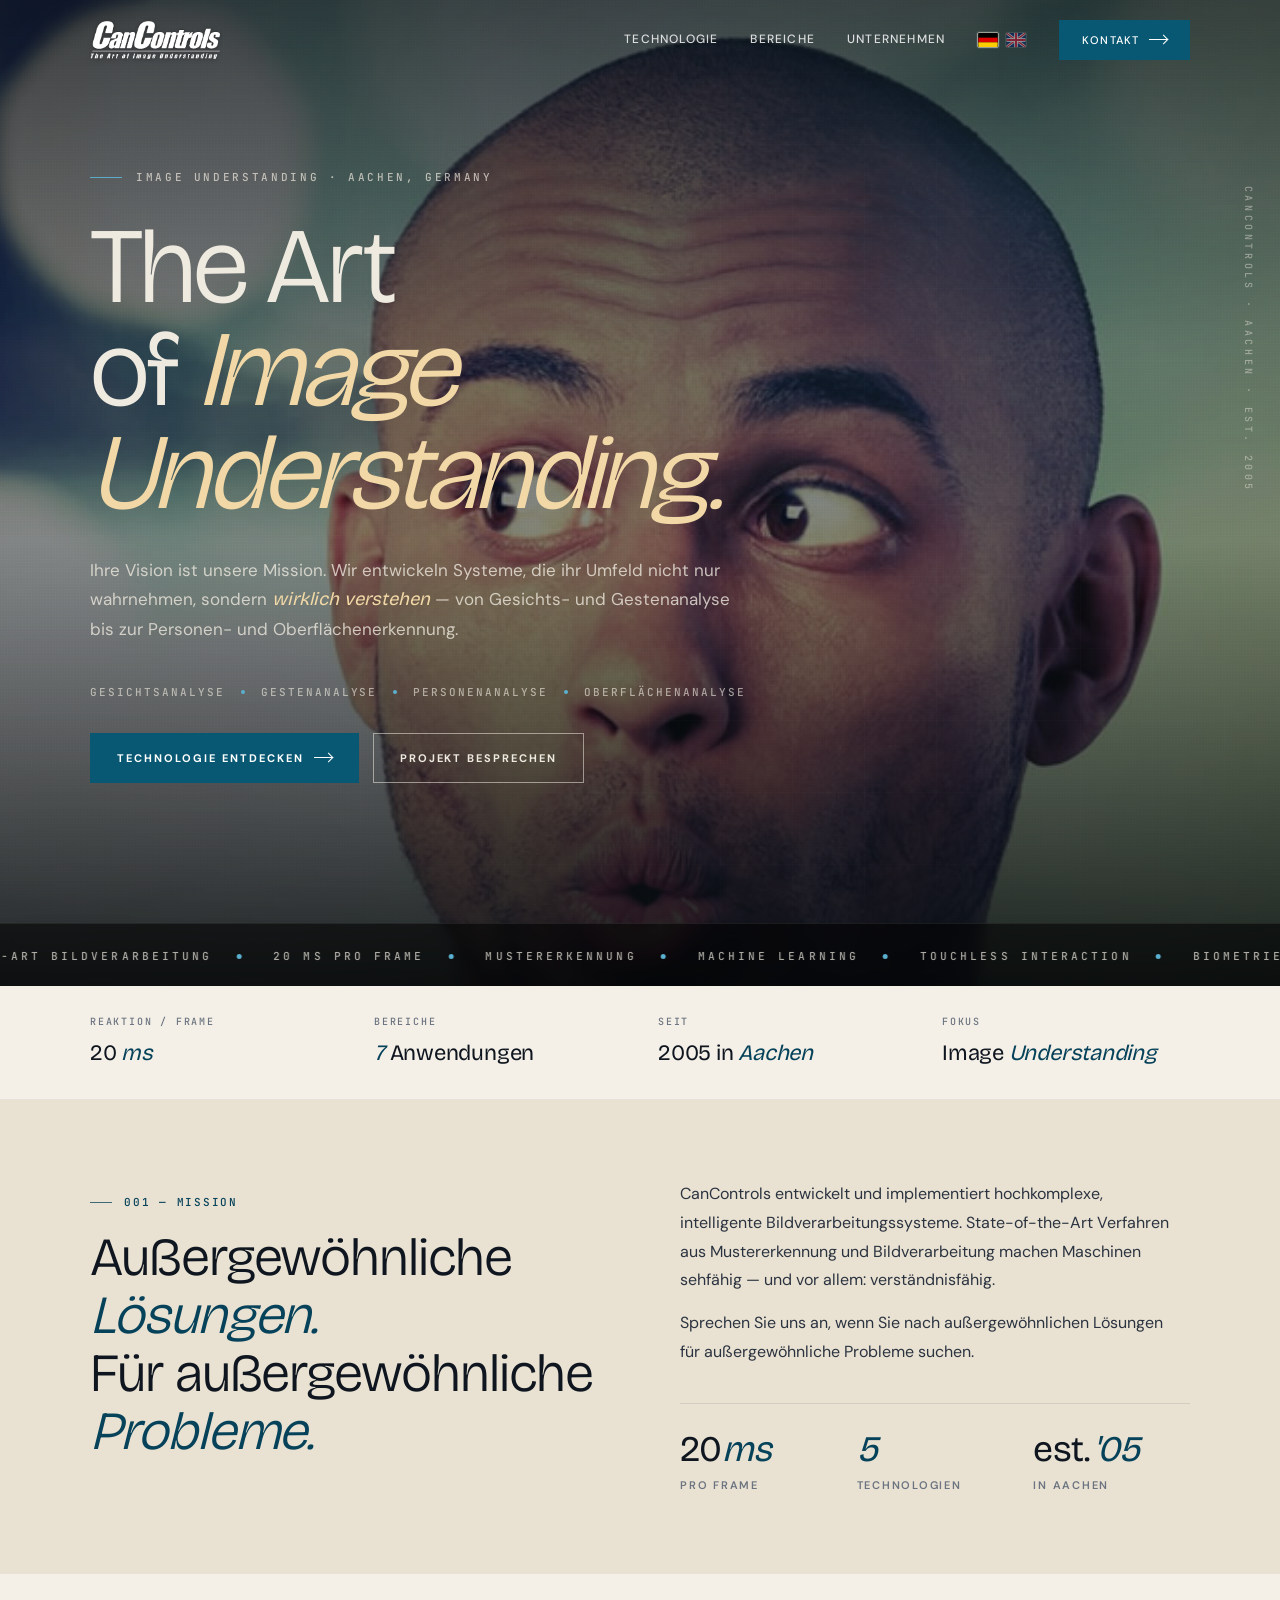
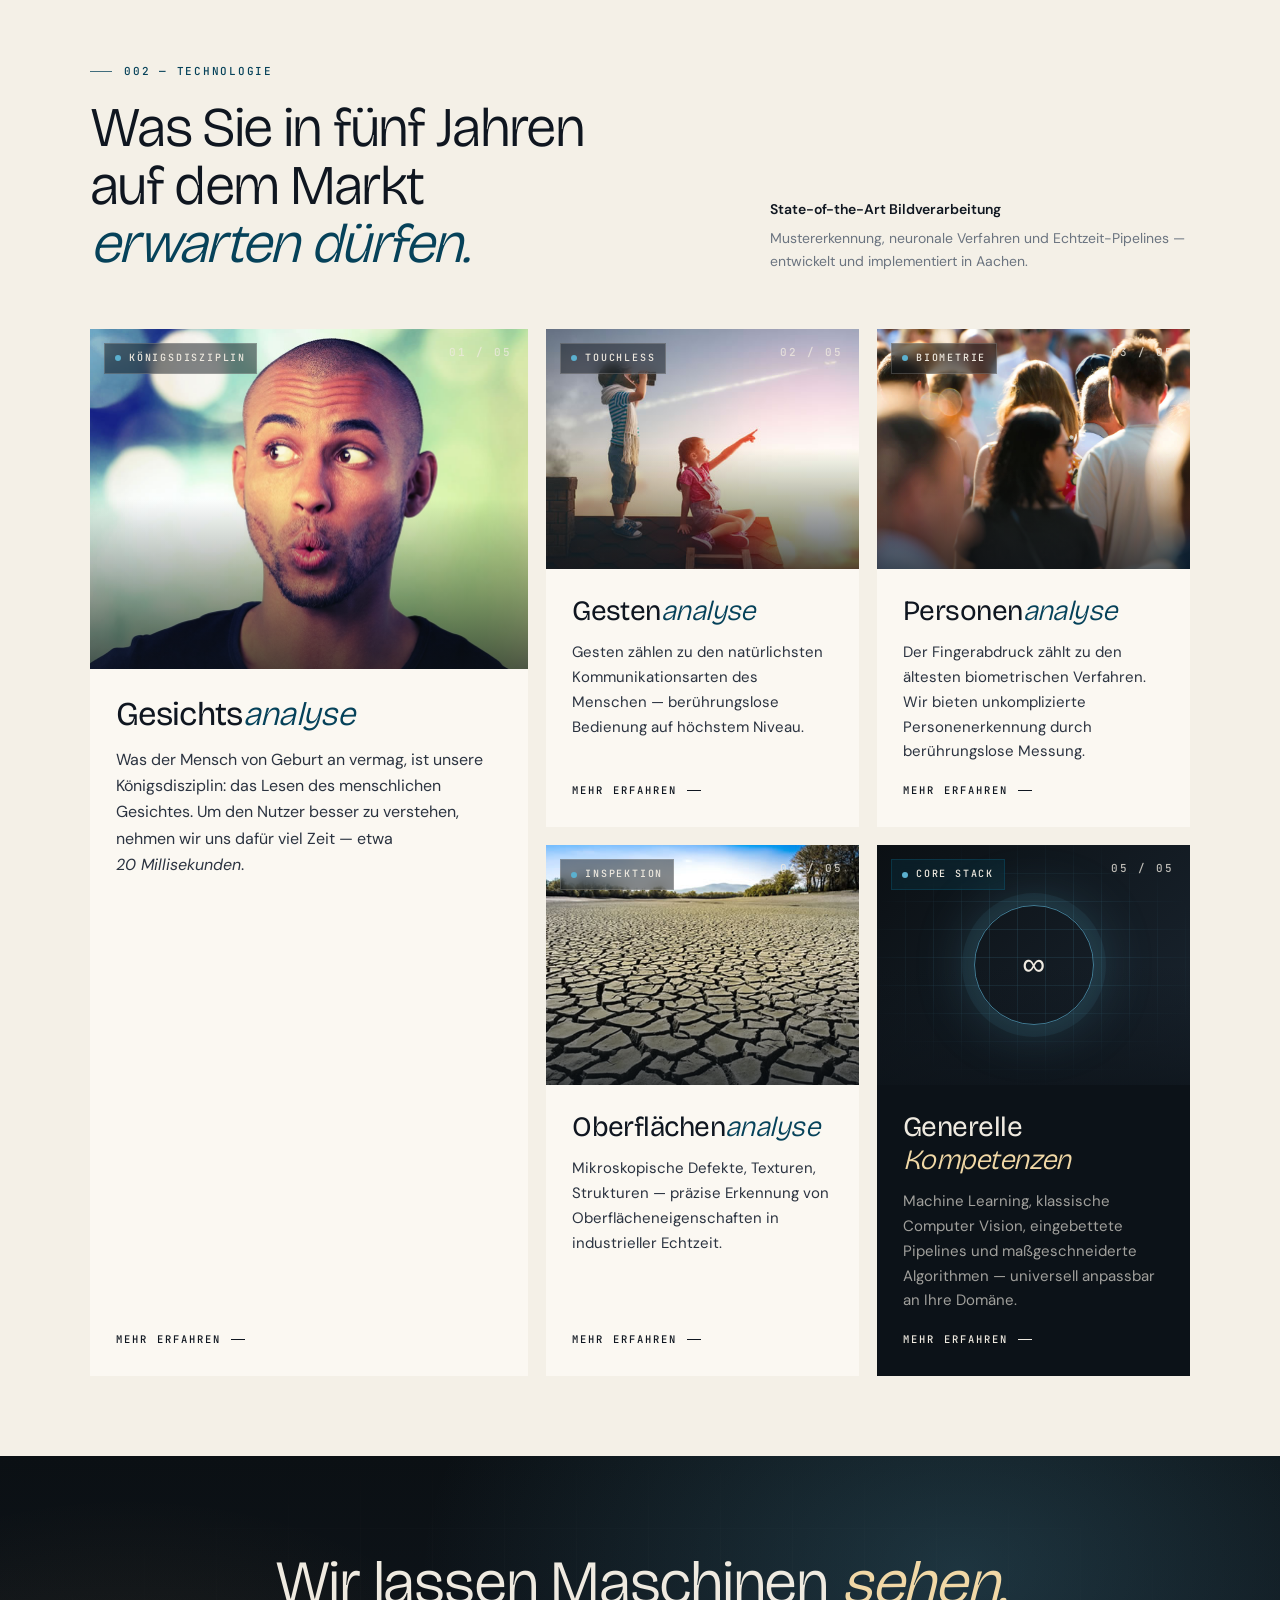
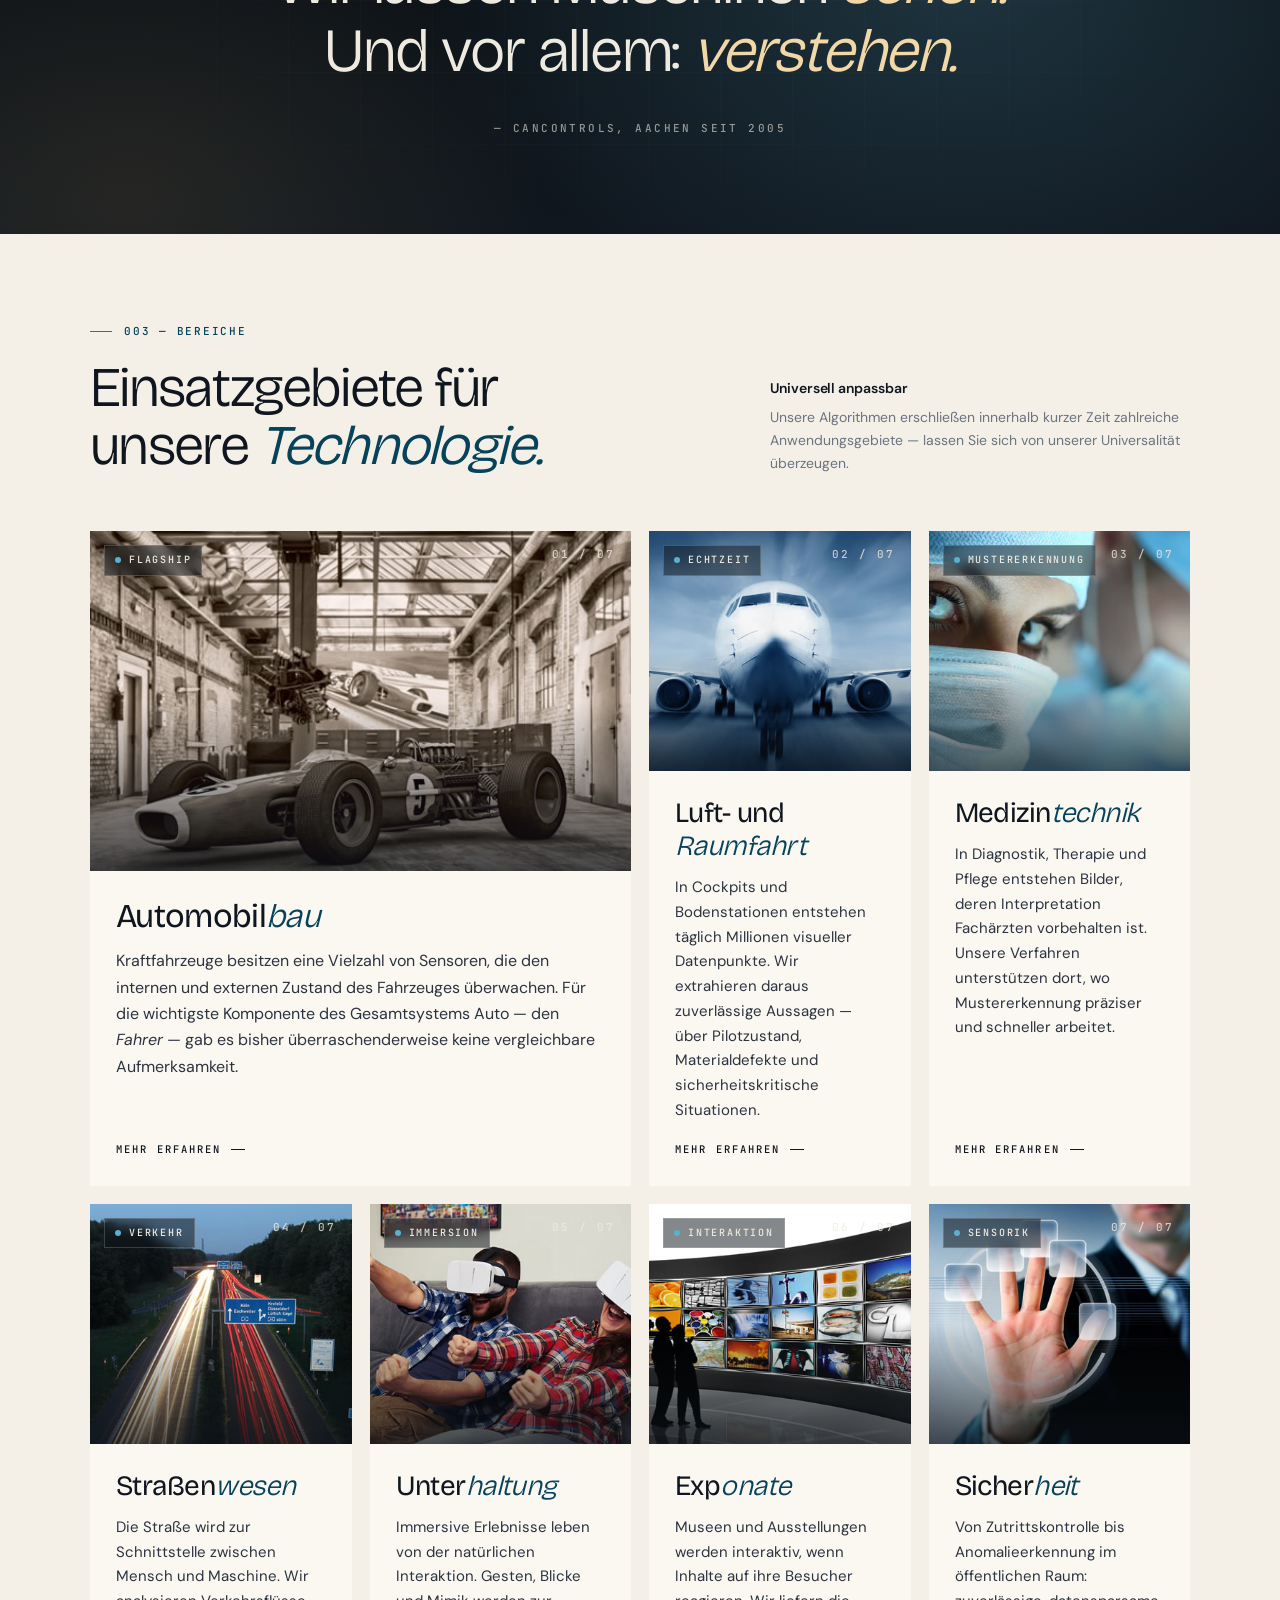
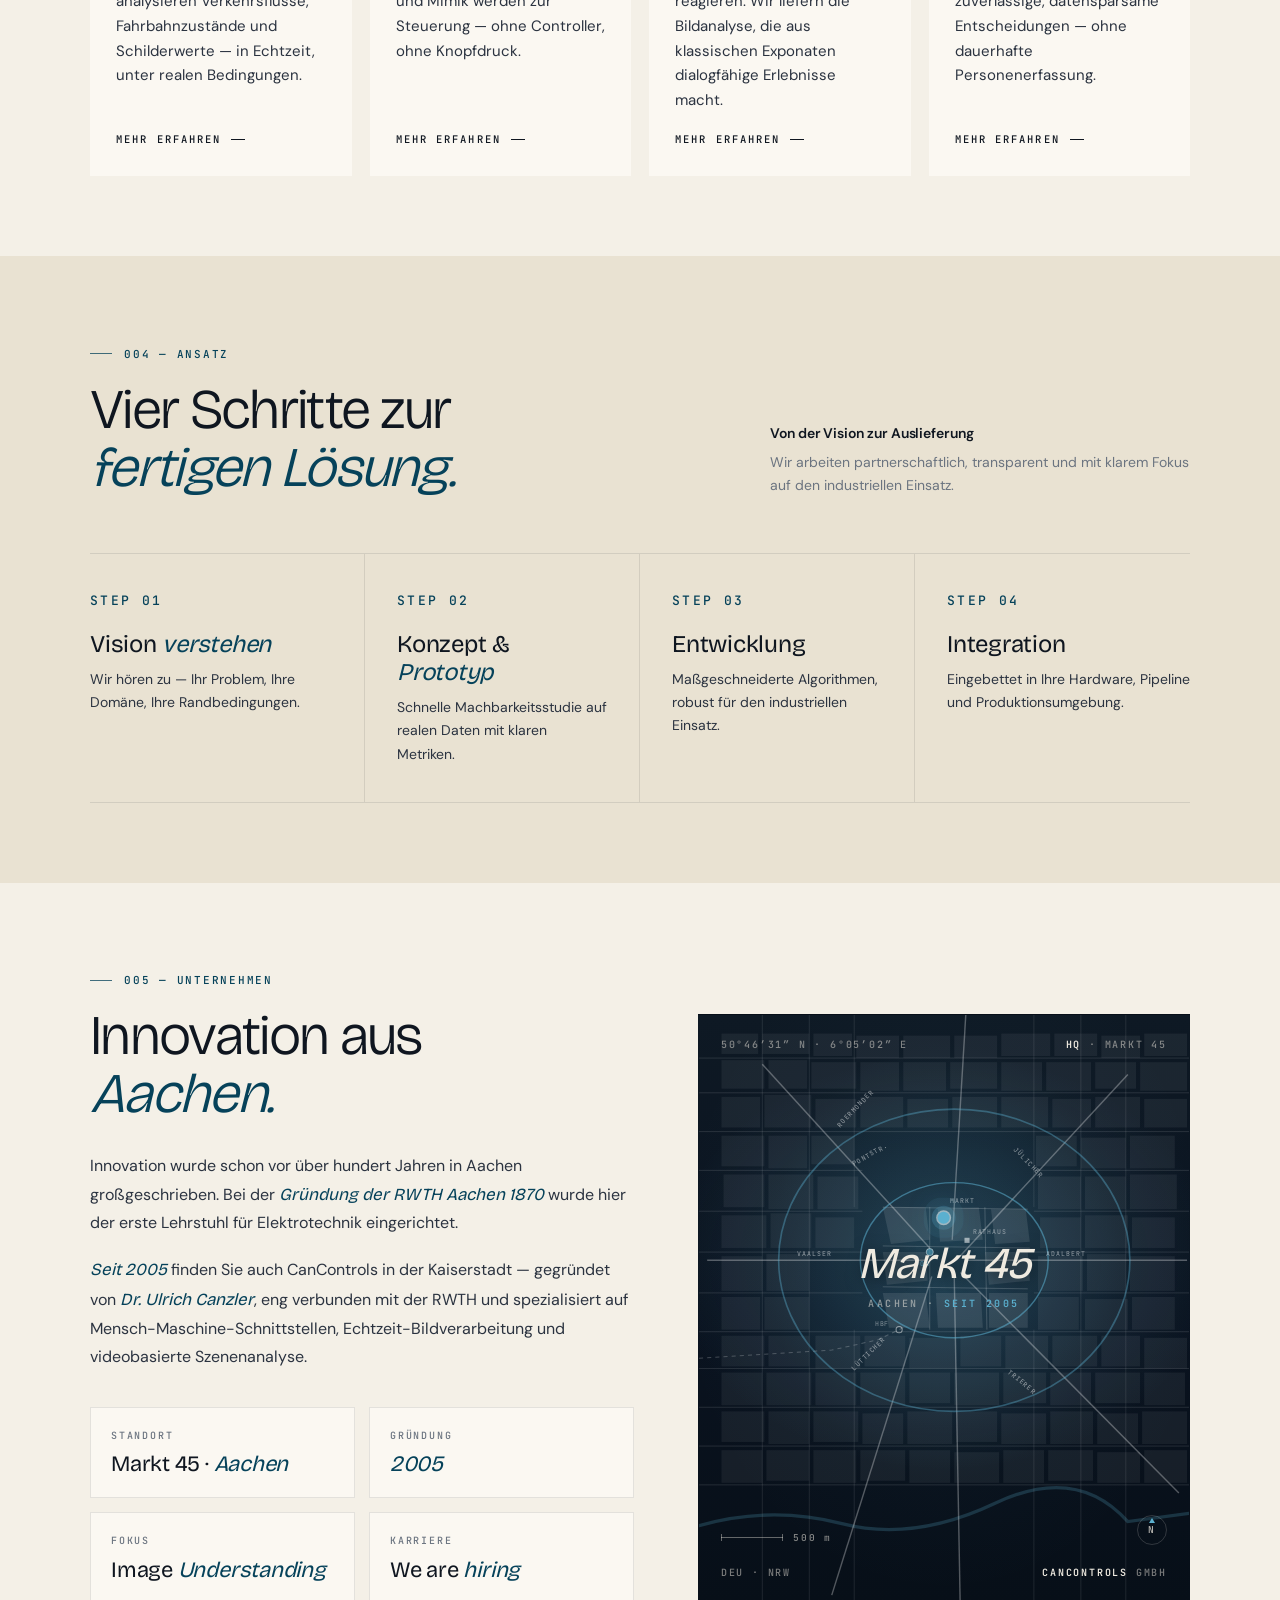
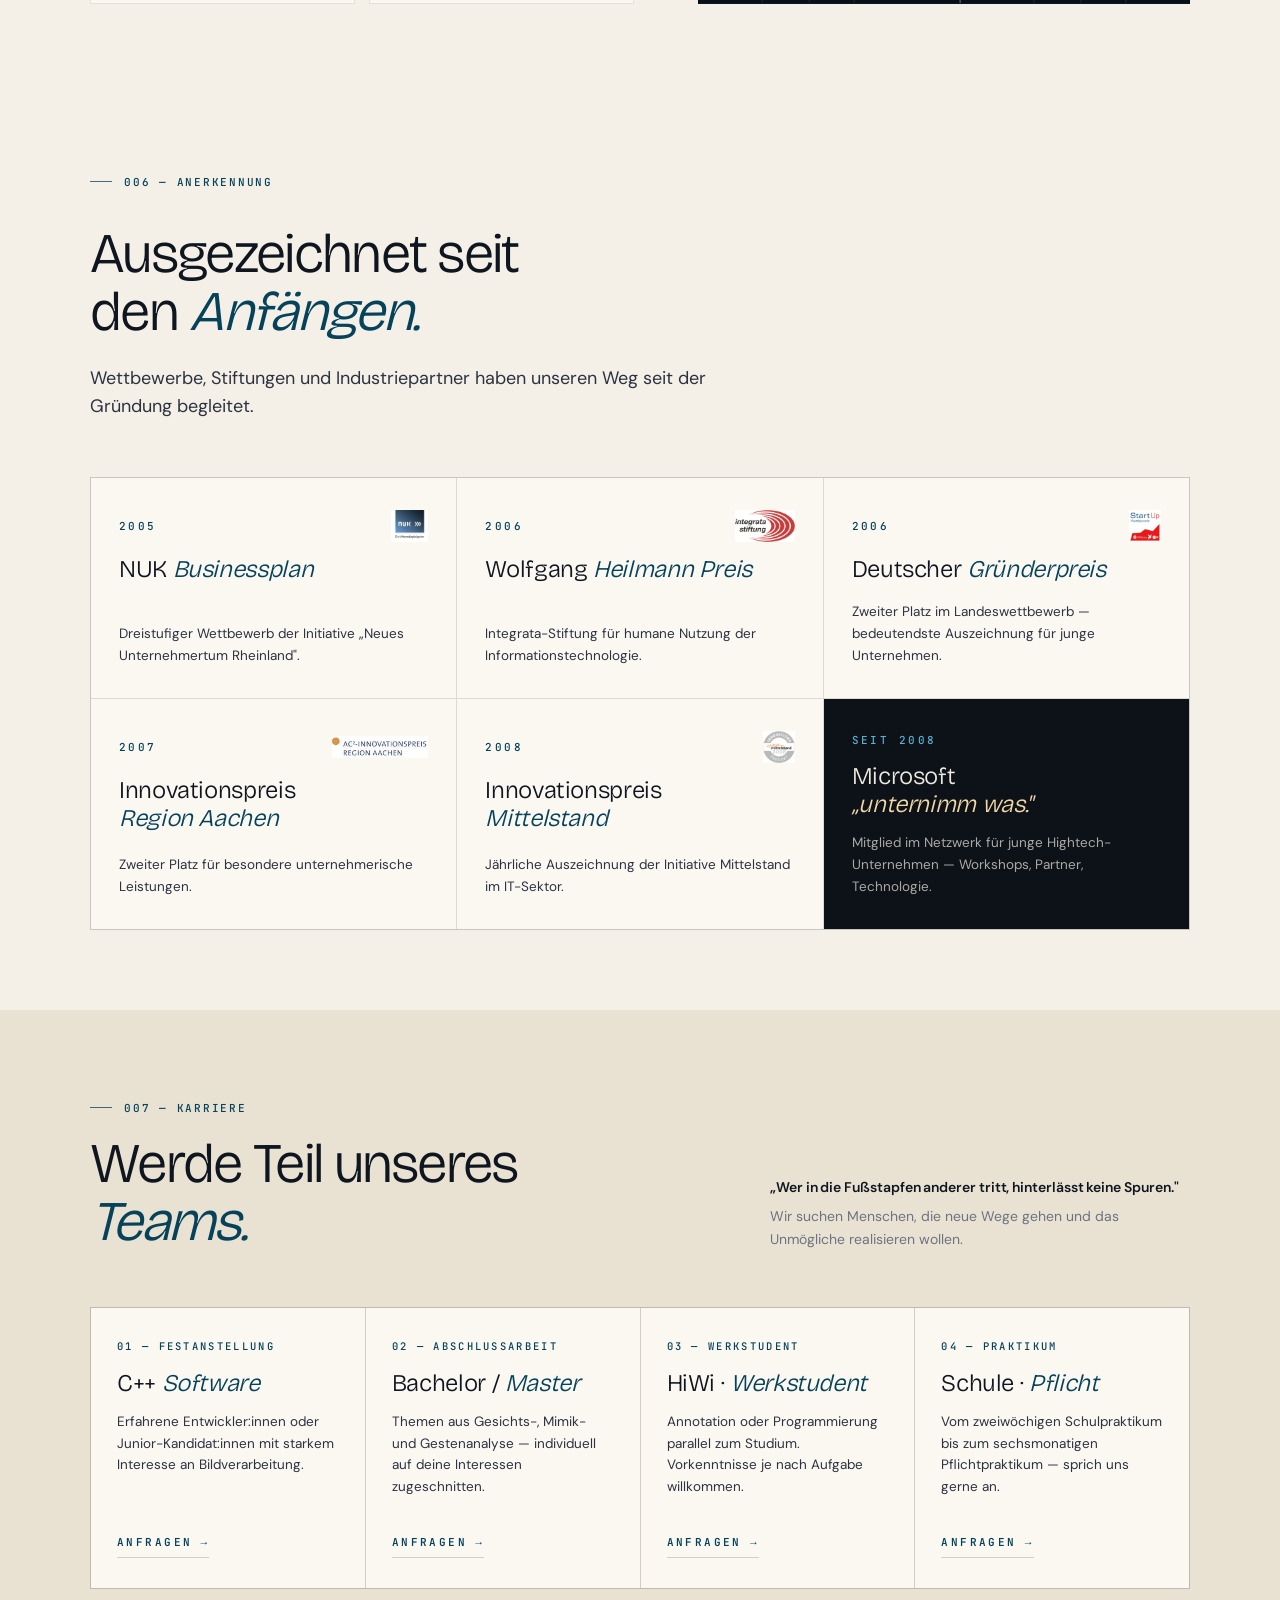
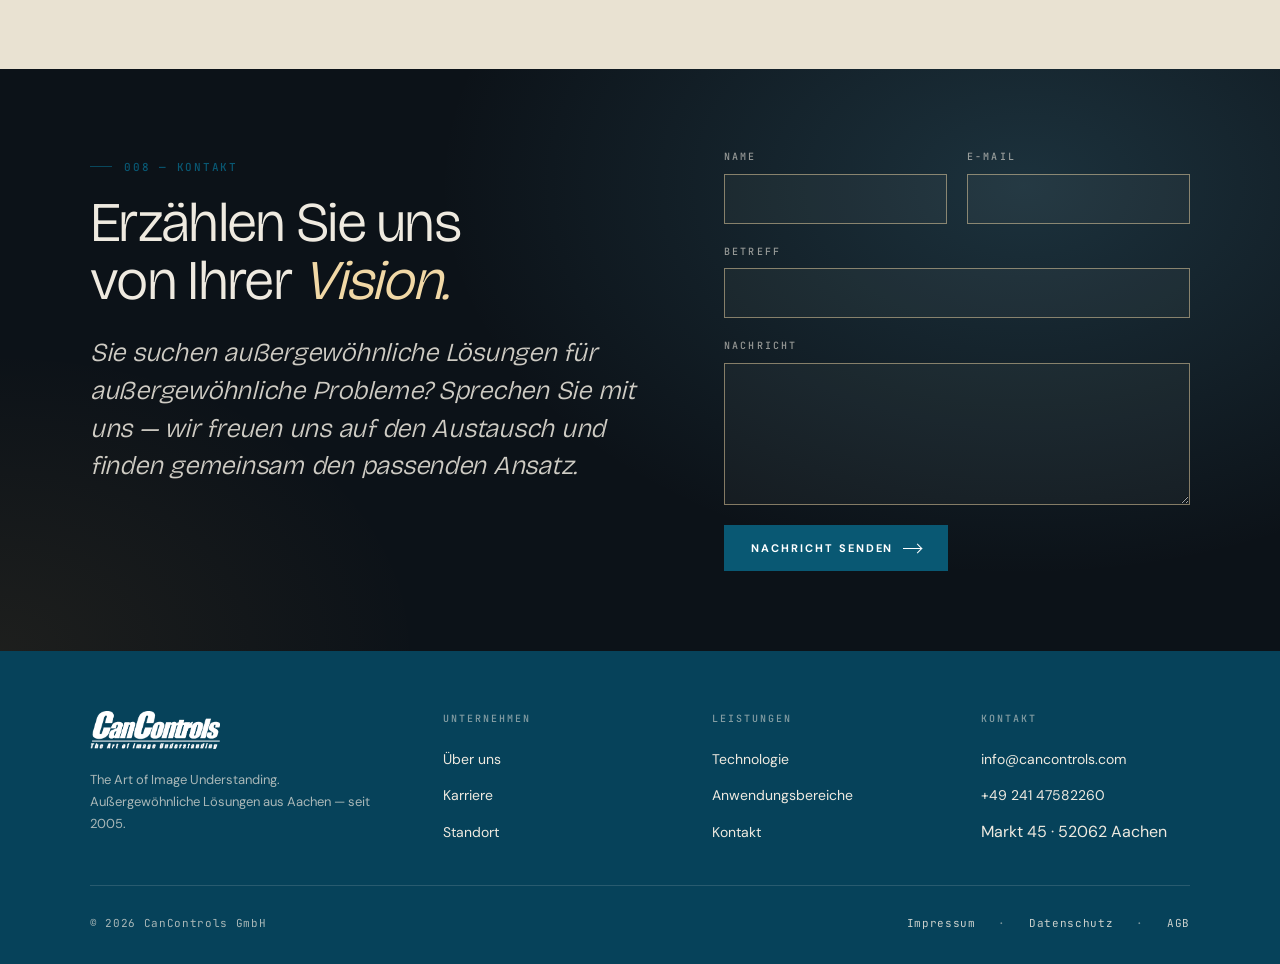
==== index.html @ 32aef81d "update" ====
<!doctype html>
<html lang="de">
<head>
<meta charset="utf-8" />
<meta name="viewport" content="width=device-width, initial-scale=1" />
<title>CanControls — The Art of Image Understanding</title>
<link rel="icon" type="image/jpeg" href="media/CC-Logo-klein.jpg" />
<style>
@font-face {
  font-family: 'Bricolage Grotesque';
  src: url('fonts/bricolage-grotesque-latin-opsz-normal.woff2') format('woff2-variations');
  font-weight: 200 800;
  font-style: normal;
  font-display: swap;
}
@font-face {
  font-family: 'DM Sans';
  src: url('fonts/dm-sans-latin-wght-normal.woff2') format('woff2-variations');
  font-weight: 100 1000;
  font-style: normal;
  font-display: swap;
}
@font-face {
  font-family: 'DM Sans';
  src: url('fonts/dm-sans-latin-wght-italic.woff2') format('woff2-variations');
  font-weight: 100 1000;
  font-style: italic;
  font-display: swap;
}
@font-face {
  font-family: 'JetBrains Mono';
  src: url('fonts/jetbrains-mono-latin-wght-normal.woff2') format('woff2-variations');
  font-weight: 100 800;
  font-style: normal;
  font-display: swap;
}
</style>
<style>
/* ============================================================
   CanControls — Redesign
   Visual language derived from core:form v3 / Pilaform.
   DM Sans + Cormorant Garamond · radius 0 · italic emphasis.
   Brand colours preserved: CanControls teal as accent.
   ============================================================ */

:root{
  /* Brand — core:form petrol (secondary accent in core:form) */
  --accent:#095873;        /* core-form petrol */
  --accent-dark:#06425A;
  --accent-rgb:9,88,115;
  /* brighter petrol for dark contexts (dots, glows, italic emphasis on dark) */
  --accent-on-dark:#5BB0CF;
  --accent-on-dark-rgb:91,176,207;

  /* Surfaces — warm paper, cooler than pilaform */
  --paper:#F4F0E7;
  --paper-rgb:244,240,231;
  --surface:#E9E2D2;        /* warm oat */
  --surface-rgb:233,226,210;
  --surface-deep:#DDD5C3;
  --paper-soft:#FBF8F2;

  --ink:#0F1620;
  --ink-rgb:15,22,32;
  --ink-soft:#2B3340;
  --mute:#6B7480;
  --rule:rgba(15,22,32,.10);
  --rule-soft:rgba(15,22,32,.06);

  /* Dark sections */
  --dark:#0C1218;
  --dark-2:#11181F;
  --on-dark:#EFEAE0;
  --on-dark-rgb:239,234,224;
  --on-dark-mute:rgba(239,234,224,.66);
  --on-dark-rule:rgba(239,234,224,.14);

  /* Type */
  --font-body:'DM Sans','Helvetica Neue',Arial,sans-serif;
  --font-display:'Bricolage Grotesque','DM Sans',sans-serif;
  --font-mono:'JetBrains Mono',ui-monospace,SFMono-Regular,Menlo,monospace;

  --nav-h:80px;
  --container:1180px;
  --pad-x:40px;
}

/* ── reset / globals ── */
*,*::before,*::after{box-sizing:border-box;margin:0;padding:0;-webkit-tap-highlight-color:transparent;min-width:0}
html,body{overflow-x:hidden}
html{scroll-behavior:smooth;overflow-x:hidden}
body{
  font-family:var(--font-body);
  background:var(--paper);color:var(--ink);
  font-size:16px;line-height:1.65;
  -webkit-font-smoothing:antialiased;text-rendering:optimizeLegibility;
  overflow-x:hidden;
}
img,svg{display:block;max-width:100%;height:auto}
a{color:inherit;text-decoration:none}
button{font-family:inherit;background:none;border:0;cursor:pointer;color:inherit}
section[id]{scroll-margin-top:var(--nav-h)}
::selection{background:rgba(var(--accent-rgb),.16);color:var(--ink)}
::-webkit-scrollbar{width:10px;height:10px}
::-webkit-scrollbar-track{background:transparent}
::-webkit-scrollbar-thumb{background:var(--accent);border-radius:0}
:focus{outline:0}
:focus-visible{outline:2px solid var(--accent);outline-offset:3px}

/* skip link */
.skip-link{
  position:fixed;top:-60px;left:16px;z-index:1000;
  background:var(--ink);color:var(--paper);
  padding:10px 16px;font-size:12px;letter-spacing:.1em;text-transform:uppercase;
  transition:top .2s;
}
.skip-link:focus-visible{top:16px;outline:2px solid var(--accent);outline-offset:3px}

/* ── primitives ── */
.container{max-width:var(--container);margin:0 auto;padding:0 var(--pad-x)}
.container--narrow{max-width:880px;margin:0 auto;padding:0 var(--pad-x)}

.label{
  display:inline-flex;align-items:center;gap:12px;
  font-family:var(--font-mono);font-size:11px;font-weight:500;letter-spacing:.16em;text-transform:uppercase;
  color:var(--accent-dark);margin-bottom:18px;
}
.label::before{content:"";display:inline-block;width:22px;height:1px;background:currentColor;opacity:.75}
.label--on-dark{color:rgba(var(--accent-rgb),1)}

h1,h2,h3,.display{
  font-family:var(--font-display);font-weight:300;
  letter-spacing:-.02em;line-height:1.04;color:var(--ink);
}
h1{font-size:clamp(40px,5.8vw,80px);line-height:1.0;letter-spacing:-.035em;font-weight:300}
h2{font-size:clamp(32px,4.4vw,56px);line-height:1.04;letter-spacing:-.03em;font-weight:300}
h3{font-size:clamp(22px,2.2vw,28px);line-height:1.18;letter-spacing:-.02em;font-weight:400}
h1 em,h2 em,h3 em,.display em{font-style:italic;font-weight:300;color:var(--accent-dark)}
.on-dark h1,.on-dark h2,.on-dark h3{color:var(--on-dark)}
.on-dark h1 em,.on-dark h2 em,.on-dark h3 em{color:#F1D8A6}

p{color:var(--ink-soft);max-width:64ch}
.lead{
  font-family:var(--font-display);font-style:italic;font-weight:300;
  font-size:clamp(20px,2.1vw,26px);line-height:1.45;color:var(--ink-soft);letter-spacing:-.01em;
}
.lead em{color:var(--accent-dark)}
.on-dark p{color:var(--on-dark-mute)}
.on-dark .lead{color:rgba(239,234,224,.86)}
.on-dark .lead em{color:#F1D8A6}

/* ── buttons ── */
.btn{
  display:inline-flex;align-items:center;justify-content:center;gap:10px;
  font-family:var(--font-body);font-weight:700;font-size:11px;
  letter-spacing:.18em;text-transform:uppercase;
  padding:15px 26px;border:1.5px solid transparent;
  transition:background .25s,color .25s,border-color .25s;
  text-align:center;
}
.btn--accent{background:var(--accent);color:#fff;border-color:var(--accent)}
.btn--accent:hover{background:var(--accent-dark);border-color:var(--accent-dark);color:#fff}
.btn--outline{color:var(--ink);border-color:var(--ink)}
.btn--outline:hover{background:var(--ink);color:var(--paper)}
.btn--ghost{color:var(--on-dark);border-color:rgba(239,234,224,.55)}
.btn--ghost:hover{background:var(--on-dark);color:var(--ink);border-color:var(--on-dark)}
.btn__arrow{display:inline-block;width:18px;height:1px;background:currentColor;position:relative}
.btn__arrow::after{
  content:"";position:absolute;right:0;top:-3px;width:7px;height:7px;
  border-right:1px solid currentColor;border-top:1px solid currentColor;transform:rotate(45deg);
}
.text-link{
  display:inline-flex;align-items:center;gap:8px;
  font-size:12px;font-weight:600;letter-spacing:.1em;text-transform:uppercase;
  color:var(--accent-dark);border-bottom:1px solid var(--accent-dark);padding-bottom:2px;
  transition:gap .25s,opacity .2s;
}
.text-link:hover{gap:12px;opacity:.8}

/* ── wordmark ── */
.wordmark{
  font-family:var(--font-display);font-weight:400;font-size:24px;letter-spacing:-.01em;line-height:1;
  display:inline-flex;align-items:baseline;gap:0;
}
.wordmark__can{color:inherit}
.wordmark__dot{
  display:inline-block;width:6px;height:6px;border-radius:50%;
  background:var(--accent);margin:0 5px 4px;transform:translateY(-2px);
}
.wordmark__controls{font-style:italic;color:inherit}

/* ── NAV ── */
.nav{
  position:fixed;top:0;left:0;right:0;z-index:100;
  background:transparent;
  transition:background .3s ease,border-color .3s ease;
  border-bottom:1px solid transparent;
}
.nav.scrolled{
  background:rgba(11,16,20,.86);
  backdrop-filter:blur(14px) saturate(140%);-webkit-backdrop-filter:blur(14px) saturate(140%);
  border-bottom-color:rgba(var(--on-dark-rgb),.10);
}
.nav.mobile-open{background:transparent !important;backdrop-filter:none !important;border-bottom-color:transparent !important}
.nav__inner{
  max-width:var(--container);margin:0 auto;padding:0 var(--pad-x);
  display:flex;align-items:center;gap:32px;height:var(--nav-h);
}
.nav__brand{
  display:inline-flex;align-items:center;
  color:var(--on-dark);
  transition:color .25s,transform .3s cubic-bezier(.22,1,.36,1);
}
.nav__brand:hover{transform:scale(1.05)}
.nav__brand img{
  display:block;height:38px;width:auto;
  filter:drop-shadow(0 1px 2px rgba(0,0,0,.35));
}
/* logo stays white on dark hero AND on dark scrolled header */

.nav__links{display:flex;gap:32px;margin-left:auto;align-items:center}
.nav__links a{
  font-size:12px;font-weight:500;letter-spacing:.1em;text-transform:uppercase;
  color:rgba(255,255,255,.82);position:relative;padding:4px 0;white-space:nowrap;
  transition:color .25s;
}
.nav.scrolled .nav__links a{color:rgba(var(--on-dark-rgb),.85)}
.nav.scrolled .nav__links a:hover{color:var(--on-dark)}
.nav__links a::after{
  content:"";position:absolute;bottom:-6px;left:0;height:1.5px;width:0;
  background:var(--accent-on-dark);transition:width .3s cubic-bezier(.22,1,.36,1);
}
.nav__links a:hover::after,.nav__links a.is-active::after{width:100%}
.nav__links a.is-active{color:var(--on-dark)}
.nav.scrolled .nav__links a.is-active{color:var(--on-dark)}

.nav__cta{
  display:inline-flex;align-items:center;justify-content:center;gap:12px;
  font-size:11px;font-weight:700;letter-spacing:.18em;text-transform:uppercase;
  padding:15px 48px;background:var(--accent);border:1.5px solid var(--accent);color:#fff;
  transition:all .25s;white-space:nowrap;
}
.nav__cta:hover{background:var(--accent-dark);border-color:var(--accent-dark);color:#fff}
.nav.scrolled .nav__cta{background:var(--accent);border-color:var(--accent);color:#fff}
.nav.scrolled .nav__cta:hover{background:var(--accent-dark);border-color:var(--accent-dark);color:#fff}
.nav__links a.btn{padding:10px 22px;font-size:11px;color:#fff}
.nav__links a.btn:hover{color:#fff}
.nav__links a.btn::after{display:none}
.nav.scrolled .nav__links a.btn,
.nav.scrolled .nav__links a.btn.is-active{color:#fff}

.nav__lang{display:inline-flex;gap:6px;align-items:center}
.nav__flag{
  width:22px;height:16px;display:block;overflow:hidden;
  border:1px solid rgba(var(--on-dark-rgb),.2);border-radius:2px;
  background:transparent;padding:0;cursor:pointer;
  opacity:.55;transition:opacity .2s,border-color .2s,transform .2s;
}
.nav__flag svg{display:block;width:100%;height:100%}
.nav__flag:hover{opacity:1;border-color:rgba(var(--on-dark-rgb),.45)}
.nav__flag.is-active{opacity:1;border-color:rgba(var(--on-dark-rgb),.55);box-shadow:0 0 0 1px rgba(var(--on-dark-rgb),.08)}

.nav__burger{
  display:none;width:28px;height:18px;position:relative;margin-left:auto;color:var(--on-dark);
}
.nav.scrolled .nav__burger{color:var(--on-dark)}
.nav.mobile-open .nav__burger{color:var(--on-dark)}
.nav__burger span{
  position:absolute;left:0;right:0;height:1.5px;background:currentColor;
  transition:transform .3s,opacity .2s;
}
.nav__burger span:nth-child(1){top:0}
.nav__burger span:nth-child(2){top:8px}
.nav__burger span:nth-child(3){top:16px}
.nav__burger.open span:nth-child(1){transform:translateY(8px) rotate(45deg)}
.nav__burger.open span:nth-child(2){opacity:0}
.nav__burger.open span:nth-child(3){transform:translateY(-8px) rotate(-45deg)}

/* mobile menu overlay */
.nav__mobile{
  position:fixed;top:0;right:0;width:clamp(320px,50%,480px);z-index:99;
  height:100vh;height:100svh;
  background:linear-gradient(180deg,rgba(12,18,24,.97) 0%,rgba(12,18,24,.95) 100%);
  backdrop-filter:blur(14px);-webkit-backdrop-filter:blur(14px);
  color:var(--on-dark);
  transform:translateX(100%);
  transition:transform .4s cubic-bezier(.22,1,.36,1);
  display:flex;flex-direction:column;overflow-y:auto;
  border-left:1px solid rgba(var(--on-dark-rgb),.08);
}
.nav__mobile.open{transform:translateX(0)}
.nav__mobile-body{
  flex:1;display:flex;flex-direction:column;
  padding:84px 28px 28px;
}
.nav__mobile-links{display:flex;flex-direction:column;margin-bottom:28px}
.nav__mobile-links a{
  display:grid;grid-template-columns:36px 1fr;align-items:baseline;gap:16px;
  padding:16px 0;border-bottom:1px solid rgba(var(--on-dark-rgb),.10);
  color:var(--on-dark);transition:color .2s,padding-left .2s;
}
.nav__mobile-links a:hover{color:var(--accent-on-dark);padding-left:4px}
.nav__mobile-links a.is-active{color:var(--accent-on-dark)}
.nav__mobile-no{
  font-family:var(--font-display);font-style:italic;font-weight:400;font-size:13px;color:var(--accent-on-dark);
}
.nav__mobile-lbl{
  font-family:var(--font-display);font-weight:300;font-size:26px;line-height:1.1;letter-spacing:-.01em;
}
.nav__mobile-cta{
  display:inline-flex;align-items:center;justify-content:center;gap:12px;
  font-weight:700;font-size:11px;letter-spacing:.22em;text-transform:uppercase;
  padding:18px 28px;border:1px solid rgba(var(--on-dark-rgb),.5);
  color:var(--on-dark);align-self:stretch;margin-bottom:28px;
  transition:background .25s,color .25s,border-color .25s;
}
.nav__mobile-cta:hover{background:var(--on-dark);color:var(--ink);border-color:var(--on-dark)}
.nav__mobile-meta{
  margin-top:auto;padding-top:24px;border-top:1px solid rgba(var(--on-dark-rgb),.12);
  display:flex;gap:18px;align-items:center;
}
.nav__mobile-icon{
  display:inline-flex;align-items:center;justify-content:center;
  width:30px;height:22px;color:rgba(var(--on-dark-rgb),.85);
  transition:color .25s;
}
.nav__mobile-icon:hover{color:var(--accent-on-dark)}
.nav__mobile-icon svg{display:block;width:22px;height:22px}
.nav__mobile-art{
  position:relative;flex:1;min-height:160px;
  margin:8px 0 28px;overflow:hidden;
  border-top:1px solid rgba(var(--on-dark-rgb),.08);
}
.nav__mobile-art img{
  position:absolute;inset:0;width:100%;height:100%;
  object-fit:cover;object-position:center 30%;
  opacity:.38;filter:saturate(.7) contrast(1.05);
}
.nav__mobile-art__overlay{
  position:absolute;inset:0;
  background:
    radial-gradient(ellipse at 80% 20%,rgba(9,88,115,.35) 0%,transparent 55%),
    linear-gradient(180deg,rgba(12,18,24,.45) 0%,rgba(12,18,24,.92) 100%);
}
.nav__mobile-art__caption{
  position:relative;z-index:1;height:100%;
  display:flex;flex-direction:column;justify-content:flex-end;
  padding:24px 0 22px;
}
.nav__mobile-art__label{
  font-family:var(--font-mono);font-size:10px;font-weight:500;
  letter-spacing:.28em;text-transform:uppercase;
  color:rgba(var(--on-dark-rgb),.5);
  margin-bottom:10px;
}
.nav__mobile-art__tagline{
  font-family:var(--font-display);font-weight:300;
  font-size:22px;line-height:1.2;letter-spacing:-.01em;
  color:var(--on-dark);
}
.nav__mobile-art__tagline em{font-style:italic;color:#F1D8A6}
.nav__mobile-flag{
  width:30px;height:22px;display:block;overflow:hidden;
  border:1px solid rgba(var(--on-dark-rgb),.25);border-radius:3px;
  background:transparent;padding:0;cursor:pointer;opacity:.55;
  transition:opacity .2s,border-color .2s;
}
.nav__mobile-flag svg{display:block;width:100%;height:100%}
.nav__mobile-flag.is-active{opacity:1;border-color:rgba(var(--on-dark-rgb),.55)}

/* ── HERO ── */
.hero{
  position:relative;min-height:100svh;
  display:flex;flex-direction:column;justify-content:flex-end;
  overflow:hidden;background:var(--dark);color:var(--on-dark);isolation:isolate;
}
.hero__img{
  position:absolute;top:0;left:0;width:100%;height:140%;
  object-fit:cover;object-position:center 28%;
  opacity:.55;
  filter:saturate(.78) contrast(1.05);
  z-index:0;
  will-change:transform;
  transform:translate3d(0,0,0);
}
@media (prefers-reduced-motion:reduce){
  .hero__img{height:100%;transform:none !important}
}
.hero__overlay{
  position:absolute;inset:0;z-index:1;pointer-events:none;
  background:
    linear-gradient(180deg,rgba(11,16,20,.62) 0%,rgba(11,16,20,.20) 35%,rgba(11,16,20,.10) 55%,rgba(11,16,20,.86) 100%),
    radial-gradient(1100px 700px at 78% 18%,rgba(var(--accent-on-dark-rgb),.20),transparent 62%),
    radial-gradient(900px 600px at 6% 96%,rgba(232,178,89,.08),transparent 62%);
}
.hero__grid{
  position:absolute;inset:0;z-index:1;opacity:.30;pointer-events:none;
  background-image:
    linear-gradient(rgba(var(--on-dark-rgb),.055) 1px,transparent 1px),
    linear-gradient(90deg,rgba(var(--on-dark-rgb),.055) 1px,transparent 1px);
  background-size:72px 72px;
  -webkit-mask-image:radial-gradient(ellipse at 60% 50%,#000 35%,transparent 85%);
          mask-image:radial-gradient(ellipse at 60% 50%,#000 35%,transparent 85%);
}
.hero__grain{
  position:absolute;inset:0;z-index:1;pointer-events:none;
  background-image:radial-gradient(rgba(255,255,255,.04) 1px,transparent 1px);
  background-size:3px 3px;
  mix-blend-mode:overlay;
}
.hero__content{
  position:relative;z-index:2;padding:160px 0 140px;
}
.hero__eyebrow{
  font-family:var(--font-mono);font-size:11px;font-weight:500;letter-spacing:.24em;text-transform:uppercase;
  color:rgba(var(--on-dark-rgb),.7);
  margin-bottom:28px;display:inline-flex;align-items:center;gap:14px;
}
.hero__eyebrow::before{content:"";display:inline-block;width:32px;height:1px;background:var(--accent-on-dark);opacity:.95}
.hero__headline{
  font-family:var(--font-display);font-weight:300;
  font-size:clamp(48px,8.4vw,124px);line-height:.96;letter-spacing:-.025em;
  margin-bottom:32px;max-width:14ch;color:var(--on-dark);
}
.hero__headline em{font-style:italic;color:#F1D8A6}
.hero__sub{
  font-family:var(--font-mono);font-size:11px;font-weight:500;letter-spacing:.18em;text-transform:uppercase;
  color:rgba(var(--on-dark-rgb),.62);
  margin-bottom:32px;display:flex;gap:16px;flex-wrap:wrap;align-items:center;
}
.hero__sub-dot{display:inline-block;width:4px;height:4px;border-radius:50%;background:var(--accent-on-dark)}
.hero__lead{
  font-family:var(--font-body);font-size:17px;line-height:1.65;
  color:rgba(var(--on-dark-rgb),.78);max-width:54ch;margin-bottom:40px;
}
.hero__lead em{font-family:var(--font-display);font-style:italic;color:#F1D8A6;font-size:1.08em}
.hero__actions{display:flex;gap:14px;flex-wrap:wrap}

.hero__corner{
  position:absolute;right:32px;top:50%;
  transform:translateY(-50%) rotate(90deg);transform-origin:right center;
  font-family:var(--font-mono);font-size:10px;font-weight:500;letter-spacing:.36em;text-transform:uppercase;
  color:rgba(var(--on-dark-rgb),.45);z-index:2;
}

/* hero marquee */
.hero__marquee{
  position:relative;z-index:2;padding:18px 0;
  background:rgba(0,0,0,.55);backdrop-filter:blur(6px);-webkit-backdrop-filter:blur(6px);
  border-top:1px solid rgba(255,255,255,.08);overflow:hidden;
  cursor:grab;touch-action:pan-y;user-select:none;-webkit-user-select:none;
}
.hero__marquee.dragging{cursor:grabbing}
.hero__marquee-track{
  display:flex;flex-wrap:nowrap;width:max-content;
  white-space:nowrap;
  will-change:transform;
  /* JS-driven — rAF loop in <script> handles auto-scroll + drag */
}
.hero__marquee-item{
  display:inline-flex;align-items:center;flex-shrink:0;gap:24px;padding:0 14px;
  font-family:var(--font-mono);font-size:11px;font-weight:500;letter-spacing:.28em;text-transform:uppercase;
  color:rgba(var(--on-dark-rgb),.72);
}
.hero__marquee-dot{display:inline-block;width:5px;height:5px;border-radius:50%;background:var(--accent-on-dark);flex-shrink:0}

/* ── INTRO STRIP ── */
.intro-strip{background:var(--paper);border-bottom:1px solid var(--rule-soft);padding:28px 0}
.intro-strip__inner{display:grid;grid-template-columns:repeat(4,1fr);gap:36px;align-items:center}
.intro-strip__item{display:flex;flex-direction:column;gap:4px;min-width:0}
.intro-strip__label{font-family:var(--font-mono);font-size:10px;font-weight:500;letter-spacing:.18em;text-transform:uppercase;color:var(--mute)}
.intro-strip__val{font-family:var(--font-display);font-size:22px;font-weight:400;color:var(--ink);letter-spacing:-.01em}
.intro-strip__val em{font-style:italic;color:var(--accent-dark)}

/* ── MANIFESTO ── */
.manifesto{background:var(--surface);padding:80px 0;position:relative;overflow:hidden}
.manifesto__inner{display:grid;grid-template-columns:1fr 1fr;gap:80px;align-items:center}
.manifesto__quote{
  font-family:var(--font-display);font-weight:300;
  font-size:clamp(32px,4.2vw,58px);line-height:1.08;letter-spacing:-.02em;color:var(--ink);
  margin-bottom:28px;
}
.manifesto__quote em{font-style:italic;color:var(--accent-dark)}
.manifesto__body{font-size:16px;line-height:1.8;color:var(--ink-soft);max-width:46ch}
.manifesto__body + .manifesto__body{margin-top:14px}
.manifesto__stats{
  display:grid;grid-template-columns:repeat(3,1fr);gap:20px;
  margin-top:36px;padding-top:28px;border-top:1px solid var(--rule);
}
.manifesto__stat .n{font-family:var(--font-display);font-size:36px;font-weight:400;letter-spacing:-.02em;line-height:1;color:var(--ink)}
.manifesto__stat .n em{font-style:italic;color:var(--accent-dark)}
.manifesto__stat .l{font-size:11px;letter-spacing:.16em;text-transform:uppercase;color:var(--mute);margin-top:8px;font-weight:600}

/* ── SECTION HEAD ── */
.sec-head{display:grid;grid-template-columns:1fr 1fr;gap:60px;margin-bottom:56px;align-items:end}
.sec-head__meta{font-size:14px;color:var(--mute);line-height:1.65;max-width:42ch;justify-self:end}
.sec-head__meta b{display:block;color:var(--ink);font-weight:600;font-size:14px;margin-bottom:6px;letter-spacing:-.005em;font-family:var(--font-body)}

/* ── TECHNOLOGIE (kurs-card grid) ── */
.tech{background:var(--paper);padding:80px 0}
.tech-grid{
  display:grid;grid-template-columns:1.4fr 1fr 1fr;gap:18px;
}
.kurs-card{
  position:relative;background:var(--paper-soft);
  display:flex;flex-direction:column;min-height:380px;overflow:hidden;
  transition:transform .35s cubic-bezier(.22,1,.36,1),box-shadow .35s;
}
.kurs-card:hover{box-shadow:0 14px 32px rgba(0,0,0,.08)}
.kurs-card__media{
  position:relative;height:240px;overflow:hidden;background:#0E1620;
}
.m-face::before,.m-gesture::before,.m-person::before,.m-surface::before,
.m-auto::before,.m-luft::before,.m-medizin::before,.m-strasse::before,
.m-unter::before,.m-expo::before,.m-sicher::before{
  content:"";position:absolute;inset:0;
  background-position:50% 50%;background-size:cover;background-repeat:no-repeat;
  transition:transform .6s cubic-bezier(.22,1,.36,1);
}
.kurs-card:hover .m-face::before,
.kurs-card:hover .m-gesture::before,
.kurs-card:hover .m-person::before,
.kurs-card:hover .m-surface::before,
.kurs-card:hover .m-auto::before,
.kurs-card:hover .m-luft::before,
.kurs-card:hover .m-medizin::before,
.kurs-card:hover .m-strasse::before,
.kurs-card:hover .m-unter::before,
.kurs-card:hover .m-expo::before,
.kurs-card:hover .m-sicher::before{transform:scale(1.04)}
.kurs-card__media::after{
  content:"";position:absolute;inset:0;
  background:linear-gradient(180deg,rgba(12,18,24,0) 50%,rgba(12,18,24,.7) 100%);
}
.kurs-card__tag{
  position:absolute;top:14px;left:14px;z-index:2;
  background:rgba(12,18,24,.5);border:1px solid rgba(var(--on-dark-rgb),.2);
  backdrop-filter:blur(6px);-webkit-backdrop-filter:blur(6px);
  color:var(--on-dark);font-family:var(--font-mono);font-size:10px;font-weight:500;letter-spacing:.18em;text-transform:uppercase;
  padding:6px 10px;display:inline-flex;align-items:center;gap:8px;
}
.kurs-card__tag i{width:6px;height:6px;border-radius:50%;background:var(--accent-on-dark);display:inline-block}
.kurs-card__no{
  position:absolute;top:14px;right:16px;z-index:2;color:var(--on-dark);
  font-family:var(--font-mono);font-size:11px;letter-spacing:.18em;font-weight:500;opacity:.78;
}
.kurs-card__body{padding:26px 26px 28px;flex:1;display:flex;flex-direction:column}
.kurs-card__body h3{margin-bottom:12px}
.kurs-card__body h3 em{color:var(--accent-dark)}
.kurs-card__body p{font-size:15px;line-height:1.65;color:var(--ink-soft);margin-bottom:18px;max-width:46ch}
.kurs-card__more{
  margin-top:auto;display:inline-flex;align-items:center;gap:10px;
  font-family:var(--font-mono);font-size:10.5px;font-weight:500;letter-spacing:.20em;text-transform:uppercase;color:var(--ink);
}
.kurs-card__more::after{
  content:"";width:14px;height:1px;background:currentColor;position:relative;display:inline-block;
}

/* feature card spans 2 rows */
.kurs-card--feature{grid-column:1/2;grid-row:1/3}
.kurs-card--feature .kurs-card__media{height:340px}
.kurs-card--feature h3{font-size:clamp(28px,2.6vw,36px)}
.kurs-card--feature p{font-size:16px}

.kurs-card--skills{background:var(--dark);color:var(--on-dark)}
.kurs-card--skills .kurs-card__media{
  background:linear-gradient(135deg,#0B1014,#1A2530);height:240px;display:grid;place-items:center;
}
.kurs-card--skills .kurs-card__media::before{
  content:"";position:absolute;inset:0;opacity:.55;
  background-image:
    linear-gradient(rgba(var(--accent-on-dark-rgb),.22) 1px,transparent 1px),
    linear-gradient(90deg,rgba(var(--accent-on-dark-rgb),.22) 1px,transparent 1px);
  background-size:28px 28px;
  -webkit-mask-image:radial-gradient(ellipse at 50% 50%,#000 30%,transparent 80%);
          mask-image:radial-gradient(ellipse at 50% 50%,#000 30%,transparent 80%);
}
.kurs-card--skills .kurs-card__badge{
  position:relative;z-index:2;
  width:120px;height:120px;border-radius:50%;border:1px solid rgba(var(--accent-on-dark-rgb),.65);
  display:grid;place-items:center;color:var(--on-dark);
  font-family:var(--font-display);font-style:italic;font-size:32px;
  box-shadow:0 0 0 12px rgba(var(--accent-on-dark-rgb),.08),0 0 60px rgba(var(--accent-on-dark-rgb),.30);
}
.kurs-card--skills h3{color:var(--on-dark)}
.kurs-card--skills h3 em{color:#F1D8A6}
.kurs-card--skills p{color:var(--on-dark-mute)}
.kurs-card--skills .kurs-card__more{color:var(--on-dark)}

.m-face::before{background-image:url("media/Gesichtsanalyse.jpg")}
.m-gesture::before{background-image:url("media/Gestenanalyse.jpg")}
.m-person::before{background-image:url("media/Personenanalyse.jpg")}
.m-surface::before{background-image:url("media/Oberflaechenanalyse.jpg")}
.m-auto::before{background-image:url("media/Automobilbau.jpg")}
.m-luft::before{background-image:url("media/Luft-und-Raumfahrt.jpg")}
.m-medizin::before{background-image:url("media/Medizin.jpg")}
.m-strasse::before{background-image:url("media/Strassenwesen.jpg")}
.m-unter::before{background-image:url("media/Unterhaltung.jpg")}
.m-expo::before{background-image:url("media/Exponate.jpg")}
.m-sicher::before{background-image:url("media/Sicherheit.jpg")}

.bereich-grid{display:grid;grid-template-columns:repeat(4,1fr);gap:18px}
.bereich-grid .kurs-card--feature{grid-column:span 2;grid-row:auto}
.bereich-grid .kurs-card--feature .kurs-card__media{height:340px}

/* ── FEATURE BANNER ── */
.feature-banner{
  position:relative;padding:94px 0;background:var(--dark);overflow:hidden;color:var(--on-dark);
}
.feature-banner::before{
  content:"";position:absolute;inset:0;
  background:
    radial-gradient(900px 600px at 75% 30%,rgba(var(--accent-on-dark-rgb),.22),transparent 60%),
    radial-gradient(700px 500px at 10% 90%,rgba(232,178,89,.10),transparent 60%),
    linear-gradient(180deg,#0B1014 0%,#10171F 100%);
}
.feature-banner::after{
  content:"";position:absolute;inset:0;opacity:.35;pointer-events:none;
  background-image:
    linear-gradient(rgba(var(--on-dark-rgb),.05) 1px,transparent 1px),
    linear-gradient(90deg,rgba(var(--on-dark-rgb),.05) 1px,transparent 1px);
  background-size:72px 72px;
  -webkit-mask-image:radial-gradient(ellipse at 50% 50%,#000 30%,transparent 80%);
          mask-image:radial-gradient(ellipse at 50% 50%,#000 30%,transparent 80%);
}
.feature-banner__content{position:relative;text-align:center;z-index:2}
.feature-banner__quote{
  font-family:var(--font-display);font-weight:300;
  font-size:clamp(34px,4.8vw,64px);line-height:1.1;letter-spacing:-.02em;
  margin:0 auto 28px;max-width:22ch;color:var(--on-dark);
}
.feature-banner__quote em{font-style:italic;color:#F1D8A6}
.feature-banner__attr{font-family:var(--font-mono);font-size:11px;font-weight:500;letter-spacing:.22em;text-transform:uppercase;color:rgba(var(--on-dark-rgb),.6)}

/* ── BEREICHE (areas grid) ── */
.areas{background:var(--paper);padding:80px 0}
.area-grid{display:grid;grid-template-columns:repeat(12,1fr);gap:16px;max-width:100%}
.area{
  position:relative;overflow:hidden;background:#10171F;
  aspect-ratio:4/5;min-height:300px;min-width:0;max-width:100%;cursor:pointer;
}
.area__img{
  position:absolute;inset:0;width:100%;height:100%;max-width:100%;
  object-fit:cover;object-position:50% 50%;
  transition:transform .6s cubic-bezier(.22,1,.36,1),opacity .3s;
  opacity:.88;display:block;
}
.area:hover .area__img{opacity:1;transform:scale(1.04)}
.area::after{
  content:"";position:absolute;inset:0;
  background:linear-gradient(180deg,rgba(12,18,24,.05) 30%,rgba(12,18,24,.9) 100%);
}
.area__meta-top{
  position:absolute;top:14px;left:14px;right:14px;z-index:2;
  display:flex;justify-content:space-between;align-items:center;
  color:rgba(var(--on-dark-rgb),.6);font-family:var(--font-mono);font-size:10px;font-weight:500;letter-spacing:.18em;text-transform:uppercase;
}
.area__ix{color:var(--on-dark);opacity:.78}
.area__pill{background:rgba(12,18,24,.55);border:1px solid rgba(var(--on-dark-rgb),.18);padding:5px 9px;color:var(--on-dark)}
.area__body{position:absolute;left:18px;right:18px;bottom:18px;z-index:2}
.area__body h3{color:var(--on-dark);font-size:24px}
.area__body h3 em{color:#F1D8A6}
.area__arrow{
  position:absolute;right:14px;bottom:14px;width:38px;height:38px;
  background:var(--on-dark);color:var(--ink);display:grid;place-items:center;z-index:3;
  transition:transform .25s,background .25s,color .25s;
}
.area:hover .area__arrow{transform:translate(2px,-2px);background:var(--accent-on-dark);color:#062330}

.area--large{grid-column:span 6;aspect-ratio:8/5}
.area--med{grid-column:span 6;aspect-ratio:8/5}
.area--third{grid-column:span 4}

/* ── APPROACH (process strip) ── */
.approach{background:var(--surface);padding:80px 0}
.steps{
  display:grid;grid-template-columns:repeat(4,1fr);gap:0;
  border-top:1px solid var(--rule);border-bottom:1px solid var(--rule);
  margin-top:40px;
}
.step{padding:36px 32px 36px 0;border-right:1px solid var(--rule);position:relative}
.step:last-child{border-right:0;padding-right:0}
.step:not(:first-child){padding-left:32px}
.step__ix{
  font-family:var(--font-mono);font-size:13px;font-weight:500;letter-spacing:.18em;color:var(--accent-dark);
  display:block;margin-bottom:18px;
}
.step h4{
  font-family:var(--font-display);font-size:24px;font-weight:400;letter-spacing:-.01em;
  margin-bottom:10px;line-height:1.18;
}
.step h4 em{font-style:italic;color:var(--accent-dark)}
.step p{font-size:14px;color:var(--ink-soft);line-height:1.65;max-width:34ch}

/* ── COMPANY / Aachen ── */
.company{background:var(--paper);padding:80px 0}
.company__inner{display:grid;grid-template-columns:1.05fr .95fr;gap:64px;align-items:end}
.company p{font-size:16px;line-height:1.75;color:var(--ink-soft);max-width:54ch}
.company p + p{margin-top:18px}
.company p em{font-family:var(--font-display);font-style:italic;color:var(--accent-dark);font-size:1.06em}
.company__pillars{display:grid;grid-template-columns:1fr 1fr;gap:14px;margin-top:36px}
.pillar{border:1px solid var(--rule);padding:20px;background:var(--paper-soft)}
.pillar .k{font-family:var(--font-mono);font-size:10px;letter-spacing:.18em;text-transform:uppercase;color:var(--mute);font-weight:500}
.pillar .v{font-family:var(--font-display);font-size:22px;font-weight:400;letter-spacing:-.01em;margin-top:8px;line-height:1.15}
.pillar .v em{font-style:italic;color:var(--accent-dark)}
.company__actions{margin-top:32px;display:flex;gap:12px;flex-wrap:wrap}

.map-card{
  position:relative;overflow:hidden;color:var(--on-dark);
  width:100%;max-width:100%;
  background:
    radial-gradient(420px 320px at 50% 42%,rgba(var(--accent-on-dark-rgb),.18),transparent 65%),
    linear-gradient(180deg,#0E1924 0%,#0A1320 50%,#070F18 100%);
  border:1px solid var(--rule);aspect-ratio:5/6;min-height:480px;
}
.map-card__svg{position:absolute;inset:0;width:100%;height:100%;display:block}
.map-card__pin{
  position:absolute;left:50%;top:42%;transform:translate(-50%,-50%);
  text-align:center;z-index:3;pointer-events:none;
}
.map-card__dot{
  width:12px;height:12px;border-radius:50%;background:var(--accent-on-dark);margin:0 auto;
  box-shadow:
    0 0 0 1.5px rgba(255,255,255,.5),
    0 0 0 6px rgba(var(--accent-on-dark-rgb),.22),
    0 0 0 14px rgba(var(--accent-on-dark-rgb),.08),
    0 0 28px rgba(var(--accent-on-dark-rgb),.55);
  animation:pin-pulse 2.6s ease-in-out infinite;
}
@keyframes pin-pulse{
  0%,100%{box-shadow:
    0 0 0 1.5px rgba(255,255,255,.5),
    0 0 0 6px rgba(var(--accent-on-dark-rgb),.22),
    0 0 0 14px rgba(var(--accent-on-dark-rgb),.08),
    0 0 28px rgba(var(--accent-on-dark-rgb),.55)}
  50%{box-shadow:
    0 0 0 1.5px rgba(255,255,255,.5),
    0 0 0 10px rgba(var(--accent-on-dark-rgb),.16),
    0 0 0 24px rgba(var(--accent-on-dark-rgb),0),
    0 0 36px rgba(var(--accent-on-dark-rgb),.7)}
}
.map-card__city{
  margin-top:18px;font-family:var(--font-display);font-style:italic;font-weight:400;
  font-size:44px;color:var(--on-dark);line-height:1;letter-spacing:-.015em;
  text-shadow:0 2px 16px rgba(0,0,0,.6);
}
.map-card__sub{
  margin-top:10px;font-family:var(--font-mono);font-size:10px;letter-spacing:.24em;text-transform:uppercase;
  color:rgba(var(--on-dark-rgb),.55);font-weight:500;
}
.map-card__sub b{color:var(--accent-on-dark);font-weight:600}
.map-card__corner-top,.map-card__corner-bot{
  position:absolute;left:22px;right:22px;display:flex;justify-content:space-between;align-items:center;gap:14px;
  color:rgba(var(--on-dark-rgb),.5);font-family:var(--font-mono);font-size:10px;letter-spacing:.18em;text-transform:uppercase;font-weight:500;
  z-index:2;font-feature-settings:'tnum';
}
.map-card__corner-top{top:22px}
.map-card__corner-bot{bottom:22px}
.map-card__corner-top b,.map-card__corner-bot b{color:var(--on-dark);font-weight:600}
.map-card__scale{
  position:absolute;left:22px;bottom:58px;display:flex;align-items:center;gap:10px;z-index:2;
  font-family:var(--font-mono);font-size:9.5px;letter-spacing:.2em;color:rgba(var(--on-dark-rgb),.55);font-weight:500;
}
.map-card__scale-bar{position:relative;width:62px;height:1px;background:rgba(var(--on-dark-rgb),.4)}
.map-card__scale-bar::before,.map-card__scale-bar::after{
  content:"";position:absolute;top:-3px;width:1px;height:7px;background:rgba(var(--on-dark-rgb),.4);
}
.map-card__scale-bar::before{left:0}
.map-card__scale-bar::after{right:0}
.map-card__north{
  position:absolute;right:22px;bottom:58px;z-index:2;
  width:30px;height:30px;display:grid;place-items:center;
  font-family:var(--font-mono);font-size:9.5px;letter-spacing:.18em;color:rgba(var(--on-dark-rgb),.75);font-weight:600;
  border:1px solid rgba(var(--on-dark-rgb),.18);border-radius:50%;
}
.map-card__north::before{
  content:"";position:absolute;top:2px;left:50%;transform:translateX(-50%);
  width:0;height:0;border-left:3px solid transparent;border-right:3px solid transparent;
  border-bottom:5px solid var(--accent-on-dark);
}

/* ── CONTACT ── */
.contact{background:var(--dark);color:var(--on-dark);position:relative;overflow:hidden;padding:80px 0}
.contact::before{
  content:"";position:absolute;inset:0;
  background:
    radial-gradient(900px 600px at 80% 20%,rgba(var(--accent-on-dark-rgb),.20),transparent 65%),
    radial-gradient(700px 500px at 0% 100%,rgba(232,178,89,.08),transparent 60%);
}
.contact__inner{position:relative;z-index:2;display:grid;grid-template-columns:1.1fr .9fr;gap:64px;align-items:start}
.contact h2{color:var(--on-dark)}
.contact h2 em{color:#F1D8A6}
.contact .lead{margin-top:24px;max-width:50ch}
.contact__actions{margin-top:36px;display:flex;gap:12px;flex-wrap:wrap}

.info-card{
  border:1px solid rgba(var(--on-dark-rgb),.16);
  padding:36px;background:rgba(var(--on-dark-rgb),.04);
  backdrop-filter:blur(6px);-webkit-backdrop-filter:blur(6px);
}
.info-card h4{
  font-family:var(--font-mono);font-size:11px;font-weight:500;letter-spacing:.18em;text-transform:uppercase;
  color:rgba(var(--on-dark-rgb),.7);margin-bottom:22px;
}
.info-row{
  display:flex;align-items:flex-start;gap:18px;padding:18px 0;
  border-top:1px solid rgba(var(--on-dark-rgb),.14);
}
.info-row:first-of-type{border-top:0;padding-top:0}
.info-row .k{
  width:84px;flex-shrink:0;font-family:var(--font-mono);font-size:10px;letter-spacing:.18em;text-transform:uppercase;
  color:rgba(var(--on-dark-rgb),.6);font-weight:500;padding-top:6px;
}
.info-row .v{
  flex:1;font-family:var(--font-display);font-size:20px;font-weight:400;letter-spacing:-.01em;line-height:1.4;
  color:var(--on-dark);min-width:0;word-break:break-word;
}
.info-row .v a{border-bottom:1px solid rgba(var(--on-dark-rgb),.3);padding-bottom:1px;font-size:.95em}
.info-row .v a:hover{color:var(--accent-on-dark);border-color:var(--accent-on-dark)}

/* ── FOOTER ── */
.footer{background:var(--accent-dark);color:var(--on-dark);padding:60px 0 32px}
.footer__top{
  display:grid;grid-template-columns:1.4fr 1fr 1fr 1fr;gap:60px;
  padding-bottom:40px;border-bottom:1px solid rgba(var(--on-dark-rgb),.15);
  margin-bottom:28px;
}
.footer__brand .wordmark{font-size:28px;color:var(--on-dark);margin-bottom:20px}
.footer__brand .wordmark__dot{background:var(--accent)}
.footer__brand p{font-size:13px;line-height:1.7;color:rgba(var(--on-dark-rgb),.7);max-width:36ch}
.footer__col-title{
  font-family:var(--font-mono);font-size:10px;font-weight:500;letter-spacing:.2em;text-transform:uppercase;
  color:rgba(var(--on-dark-rgb),.55);margin-bottom:18px;
}
.footer__col ul{list-style:none;display:flex;flex-direction:column;gap:10px}
.footer__col a{font-size:14px;color:var(--on-dark);transition:color .2s}
.footer__col a:hover{color:var(--accent-on-dark)}
.footer__bottom{
  display:flex;justify-content:space-between;align-items:center;flex-wrap:wrap;gap:14px;
  font-family:var(--font-mono);font-size:11px;color:rgba(var(--on-dark-rgb),.7);letter-spacing:.06em;
}
.footer__legal{display:flex;gap:0;flex-wrap:wrap}
.footer__legal a{font-size:11px;color:rgba(var(--on-dark-rgb),.85);transition:color .2s}
.footer__legal a:hover{color:var(--accent-on-dark)}
.footer__legal a + a::before{content:"\00a0\00a0\00a0\00b7\00a0\00a0\00a0";color:rgba(var(--on-dark-rgb),.5)}

/* ── RESPONSIVE ── */
@media (max-width:1023px){
  :root{--pad-x:28px}
  .nav__links,.nav__cta,.nav__lang{display:none}
  .nav__burger{display:block}
  .hero__corner{display:none}
  .hero__content{padding:94px 0 110px}
  .manifesto,.tech,.feature-banner,.areas,.approach,.company,.contact{padding:54px 0}
  .manifesto__inner,.company__inner,.contact__inner{grid-template-columns:1fr;gap:48px}
  .sec-head{grid-template-columns:1fr;gap:18px;margin-bottom:40px}
  .sec-head__meta{justify-self:start;max-width:54ch}
  .tech-grid{grid-template-columns:1fr 1fr;gap:14px}
  .kurs-card--feature{grid-column:1/3;grid-row:auto;min-height:auto}
  .kurs-card--feature .kurs-card__media{height:280px}
  .area-grid{gap:12px}
  .area--large,.area--med{grid-column:span 12;aspect-ratio:16/9}
  .area--third{grid-column:span 6}
  .steps{grid-template-columns:repeat(2,1fr)}
  .step{padding:28px 24px 28px 0}
  .step:nth-child(2){border-right:0;padding-right:0}
  .step:not(:first-child){padding-left:24px}
  .step:nth-child(3){padding-left:0;border-top:1px solid var(--rule);padding-top:28px}
  .step:nth-child(4){padding-top:28px;border-top:1px solid var(--rule)}
  .intro-strip__inner{grid-template-columns:repeat(2,1fr);gap:24px 28px}
  .footer__top{grid-template-columns:1fr 1fr;gap:36px}
  .footer__bottom{flex-direction:column;align-items:flex-start}
  .map-card{aspect-ratio:4/3;min-height:auto;max-height:60vh}
  .map-card__svg{transform:scale(.92);transform-origin:center}
  .map-card__city{font-size:36px}
}
@media (max-width:768px){
  .map-card{aspect-ratio:1/1;max-height:none}
  .map-card__svg{transform:scale(.85)}
  .map-card__corner-top,.map-card__corner-bot{left:16px;right:16px;font-size:9px;letter-spacing:.14em}
  .map-card__scale{left:16px;bottom:50px}
  .map-card__north{right:16px;bottom:50px}
}
@media (max-width:640px){
  :root{--pad-x:20px}
  .hero__content{padding:130px 0 90px}
  .hero__sub{font-size:11px;gap:10px}
  .hero__actions .btn{flex:1;min-width:0;padding:14px 18px;font-size:10.5px;letter-spacing:.14em}
  .intro-strip__inner{grid-template-columns:1fr 1fr;gap:18px 18px}
  .intro-strip__val{font-size:18px}
  .tech-grid{grid-template-columns:1fr}
  .kurs-card--feature{grid-column:1;min-height:auto}
  .kurs-card--feature .kurs-card__media{height:240px}
  .area--third{grid-column:span 12;aspect-ratio:16/10}
  .area--large,.area--med{aspect-ratio:16/10}
  .steps{grid-template-columns:1fr}
  .step{border-right:0;padding:24px 0;border-bottom:1px solid var(--rule)}
  .step:last-child{border-bottom:0;padding-bottom:0}
  .step:not(:first-child){padding-left:0;padding-top:24px}
  .step:nth-child(3),.step:nth-child(4){border-top:0}
  .manifesto__stats{grid-template-columns:1fr;gap:14px}
  .company__pillars{grid-template-columns:1fr}
  .info-card{padding:24px}
  .info-row .k{width:64px;font-size:10px}
  .info-row .v{font-size:17px}
  .footer__top{grid-template-columns:1fr;gap:32px}
  .nav__inner{height:72px}
  :root{--nav-h:72px}
}
/* ============ AWARDS ============ */
.awards{padding:80px 0;background:var(--paper)}
.awards__head{margin-bottom:56px;max-width:62ch}
.awards__head h2{margin-top:16px}
.awards__lead{margin-top:24px;font-size:18px;color:var(--ink-soft);line-height:1.55;max-width:54ch}
.awards__grid{display:grid;grid-template-columns:repeat(3,1fr);gap:1px;background:var(--rule);border:1px solid var(--rule)}
.award{background:var(--paper-soft);padding:32px 28px;display:flex;flex-direction:column;gap:14px;min-height:220px;transition:box-shadow .35s}
.award:hover{box-shadow:0 14px 32px rgba(0,0,0,.08)}
.award__year{font-family:var(--font-mono);font-size:11px;font-weight:500;letter-spacing:.22em;text-transform:uppercase;color:var(--accent-dark)}
.award__top{display:flex;justify-content:space-between;align-items:center;gap:12px;min-height:32px}
.award__logo{height:32px;width:auto;max-width:96px;object-fit:contain;object-position:right center;opacity:.9}
.award__title{font-family:var(--font-display);font-weight:300;font-size:24px;letter-spacing:-.015em;line-height:1.15;color:var(--ink)}
.award__title em{font-style:italic;color:var(--accent-dark)}
.award__desc{font-size:13.5px;color:var(--ink-soft);line-height:1.6;margin-top:auto}
.award--partner{background:var(--dark);color:var(--on-dark)}
.award--partner .award__year{color:var(--accent-on-dark)}
.award--partner .award__title{color:var(--on-dark)}
.award--partner .award__title em{color:#F1D8A6}
.award--partner .award__desc{color:rgba(239,234,224,.7)}

/* ============ JOBS ============ */
.jobs{background:var(--surface);padding:80px 0}
.jobs__grid{display:grid;grid-template-columns:repeat(4,1fr);gap:1px;background:var(--rule);border:1px solid var(--rule)}
.job{background:var(--paper-soft);padding:30px 26px;display:flex;flex-direction:column;gap:14px;min-height:280px;transition:box-shadow .35s}
.job:hover{box-shadow:0 14px 32px rgba(0,0,0,.08)}
.job__ix{font-family:var(--font-mono);font-size:10.5px;font-weight:500;letter-spacing:.22em;text-transform:uppercase;color:var(--accent-dark)}
.job__title{font-family:var(--font-display);font-weight:300;font-size:24px;letter-spacing:-.015em;line-height:1.15;color:var(--ink)}
.job__title em{font-style:italic;color:var(--accent-dark)}
.job__desc{font-size:13.5px;color:var(--ink-soft);line-height:1.6;flex:1}
.job__cta{font-family:var(--font-mono);font-size:11px;font-weight:600;letter-spacing:.22em;text-transform:uppercase;color:var(--accent-dark);text-decoration:none;border-bottom:1px solid rgba(15,22,32,.18);padding-bottom:6px;display:inline-flex;align-items:center;gap:8px;align-self:flex-start;transition:color .25s,border-color .25s}
.job__cta:hover{color:var(--ink);border-color:var(--ink)}
.job__cta::after{content:"→"}

/* ============ CONTACT FORM ============ */
.contact-form{display:flex;flex-direction:column;gap:20px;width:100%}
.contact-form__row{display:grid;grid-template-columns:1fr 1fr;gap:20px}
.contact-form__field{display:flex;flex-direction:column;gap:8px}
.contact-form__label{font-family:var(--font-mono);font-size:10px;font-weight:500;letter-spacing:.22em;text-transform:uppercase;color:rgba(239,234,224,.6)}
.contact-form__input,.contact-form__textarea{
  background:rgba(239,234,224,.04);
  border:1px solid rgba(239,234,224,.14);
  color:var(--on-dark);
  padding:14px 16px;
  font-family:var(--font-body);font-size:15px;
  transition:border-color .25s,background .25s;
  width:100%;
}
.contact-form__input:focus,.contact-form__textarea:focus{outline:none;border-color:var(--accent-on-dark);background:rgba(239,234,224,.08)}
.contact-form__input:invalid:not(:placeholder-shown),.contact-form__textarea:invalid:not(:placeholder-shown){border-color:rgba(241,216,166,.5)}
.contact-form__textarea{resize:vertical;min-height:140px;font-family:var(--font-body);line-height:1.5}
.contact-form__submit{
  display:inline-flex;align-items:center;justify-content:center;gap:10px;
  font-family:var(--font-body);font-weight:700;font-size:11px;
  letter-spacing:.18em;text-transform:uppercase;
  padding:15px 26px;
  background:var(--accent);color:#fff;
  border:1.5px solid var(--accent);
  cursor:pointer;
  transition:background .25s,border-color .25s;
  align-self:flex-start;
}
.contact-form__submit:hover{background:var(--accent-dark);border-color:var(--accent-dark)}

/* responsive overrides for new sections */
@media (max-width:1023px){
  .awards,.jobs{padding:54px 0}
  .awards__grid{grid-template-columns:repeat(2,1fr)}
  .jobs__grid{grid-template-columns:repeat(2,1fr)}
  .contact-form{max-width:none}
  .bereich-grid{grid-template-columns:repeat(2,1fr)}
}
@media (max-width:640px){
  .awards__grid,.jobs__grid{grid-template-columns:1fr}
  .award,.job{min-height:auto}
  .contact-form__row{grid-template-columns:1fr}
  .bereich-grid{grid-template-columns:1fr}
  .bereich-grid .kurs-card--feature{grid-column:1}
}

@media (prefers-reduced-motion:reduce){
  *,*::before,*::after{animation-duration:.01ms !important;animation-iteration-count:1 !important;transition-duration:.01ms !important}
  .hero__marquee-track{animation:none}
}
</style>
</head>
<body data-screen-label="CanControls Home">

<a class="skip-link" href="#main">Zum Inhalt springen</a>

<!-- ============ NAV ============ -->
<header class="nav" id="nav" role="banner">
  <div class="nav__inner">
    <a class="nav__brand" href="#top" aria-label="CanControls Startseite">
      <img src="media/CCLogo.png" alt="CanControls" />
    </a>
    <nav class="nav__links" aria-label="Hauptnavigation">
      <a href="#technologie">Technologie</a>
      <a href="#bereiche">Bereiche</a>
      <a href="#unternehmen">Unternehmen</a>
      <span class="nav__lang">
        <button type="button" class="nav__flag is-active" aria-pressed="true" aria-label="Deutsch">
          <svg viewBox="0 0 22 16" aria-hidden="true"><rect width="22" height="16" fill="#000"/><rect y="5.33" width="22" height="5.34" fill="#DD0000"/><rect y="10.67" width="22" height="5.33" fill="#FFCE00"/></svg>
        </button>
        <button type="button" class="nav__flag" aria-pressed="false" aria-label="English">
          <svg viewBox="0 0 22 16" aria-hidden="true"><defs><clipPath id="gb-d"><rect width="22" height="16"/></clipPath></defs><g clip-path="url(#gb-d)"><rect width="22" height="16" fill="#012169"/><path d="M0 0 L22 16 M22 0 L0 16" stroke="#fff" stroke-width="3"/><path d="M0 0 L22 16 M22 0 L0 16" stroke="#C8102E" stroke-width="1.6"/><path d="M11 0 V16 M0 8 H22" stroke="#fff" stroke-width="4"/><path d="M11 0 V16 M0 8 H22" stroke="#C8102E" stroke-width="2.4"/></g></svg>
        </button>
      </span>
      <a class="btn btn--accent nav__cta-btn" href="#kontakt">Kontakt <span class="btn__arrow" aria-hidden="true"></span></a>
    </nav>
    <button class="nav__burger" id="burger" aria-label="Menü öffnen" aria-expanded="false" aria-controls="mobile-menu">
      <span></span><span></span><span></span>
    </button>
  </div>
</header>

<!-- mobile menu -->
<aside class="nav__mobile" id="mobile-menu" aria-hidden="true">
  <div class="nav__mobile-body">
    <nav class="nav__mobile-links" aria-label="Mobile Navigation">
      <a href="#technologie"><span class="nav__mobile-no">01</span><span class="nav__mobile-lbl">Technologie</span></a>
      <a href="#bereiche"><span class="nav__mobile-no">02</span><span class="nav__mobile-lbl">Bereiche</span></a>
      <a href="#unternehmen"><span class="nav__mobile-no">03</span><span class="nav__mobile-lbl">Unternehmen</span></a>
      <a href="#kontakt"><span class="nav__mobile-no">04</span><span class="nav__mobile-lbl">Kontakt</span></a>
    </nav>
    <div class="nav__mobile-art" aria-hidden="true">
      <img src="media/Gesichtsanalyse.jpg" alt="" />
      <div class="nav__mobile-art__overlay"></div>
      <div class="nav__mobile-art__caption">
        <span class="nav__mobile-art__label">Aachen · seit 2005</span>
        <span class="nav__mobile-art__tagline">The Art of<br/><em>Image Understanding.</em></span>
      </div>
    </div>
    <div class="nav__mobile-meta">
      <a href="mailto:info@cancontrols.com" class="nav__mobile-icon" aria-label="E-Mail an info@cancontrols.com">
        <svg viewBox="0 0 24 24" fill="none" stroke="currentColor" stroke-width="1.5" stroke-linecap="square" stroke-linejoin="miter" aria-hidden="true">
          <rect x="3" y="5" width="18" height="14"/>
          <polyline points="3 5 12 13 21 5"/>
        </svg>
      </a>
      <a href="tel:+4924147582260" class="nav__mobile-icon" aria-label="Anruf +49 241 47582260">
        <svg viewBox="0 0 24 24" fill="none" stroke="currentColor" stroke-width="1.5" stroke-linecap="square" stroke-linejoin="miter" aria-hidden="true">
          <path d="M5 3h4l2 5-3 2c1 3 3 5 6 6l2-3 5 2v4c0 1-1 2-2 2C9 21 3 15 3 5c0-1 1-2 2-2z"/>
        </svg>
      </a>
      <button type="button" class="nav__mobile-flag is-active" aria-pressed="true" aria-label="Deutsch">
        <svg viewBox="0 0 22 16" aria-hidden="true"><rect width="22" height="16" fill="#000"/><rect y="5.33" width="22" height="5.34" fill="#DD0000"/><rect y="10.67" width="22" height="5.33" fill="#FFCE00"/></svg>
      </button>
      <button type="button" class="nav__mobile-flag" aria-pressed="false" aria-label="English">
        <svg viewBox="0 0 22 16" aria-hidden="true"><defs><clipPath id="gb-m"><rect width="22" height="16"/></clipPath></defs><g clip-path="url(#gb-m)"><rect width="22" height="16" fill="#012169"/><path d="M0 0 L22 16 M22 0 L0 16" stroke="#fff" stroke-width="3"/><path d="M0 0 L22 16 M22 0 L0 16" stroke="#C8102E" stroke-width="1.6"/><path d="M11 0 V16 M0 8 H22" stroke="#fff" stroke-width="4"/><path d="M11 0 V16 M0 8 H22" stroke="#C8102E" stroke-width="2.4"/></g></svg>
      </button>
    </div>
  </div>
</aside>

<main id="main">

<!-- ============ HERO ============ -->
<section class="hero" id="top">
  <img class="hero__img" src="media/Gesichtsanalyse.jpg" alt="" fetchpriority="high" />
  <div class="hero__overlay" aria-hidden="true"></div>
  <div class="hero__grid" aria-hidden="true"></div>
  <div class="hero__grain" aria-hidden="true"></div>
  <div class="hero__corner" aria-hidden="true">CanControls · Aachen · est. 2005</div>

  <div class="hero__content">
    <div class="container">
      <div class="hero__eyebrow">Image Understanding · Aachen, Germany</div>
      <h1 class="hero__headline">
        The Art<br/>of <em>Image<br/>Understanding.</em>
      </h1>
      <p class="hero__lead">
        Ihre Vision ist unsere Mission. Wir entwickeln Systeme, die ihr Umfeld nicht nur wahrnehmen, sondern <em>wirklich verstehen</em> — von Gesichts- und Gestenanalyse bis zur Personen- und Oberflächenerkennung.
      </p>
      <div class="hero__sub">
        <span>Gesichtsanalyse</span><span class="hero__sub-dot" aria-hidden="true"></span>
        <span>Gestenanalyse</span><span class="hero__sub-dot" aria-hidden="true"></span>
        <span>Personenanalyse</span><span class="hero__sub-dot" aria-hidden="true"></span>
        <span>Oberflächenanalyse</span>
      </div>
      <div class="hero__actions">
        <a class="btn btn--accent" href="#technologie">Technologie entdecken <span class="btn__arrow" aria-hidden="true"></span></a>
        <a class="btn btn--ghost" href="#kontakt">Projekt besprechen</a>
      </div>
    </div>
  </div>

  <div class="hero__marquee" id="marquee">
    <div class="hero__marquee-track">
      <div class="hero__marquee-copy">
        <span class="hero__marquee-item"><span>State-of-the-Art Bildverarbeitung</span><span class="hero__marquee-dot"></span></span>
        <span class="hero__marquee-item"><span>20 ms pro Frame</span><span class="hero__marquee-dot"></span></span>
        <span class="hero__marquee-item"><span>Mustererkennung</span><span class="hero__marquee-dot"></span></span>
        <span class="hero__marquee-item"><span>Machine Learning</span><span class="hero__marquee-dot"></span></span>
        <span class="hero__marquee-item"><span>Touchless Interaction</span><span class="hero__marquee-dot"></span></span>
        <span class="hero__marquee-item"><span>Biometrie</span><span class="hero__marquee-dot"></span></span>
        <span class="hero__marquee-item"><span>Industrielle Echtzeit</span><span class="hero__marquee-dot"></span></span>
      </div>
      <div class="hero__marquee-copy" aria-hidden="true">
        <span class="hero__marquee-item"><span>State-of-the-Art Bildverarbeitung</span><span class="hero__marquee-dot"></span></span>
        <span class="hero__marquee-item"><span>20 ms pro Frame</span><span class="hero__marquee-dot"></span></span>
        <span class="hero__marquee-item"><span>Mustererkennung</span><span class="hero__marquee-dot"></span></span>
        <span class="hero__marquee-item"><span>Machine Learning</span><span class="hero__marquee-dot"></span></span>
        <span class="hero__marquee-item"><span>Touchless Interaction</span><span class="hero__marquee-dot"></span></span>
        <span class="hero__marquee-item"><span>Biometrie</span><span class="hero__marquee-dot"></span></span>
        <span class="hero__marquee-item"><span>Industrielle Echtzeit</span><span class="hero__marquee-dot"></span></span>
      </div>
    </div>
  </div>
</section>

<!-- ============ INTRO STRIP ============ -->
<section class="intro-strip" aria-label="Kennzahlen">
  <div class="container">
    <div class="intro-strip__inner">
      <div class="intro-strip__item">
        <span class="intro-strip__label">Reaktion / Frame</span>
        <span class="intro-strip__val">20 <em>ms</em></span>
      </div>
      <div class="intro-strip__item">
        <span class="intro-strip__label">Bereiche</span>
        <span class="intro-strip__val"><em>7</em> Anwendungen</span>
      </div>
      <div class="intro-strip__item">
        <span class="intro-strip__label">Seit</span>
        <span class="intro-strip__val">2005 in <em>Aachen</em></span>
      </div>
      <div class="intro-strip__item">
        <span class="intro-strip__label">Fokus</span>
        <span class="intro-strip__val">Image <em>Understanding</em></span>
      </div>
    </div>
  </div>
</section>

<!-- ============ MANIFESTO ============ -->
<section class="manifesto" id="mission">
  <div class="container">
    <div class="manifesto__inner">
      <div>
        <span class="label">001 — Mission</span>
        <h2 class="manifesto__quote">
          Außergewöhnliche <em>Lösungen.</em><br/>Für außergewöhnliche <em>Probleme.</em>
        </h2>
      </div>
      <div>
        <p class="manifesto__body">
          CanControls entwickelt und implementiert hochkomplexe, intelligente Bildverarbeitungssysteme. State-of-the-Art Verfahren aus Mustererkennung und Bildverarbeitung machen Maschinen sehfähig — und vor allem: verständnisfähig.
        </p>
        <p class="manifesto__body">
          Sprechen Sie uns an, wenn Sie nach außergewöhnlichen Lösungen für außergewöhnliche Probleme suchen.
        </p>
        <div class="manifesto__stats">
          <div class="manifesto__stat"><div class="n">20<em>ms</em></div><div class="l">Pro Frame</div></div>
          <div class="manifesto__stat"><div class="n"><em>5</em></div><div class="l">Technologien</div></div>
          <div class="manifesto__stat"><div class="n">est.<em>&thinsp;'05</em></div><div class="l">In Aachen</div></div>
        </div>
      </div>
    </div>
  </div>
</section>

<!-- ============ TECHNOLOGIE ============ -->
<section class="tech" id="technologie">
  <div class="container">
    <div class="sec-head">
      <div>
        <span class="label">002 — Technologie</span>
        <h2>Was Sie in fünf Jahren<br/>auf dem Markt <em>erwarten dürfen.</em></h2>
      </div>
      <div class="sec-head__meta">
        <b>State-of-the-Art Bildverarbeitung</b>
        Mustererkennung, neuronale Verfahren und Echtzeit-Pipelines — entwickelt und implementiert in Aachen.
      </div>
    </div>

    <div class="tech-grid">
      <article class="kurs-card kurs-card--feature">
        <div class="kurs-card__media m-face">
          <span class="kurs-card__tag"><i></i>Königsdisziplin</span>
          <span class="kurs-card__no">01 / 05</span>
        </div>
        <div class="kurs-card__body">
          <h3>Gesichts<em>analyse</em></h3>
          <p>Was der Mensch von Geburt an vermag, ist unsere Königsdisziplin: das Lesen des menschlichen Gesichtes. Um den Nutzer besser zu verstehen, nehmen wir uns dafür viel Zeit — etwa <em>20&nbsp;Millisekunden</em>.</p>
          <span class="kurs-card__more">Mehr erfahren</span>
        </div>
      </article>

      <article class="kurs-card">
        <div class="kurs-card__media m-gesture">
          <span class="kurs-card__tag"><i></i>Touchless</span>
          <span class="kurs-card__no">02 / 05</span>
        </div>
        <div class="kurs-card__body">
          <h3>Gesten<em>analyse</em></h3>
          <p>Gesten zählen zu den natürlichsten Kommunikationsarten des Menschen — berührungslose Bedienung auf höchstem Niveau.</p>
          <span class="kurs-card__more">Mehr erfahren</span>
        </div>
      </article>

      <article class="kurs-card">
        <div class="kurs-card__media m-person">
          <span class="kurs-card__tag"><i></i>Biometrie</span>
          <span class="kurs-card__no">03 / 05</span>
        </div>
        <div class="kurs-card__body">
          <h3>Personen<em>analyse</em></h3>
          <p>Der Fingerabdruck zählt zu den ältesten biometrischen Verfahren. Wir bieten unkomplizierte Personenerkennung durch berührungslose Messung.</p>
          <span class="kurs-card__more">Mehr erfahren</span>
        </div>
      </article>

      <article class="kurs-card">
        <div class="kurs-card__media m-surface">
          <span class="kurs-card__tag"><i></i>Inspektion</span>
          <span class="kurs-card__no">04 / 05</span>
        </div>
        <div class="kurs-card__body">
          <h3>Oberflächen<em>analyse</em></h3>
          <p>Mikroskopische Defekte, Texturen, Strukturen — präzise Erkennung von Oberflächeneigenschaften in industrieller Echtzeit.</p>
          <span class="kurs-card__more">Mehr erfahren</span>
        </div>
      </article>

      <article class="kurs-card kurs-card--skills">
        <div class="kurs-card__media">
          <span class="kurs-card__tag" style="background:rgba(var(--accent-rgb),.18);border-color:rgba(var(--accent-rgb),.4)"><i></i>Core Stack</span>
          <span class="kurs-card__no">05 / 05</span>
          <div class="kurs-card__badge"><span>∞</span></div>
        </div>
        <div class="kurs-card__body">
          <h3>Generelle <em>Kompetenzen</em></h3>
          <p>Machine Learning, klassische Computer Vision, eingebettete Pipelines und maßgeschneiderte Algorithmen — universell anpassbar an Ihre Domäne.</p>
          <span class="kurs-card__more">Mehr erfahren</span>
        </div>
      </article>
    </div>
  </div>
</section>

<!-- ============ FEATURE BANNER ============ -->
<section class="feature-banner" aria-label="Statement">
  <div class="container">
    <div class="feature-banner__content">
      <p class="feature-banner__quote">
        Wir lassen Maschinen <em>sehen.</em><br/>Und vor allem: <em>verstehen.</em>
      </p>
      <span class="feature-banner__attr">— CanControls, Aachen seit 2005</span>
    </div>
  </div>
</section>

<!-- ============ BEREICHE ============ -->
<section class="areas" id="bereiche">
  <div class="container">
    <div class="sec-head">
      <div>
        <span class="label">003 — Bereiche</span>
        <h2>Einsatzgebiete für<br/>unsere <em>Technologie.</em></h2>
      </div>
      <div class="sec-head__meta">
        <b>Universell anpassbar</b>
        Unsere Algorithmen erschließen innerhalb kurzer Zeit zahlreiche Anwendungsgebiete — lassen Sie sich von unserer Universalität überzeugen.
      </div>
    </div>

    <div class="bereich-grid">
      <article class="kurs-card kurs-card--feature">
        <div class="kurs-card__media m-auto">
          <span class="kurs-card__tag"><i></i>Flagship</span>
          <span class="kurs-card__no">01 / 07</span>
        </div>
        <div class="kurs-card__body">
          <h3>Automobil<em>bau</em></h3>
          <p>Kraftfahrzeuge besitzen eine Vielzahl von Sensoren, die den internen und externen Zustand des Fahrzeuges überwachen. Für die wichtigste Komponente des Gesamtsystems Auto — den <em>Fahrer</em> — gab es bisher überraschenderweise keine vergleichbare Aufmerksamkeit.</p>
          <span class="kurs-card__more">Mehr erfahren</span>
        </div>
      </article>

      <article class="kurs-card">
        <div class="kurs-card__media m-luft">
          <span class="kurs-card__tag"><i></i>Echtzeit</span>
          <span class="kurs-card__no">02 / 07</span>
        </div>
        <div class="kurs-card__body">
          <h3>Luft- und <em>Raumfahrt</em></h3>
          <p>In Cockpits und Bodenstationen entstehen täglich Millionen visueller Datenpunkte. Wir extrahieren daraus zuverlässige Aussagen — über Pilotzustand, Materialdefekte und sicherheitskritische Situationen.</p>
          <span class="kurs-card__more">Mehr erfahren</span>
        </div>
      </article>

      <article class="kurs-card">
        <div class="kurs-card__media m-medizin">
          <span class="kurs-card__tag"><i></i>Mustererkennung</span>
          <span class="kurs-card__no">03 / 07</span>
        </div>
        <div class="kurs-card__body">
          <h3>Medizin<em>technik</em></h3>
          <p>In Diagnostik, Therapie und Pflege entstehen Bilder, deren Interpretation Fachärzten vorbehalten ist. Unsere Verfahren unterstützen dort, wo Mustererkennung präziser und schneller arbeitet.</p>
          <span class="kurs-card__more">Mehr erfahren</span>
        </div>
      </article>

      <article class="kurs-card">
        <div class="kurs-card__media m-strasse">
          <span class="kurs-card__tag"><i></i>Verkehr</span>
          <span class="kurs-card__no">04 / 07</span>
        </div>
        <div class="kurs-card__body">
          <h3>Straßen<em>wesen</em></h3>
          <p>Die Straße wird zur Schnittstelle zwischen Mensch und Maschine. Wir analysieren Verkehrsflüsse, Fahrbahnzustände und Schilderwerte — in Echtzeit, unter realen Bedingungen.</p>
          <span class="kurs-card__more">Mehr erfahren</span>
        </div>
      </article>

      <article class="kurs-card">
        <div class="kurs-card__media m-unter">
          <span class="kurs-card__tag"><i></i>Immersion</span>
          <span class="kurs-card__no">05 / 07</span>
        </div>
        <div class="kurs-card__body">
          <h3>Unter<em>haltung</em></h3>
          <p>Immersive Erlebnisse leben von der natürlichen Interaktion. Gesten, Blicke und Mimik werden zur Steuerung — ohne Controller, ohne Knopfdruck.</p>
          <span class="kurs-card__more">Mehr erfahren</span>
        </div>
      </article>

      <article class="kurs-card">
        <div class="kurs-card__media m-expo">
          <span class="kurs-card__tag"><i></i>Interaktion</span>
          <span class="kurs-card__no">06 / 07</span>
        </div>
        <div class="kurs-card__body">
          <h3>Exp<em>onate</em></h3>
          <p>Museen und Ausstellungen werden interaktiv, wenn Inhalte auf ihre Besucher reagieren. Wir liefern die Bildanalyse, die aus klassischen Exponaten dialogfähige Erlebnisse macht.</p>
          <span class="kurs-card__more">Mehr erfahren</span>
        </div>
      </article>

      <article class="kurs-card">
        <div class="kurs-card__media m-sicher">
          <span class="kurs-card__tag"><i></i>Sensorik</span>
          <span class="kurs-card__no">07 / 07</span>
        </div>
        <div class="kurs-card__body">
          <h3>Sicher<em>heit</em></h3>
          <p>Von Zutrittskontrolle bis Anomalieerkennung im öffentlichen Raum: zuverlässige, datensparsame Entscheidungen — ohne dauerhafte Personenerfassung.</p>
          <span class="kurs-card__more">Mehr erfahren</span>
        </div>
      </article>
    </div>
  </div>
</section>

<!-- ============ APPROACH ============ -->
<section class="approach" aria-label="Ansatz">
  <div class="container">
    <div class="sec-head">
      <div>
        <span class="label">004 — Ansatz</span>
        <h2>Vier Schritte zur<br/><em>fertigen Lösung.</em></h2>
      </div>
      <div class="sec-head__meta">
        <b>Von der Vision zur Auslieferung</b>
        Wir arbeiten partnerschaftlich, transparent und mit klarem Fokus auf den industriellen Einsatz.
      </div>
    </div>
    <div class="steps">
      <div class="step"><span class="step__ix">STEP 01</span><h4>Vision <em>verstehen</em></h4><p>Wir hören zu — Ihr Problem, Ihre Domäne, Ihre Randbedingungen.</p></div>
      <div class="step"><span class="step__ix">STEP 02</span><h4>Konzept &amp; <em>Prototyp</em></h4><p>Schnelle Machbarkeitsstudie auf realen Daten mit klaren Metriken.</p></div>
      <div class="step"><span class="step__ix">STEP 03</span><h4>Entwicklung</h4><p>Maßgeschneiderte Algorithmen, robust für den industriellen Einsatz.</p></div>
      <div class="step"><span class="step__ix">STEP 04</span><h4>Integration</h4><p>Eingebettet in Ihre Hardware, Pipeline und Produktionsumgebung.</p></div>
    </div>
  </div>
</section>

<!-- ============ COMPANY ============ -->
<section class="company" id="unternehmen">
  <div class="container">
    <div class="company__inner">
      <div>
        <span class="label">005 — Unternehmen</span>
        <h2>Innovation aus<br/><em>Aachen.</em></h2>
        <p style="margin-top:28px">
          Innovation wurde schon vor über hundert Jahren in Aachen großgeschrieben. Bei der <em>Gründung der RWTH Aachen 1870</em> wurde hier der erste Lehrstuhl für Elektrotechnik eingerichtet.
        </p>
        <p>
          <em>Seit 2005</em> finden Sie auch CanControls in der Kaiserstadt — gegründet von <em>Dr. Ulrich Canzler</em>, eng verbunden mit der RWTH und spezialisiert auf Mensch-Maschine-Schnittstellen, Echtzeit-Bildverarbeitung und videobasierte Szenenanalyse.
        </p>
        <div class="company__pillars">
          <div class="pillar"><div class="k">Standort</div><div class="v">Markt 45 · <em>Aachen</em></div></div>
          <div class="pillar"><div class="k">Gründung</div><div class="v"><em>2005</em></div></div>
          <div class="pillar"><div class="k">Fokus</div><div class="v">Image <em>Understanding</em></div></div>
          <div class="pillar"><div class="k">Karriere</div><div class="v">We are <em>hiring</em></div></div>
        </div>
      </div>

      <div class="map-card" aria-hidden="true">
        <svg class="map-card__svg" viewBox="0 0 480 600" preserveAspectRatio="xMidYMid slice">
          <defs>
            <radialGradient id="mapglow" cx="50%" cy="42%" r="55%">
              <stop offset="0%" stop-color="rgba(91,176,207,.16)"/>
              <stop offset="65%" stop-color="rgba(91,176,207,.02)"/>
              <stop offset="100%" stop-color="rgba(91,176,207,0)"/>
            </radialGradient>
          </defs>

          <rect width="480" height="600" fill="url(#mapglow)"/>

          <!-- River meander (Pau bach in south) -->
          <path d="M0,512 Q 70,492 140,510 T 290,490 T 420,508 L 480,500"
                fill="none" stroke="rgba(91,176,207,.22)" stroke-width="3.2" stroke-linecap="round"/>

          <!-- BUILDING BLOCKS (small filled rectangles between streets) -->
          <g fill="rgba(255,255,255,.06)">
            <!-- top band -->
            <rect x="22" y="30" width="36" height="20"/>
            <rect x="62" y="30" width="46" height="20"/>
            <rect x="112" y="30" width="38" height="22"/>
            <rect x="154" y="32" width="42" height="22"/>
            <rect x="200" y="32" width="46" height="22"/>
            <rect x="250" y="32" width="42" height="22"/>
            <rect x="296" y="30" width="48" height="22"/>
            <rect x="348" y="30" width="42" height="22"/>
            <rect x="394" y="32" width="38" height="22"/>
            <rect x="436" y="30" width="42" height="22"/>
            <rect x="22" y="56" width="42" height="28"/>
            <rect x="68" y="56" width="38" height="28"/>
            <rect x="110" y="58" width="44" height="26"/>
            <rect x="158" y="58" width="38" height="28"/>
            <rect x="200" y="58" width="42" height="28"/>
            <rect x="246" y="58" width="46" height="26"/>
            <rect x="296" y="58" width="40" height="28"/>
            <rect x="340" y="58" width="44" height="28"/>
            <rect x="388" y="58" width="40" height="26"/>
            <rect x="432" y="58" width="46" height="28"/>

            <rect x="22" y="92" width="38" height="30"/>
            <rect x="64" y="90" width="46" height="32"/>
            <rect x="114" y="94" width="40" height="28"/>
            <rect x="158" y="92" width="42" height="30"/>
            <rect x="204" y="94" width="40" height="28"/>
            <rect x="248" y="92" width="44" height="30"/>
            <rect x="296" y="92" width="46" height="30"/>
            <rect x="346" y="94" width="38" height="28"/>
            <rect x="388" y="92" width="44" height="30"/>
            <rect x="436" y="94" width="42" height="28"/>

            <rect x="22" y="130" width="42" height="30"/>
            <rect x="68" y="130" width="38" height="32"/>
            <rect x="110" y="130" width="42" height="28"/>
            <rect x="330" y="130" width="40" height="30"/>
            <rect x="374" y="132" width="44" height="30"/>
            <rect x="422" y="130" width="44" height="32"/>

            <rect x="24" y="168" width="40" height="32"/>
            <rect x="68" y="168" width="44" height="34"/>
            <rect x="116" y="170" width="40" height="32"/>
            <rect x="332" y="170" width="42" height="32"/>
            <rect x="378" y="170" width="40" height="32"/>
            <rect x="422" y="168" width="46" height="34"/>

            <rect x="22" y="208" width="44" height="32"/>
            <rect x="70" y="206" width="40" height="34"/>
            <rect x="114" y="210" width="38" height="30"/>
            <rect x="334" y="210" width="40" height="30"/>
            <rect x="378" y="208" width="42" height="32"/>
            <rect x="424" y="210" width="42" height="30"/>

            <rect x="22" y="248" width="40" height="34"/>
            <rect x="66" y="246" width="42" height="36"/>
            <rect x="332" y="248" width="44" height="34"/>
            <rect x="380" y="246" width="38" height="36"/>
            <rect x="422" y="248" width="44" height="34"/>

            <rect x="22" y="288" width="38" height="32"/>
            <rect x="64" y="288" width="44" height="32"/>
            <rect x="332" y="288" width="40" height="32"/>
            <rect x="378" y="290" width="42" height="30"/>
            <rect x="424" y="288" width="42" height="32"/>

            <rect x="22" y="326" width="42" height="30"/>
            <rect x="68" y="326" width="40" height="30"/>
            <rect x="114" y="326" width="44" height="32"/>
            <rect x="162" y="326" width="40" height="30"/>
            <rect x="206" y="328" width="46" height="30"/>
            <rect x="256" y="326" width="40" height="30"/>
            <rect x="300" y="326" width="42" height="32"/>
            <rect x="346" y="326" width="44" height="30"/>
            <rect x="394" y="326" width="38" height="30"/>
            <rect x="436" y="328" width="42" height="30"/>

            <rect x="22" y="362" width="40" height="32"/>
            <rect x="66" y="362" width="44" height="32"/>
            <rect x="114" y="362" width="40" height="32"/>
            <rect x="158" y="362" width="44" height="32"/>
            <rect x="206" y="362" width="40" height="30"/>
            <rect x="250" y="362" width="44" height="32"/>
            <rect x="298" y="362" width="42" height="30"/>
            <rect x="344" y="362" width="40" height="32"/>
            <rect x="388" y="362" width="44" height="30"/>
            <rect x="436" y="362" width="40" height="32"/>

            <rect x="22" y="400" width="42" height="30"/>
            <rect x="68" y="400" width="40" height="32"/>
            <rect x="112" y="400" width="44" height="30"/>
            <rect x="160" y="402" width="40" height="30"/>
            <rect x="204" y="400" width="44" height="32"/>
            <rect x="252" y="400" width="40" height="30"/>
            <rect x="296" y="402" width="44" height="30"/>
            <rect x="344" y="400" width="42" height="32"/>
            <rect x="390" y="402" width="40" height="30"/>
            <rect x="434" y="400" width="44" height="32"/>

            <rect x="22" y="438" width="40" height="32"/>
            <rect x="66" y="438" width="42" height="30"/>
            <rect x="112" y="438" width="42" height="32"/>
            <rect x="158" y="438" width="44" height="30"/>
            <rect x="206" y="438" width="40" height="32"/>
            <rect x="250" y="440" width="44" height="30"/>
            <rect x="298" y="438" width="40" height="32"/>
            <rect x="342" y="438" width="44" height="30"/>
            <rect x="390" y="440" width="42" height="30"/>
            <rect x="436" y="438" width="42" height="32"/>
          </g>

          <!-- OLD-TOWN BLOCKS (irregular, inside inner ring) -->
          <g fill="rgba(255,255,255,.10)">
            <path d="M180,200 L222,200 L226,232 L188,236 Z"/>
            <path d="M234,202 L274,200 L278,232 L236,234 Z"/>
            <path d="M286,202 L320,202 L324,234 L290,236 Z"/>
            <path d="M180,244 L222,244 L224,272 L184,276 Z"/>
            <path d="M280,244 L322,244 L324,272 L284,276 Z"/>
            <path d="M180,284 L222,284 L226,318 L186,318 Z"/>
            <path d="M232,284 L276,284 L278,318 L234,318 Z"/>
            <path d="M284,284 L322,284 L322,318 L284,318 Z"/>
          </g>

          <!-- STREETS - secondary grid (horizontal) -->
          <g stroke="rgba(255,255,255,.14)" stroke-width=".8" fill="none" stroke-linecap="butt">
            <path d="M0 54 L480 54"/>
            <path d="M0 88 L480 88"/>
            <path d="M0 126 L480 126"/>
            <path d="M0 164 L160 164 M328 164 L480 164"/>
            <path d="M0 204 L160 204 M328 204 L480 204"/>
            <path d="M0 244 L160 244 M328 244 L480 244"/>
            <path d="M0 284 L160 284 M328 284 L480 284"/>
            <path d="M0 322 L480 322"/>
            <path d="M0 358 L480 358"/>
            <path d="M0 396 L480 396"/>
            <path d="M0 434 L480 434"/>
            <path d="M0 472 L480 472"/>
          </g>

          <!-- STREETS - secondary grid (vertical) -->
          <g stroke="rgba(255,255,255,.12)" stroke-width=".8" fill="none">
            <path d="M62 0 L62 600"/>
            <path d="M108 0 L108 600"/>
            <path d="M152 0 L152 200 M152 320 L152 600"/>
            <path d="M328 0 L328 200 M328 320 L328 600"/>
            <path d="M374 0 L374 600"/>
            <path d="M418 0 L418 600"/>
          </g>

          <!-- OLD TOWN inner streets -->
          <g stroke="rgba(255,255,255,.20)" stroke-width=".9" fill="none">
            <path d="M180 200 L322 202"/>
            <path d="M180 238 L324 240"/>
            <path d="M180 278 L322 280"/>
            <path d="M226 200 L226 320"/>
            <path d="M280 200 L282 320"/>
          </g>

          <!-- RADIAL AVENUES from center -->
          <g stroke="rgba(255,255,255,.30)" stroke-width="1.4" fill="none" stroke-linecap="butt">
            <path d="M252 252 L420 70"/>
            <path d="M260 252 L478 252"/>
            <path d="M256 264 L470 480"/>
            <path d="M250 268 L256 600"/>
            <path d="M228 268 L130 580"/>
            <path d="M222 252 L8 252"/>
            <path d="M226 240 L62 60"/>
            <path d="M248 232 L262 0"/>
          </g>

          <!-- OUTER ring road (Alleenring) -->
          <ellipse cx="250" cy="252" rx="172" ry="148"
                   fill="none" stroke="rgba(91,176,207,.40)" stroke-width="1.6"/>

          <!-- INNER ring road (Grabenring) -->
          <ellipse cx="250" cy="252" rx="92" ry="76"
                   fill="none" stroke="rgba(91,176,207,.55)" stroke-width="1.4"/>

          <!-- RAIL LINE (dashed) -->
          <path d="M0 348 L 130 340 L 175 330 L 200 318"
                fill="none" stroke="rgba(255,255,255,.22)" stroke-width="1" stroke-dasharray="4 4"/>

          <!-- LANDMARKS -->
          <g>
            <circle cx="226" cy="244" r="3.5" fill="rgba(91,176,207,.65)" stroke="rgba(255,255,255,.7)" stroke-width=".7"/>
            <rect x="260" y="230" width="5" height="5" fill="rgba(255,255,255,.55)"/>
            <circle cx="196" cy="320" r="3" fill="none" stroke="rgba(255,255,255,.5)" stroke-width="1"/>
          </g>

          <!-- Street labels (mono micro) -->
          <g font-family="JetBrains Mono, ui-monospace, monospace" font-size="6.4" fill="rgba(255,255,255,.55)" letter-spacing=".14em">
            <text x="246" y="196">MARKT</text>
            <text x="152" y="160" transform="rotate(-30 152 160)">PONTSTR.</text>
            <text x="308" y="144" transform="rotate(46 308 144)">JÜLICHER</text>
            <text x="340" y="248">ADALBERT</text>
            <text x="302" y="362" transform="rotate(40 302 362)">TRIERER</text>
            <text x="152" y="360" transform="rotate(-44 152 360)">LÜTTICHER</text>
            <text x="96" y="248">VAALSER</text>
            <text x="138" y="122" transform="rotate(-46 138 122)">ROERMONDER</text>
            <text x="172" y="316" fill="rgba(255,255,255,.45)">HBF</text>
            <text x="212" y="258" fill="rgba(91,176,207,.85)" font-weight="500">DOM</text>
            <text x="268" y="226" fill="rgba(255,255,255,.5)">RATHAUS</text>
          </g>
        </svg>

        <div class="map-card__corner-top">
          <span>50°46′31″&nbsp;N · 6°05′02″&nbsp;E</span>
          <span><b>HQ</b> · Markt 45</span>
        </div>

        <div class="map-card__pin">
          <div class="map-card__dot"></div>
          <div class="map-card__city">Markt 45</div>
          <div class="map-card__sub">Aachen · <b>seit 2005</b></div>
        </div>

        <div class="map-card__scale" aria-hidden="true">
          <span class="map-card__scale-bar"></span>
          <span>500&nbsp;m</span>
        </div>
        <div class="map-card__north" aria-hidden="true">N</div>

        <div class="map-card__corner-bot">
          <span>DEU · NRW</span>
          <span><b>CanControls</b> GmbH</span>
        </div>
      </div>
    </div>
  </div>
</section>

<!-- ============ AWARDS ============ -->
<section class="awards" id="anerkennung" aria-label="Anerkennung">
  <div class="container">
    <div class="awards__head">
      <span class="label">006 — Anerkennung</span>
      <h2>Ausgezeichnet seit<br/>den <em>Anfängen.</em></h2>
      <p class="awards__lead">Wettbewerbe, Stiftungen und Industriepartner haben unseren Weg seit der Gründung begleitet.</p>
    </div>
    <div class="awards__grid">
      <article class="award">
        <div class="award__top">
          <span class="award__year">2005</span>
          <img class="award__logo" src="media/NUK-Logo.jpg" alt="NUK" loading="lazy" />
        </div>
        <h3 class="award__title">NUK <em>Businessplan</em></h3>
        <p class="award__desc">Dreistufiger Wettbewerb der Initiative „Neues Unternehmertum Rheinland".</p>
      </article>
      <article class="award">
        <div class="award__top">
          <span class="award__year">2006</span>
          <img class="award__logo" src="media/Integrata-Stiftung.jpg" alt="Integrata-Stiftung" loading="lazy" />
        </div>
        <h3 class="award__title">Wolfgang <em>Heilmann Preis</em></h3>
        <p class="award__desc">Integrata-Stiftung für humane Nutzung der Informationstechnologie.</p>
      </article>
      <article class="award">
        <div class="award__top">
          <span class="award__year">2006</span>
          <img class="award__logo" src="media/StartUp-2006.png" alt="StartUp Wettbewerb" loading="lazy" />
        </div>
        <h3 class="award__title">Deutscher <em>Gründerpreis</em></h3>
        <p class="award__desc">Zweiter Platz im Landeswettbewerb — bedeutendste Auszeichnung für junge Unternehmen.</p>
      </article>
      <article class="award">
        <div class="award__top">
          <span class="award__year">2007</span>
          <img class="award__logo" src="media/Innovationspreis-Aachen-2007.jpg" alt="Innovationspreis Region Aachen" loading="lazy" />
        </div>
        <h3 class="award__title">Innovationspreis<br/><em>Region Aachen</em></h3>
        <p class="award__desc">Zweiter Platz für besondere unternehmerische Leistungen.</p>
      </article>
      <article class="award">
        <div class="award__top">
          <span class="award__year">2008</span>
          <img class="award__logo" src="media/Innovationspreis-Mittelstand-2008.jpg" alt="Innovationspreis Mittelstand" loading="lazy" />
        </div>
        <h3 class="award__title">Innovationspreis<br/><em>Mittelstand</em></h3>
        <p class="award__desc">Jährliche Auszeichnung der Initiative Mittelstand im IT-Sektor.</p>
      </article>
      <article class="award award--partner">
        <span class="award__year">Seit 2008</span>
        <h3 class="award__title">Microsoft<br/><em>„unternimm was."</em></h3>
        <p class="award__desc">Mitglied im Netzwerk für junge Hightech-Unternehmen — Workshops, Partner, Technologie.</p>
      </article>
    </div>
  </div>
</section>

<!-- ============ JOBS ============ -->
<section class="jobs" id="stellen" aria-label="Karriere">
  <div class="container">
    <div class="sec-head">
      <div>
        <span class="label">007 — Karriere</span>
        <h2>Werde Teil unseres<br/><em>Teams.</em></h2>
      </div>
      <div class="sec-head__meta">
        <b>„Wer in die Fußstapfen anderer tritt, hinterlässt keine Spuren."</b>
        Wir suchen Menschen, die neue Wege gehen und das Unmögliche realisieren wollen.
      </div>
    </div>
    <div class="jobs__grid">
      <article class="job">
        <span class="job__ix">01 — Festanstellung</span>
        <h3 class="job__title">C++ <em>Software</em></h3>
        <p class="job__desc">Erfahrene Entwickler:innen oder Junior-Kandidat:innen mit starkem Interesse an Bildverarbeitung.</p>
        <a href="mailto:info@cancontrols.com?subject=Festanstellung%20C%2B%2B" class="job__cta">Anfragen</a>
      </article>
      <article class="job">
        <span class="job__ix">02 — Abschlussarbeit</span>
        <h3 class="job__title">Bachelor / <em>Master</em></h3>
        <p class="job__desc">Themen aus Gesichts-, Mimik- und Gestenanalyse — individuell auf deine Interessen zugeschnitten.</p>
        <a href="mailto:info@cancontrols.com?subject=Abschlussarbeit" class="job__cta">Anfragen</a>
      </article>
      <article class="job">
        <span class="job__ix">03 — Werkstudent</span>
        <h3 class="job__title">HiWi · <em>Werkstudent</em></h3>
        <p class="job__desc">Annotation oder Programmierung parallel zum Studium. Vorkenntnisse je nach Aufgabe willkommen.</p>
        <a href="mailto:info@cancontrols.com?subject=Werkstudent" class="job__cta">Anfragen</a>
      </article>
      <article class="job">
        <span class="job__ix">04 — Praktikum</span>
        <h3 class="job__title">Schule · <em>Pflicht</em></h3>
        <p class="job__desc">Vom zweiwöchigen Schulpraktikum bis zum sechsmonatigen Pflichtpraktikum — sprich uns gerne an.</p>
        <a href="mailto:info@cancontrols.com?subject=Praktikum" class="job__cta">Anfragen</a>
      </article>
    </div>
  </div>
</section>

<!-- ============ CONTACT ============ -->
<section class="contact on-dark" id="kontakt">
  <div class="container">
    <div class="contact__inner">
      <div>
        <span class="label label--on-dark">008 — Kontakt</span>
        <h2>Erzählen Sie uns<br/>von Ihrer <em>Vision.</em></h2>
        <p class="lead">
          Sie suchen außergewöhnliche Lösungen für außergewöhnliche Probleme? Sprechen Sie mit uns — wir freuen uns auf den Austausch und finden gemeinsam den passenden Ansatz.
        </p>
      </div>

      <form class="contact-form" onsubmit="return cfSubmit(event,this)" novalidate>
        <div class="contact-form__row">
          <label class="contact-form__field">
            <span class="contact-form__label">Name</span>
            <input class="contact-form__input" type="text" name="name" required autocomplete="name" />
          </label>
          <label class="contact-form__field">
            <span class="contact-form__label">E-Mail</span>
            <input class="contact-form__input" type="email" name="email" required autocomplete="email" />
          </label>
        </div>
        <label class="contact-form__field">
          <span class="contact-form__label">Betreff</span>
          <input class="contact-form__input" type="text" name="subject" required />
        </label>
        <label class="contact-form__field">
          <span class="contact-form__label">Nachricht</span>
          <textarea class="contact-form__textarea" name="message" rows="5" required></textarea>
        </label>
        <button type="submit" class="contact-form__submit">Nachricht senden <span class="btn__arrow" aria-hidden="true"></span></button>
      </form>
    </div>
  </div>
</section>

</main>

<!-- ============ FOOTER ============ -->
<footer class="footer">
  <div class="container">
    <div class="footer__top">
      <div class="footer__brand">
        <img src="media/CCLogo.png" alt="CanControls" style="display:block;height:38px;width:auto;margin-bottom:20px;filter:brightness(0) invert(1)" />
        <p>The Art of Image Understanding. Außergewöhnliche Lösungen aus Aachen — seit 2005.</p>
      </div>
      <div class="footer__col">
        <div class="footer__col-title">Unternehmen</div>
        <ul>
          <li><a href="#unternehmen">Über uns</a></li>
          <li><a href="#stellen">Karriere</a></li>
          <li><a href="#unternehmen">Standort</a></li>
        </ul>
      </div>
      <div class="footer__col">
        <div class="footer__col-title">Leistungen</div>
        <ul>
          <li><a href="#technologie">Technologie</a></li>
          <li><a href="#bereiche">Anwendungsbereiche</a></li>
          <li><a href="#kontakt">Kontakt</a></li>
        </ul>
      </div>
      <div class="footer__col">
        <div class="footer__col-title">Kontakt</div>
        <ul>
          <li><a href="mailto:info@cancontrols.com">info@cancontrols.com</a></li>
          <li><a href="tel:+4924147582260">+49 241 47582260</a></li>
          <li>Markt 45 · 52062 Aachen</li>
        </ul>
      </div>
    </div>
    <div class="footer__bottom">
      <div>© <span id="yr">2025</span> CanControls GmbH</div>
      <div class="footer__legal">
        <a href="#">Impressum</a>
        <a href="#">Datenschutz</a>
        <a href="#">AGB</a>
      </div>
    </div>
  </div>
</footer>

<script>
  // contact form: open mail client pre-filled (prototype-grade — production should POST to backend)
  function cfSubmit(e, form){
    e.preventDefault();
    const d = new FormData(form);
    const body = `${d.get('message')}\n\n--\n${d.get('name')}\n${d.get('email')}`;
    window.location.href = 'mailto:info@cancontrols.com?subject=' + encodeURIComponent(d.get('subject') || 'Anfrage') + '&body=' + encodeURIComponent(body);
    return false;
  }

  // year
  document.getElementById('yr').textContent = new Date().getFullYear();

  const nav = document.getElementById('nav');
  const heroImg = document.querySelector('.hero__img');
  const hero = document.querySelector('.hero');
  const footerEl = document.querySelector('.footer');
  const reduceMotion = window.matchMedia('(prefers-reduced-motion: reduce)').matches;

  // scroll-spy data
  const navLinks = Array.from(document.querySelectorAll('.nav__links a[href^="#"], .nav__mobile-links a[href^="#"]'));
  const linkMap = {};
  navLinks.forEach(a => {
    const id = a.getAttribute('href').slice(1);
    (linkMap[id] = linkMap[id] || []).push(a);
  });
  const trackedIds = Object.keys(linkMap).filter(id => document.getElementById(id));
  function clearActive(){ navLinks.forEach(a => a.classList.remove('is-active')); }
  function updateActive(){
    const y = window.scrollY || 0;
    const heroBottom = hero ? hero.offsetTop + hero.offsetHeight - 120 : 0;
    const footerTop = footerEl ? footerEl.offsetTop - 160 : Infinity;
    if (y < heroBottom || y > footerTop){ clearActive(); return; }
    const trigger = y + Math.min(220, window.innerHeight * 0.35);
    let current = null;
    trackedIds.forEach(id => {
      const top = document.getElementById(id).offsetTop;
      if (top <= trigger) current = id;
    });
    clearActive();
    if (current && linkMap[current]) linkMap[current].forEach(a => a.classList.add('is-active'));
  }

  // nav scroll state + hero parallax
  let ticking = false;
  function onScroll(){
    const y = window.scrollY || 0;
    const t = window.innerWidth >= 1024 ? 100 : 160;
    nav.classList.toggle('scrolled', y > t);
    if (heroImg && !reduceMotion) {
      heroImg.style.transform = 'translate3d(0,' + (y * 0.5) + 'px,0)';
    }
    updateActive();
  }
  function requestTick(){
    if (!ticking){ requestAnimationFrame(() => { onScroll(); ticking = false; }); ticking = true; }
  }
  onScroll();
  window.addEventListener('scroll', requestTick, {passive:true});
  window.addEventListener('resize', onScroll);

  // hero marquee — rAF auto-scroll with touch/drag override.
  // Drag follows finger 1:1, then auto-scroll resumes from current position
  // (no snap-back). Wrapping uses modulo of "half" so duplicates are seamless.
  const marquee = document.getElementById('marquee');
  if (marquee) {
    const track = marquee.querySelector('.hero__marquee-track');
    const reduce = window.matchMedia('(prefers-reduced-motion: reduce)').matches;
    const SPEED = 65;        // px / second (faster than before)
    let pos = 0;             // current translateX, always <= 0
    let half = 0;            // width of one copy
    let lastT = 0;
    let dragging = false;
    let startX = 0, startPos = 0;
    let velocity = 0;        // px/sec, set on release for fling
    let flingT = 0;

    function measure(){
      // half = width of one copy (the track contains exactly 2 identical copies)
      half = track.scrollWidth / 2 || 1;
    }
    measure();
    // re-measure after fonts load and on resize — first measurement before
    // fonts are ready gives wrong width and causes visible overlap
    if (document.fonts && document.fonts.ready){
      document.fonts.ready.then(measure);
    }
    window.addEventListener('load', measure);
    setTimeout(measure, 400);
    setTimeout(measure, 1200);
    window.addEventListener('resize', measure);
    if (window.ResizeObserver){
      const ro = new ResizeObserver(measure);
      ro.observe(track);
    }

    function wrap(p){
      // keep p in (-half, 0]
      if (half <= 0) return p;
      p = p % half;
      if (p > 0) p -= half;
      return p;
    }

    function frame(t){
      if (!lastT) lastT = t;
      const dt = Math.min(0.05, (t - lastT) / 1000);
      lastT = t;
      if (!dragging) {
        let speed = SPEED;
        // fling: blend velocity to SPEED over ~600ms after release
        if (flingT > 0) {
          const k = Math.min(1, (t - flingT) / 600);
          speed = velocity * (1 - k) + (-SPEED) * k;
          // velocity is signed px/sec; SPEED scrolls left = negative direction
          pos += speed * dt;
          if (k >= 1) { flingT = 0; velocity = -SPEED; }
        } else {
          pos -= SPEED * dt;
        }
        pos = wrap(pos);
        track.style.transform = 'translate3d(' + pos + 'px,0,0)';
      }
      if (!reduce) requestAnimationFrame(frame);
    }
    if (!reduce) requestAnimationFrame(frame);

    let lastMoveX = 0, lastMoveT = 0;
    function down(e){
      dragging = true;
      marquee.classList.add('dragging');
      const x = e.touches ? e.touches[0].clientX : e.clientX;
      startX = x; startPos = pos;
      lastMoveX = x; lastMoveT = performance.now();
      velocity = 0; flingT = 0;
    }
    function move(e){
      if (!dragging) return;
      const x = e.touches ? e.touches[0].clientX : e.clientX;
      const now = performance.now();
      const dt = (now - lastMoveT) / 1000;
      if (dt > 0) velocity = (x - lastMoveX) / dt;   // signed px/sec
      lastMoveX = x; lastMoveT = now;

      pos = wrap(startPos + (x - startX));
      track.style.transform = 'translate3d(' + pos + 'px,0,0)';
      if (e.cancelable && Math.abs(x - startX) > 4) e.preventDefault();
    }
    function up(){
      if (!dragging) return;
      dragging = false;
      marquee.classList.remove('dragging');
      // clamp fling velocity
      const max = 1400, min = -1400;
      if (velocity > max) velocity = max;
      if (velocity < min) velocity = min;
      flingT = performance.now();
      lastT = 0;
    }
    marquee.addEventListener('touchstart', down, {passive:true});
    marquee.addEventListener('touchmove',  move, {passive:false});
    marquee.addEventListener('touchend',   up);
    marquee.addEventListener('touchcancel',up);
    marquee.addEventListener('mousedown',  down);
    window.addEventListener('mousemove',   move);
    window.addEventListener('mouseup',     up);
    window.addEventListener('blur',        up);
  }
  const burger = document.getElementById('burger');
  const mobile = document.getElementById('mobile-menu');
  function setMobile(open){
    burger.classList.toggle('open', open);
    mobile.classList.toggle('open', open);
    nav.classList.toggle('mobile-open', open);
    burger.setAttribute('aria-expanded', open ? 'true' : 'false');
    mobile.setAttribute('aria-hidden', open ? 'false' : 'true');
    document.body.style.overflow = open ? 'hidden' : '';
  }
  burger.addEventListener('click', () => setMobile(!mobile.classList.contains('open')));
  mobile.querySelectorAll('a').forEach(a => a.addEventListener('click', () => setMobile(false)));
  document.addEventListener('keydown', e => { if (e.key === 'Escape' && mobile.classList.contains('open')) setMobile(false); });
  document.addEventListener('click', e => {
    if (mobile.classList.contains('open') && !mobile.contains(e.target) && !burger.contains(e.target)) setMobile(false);
  });

  // language flag toggles (visual-only)
  document.querySelectorAll('.nav__flag,.nav__mobile-flag').forEach(b => {
    b.addEventListener('click', () => {
      const peers = b.classList.contains('nav__mobile-flag')
        ? document.querySelectorAll('.nav__mobile-flag')
        : document.querySelectorAll('.nav__flag');
      peers.forEach(p => { p.classList.remove('is-active'); p.setAttribute('aria-pressed','false'); });
      b.classList.add('is-active'); b.setAttribute('aria-pressed','true');
    });
  });
</script>
</body>
</html>
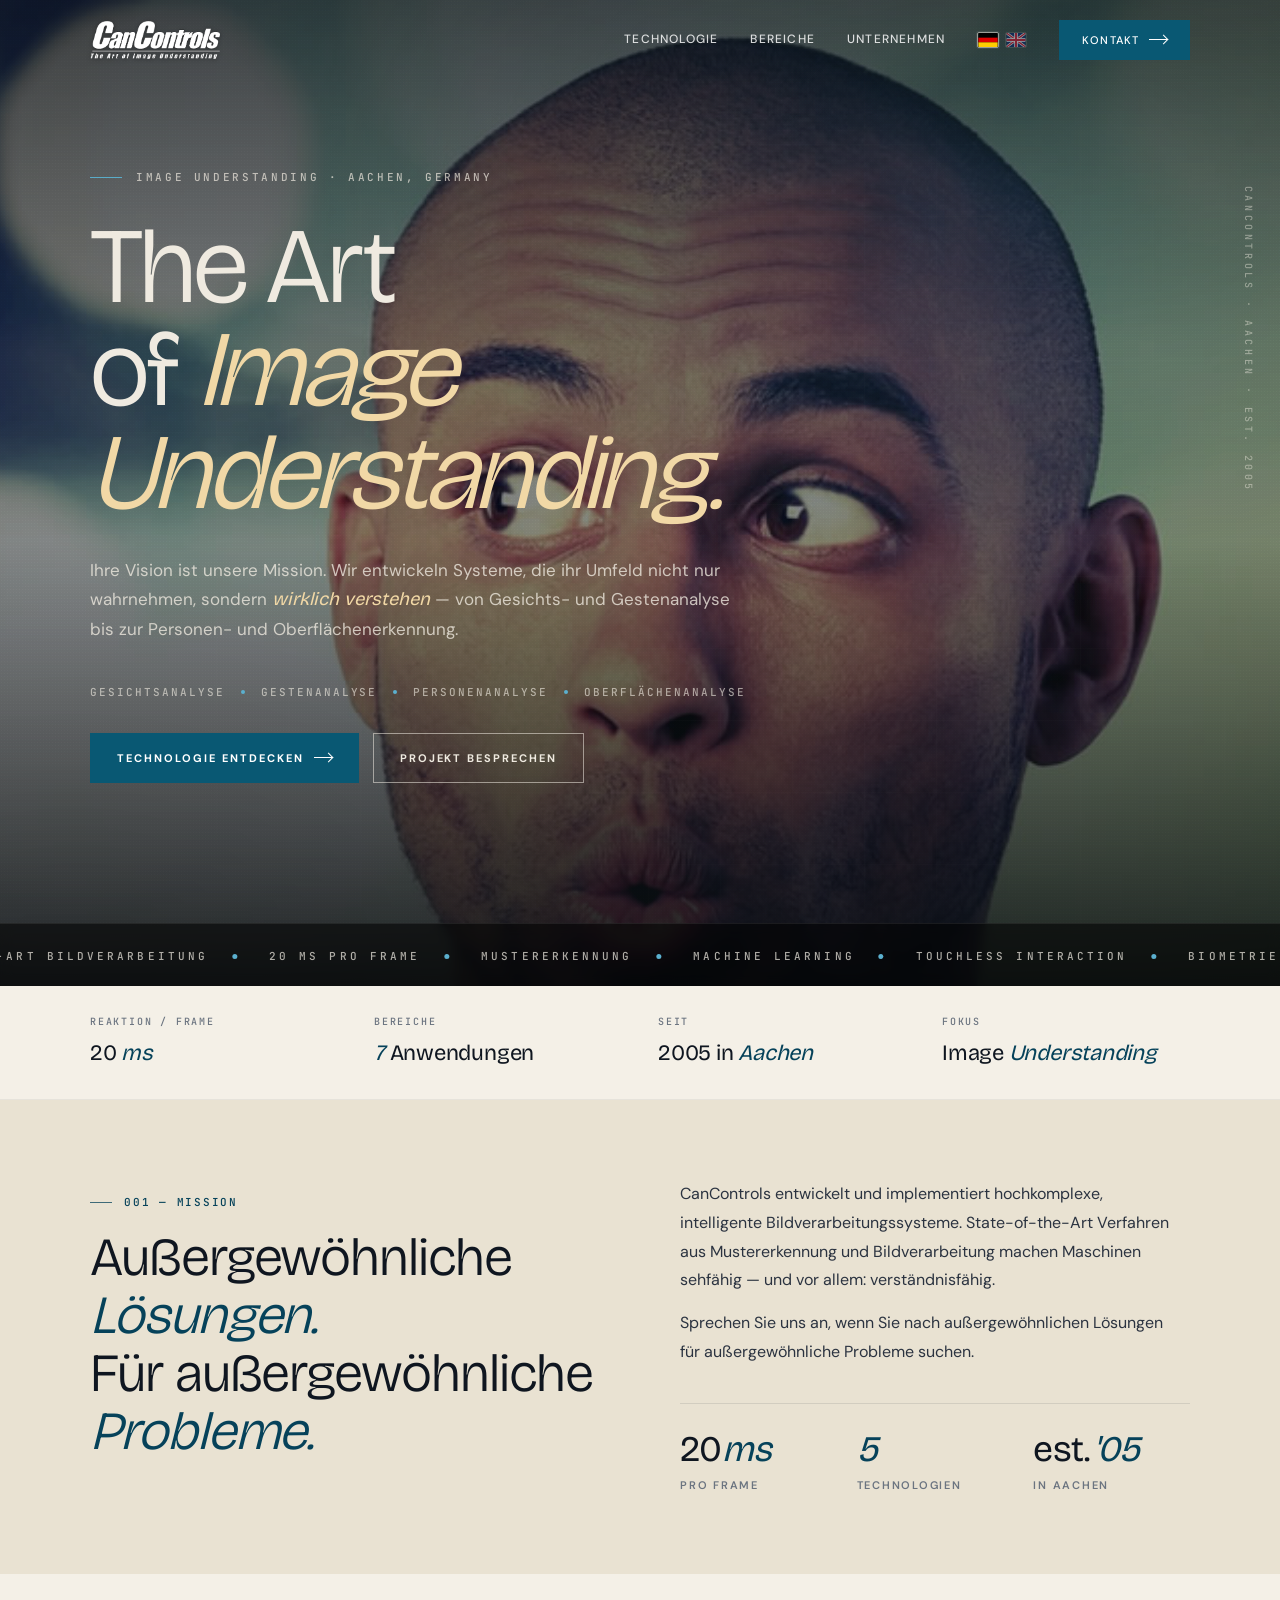
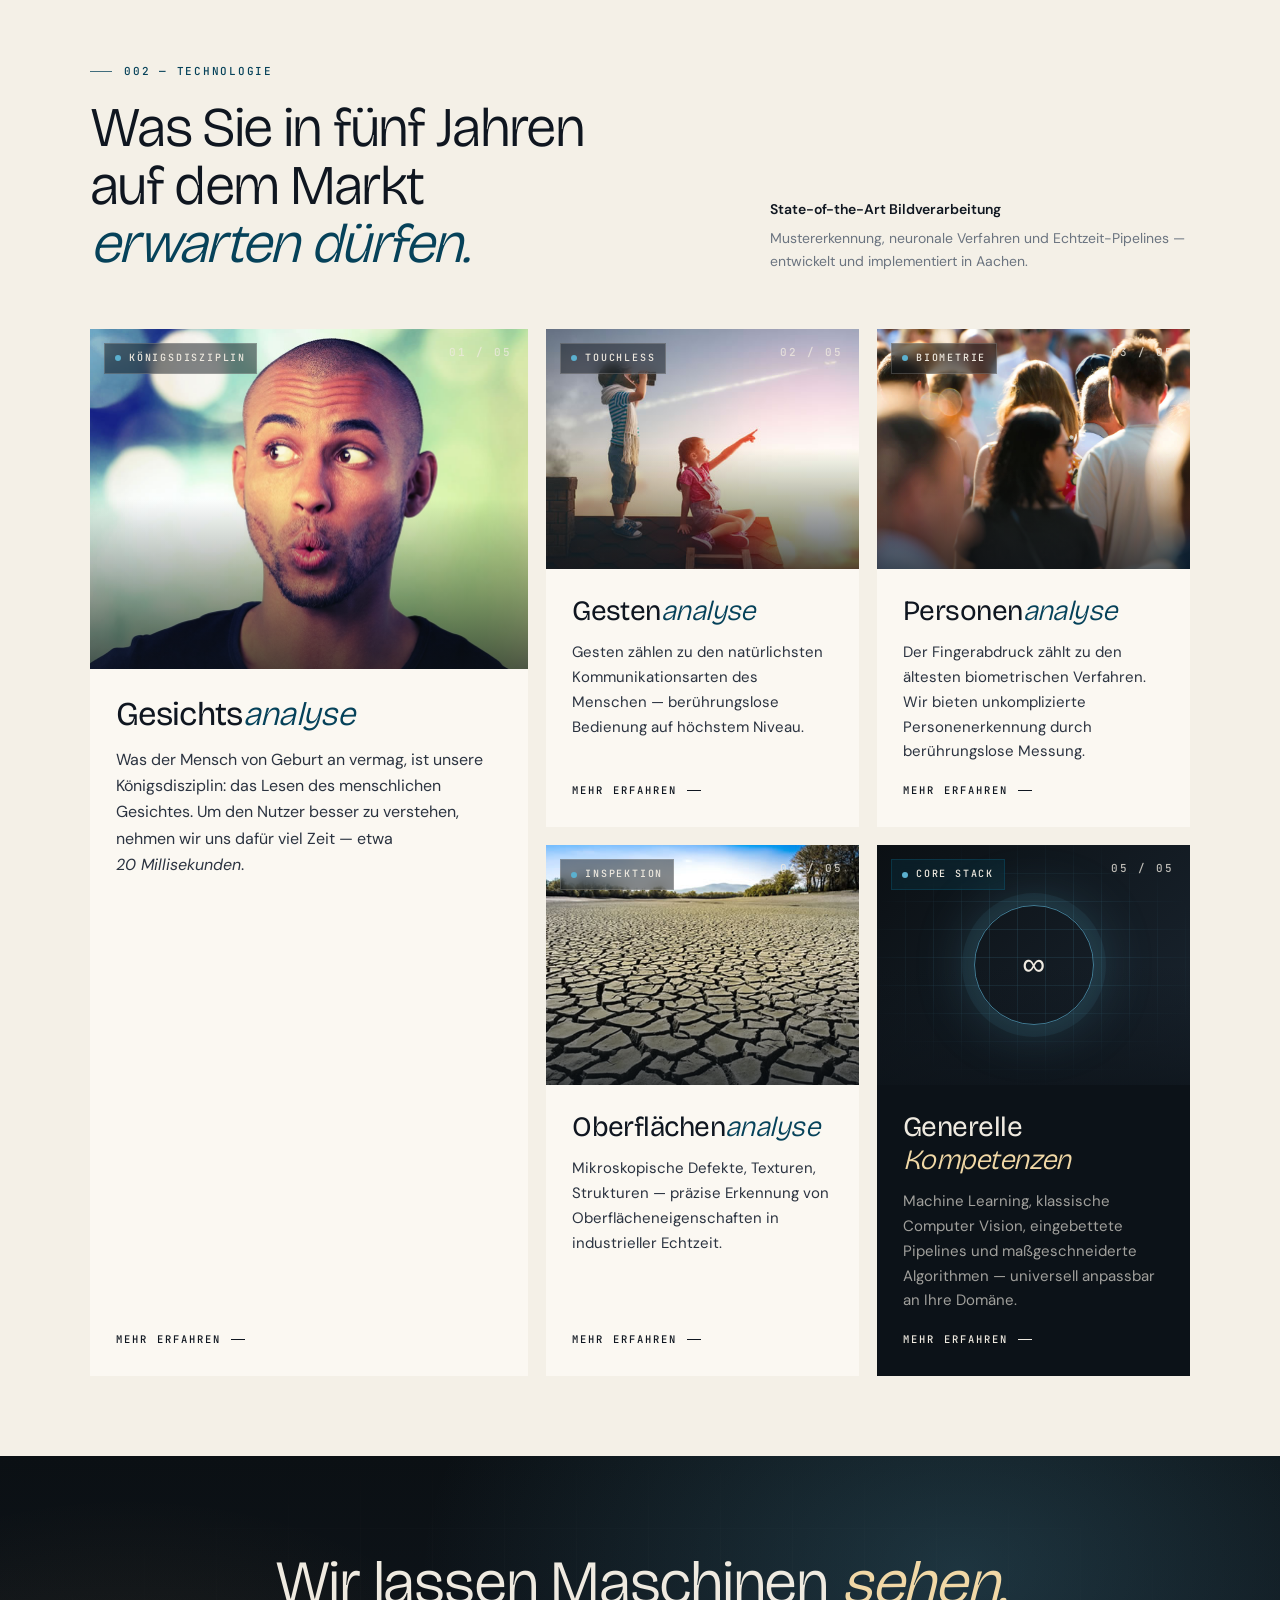
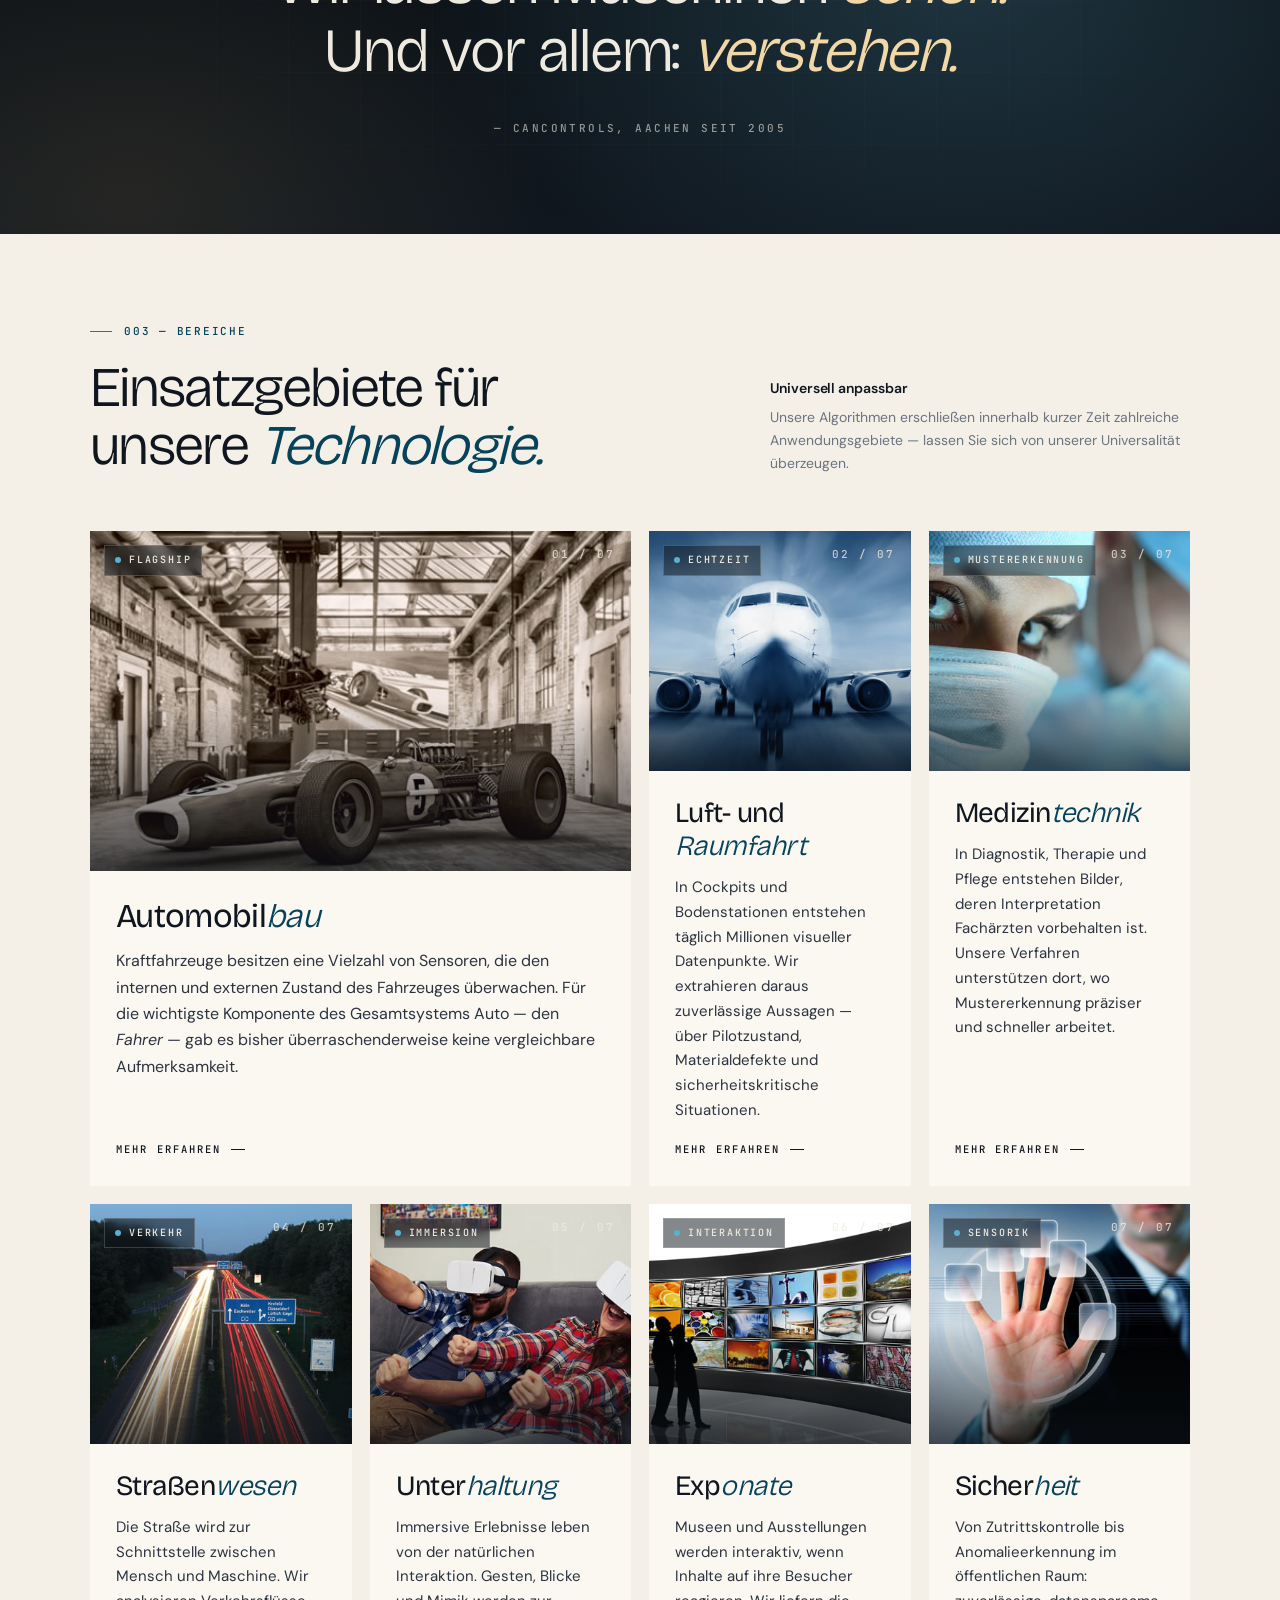
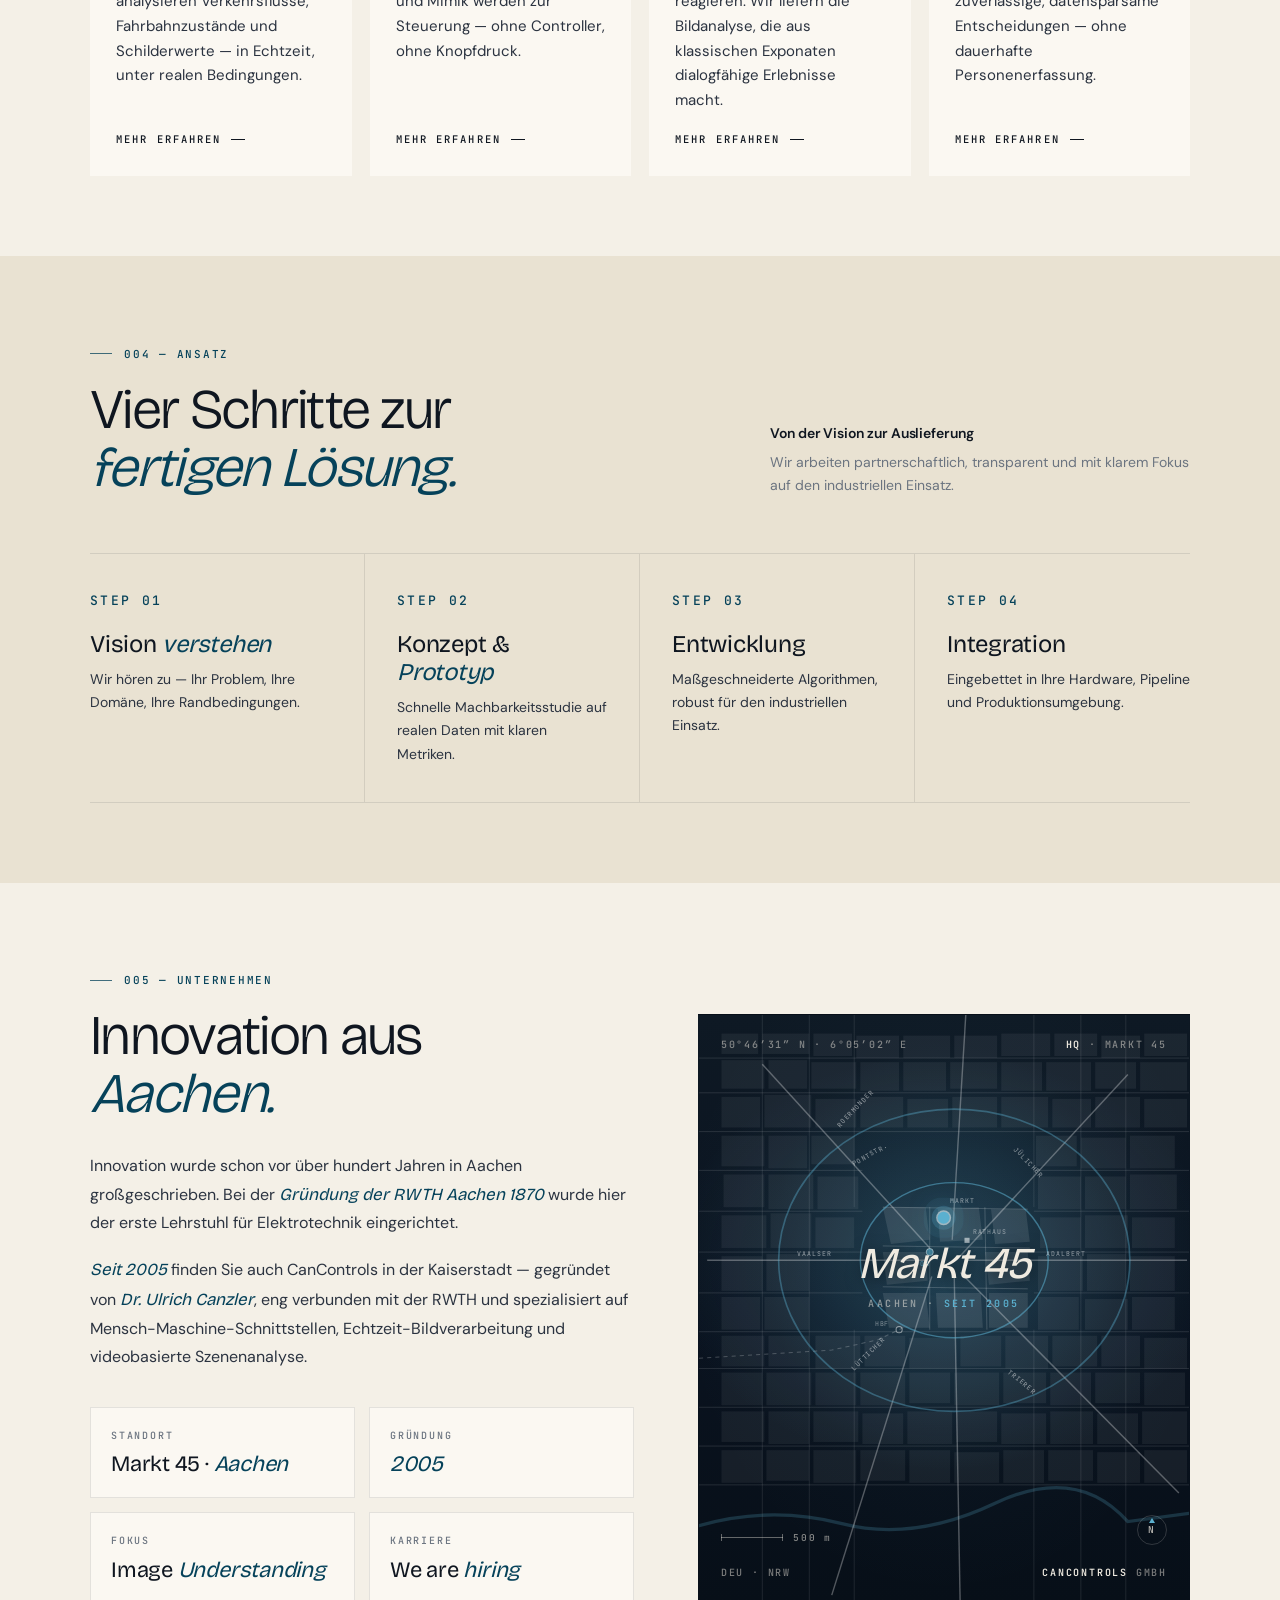
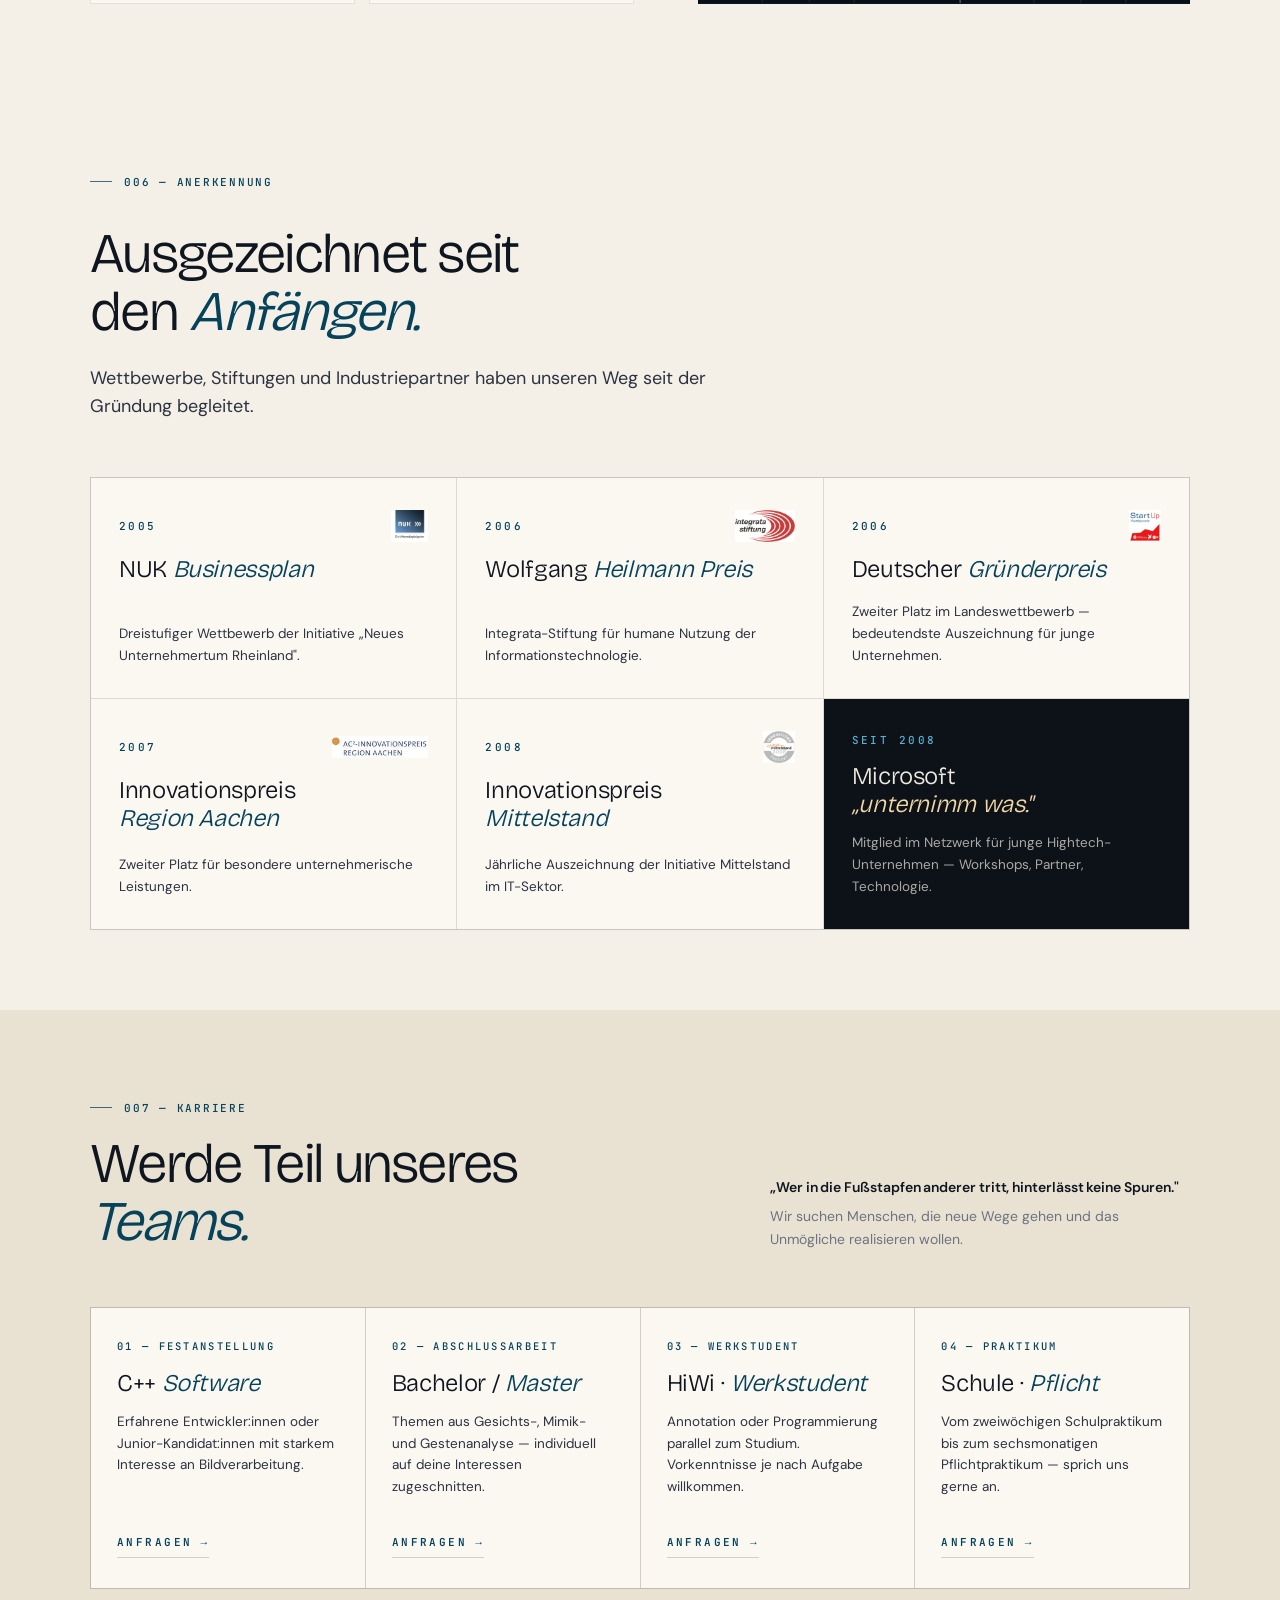
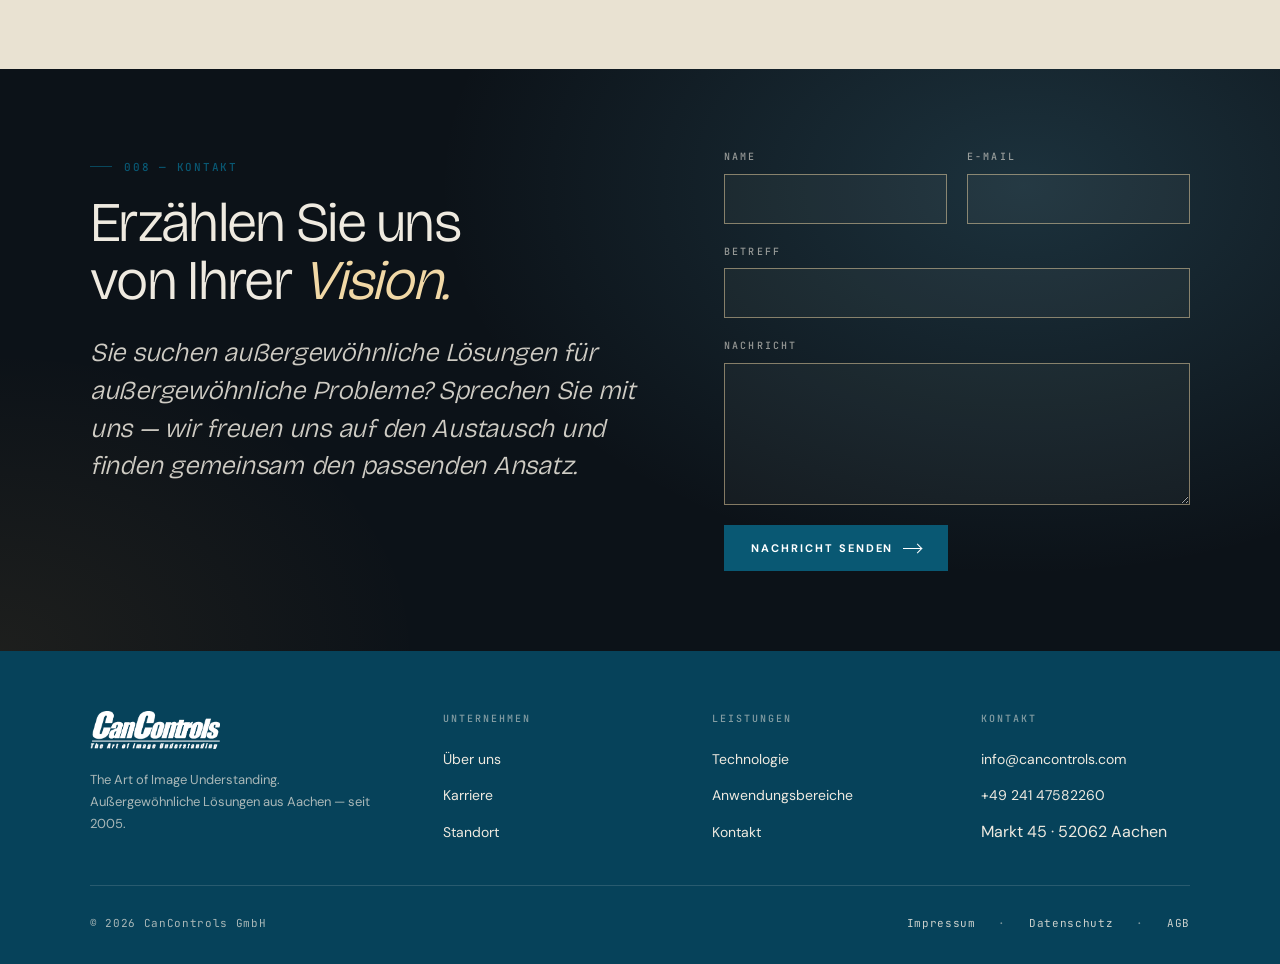
==== commit fc12e68d: "update" ====
--- a/index.html
+++ b/index.html
@@ -278,14 +278,14 @@
 
 /* mobile menu overlay */
 .nav__mobile{
-  position:fixed;top:0;right:0;width:clamp(320px,50%,480px);z-index:99;
-  height:100vh;height:100svh;
+  position:fixed;top:0;right:0;width:clamp(300px,45%,440px);z-index:99;
+  height:100vh;height:100lvh;
   background:linear-gradient(180deg,rgba(12,18,24,.97) 0%,rgba(12,18,24,.95) 100%);
   backdrop-filter:blur(14px);-webkit-backdrop-filter:blur(14px);
   color:var(--on-dark);
   transform:translateX(100%);
   transition:transform .4s cubic-bezier(.22,1,.36,1);
-  display:flex;flex-direction:column;overflow-y:auto;
+  display:flex;flex-direction:column;overflow:hidden;
   border-left:1px solid rgba(var(--on-dark-rgb),.08);
 }
 .nav__mobile.open{transform:translateX(0)}
@@ -316,7 +316,7 @@
 }
 .nav__mobile-cta:hover{background:var(--on-dark);color:var(--ink);border-color:var(--on-dark)}
 .nav__mobile-meta{
-  margin-top:auto;padding-top:24px;border-top:1px solid rgba(var(--on-dark-rgb),.12);
+  padding-top:24px;border-top:1px solid rgba(var(--on-dark-rgb),.12);
   display:flex;gap:18px;align-items:center;
 }
 .nav__mobile-icon{
@@ -327,7 +327,7 @@
 .nav__mobile-icon:hover{color:var(--accent-on-dark)}
 .nav__mobile-icon svg{display:block;width:22px;height:22px}
 .nav__mobile-art{
-  position:relative;flex:1;min-height:160px;
+  position:relative;flex:0 0 auto;height:240px;
   margin:8px 0 28px;overflow:hidden;
   border-top:1px solid rgba(var(--on-dark-rgb),.08);
 }
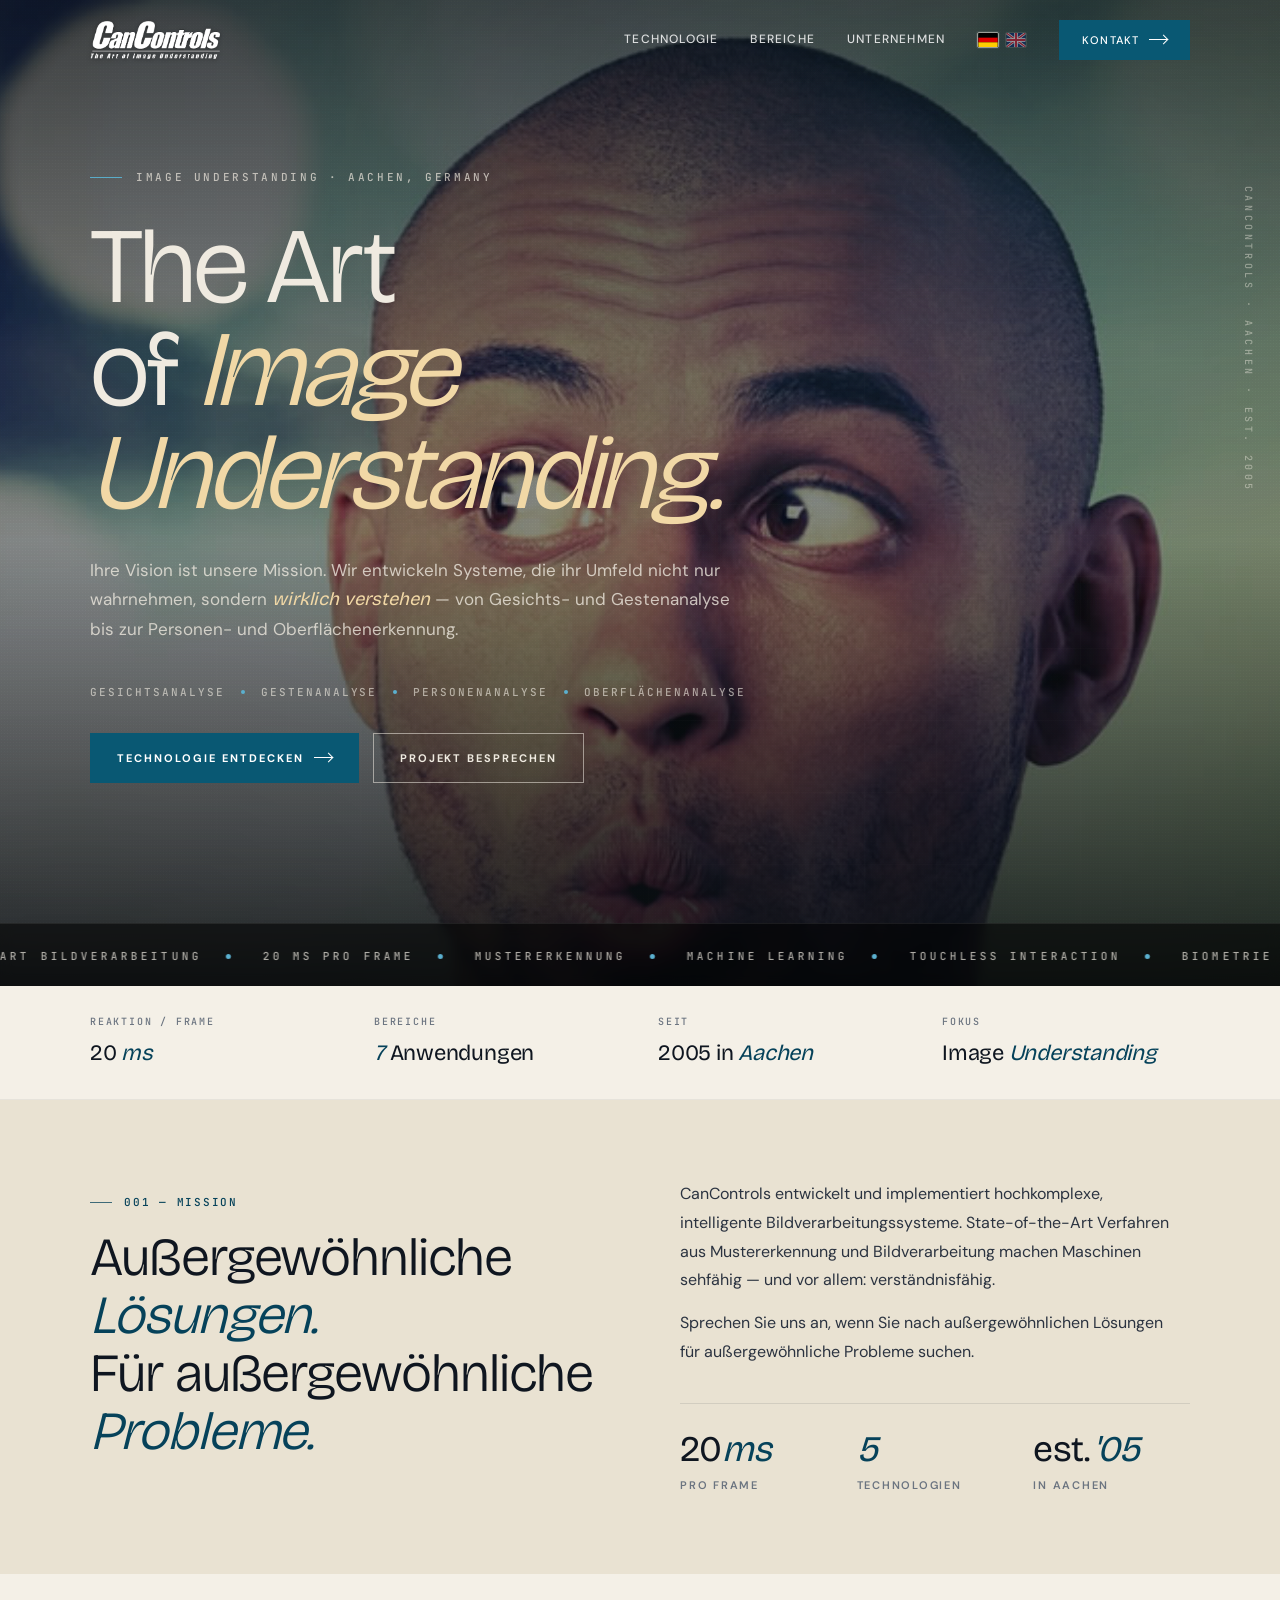
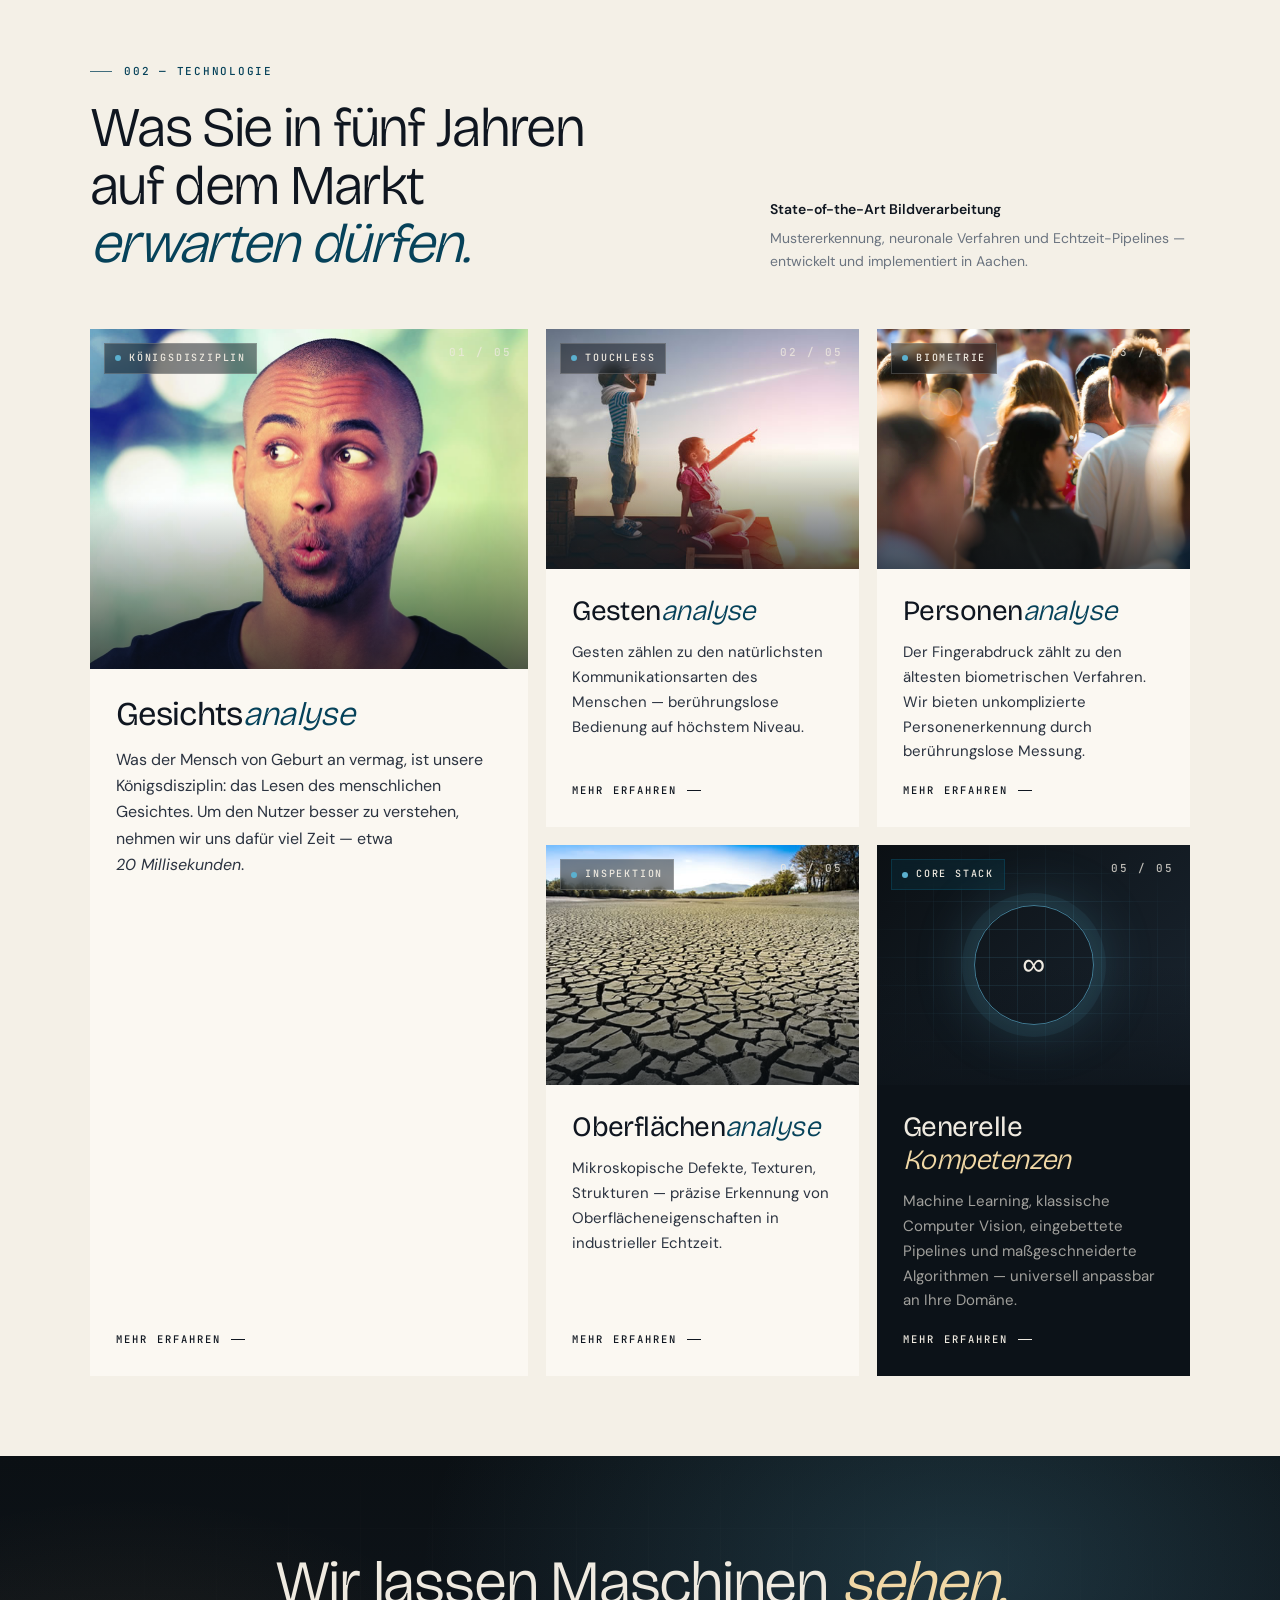
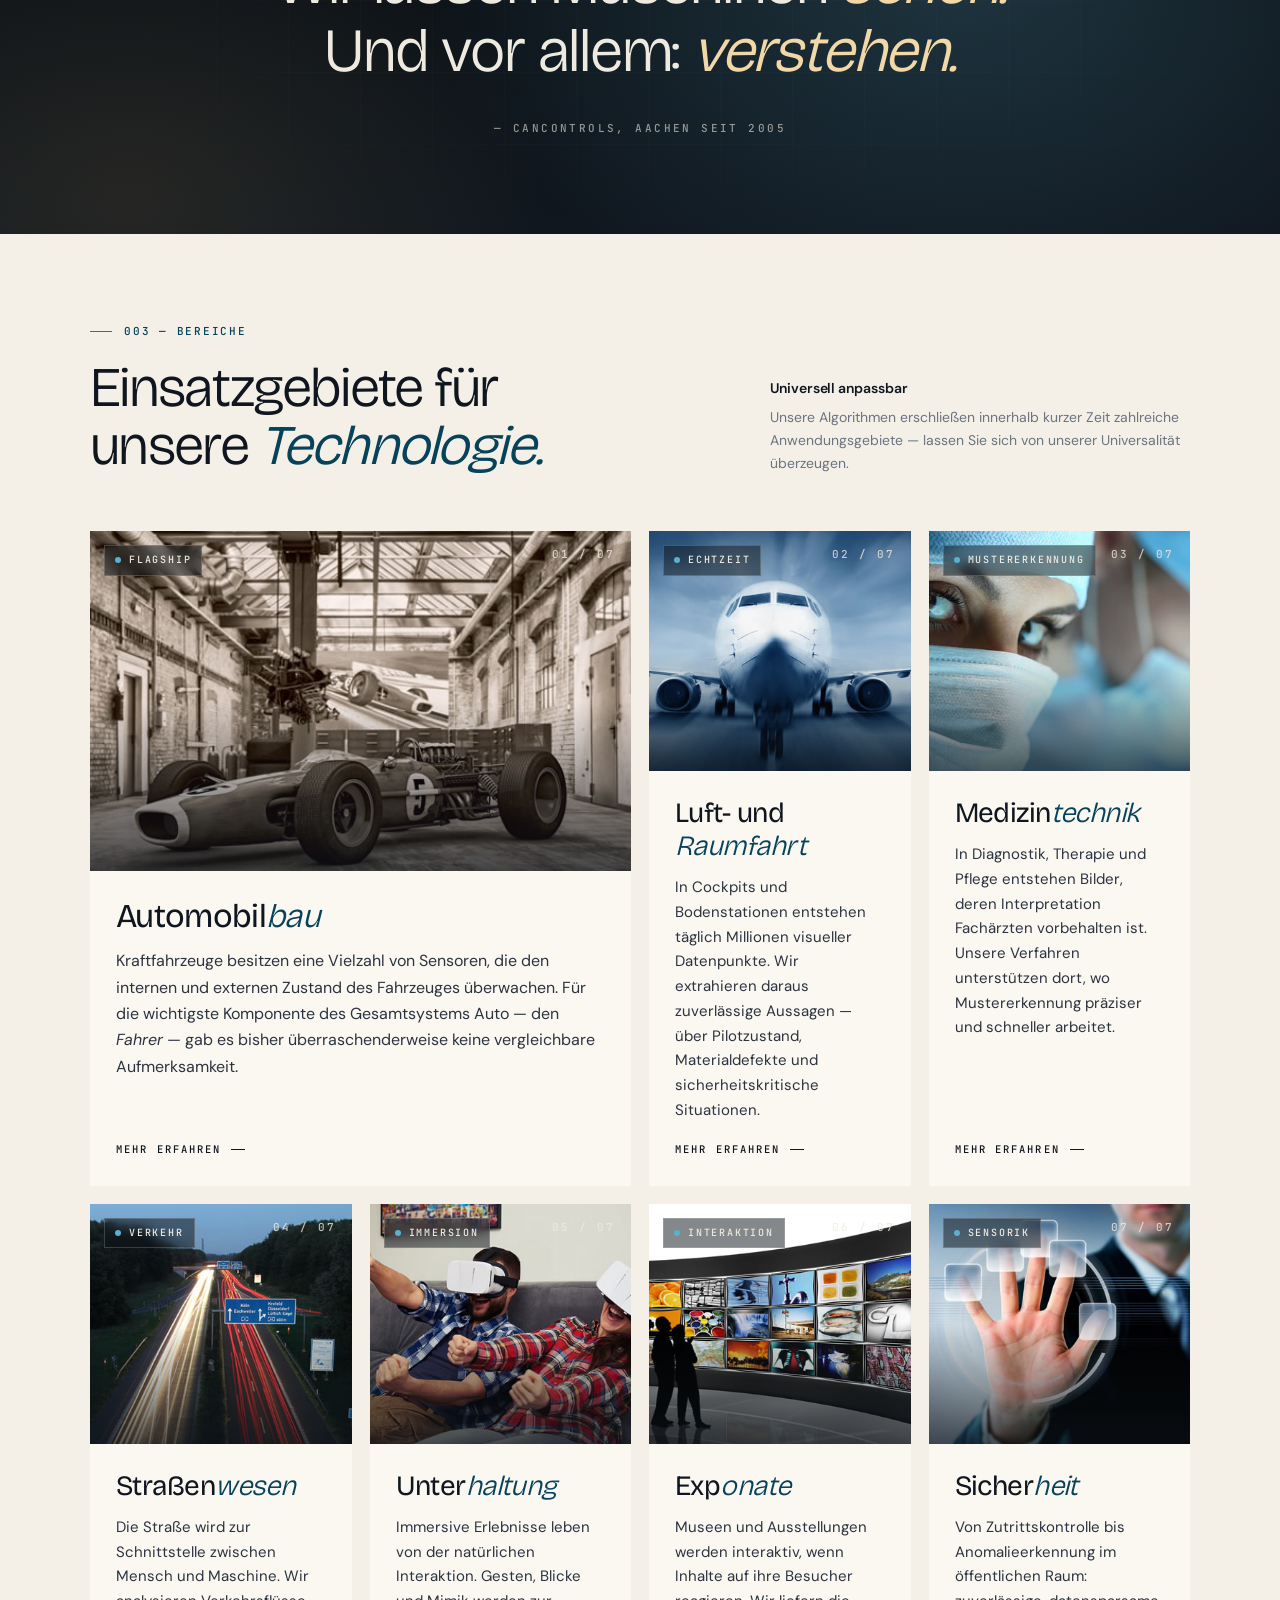
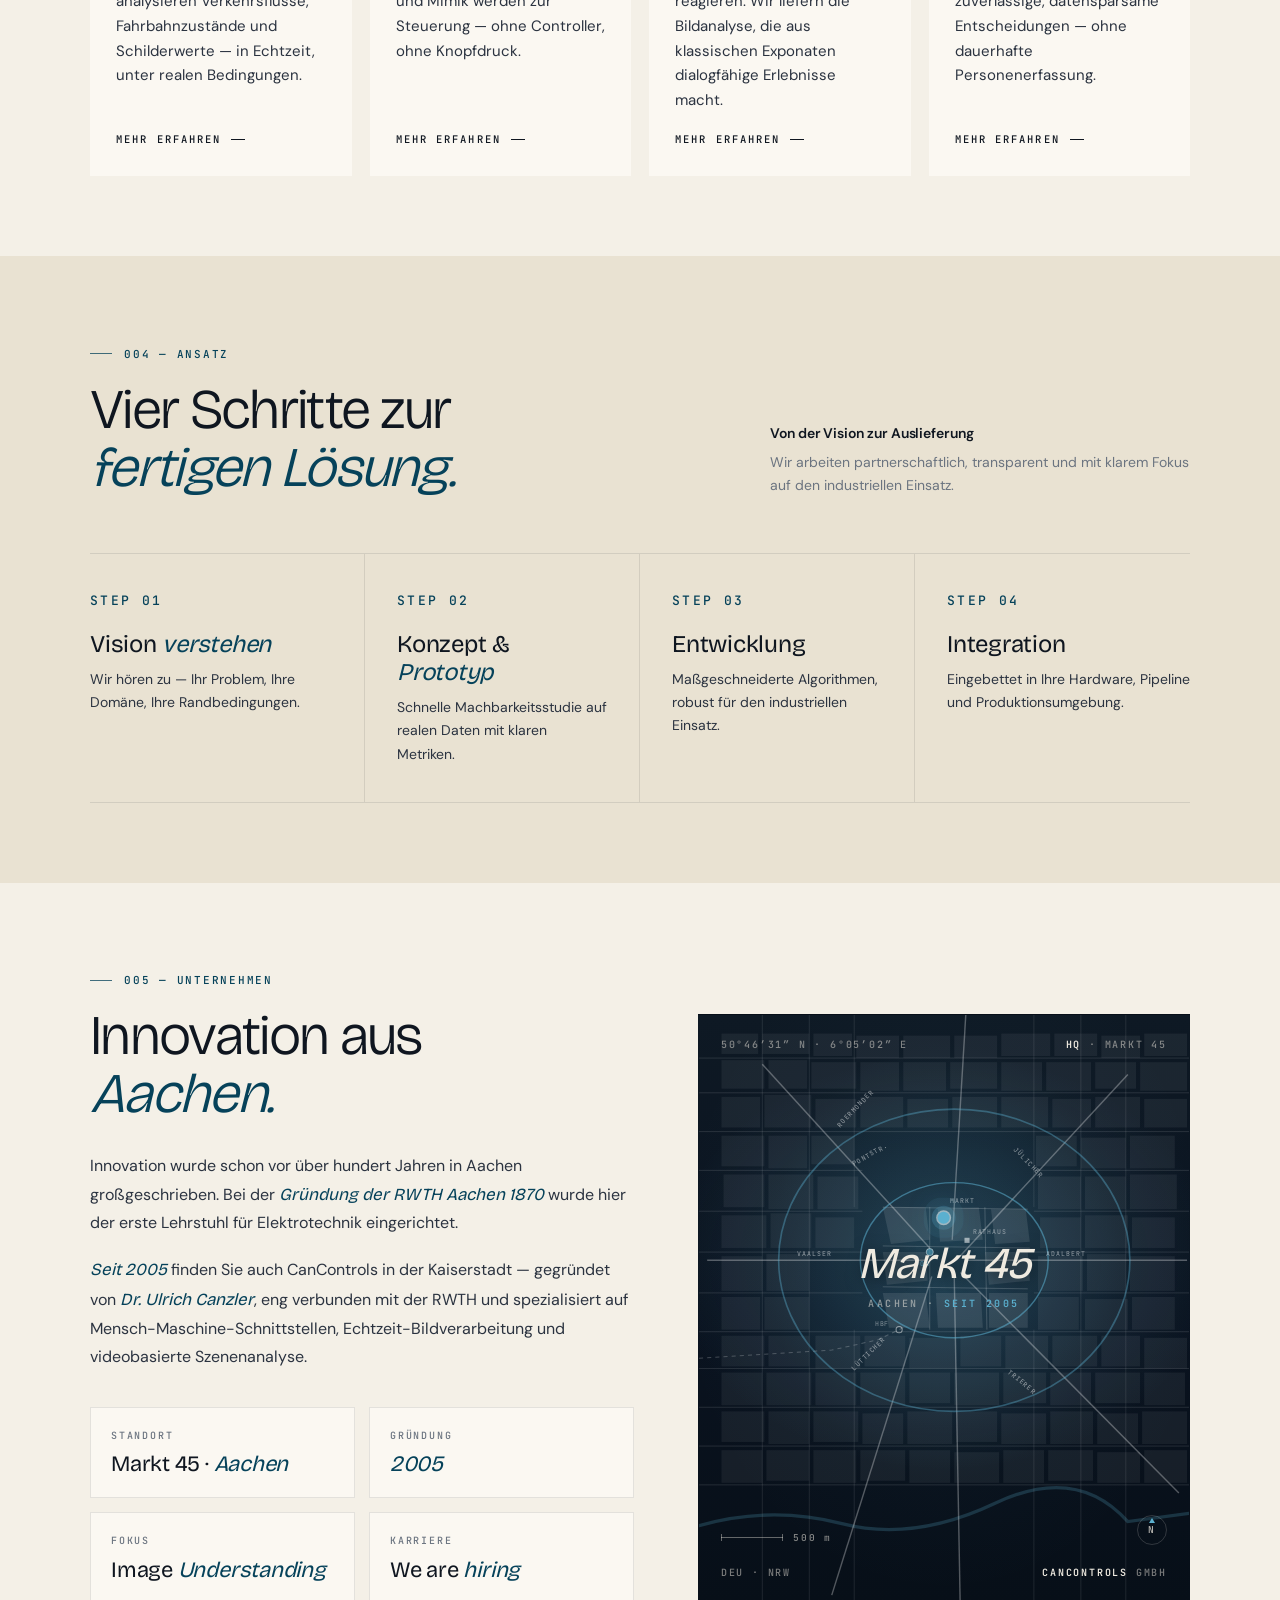
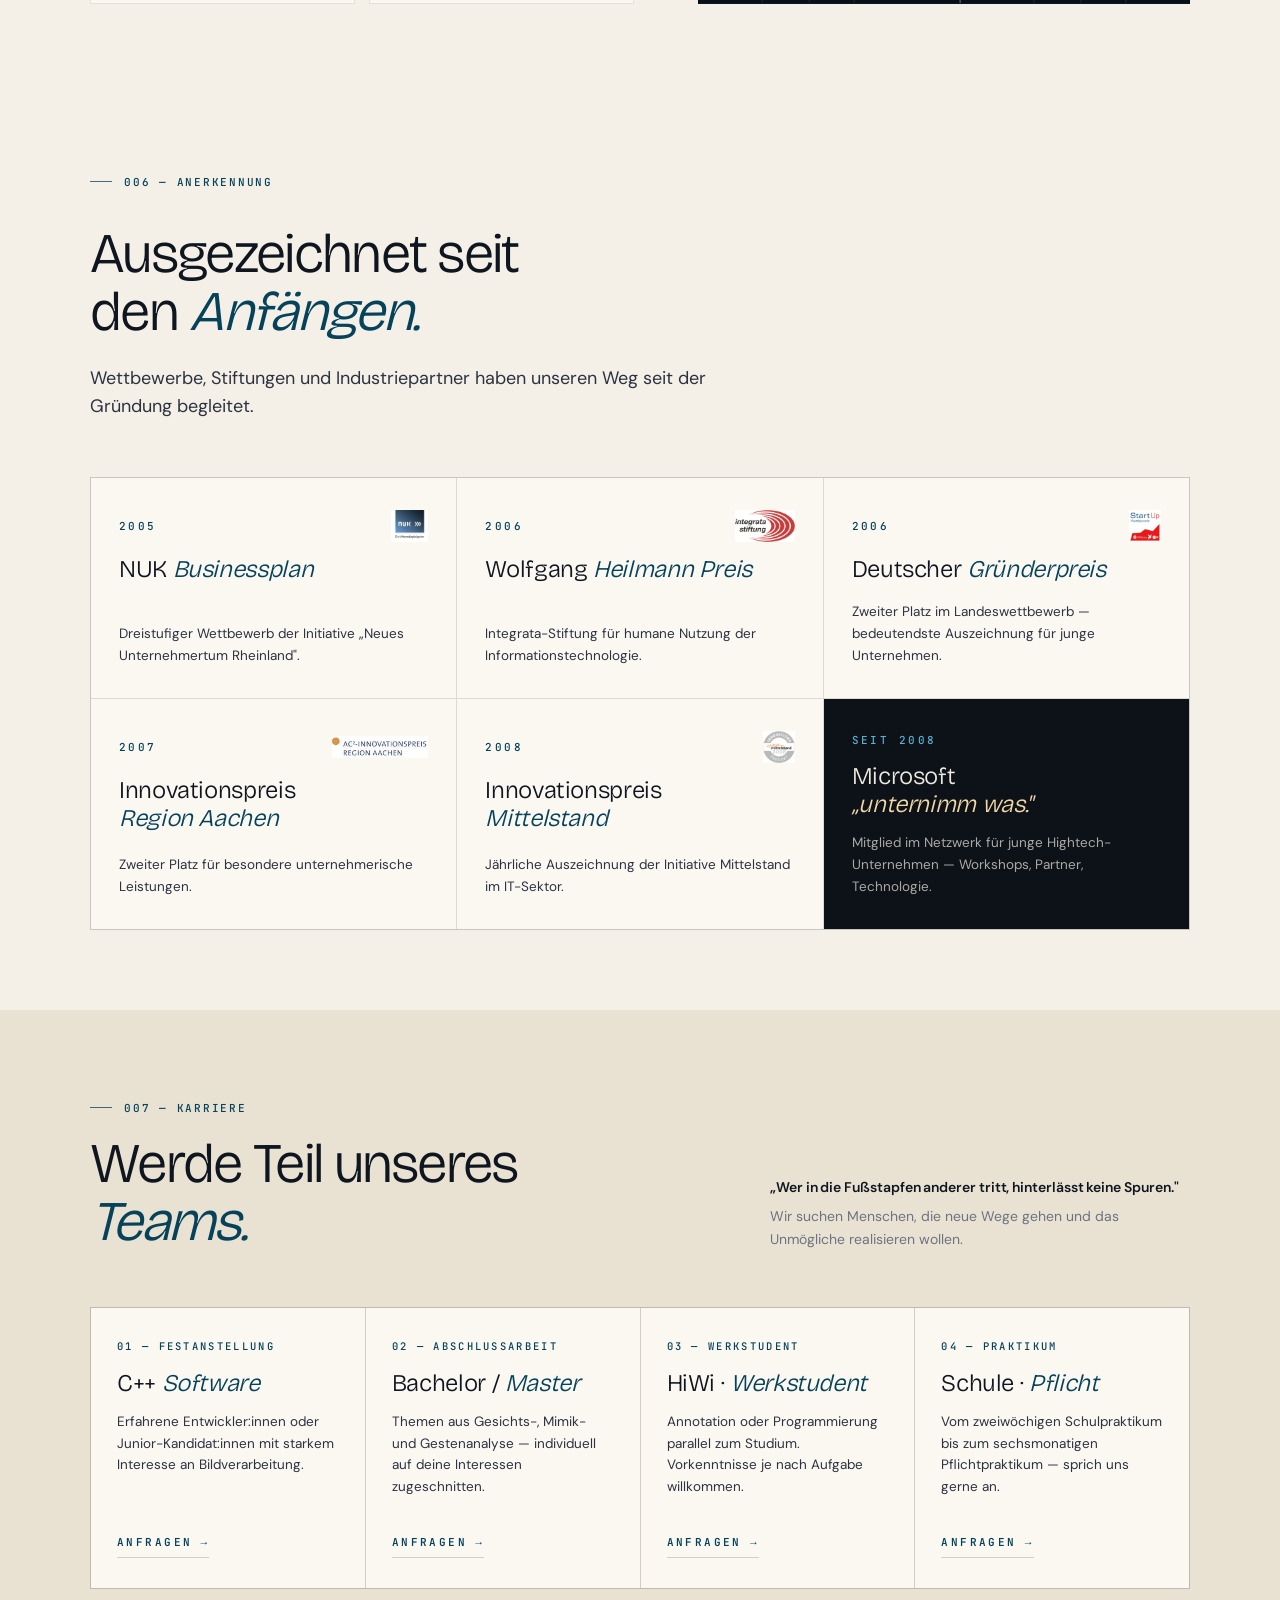
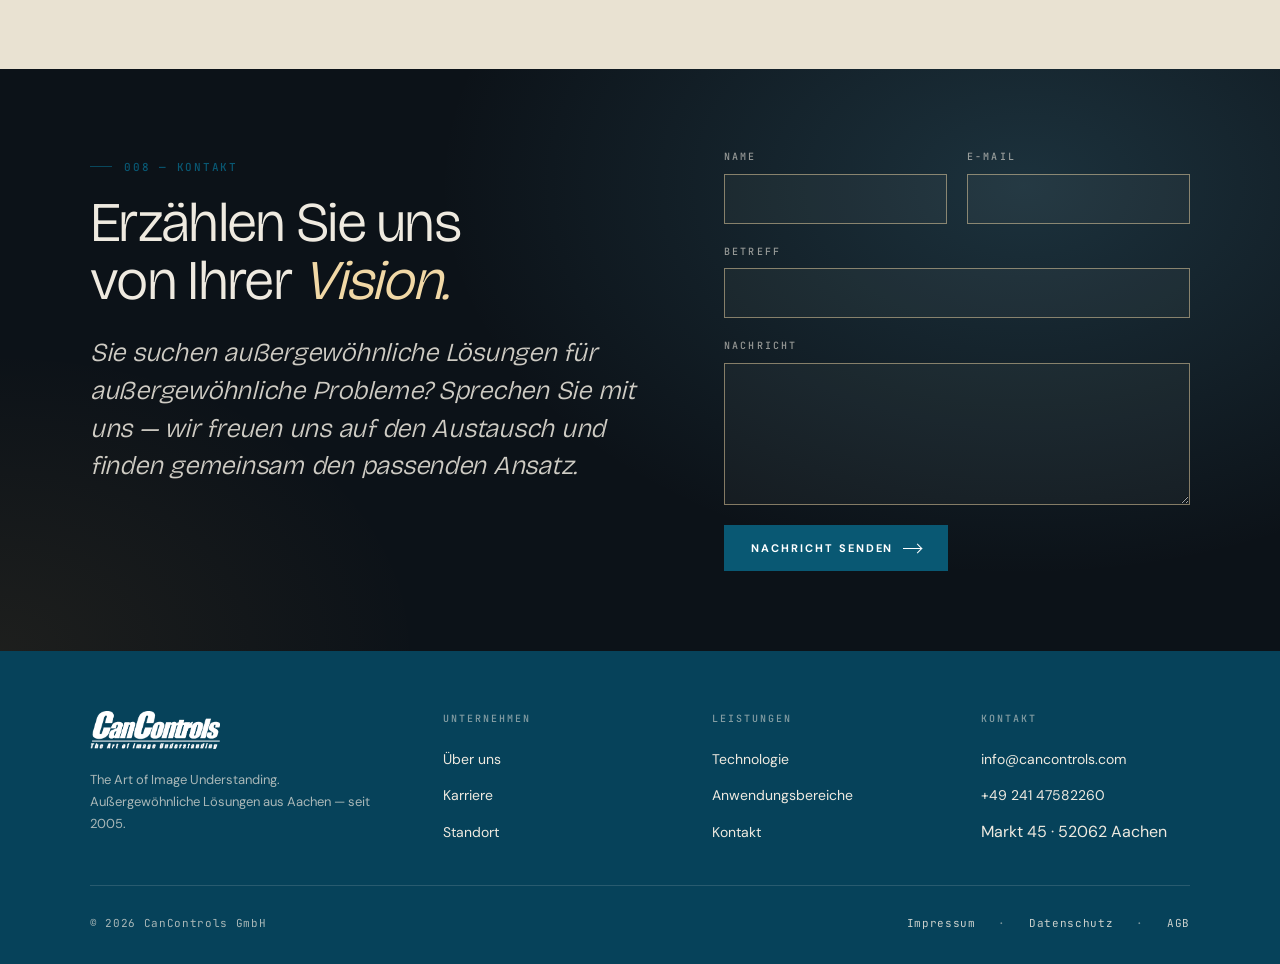
==== commit 563fdeca: "update" ====
--- a/index.html
+++ b/index.html
@@ -293,7 +293,7 @@
   flex:1;display:flex;flex-direction:column;
   padding:84px 28px 28px;
 }
-.nav__mobile-links{display:flex;flex-direction:column;margin-bottom:28px}
+.nav__mobile-links{display:flex;flex-direction:column}
 .nav__mobile-links a{
   display:grid;grid-template-columns:36px 1fr;align-items:baseline;gap:16px;
   padding:16px 0;border-bottom:1px solid rgba(var(--on-dark-rgb),.10);
@@ -316,7 +316,7 @@
 }
 .nav__mobile-cta:hover{background:var(--on-dark);color:var(--ink);border-color:var(--on-dark)}
 .nav__mobile-meta{
-  padding-top:24px;border-top:1px solid rgba(var(--on-dark-rgb),.12);
+  padding-top:16px;
   display:flex;gap:18px;align-items:center;
 }
 .nav__mobile-icon{
@@ -327,8 +327,8 @@
 .nav__mobile-icon:hover{color:var(--accent-on-dark)}
 .nav__mobile-icon svg{display:block;width:22px;height:22px}
 .nav__mobile-art{
-  position:relative;flex:0 0 auto;height:240px;
-  margin:8px 0 28px;overflow:hidden;
+  position:relative;flex:0 0 auto;height:200px;
+  margin:20px 0 28px;overflow:hidden;
   border-top:1px solid rgba(var(--on-dark-rgb),.08);
 }
 .nav__mobile-art img{
@@ -1031,14 +1031,6 @@
       <a href="#unternehmen"><span class="nav__mobile-no">03</span><span class="nav__mobile-lbl">Unternehmen</span></a>
       <a href="#kontakt"><span class="nav__mobile-no">04</span><span class="nav__mobile-lbl">Kontakt</span></a>
     </nav>
-    <div class="nav__mobile-art" aria-hidden="true">
-      <img src="media/Gesichtsanalyse.jpg" alt="" />
-      <div class="nav__mobile-art__overlay"></div>
-      <div class="nav__mobile-art__caption">
-        <span class="nav__mobile-art__label">Aachen · seit 2005</span>
-        <span class="nav__mobile-art__tagline">The Art of<br/><em>Image Understanding.</em></span>
-      </div>
-    </div>
     <div class="nav__mobile-meta">
       <a href="mailto:info@cancontrols.com" class="nav__mobile-icon" aria-label="E-Mail an info@cancontrols.com">
         <svg viewBox="0 0 24 24" fill="none" stroke="currentColor" stroke-width="1.5" stroke-linecap="square" stroke-linejoin="miter" aria-hidden="true">
@@ -1057,6 +1049,14 @@
       <button type="button" class="nav__mobile-flag" aria-pressed="false" aria-label="English">
         <svg viewBox="0 0 22 16" aria-hidden="true"><defs><clipPath id="gb-m"><rect width="22" height="16"/></clipPath></defs><g clip-path="url(#gb-m)"><rect width="22" height="16" fill="#012169"/><path d="M0 0 L22 16 M22 0 L0 16" stroke="#fff" stroke-width="3"/><path d="M0 0 L22 16 M22 0 L0 16" stroke="#C8102E" stroke-width="1.6"/><path d="M11 0 V16 M0 8 H22" stroke="#fff" stroke-width="4"/><path d="M11 0 V16 M0 8 H22" stroke="#C8102E" stroke-width="2.4"/></g></svg>
       </button>
+    </div>
+    <div class="nav__mobile-art" aria-hidden="true">
+      <img src="media/Gesichtsanalyse.jpg" alt="" />
+      <div class="nav__mobile-art__overlay"></div>
+      <div class="nav__mobile-art__caption">
+        <span class="nav__mobile-art__label">Aachen · seit 2005</span>
+        <span class="nav__mobile-art__tagline">The Art of<br/><em>Image Understanding.</em></span>
+      </div>
     </div>
   </div>
 </aside>
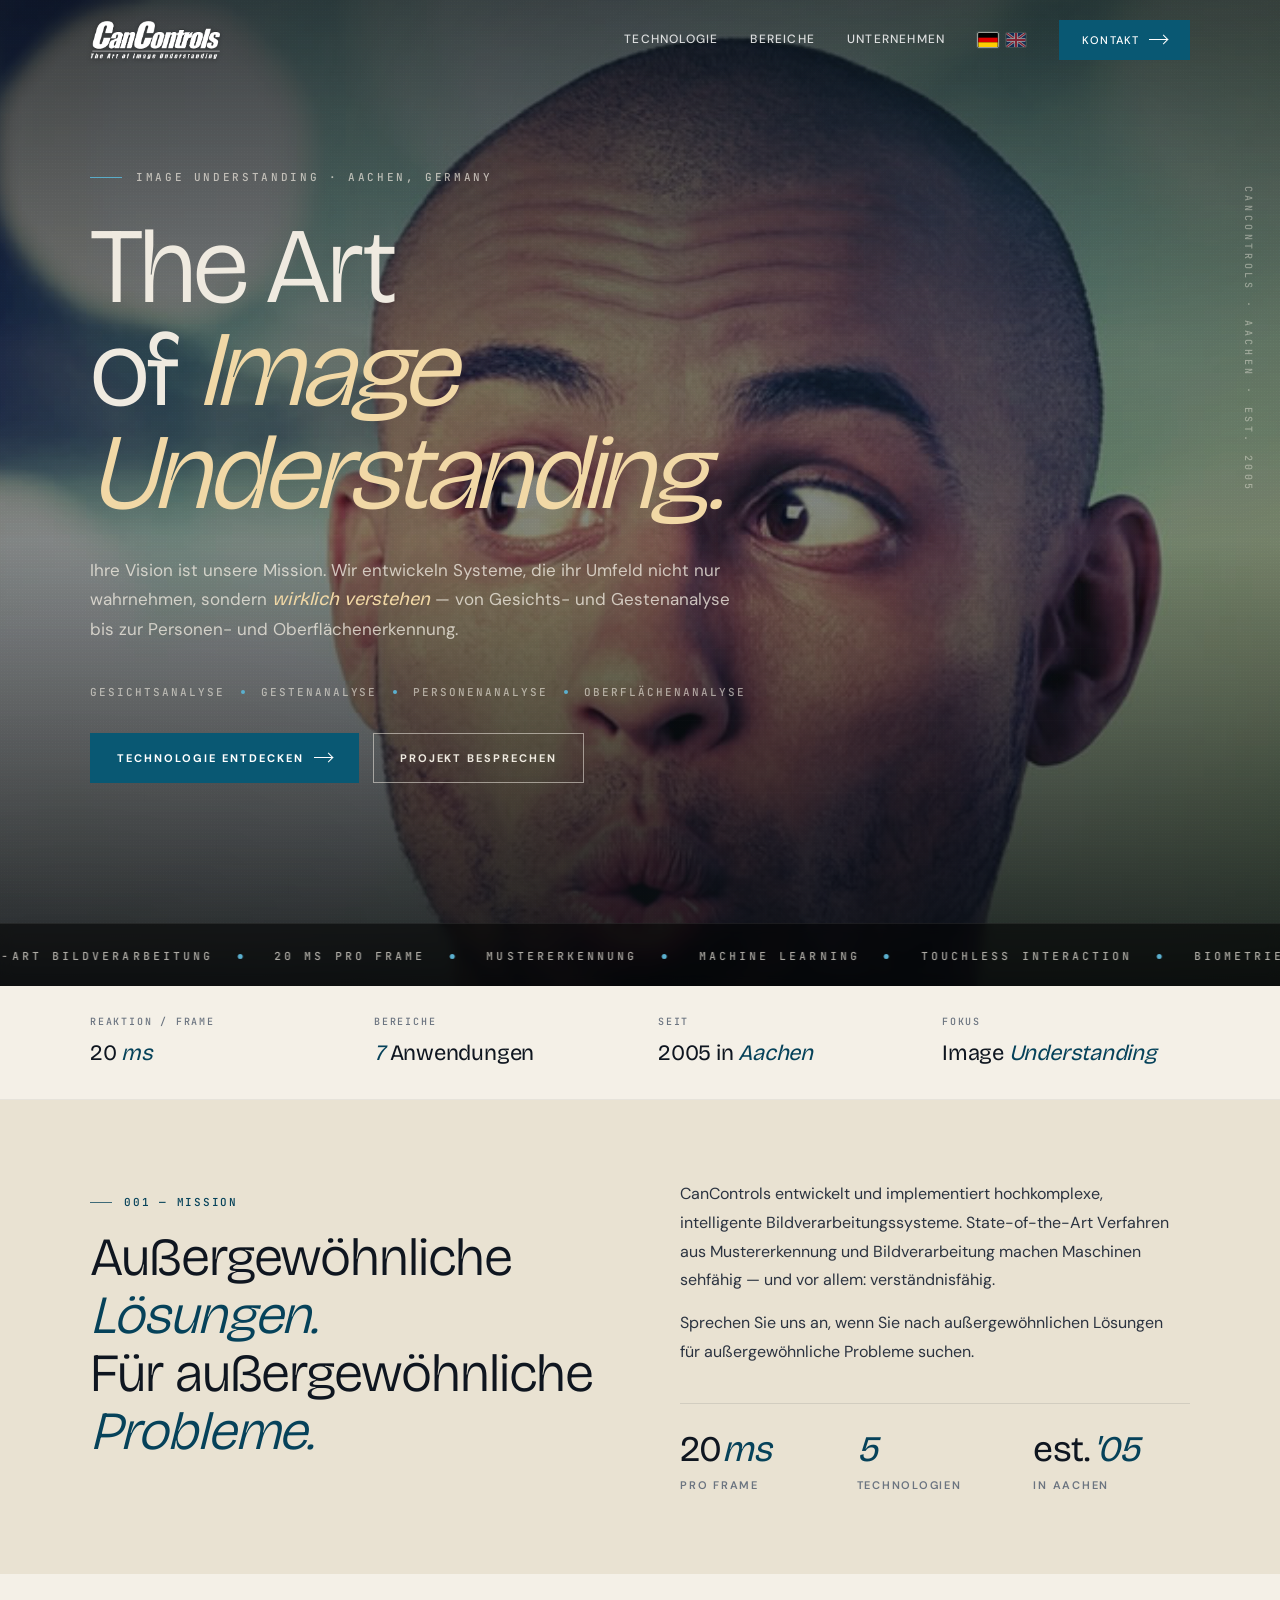
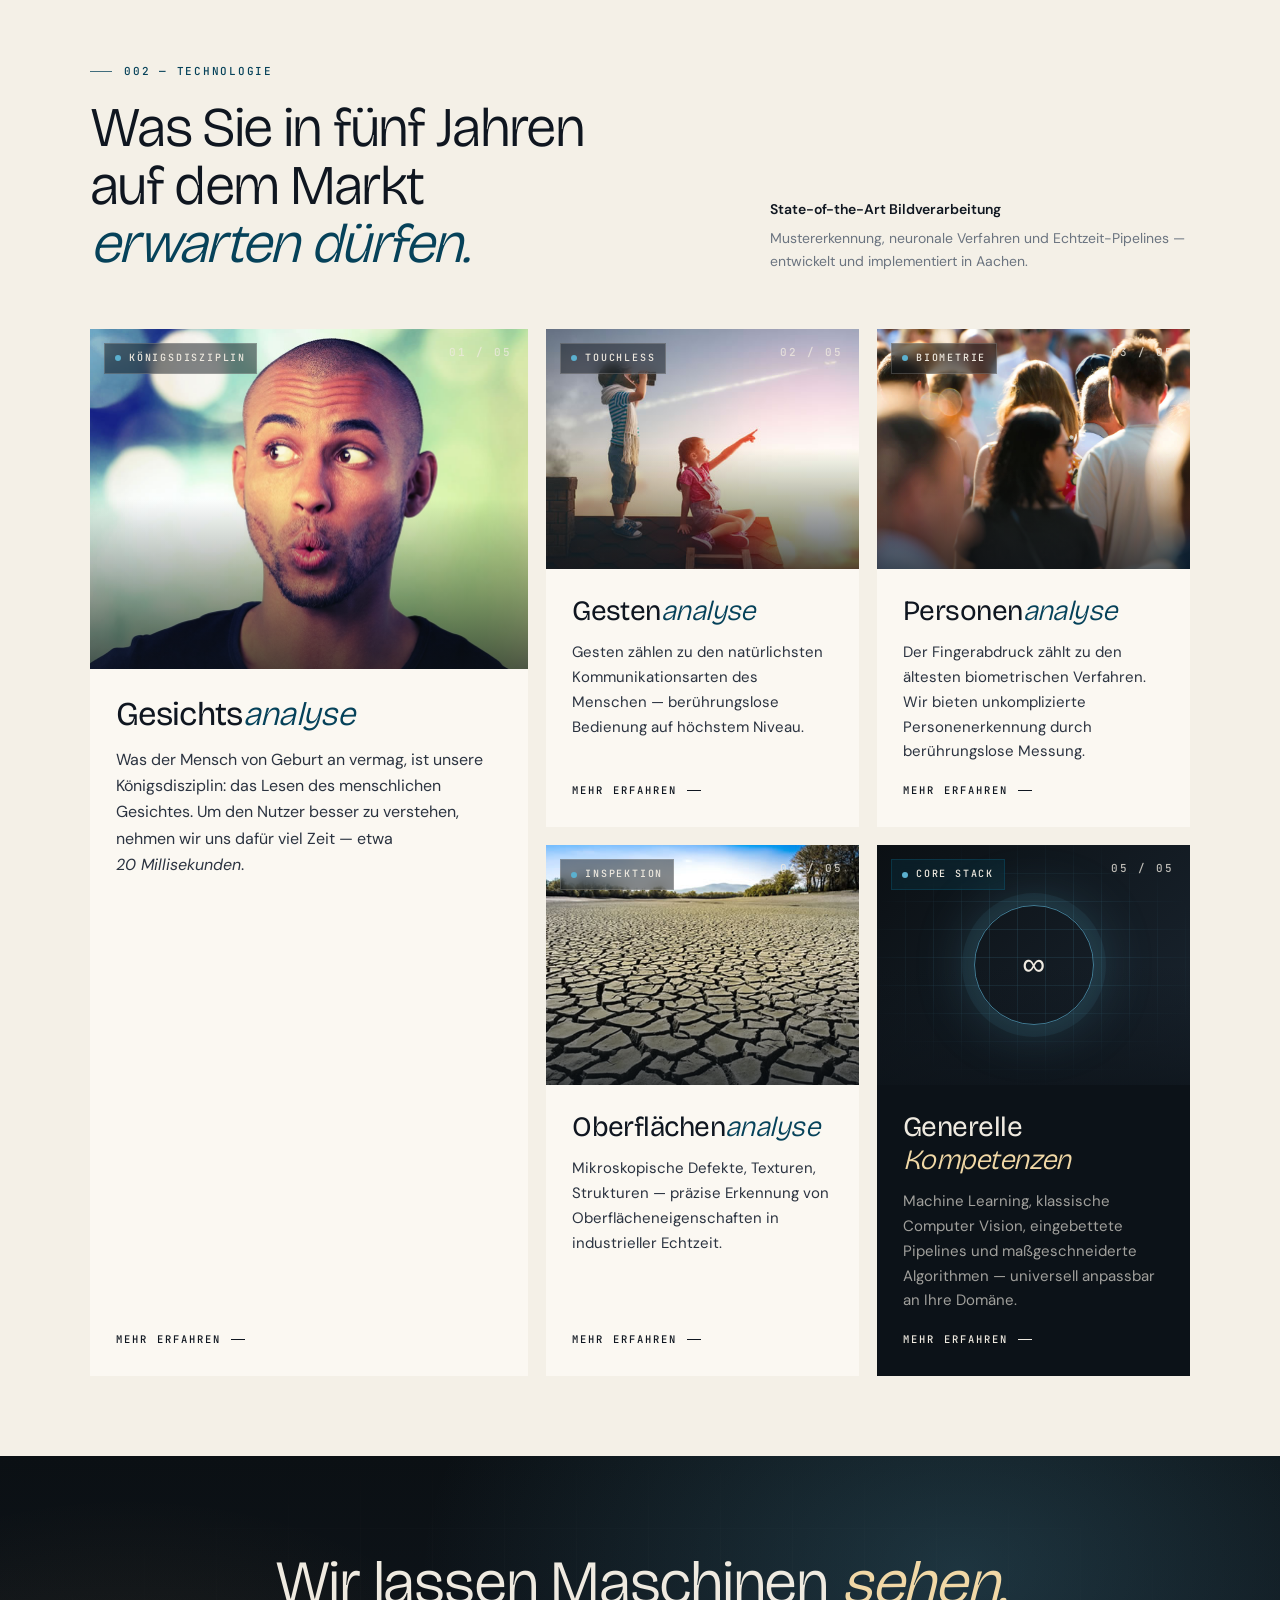
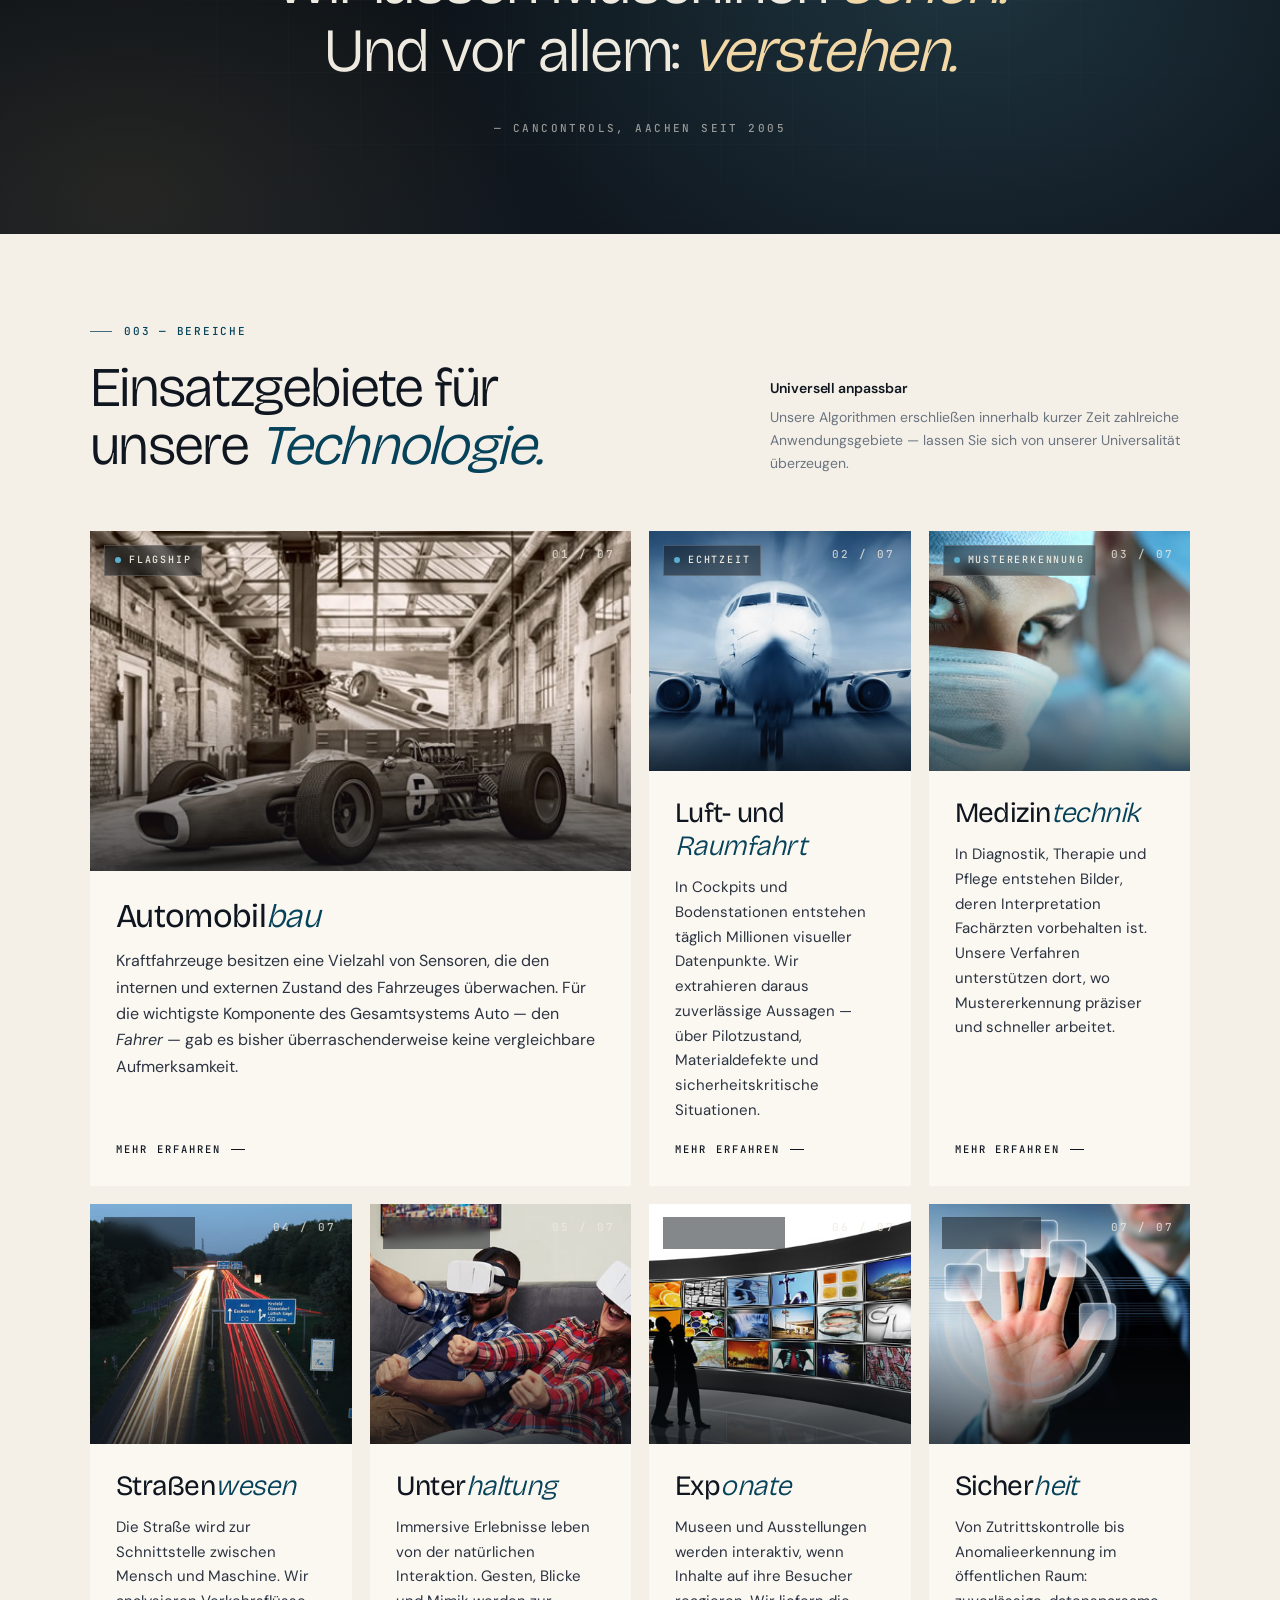
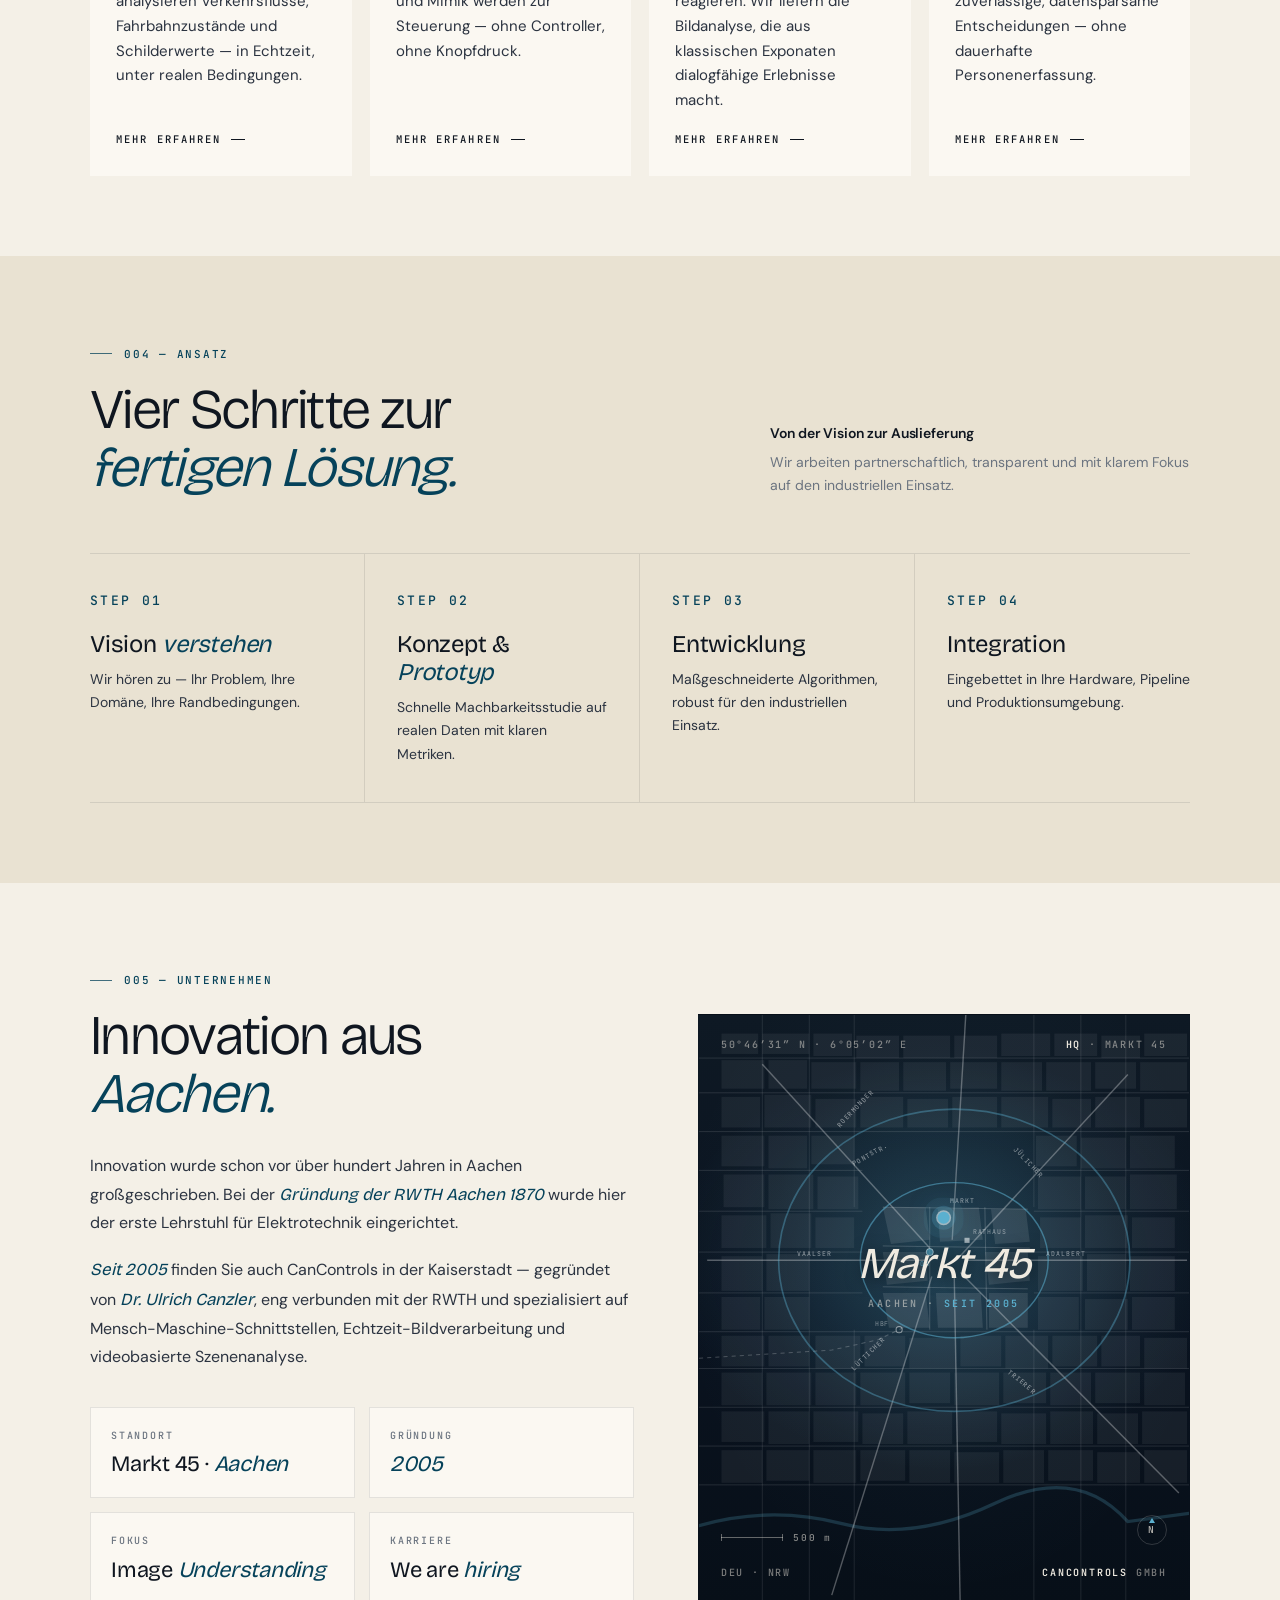
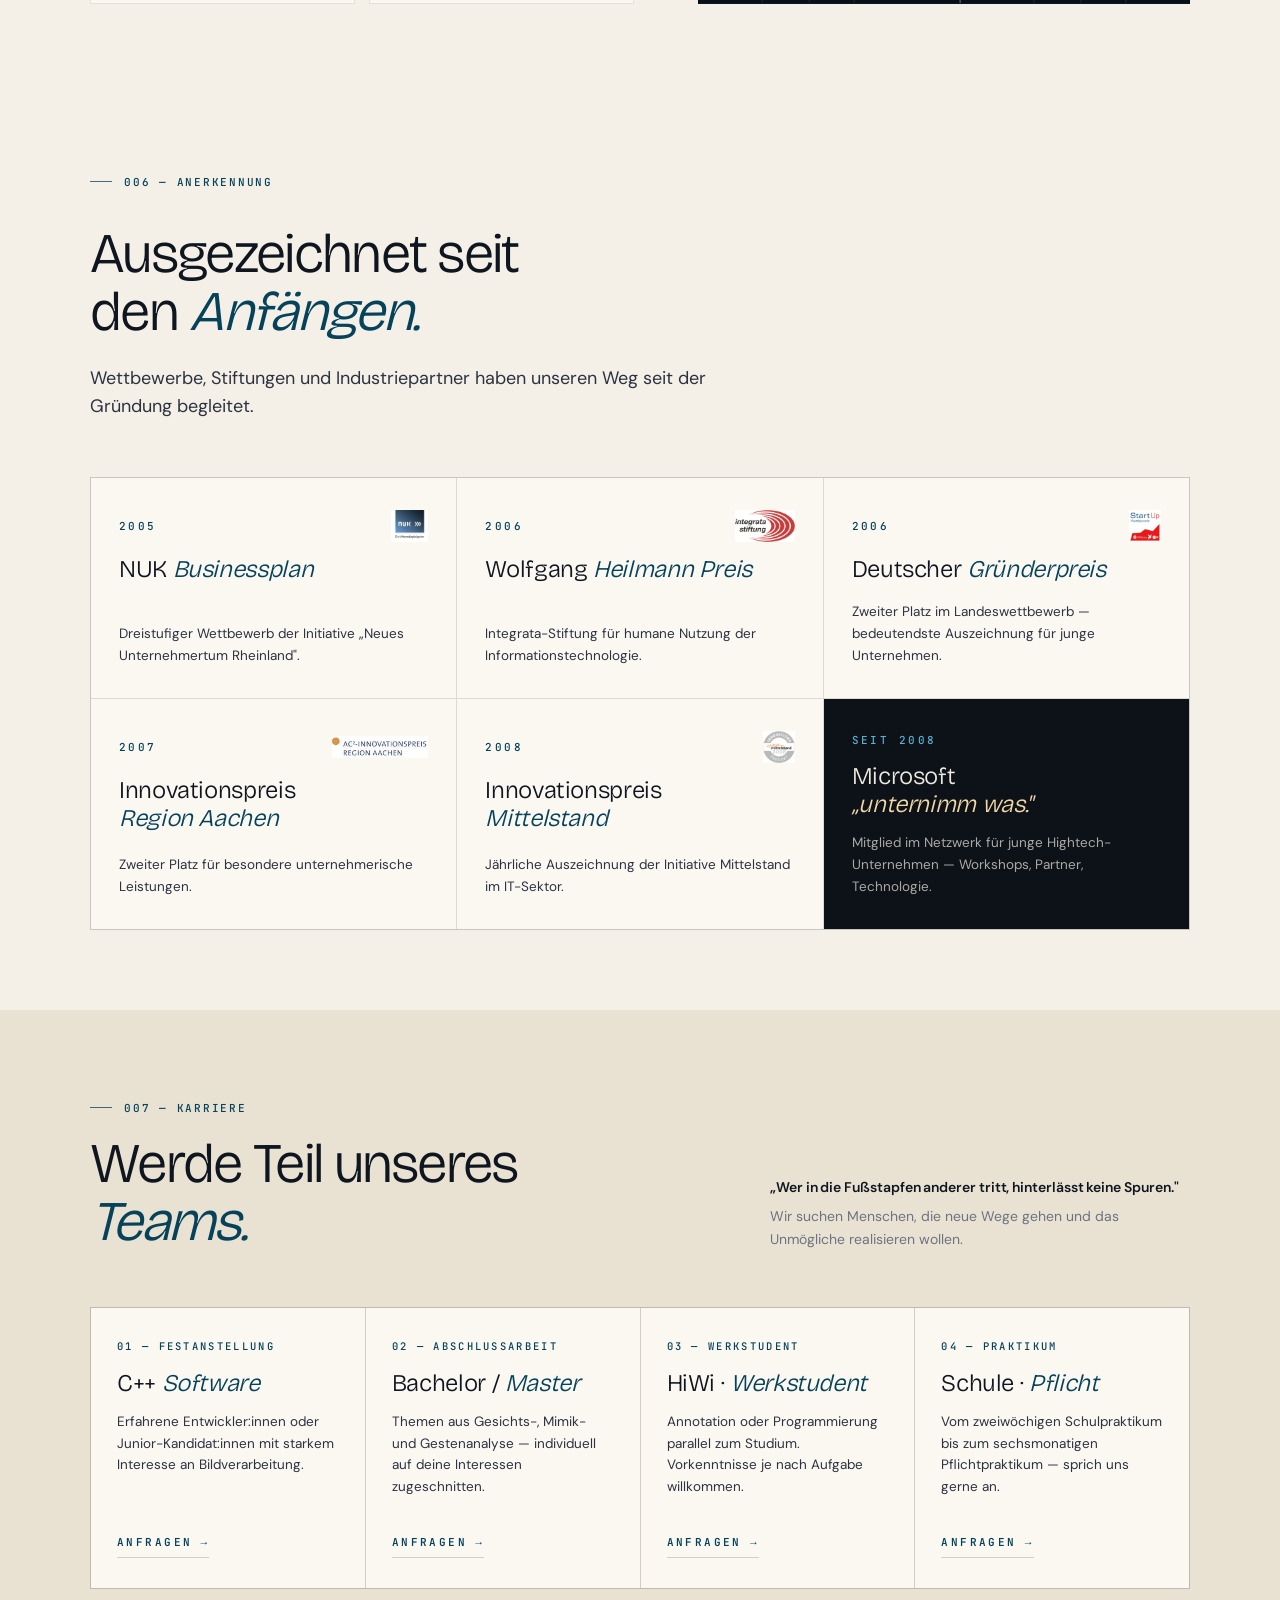
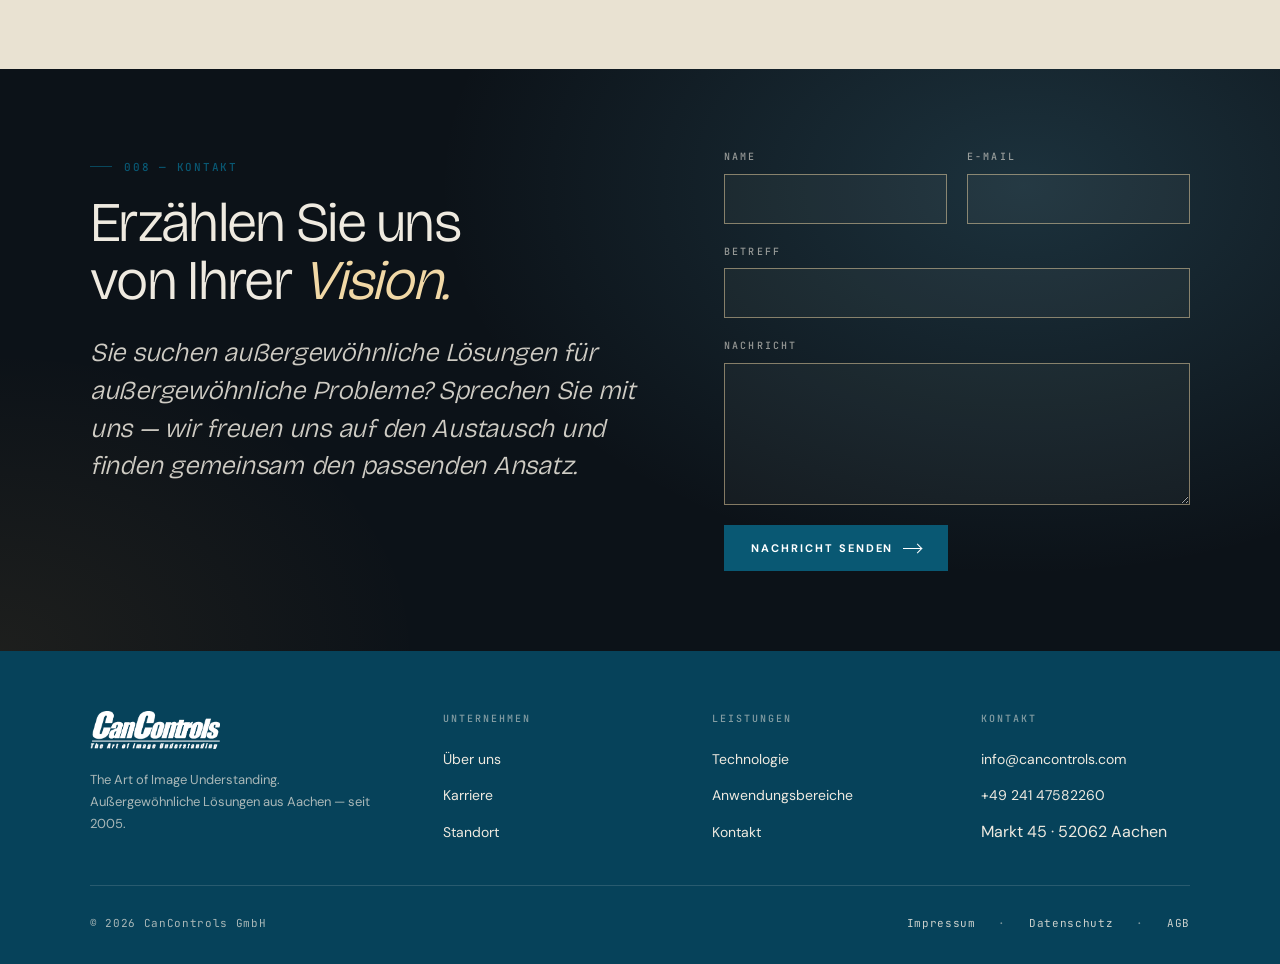
==== commit b38ce7f4: "intro animation" ====
--- a/index.html
+++ b/index.html
@@ -986,9 +986,70 @@
   .bereich-grid .kurs-card--feature{grid-column:1}
 }
 
+/* ============ INTRO ANIMATION — computer vision themed ============ */
+@keyframes hero-scan{
+  0%   { top:0;        opacity:0 }
+  10%  {               opacity:1 }
+  92%  {               opacity:1 }
+  100% { top:100%;     opacity:0 }
+}
+@keyframes hero-img-resolve{
+  0%   { opacity:.08; filter:saturate(0) brightness(.55) contrast(1.35) }
+  55%  { opacity:.35; filter:saturate(.45) brightness(.85) contrast(1.15) }
+  100% { opacity:.55; filter:saturate(.78) brightness(1) contrast(1.05) }
+}
+@keyframes hero-viewfinder{
+  0%   { opacity:0; transform:translate(-50%,-50%) scale(.7) }
+  30%  { opacity:1; transform:translate(-50%,-50%) scale(1) }
+  72%  { opacity:1; transform:translate(-50%,-50%) scale(1) }
+  100% { opacity:0; transform:translate(-50%,-50%) scale(1.12) }
+}
+@keyframes hero-grid-pulse{
+  0%   { opacity:0 }
+  45%  { opacity:.55 }
+  100% { opacity:.30 }
+}
+@keyframes hero-content-rise{
+  from { opacity:0; transform:translateY(18px) }
+  to   { opacity:1; transform:translateY(0) }
+}
+
+.hero__scan{
+  position:absolute;left:0;right:0;top:0;height:2px;z-index:3;
+  background:linear-gradient(90deg,transparent 4%,rgba(91,176,207,.95) 50%,transparent 96%);
+  box-shadow:0 0 28px 6px rgba(91,176,207,.45),0 0 80px 14px rgba(91,176,207,.22);
+  pointer-events:none;
+  animation:hero-scan 1.8s cubic-bezier(.55,.05,.45,1) .15s both;
+}
+
+.hero__viewfinder{
+  position:absolute;top:46%;left:50%;
+  width:230px;height:300px;
+  transform:translate(-50%,-50%);
+  z-index:3;pointer-events:none;opacity:0;
+  animation:hero-viewfinder 2s cubic-bezier(.22,1,.36,1) .7s both;
+}
+.hero__viewfinder-corner{position:absolute;width:22px;height:22px;border:0 solid var(--accent-on-dark)}
+.hero__viewfinder-corner--tl{top:0;left:0;border-top-width:2px;border-left-width:2px}
+.hero__viewfinder-corner--tr{top:0;right:0;border-top-width:2px;border-right-width:2px}
+.hero__viewfinder-corner--bl{bottom:0;left:0;border-bottom-width:2px;border-left-width:2px}
+.hero__viewfinder-corner--br{bottom:0;right:0;border-bottom-width:2px;border-right-width:2px}
+
+.hero__img{animation:hero-img-resolve 2s cubic-bezier(.22,1,.36,1) both}
+.hero__grid{animation:hero-grid-pulse 1.6s cubic-bezier(.22,1,.36,1) .3s both}
+
+.hero__content .container > *{opacity:0;animation:hero-content-rise .8s cubic-bezier(.22,1,.36,1) both}
+.hero__content .container > .hero__eyebrow{animation-delay:1.05s}
+.hero__content .container > .hero__headline{animation-delay:1.25s}
+.hero__content .container > .hero__lead{animation-delay:1.50s}
+.hero__content .container > .hero__sub{animation-delay:1.70s}
+.hero__content .container > .hero__actions{animation-delay:1.90s}
+
 @media (prefers-reduced-motion:reduce){
   *,*::before,*::after{animation-duration:.01ms !important;animation-iteration-count:1 !important;transition-duration:.01ms !important}
   .hero__marquee-track{animation:none}
+  .hero__scan,.hero__viewfinder{display:none}
+  .hero__content .container > *{opacity:1}
 }
 </style>
 </head>
@@ -1070,6 +1131,13 @@
   <div class="hero__grid" aria-hidden="true"></div>
   <div class="hero__grain" aria-hidden="true"></div>
   <div class="hero__corner" aria-hidden="true">CanControls · Aachen · est. 2005</div>
+  <div class="hero__scan" aria-hidden="true"></div>
+  <div class="hero__viewfinder" aria-hidden="true">
+    <span class="hero__viewfinder-corner hero__viewfinder-corner--tl"></span>
+    <span class="hero__viewfinder-corner hero__viewfinder-corner--tr"></span>
+    <span class="hero__viewfinder-corner hero__viewfinder-corner--bl"></span>
+    <span class="hero__viewfinder-corner hero__viewfinder-corner--br"></span>
+  </div>
 
   <div class="hero__content">
     <div class="container">
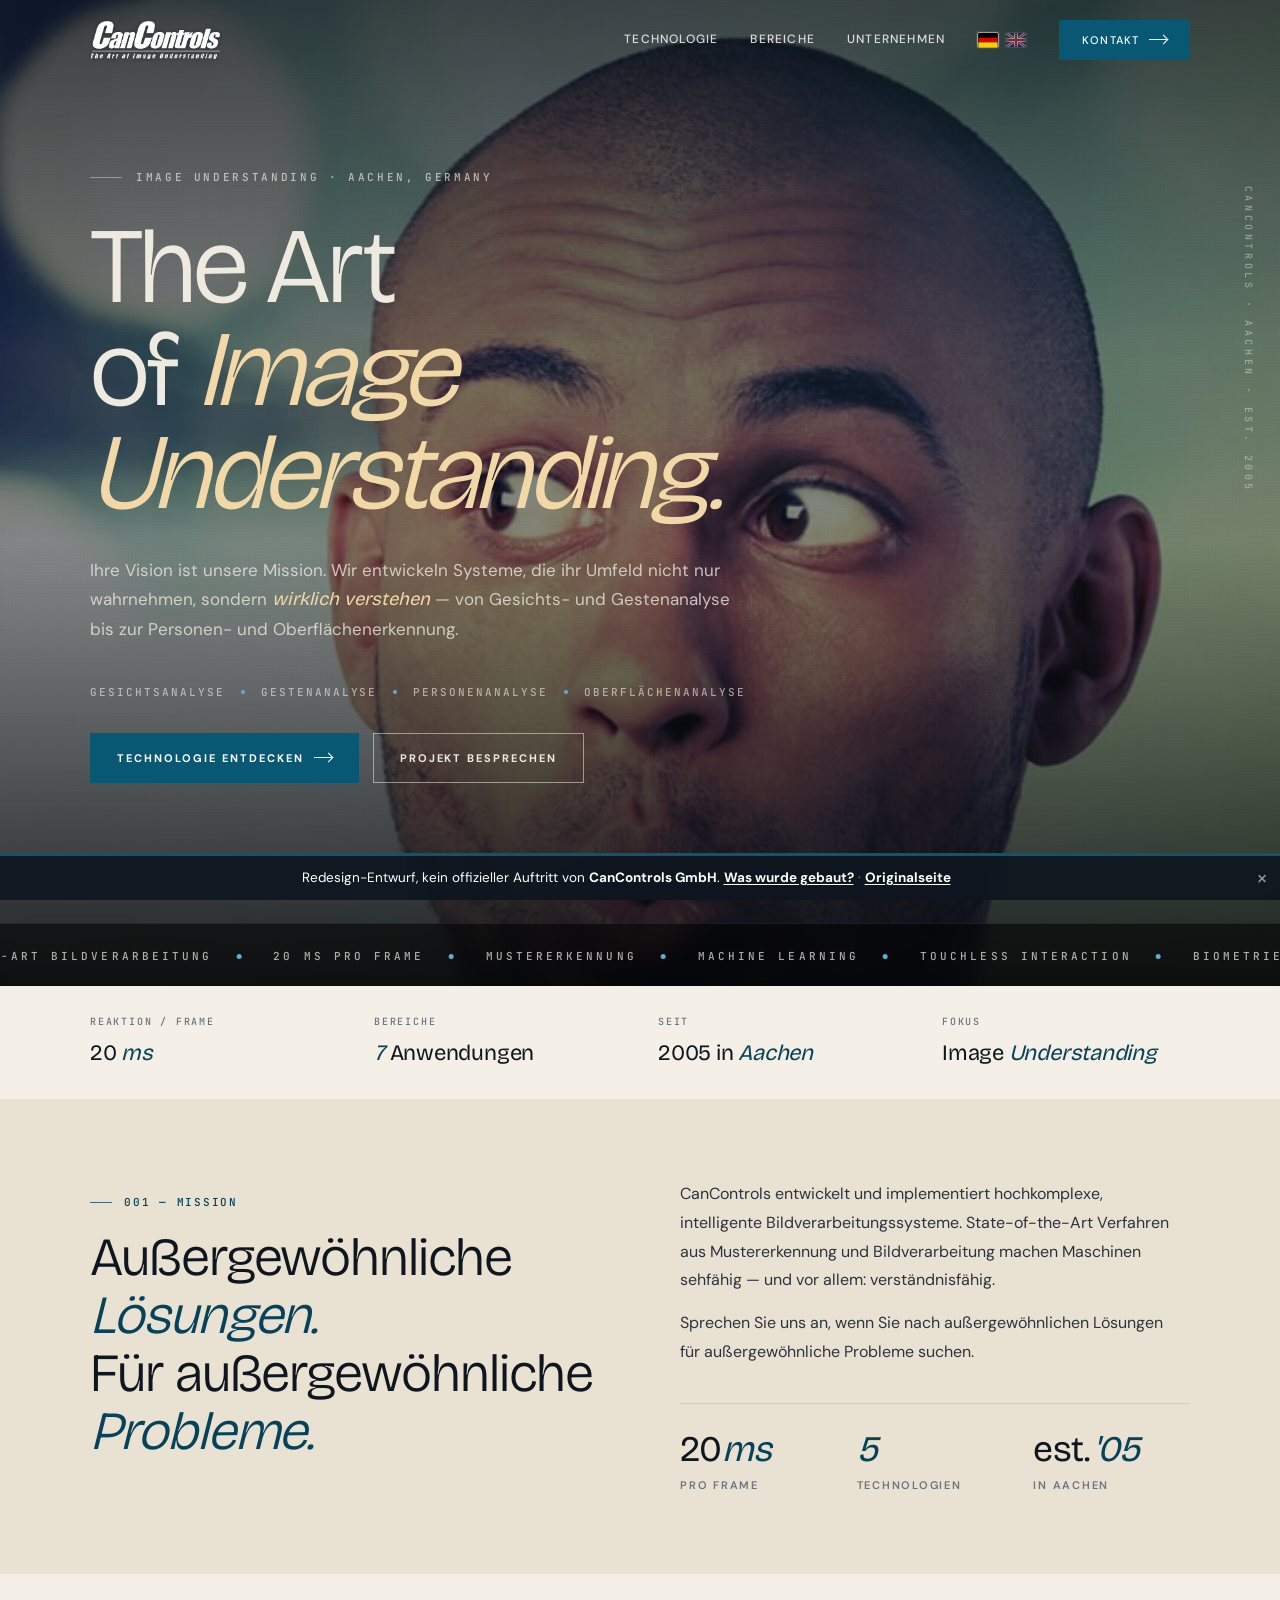
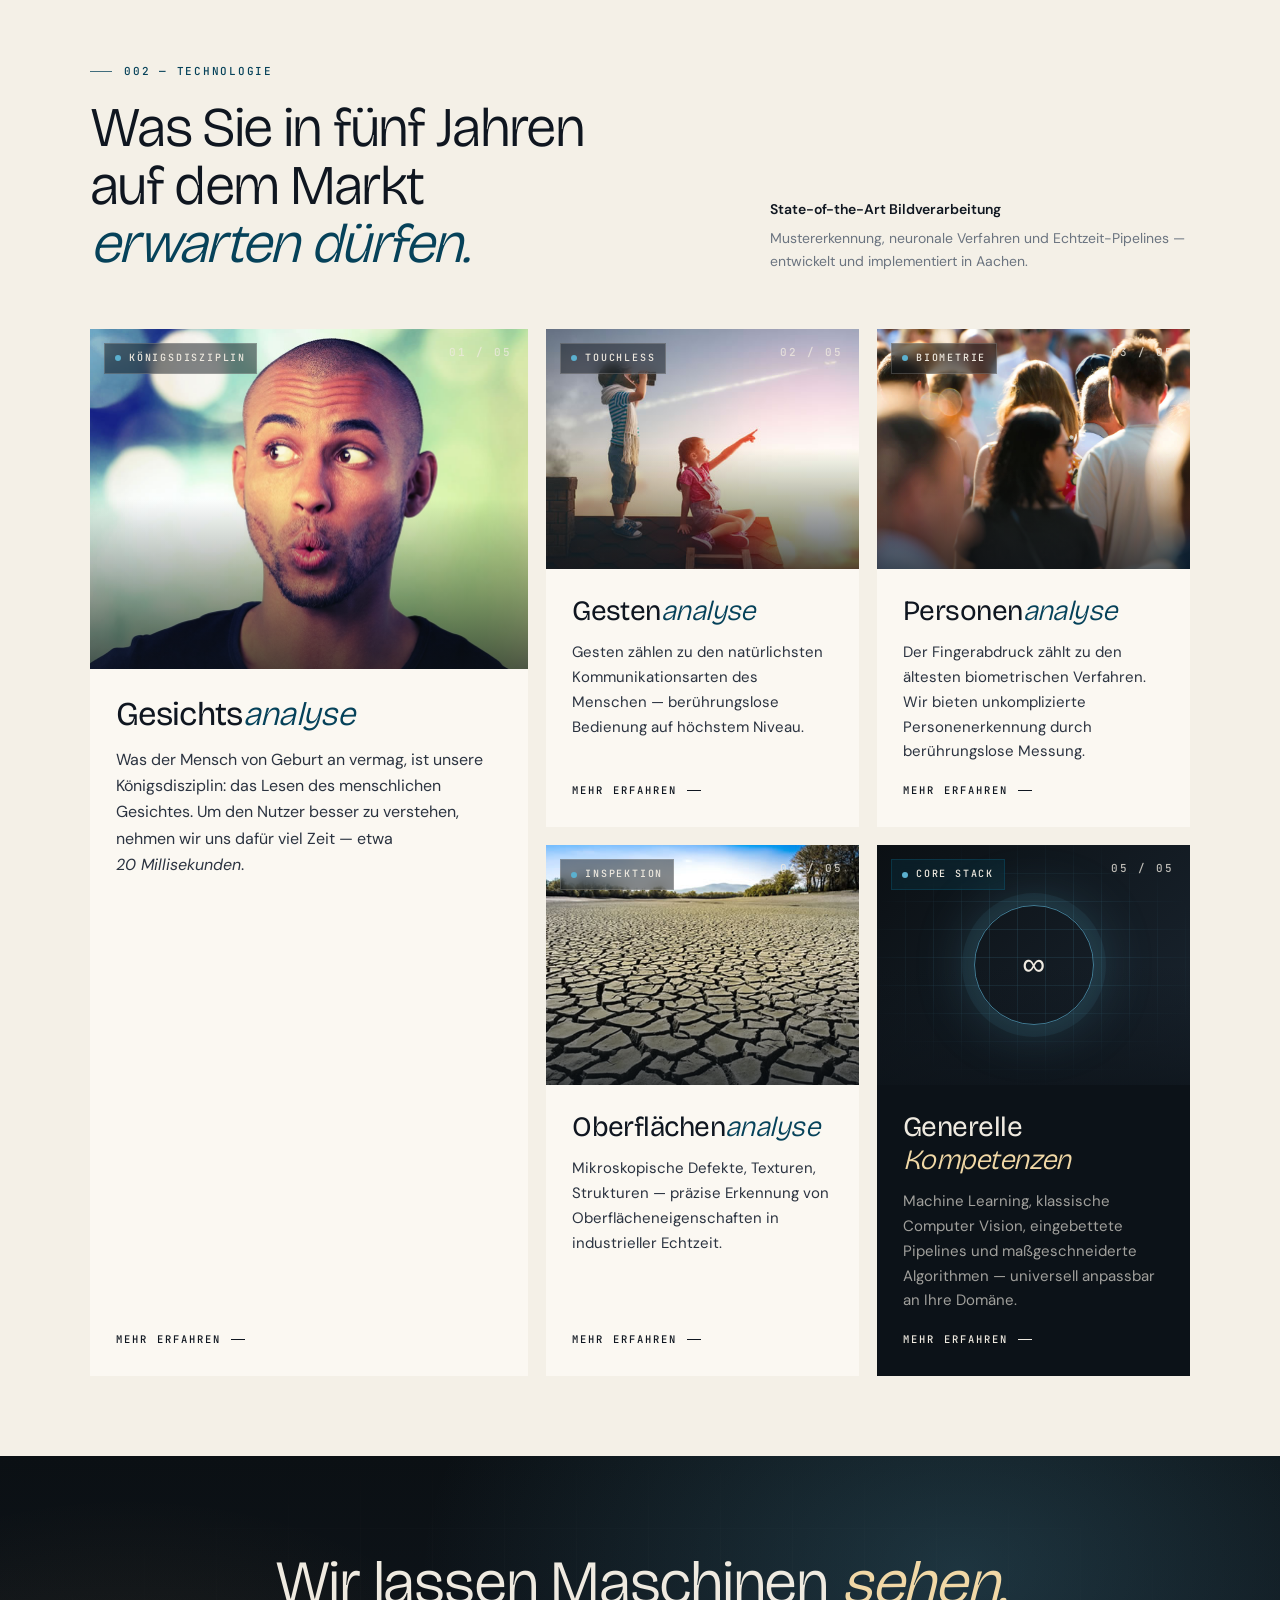
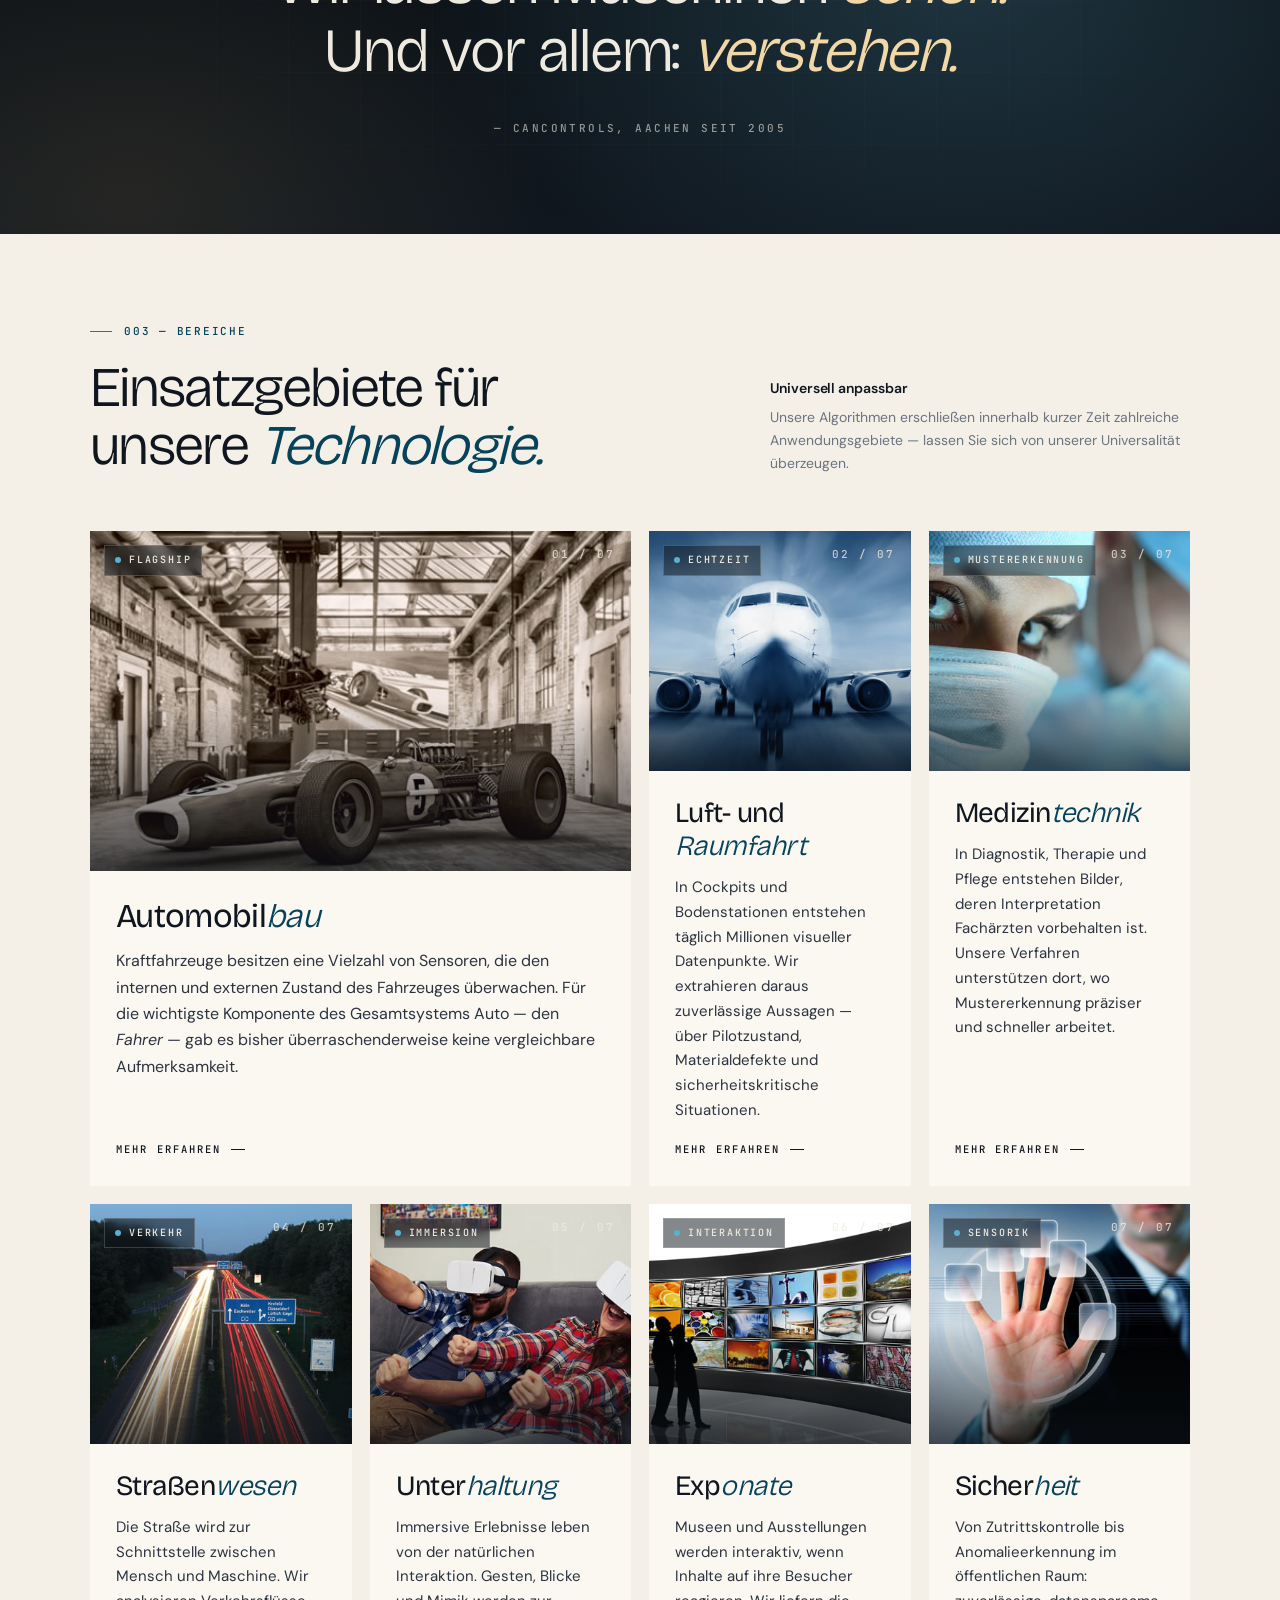
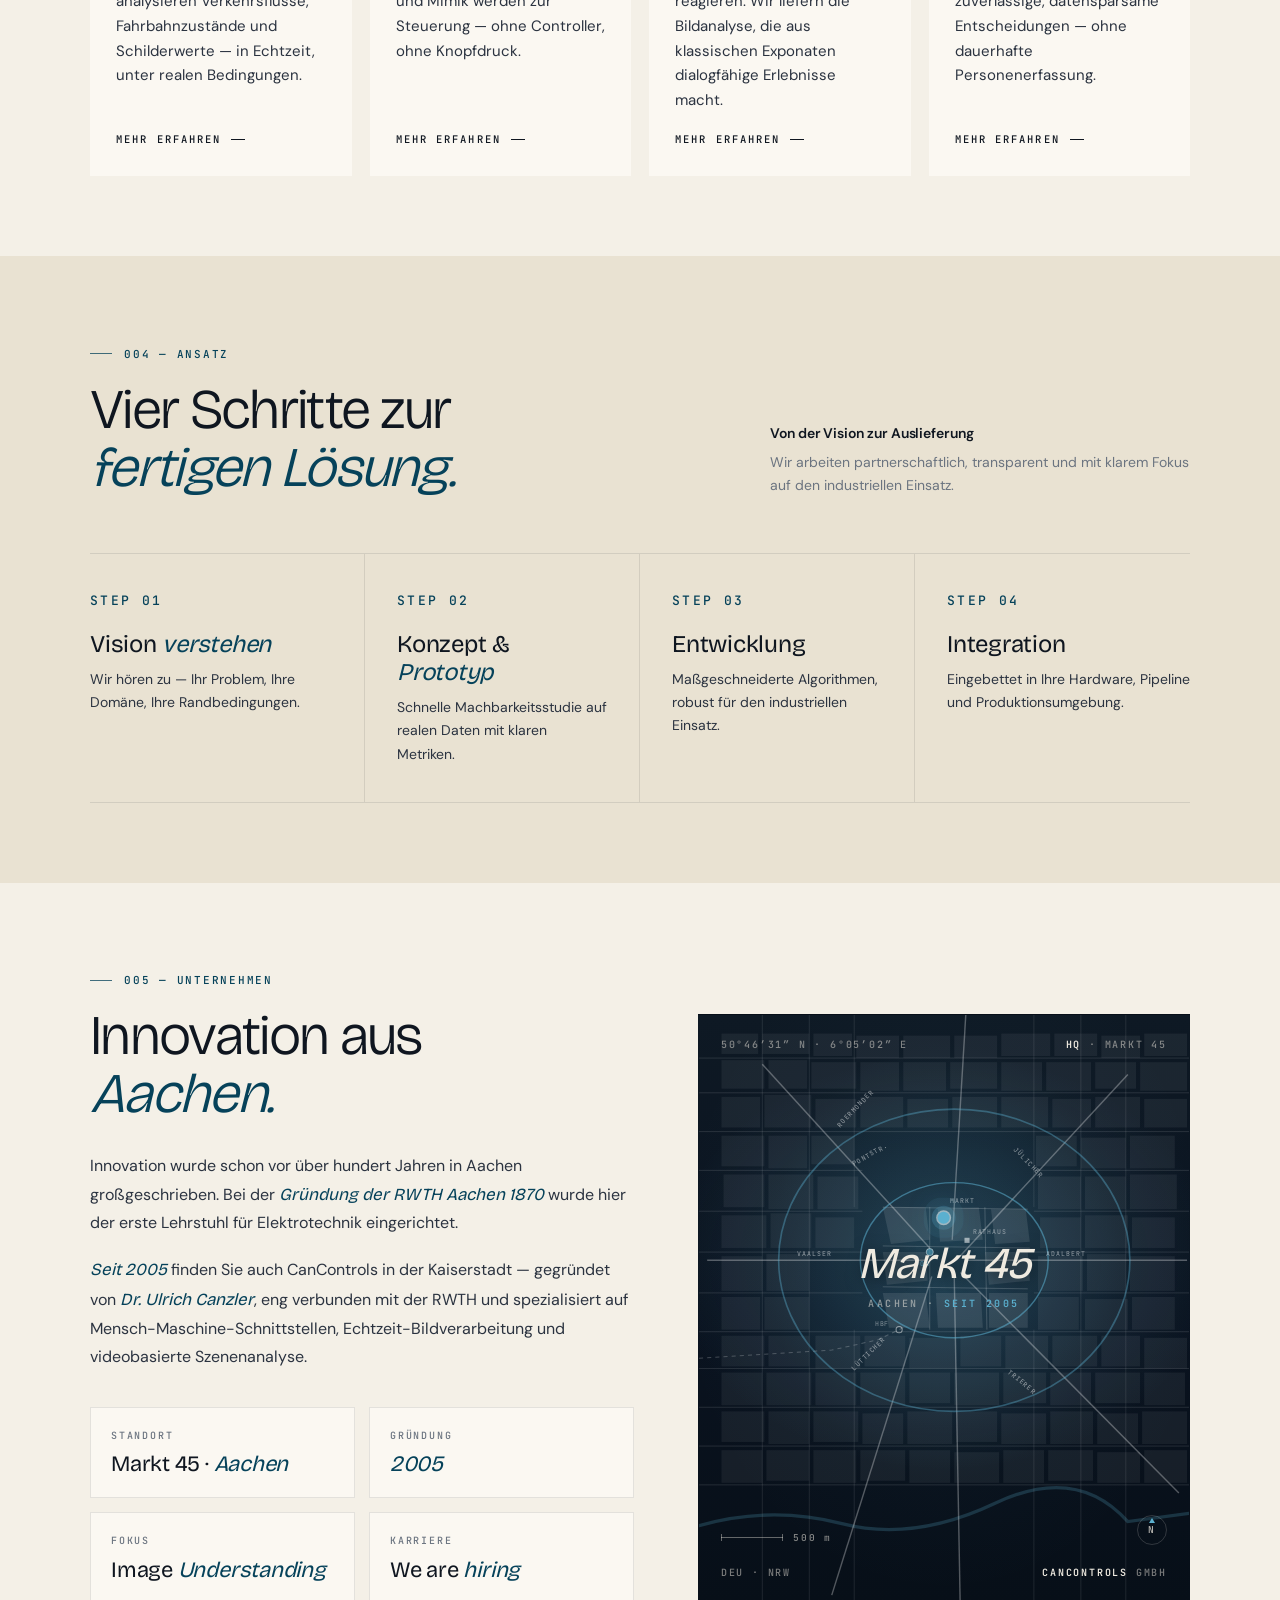
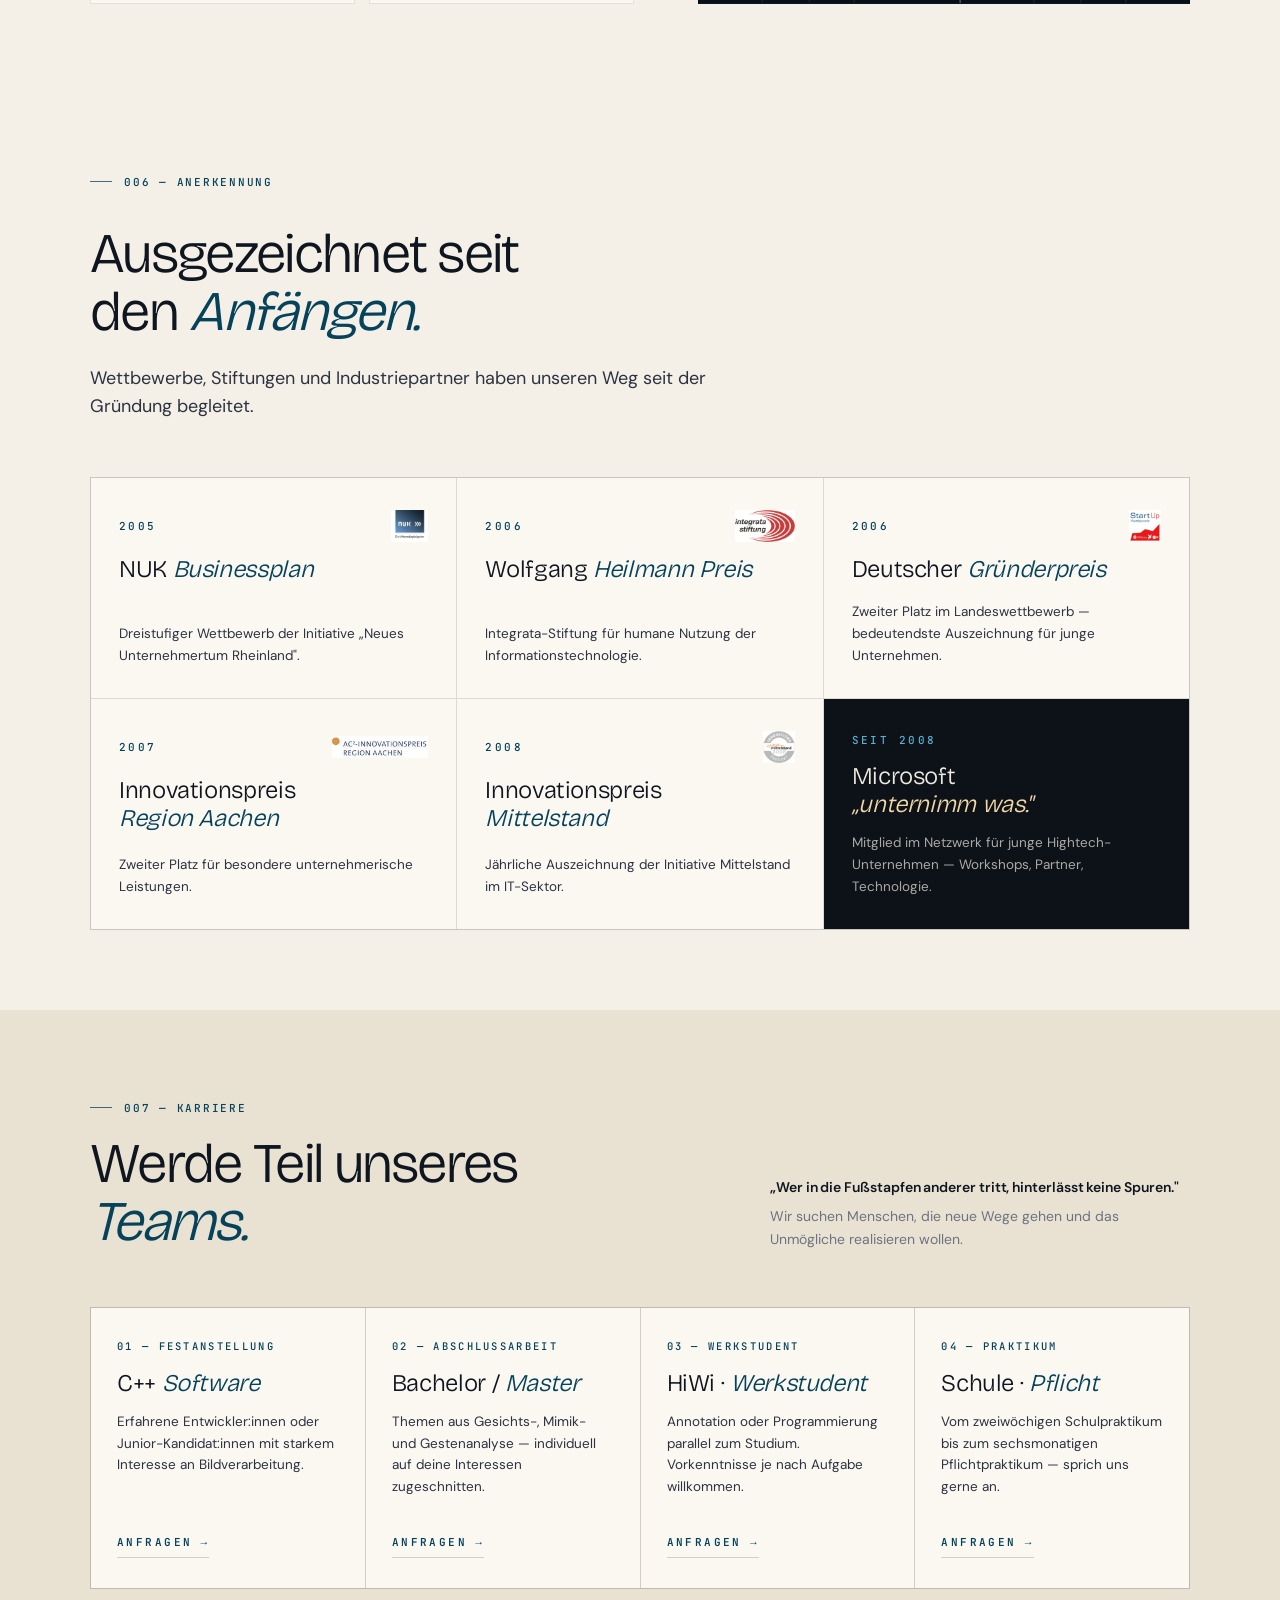
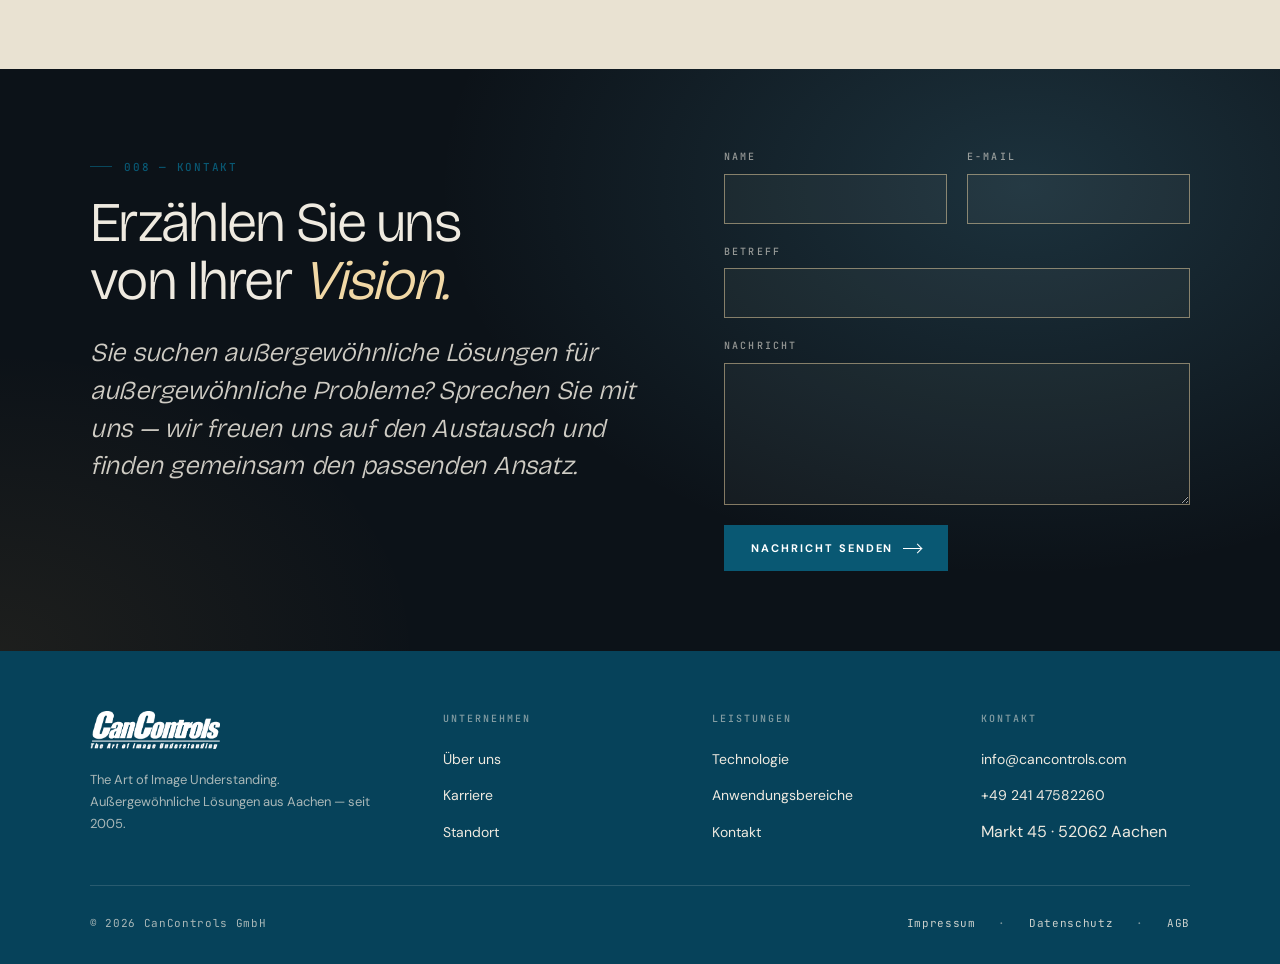
==== commit 9f1de24a: "Demo-Leiste (Entwurfs-Hinweis) mit Link auf die Hinweisseite, Muster petra-pferde Co-Authored-By: Cl" ====
--- a/index.html
+++ b/index.html
@@ -34,6 +34,23 @@
   font-style: normal;
   font-display: swap;
 }
+
+/* ---------- Demo-Leiste (Entwurfs-Hinweis, Muster petra-pferde; 18.07.2026) ---------- */
+.demobar{
+  position:fixed;bottom:0;left:0;right:0;z-index:1200;
+  background:rgba(15,22,32,.93);backdrop-filter:blur(10px);-webkit-backdrop-filter:blur(10px);color:#fff;
+  display:flex;align-items:center;justify-content:center;gap:16px;
+  padding:12px 46px 12px 18px;font-size:13.5px;line-height:1.5;text-align:center;
+  border-top:3px solid #095873;transform:translateY(100%);
+  animation:demoin .5s .9s cubic-bezier(.22,1,.36,1) forwards;
+}
+@keyframes demoin{to{transform:none}}
+.demobar a{color:#fff;text-decoration:underline;text-underline-offset:2px;font-weight:700}
+.demobar__sep{opacity:.5}
+.demobar button{position:absolute;right:12px;background:none;border:0;color:rgba(255,255,255,.55);font-size:22px;line-height:1;cursor:pointer}
+.demobar button:hover{color:#fff}
+.demobar.hide{display:none}
+@media (prefers-reduced-motion: reduce){.demobar{animation:none;transform:none}}
 </style>
 <style>
 /* ============================================================
@@ -2100,5 +2117,17 @@
     });
   });
 </script>
+<div class="demobar" id="demobar">
+  <span>Redesign-Entwurf, kein offizieller Auftritt von <b>CanControls GmbH</b>. <a href="https://suak0903.github.io/akyol-neu/hinweise-cancontrols.html" target="_blank" rel="noopener">Was wurde gebaut?</a> <span class="demobar__sep">&middot;</span> <a href="https://www.cancontrols.com/" target="_blank" rel="noopener">Originalseite</a></span>
+  <button id="demoClose" aria-label="Hinweis schließen">&times;</button>
+</div>
+<script>
+(function(){
+  var bar=document.getElementById('demobar'),btn=document.getElementById('demoClose');
+  if(!bar||!btn)return;
+  if(sessionStorage.getItem('demobar-hidden')==='1'){bar.classList.add('hide');return}
+  btn.addEventListener('click',function(){bar.classList.add('hide');sessionStorage.setItem('demobar-hidden','1')});
+})();
+</script>
 </body>
 </html>
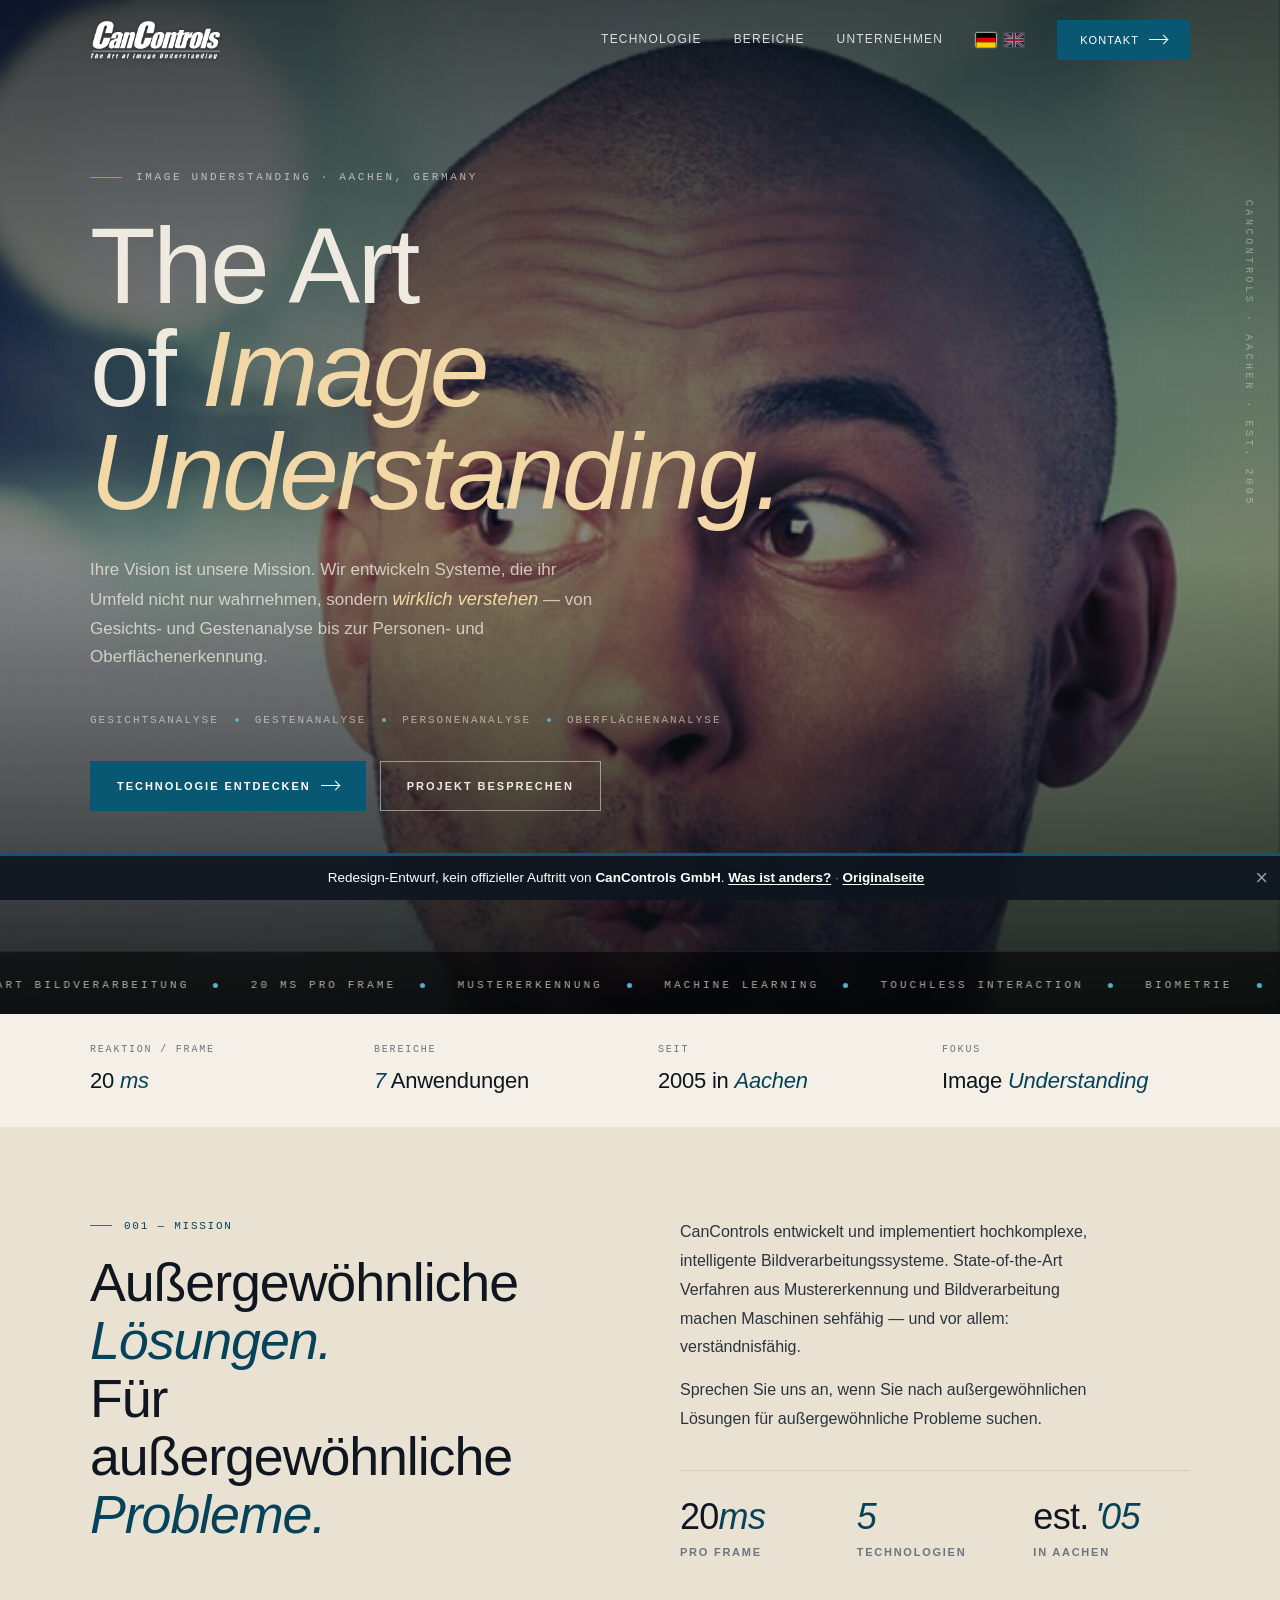
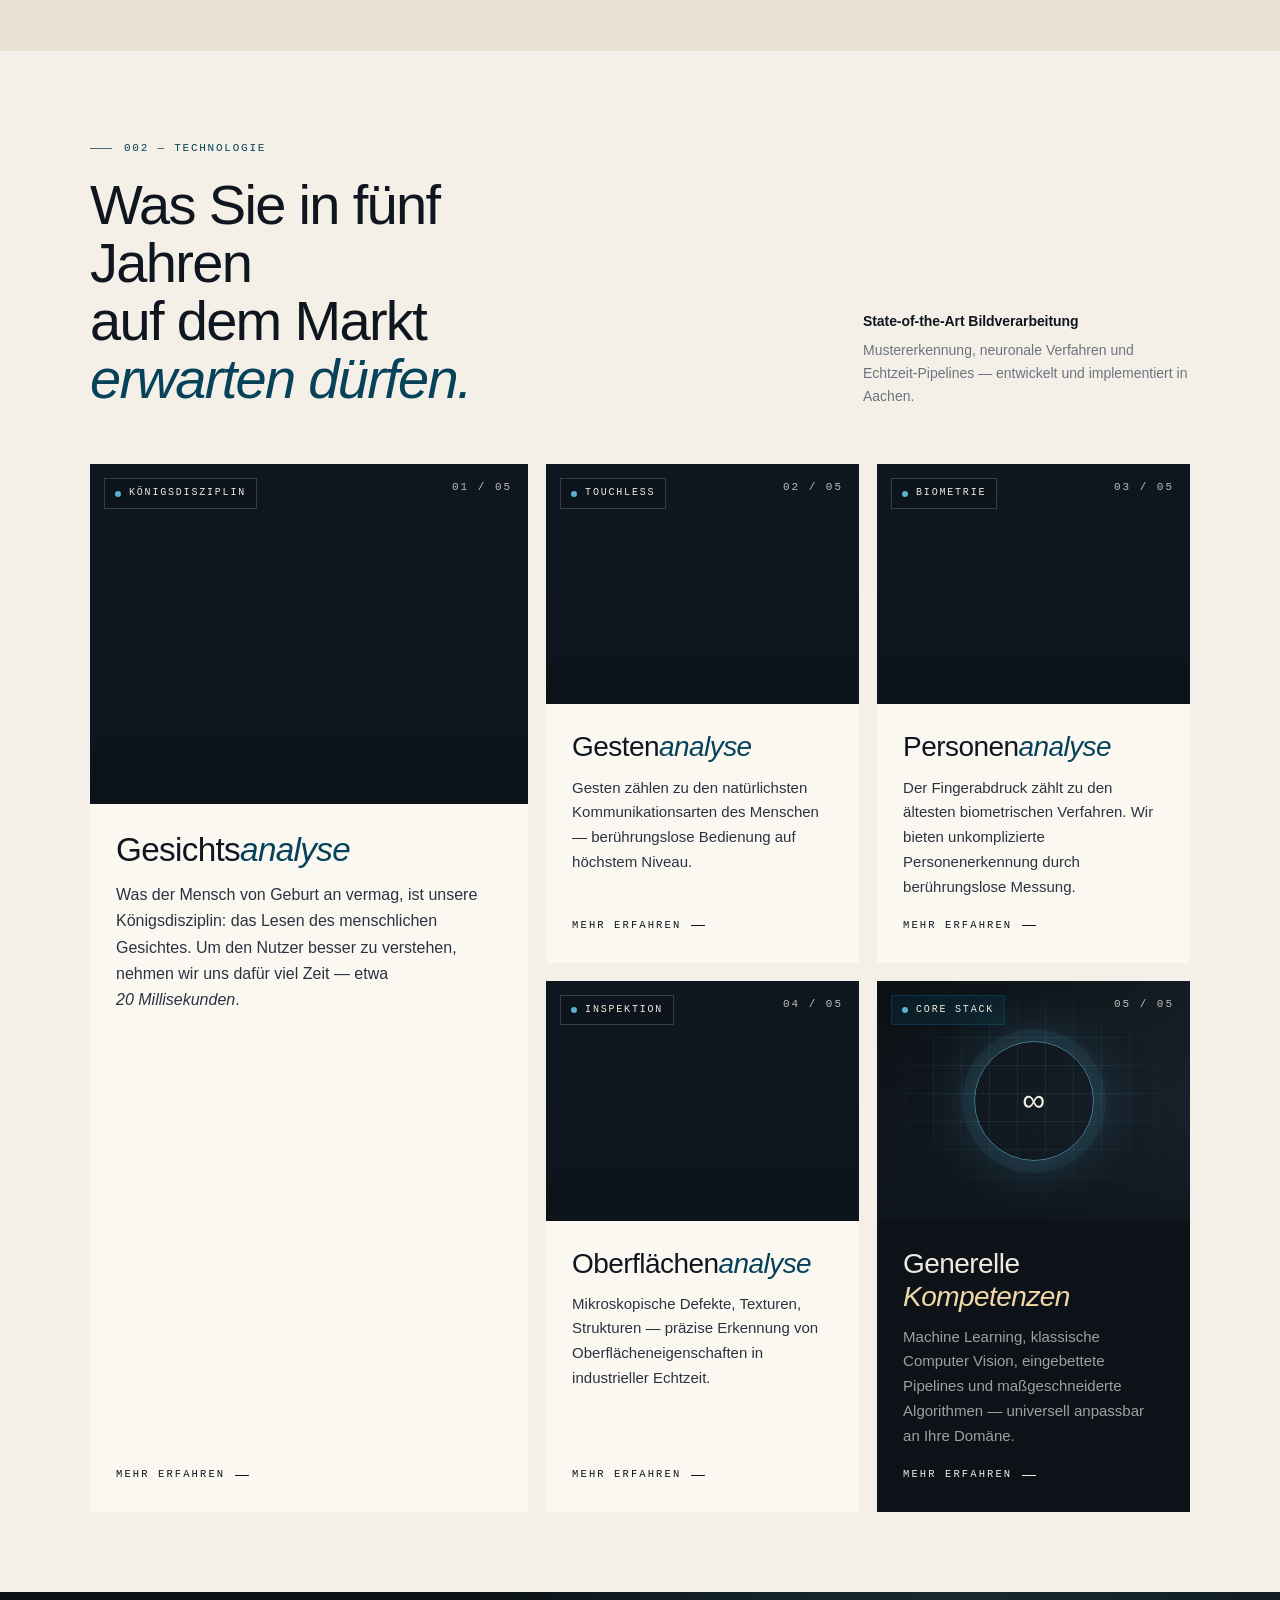
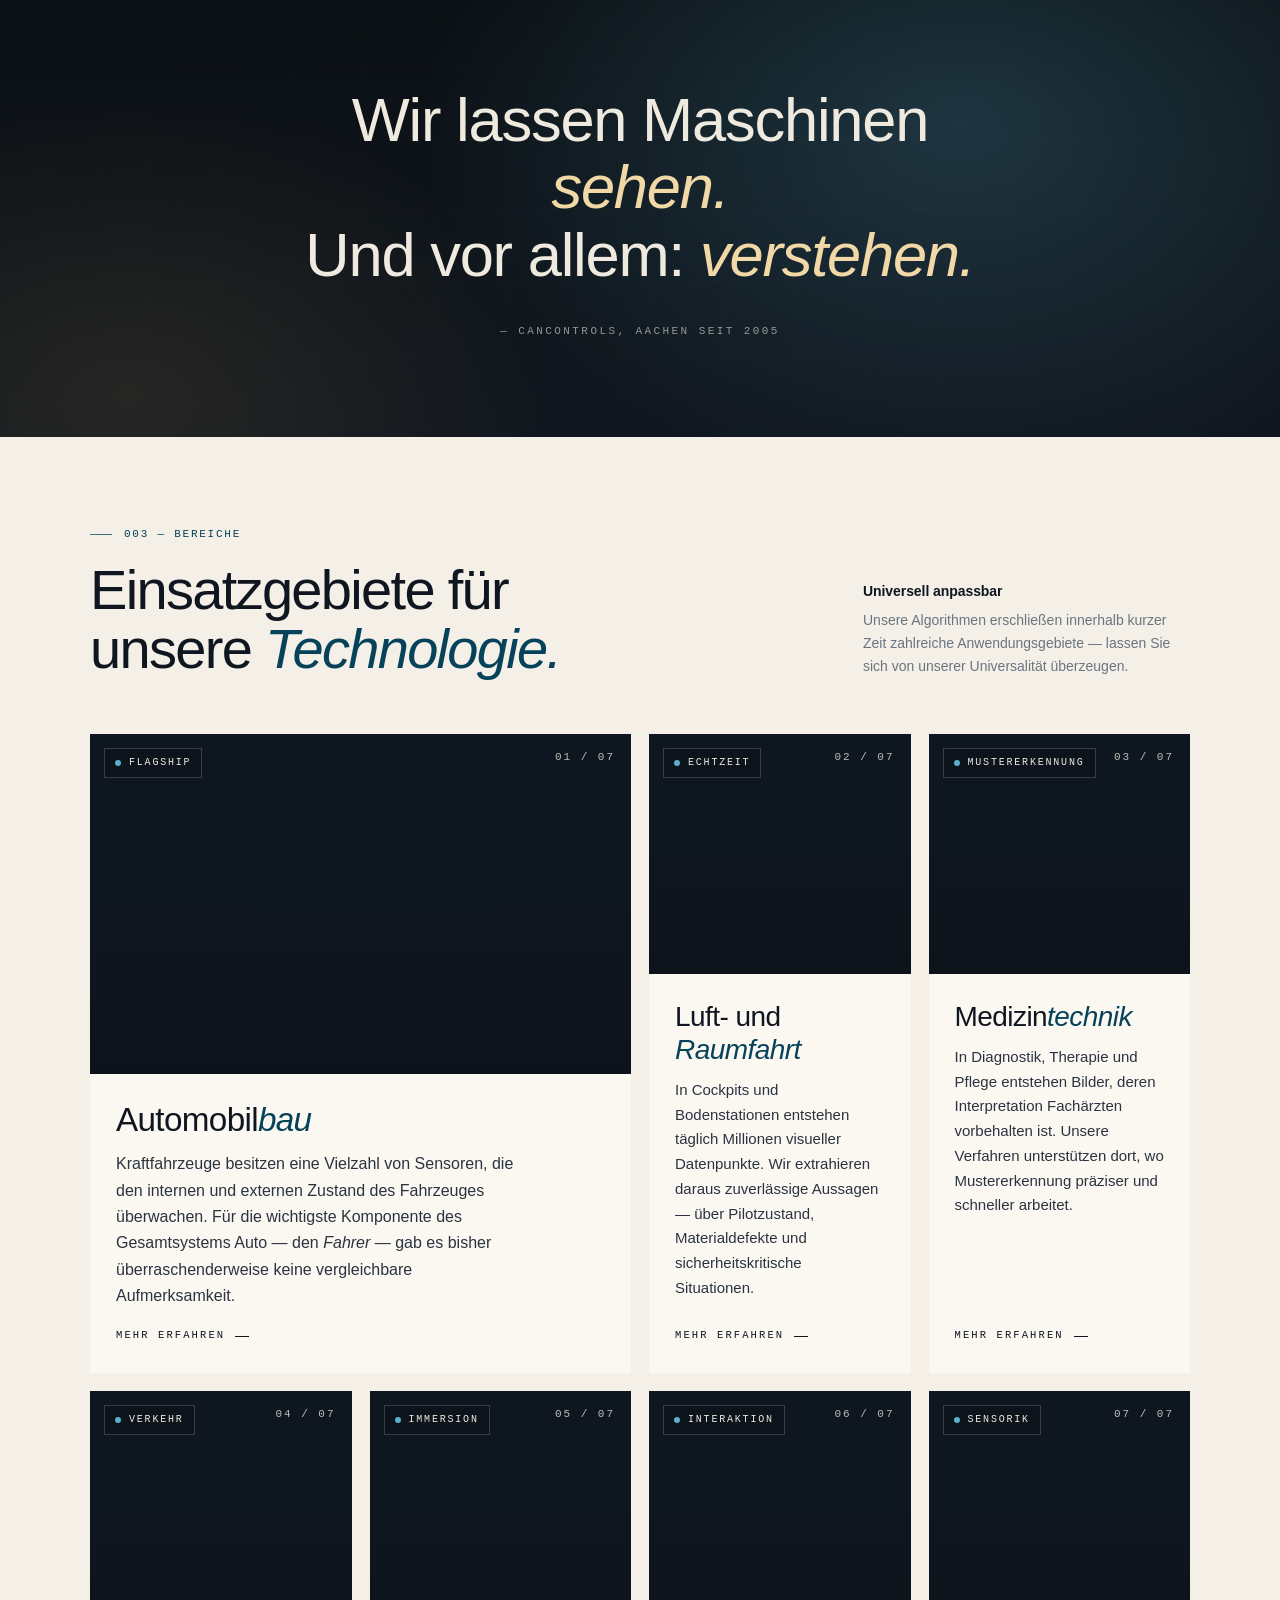
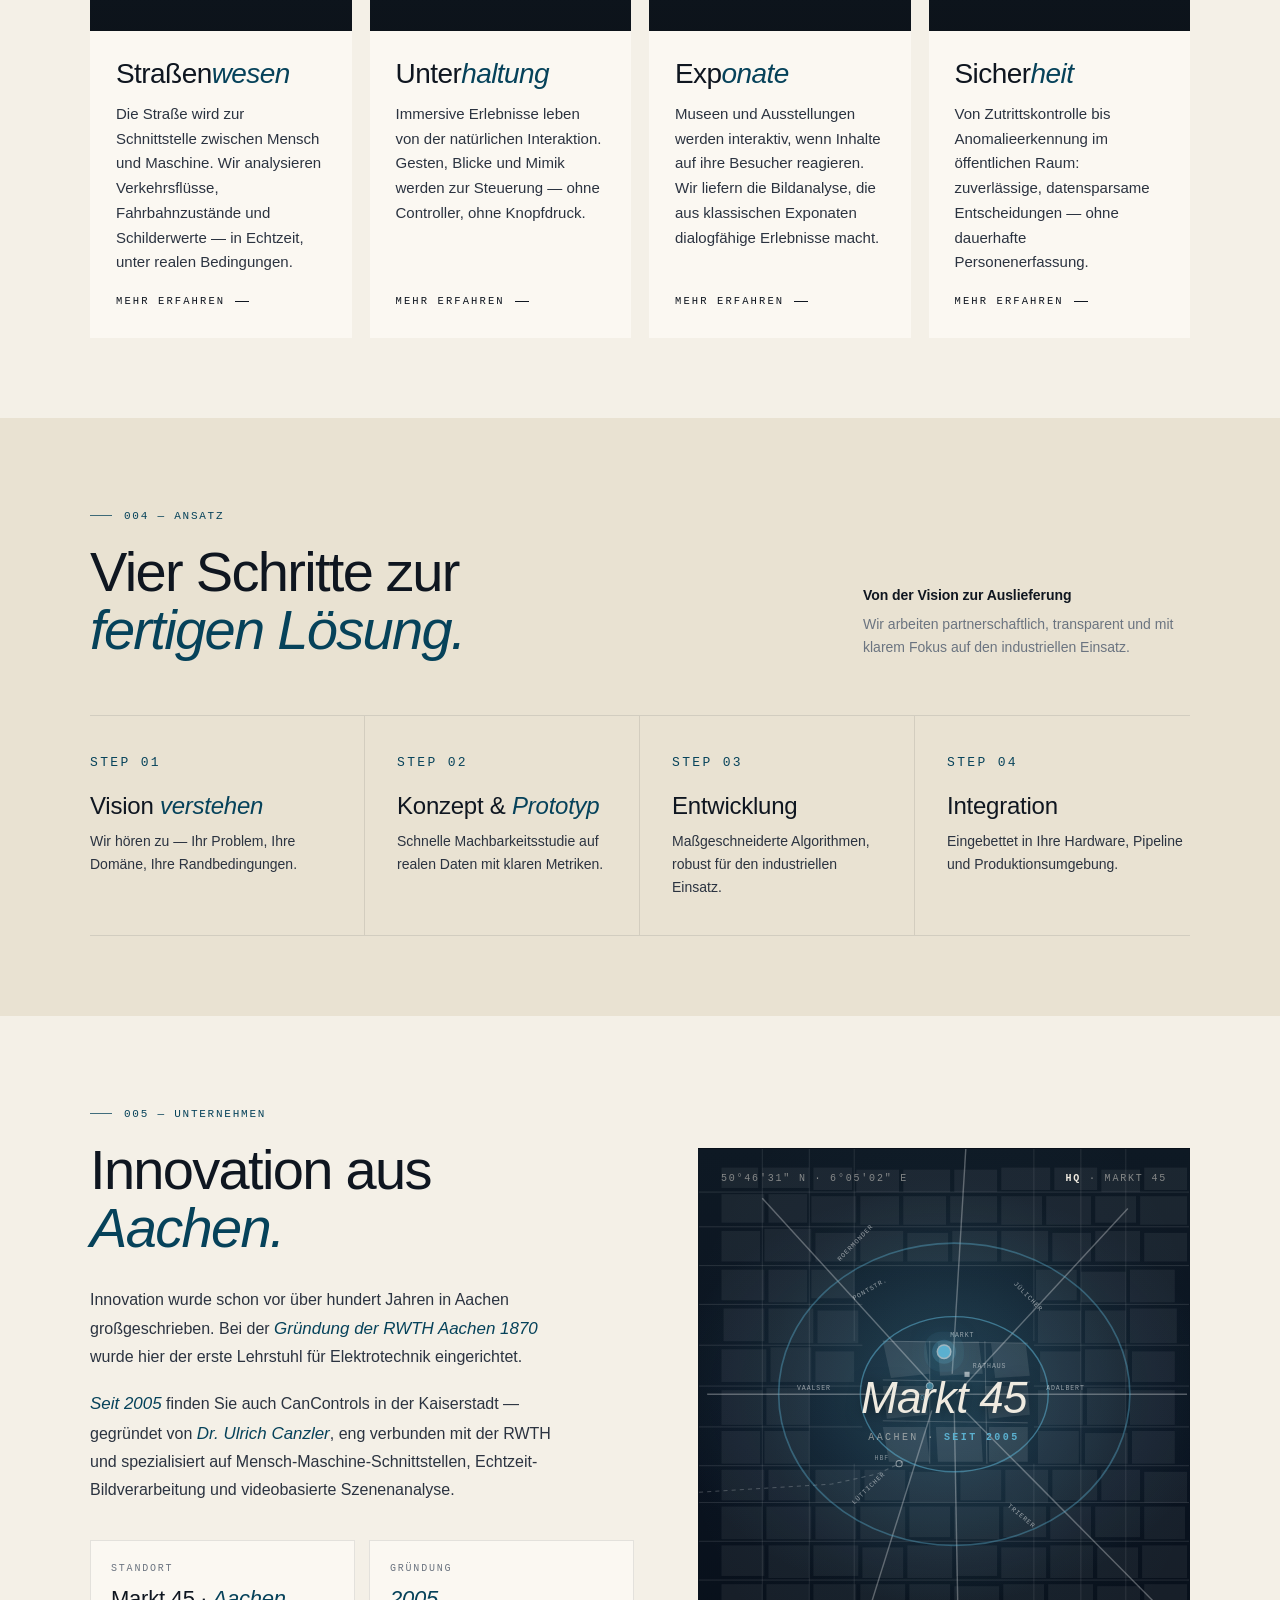
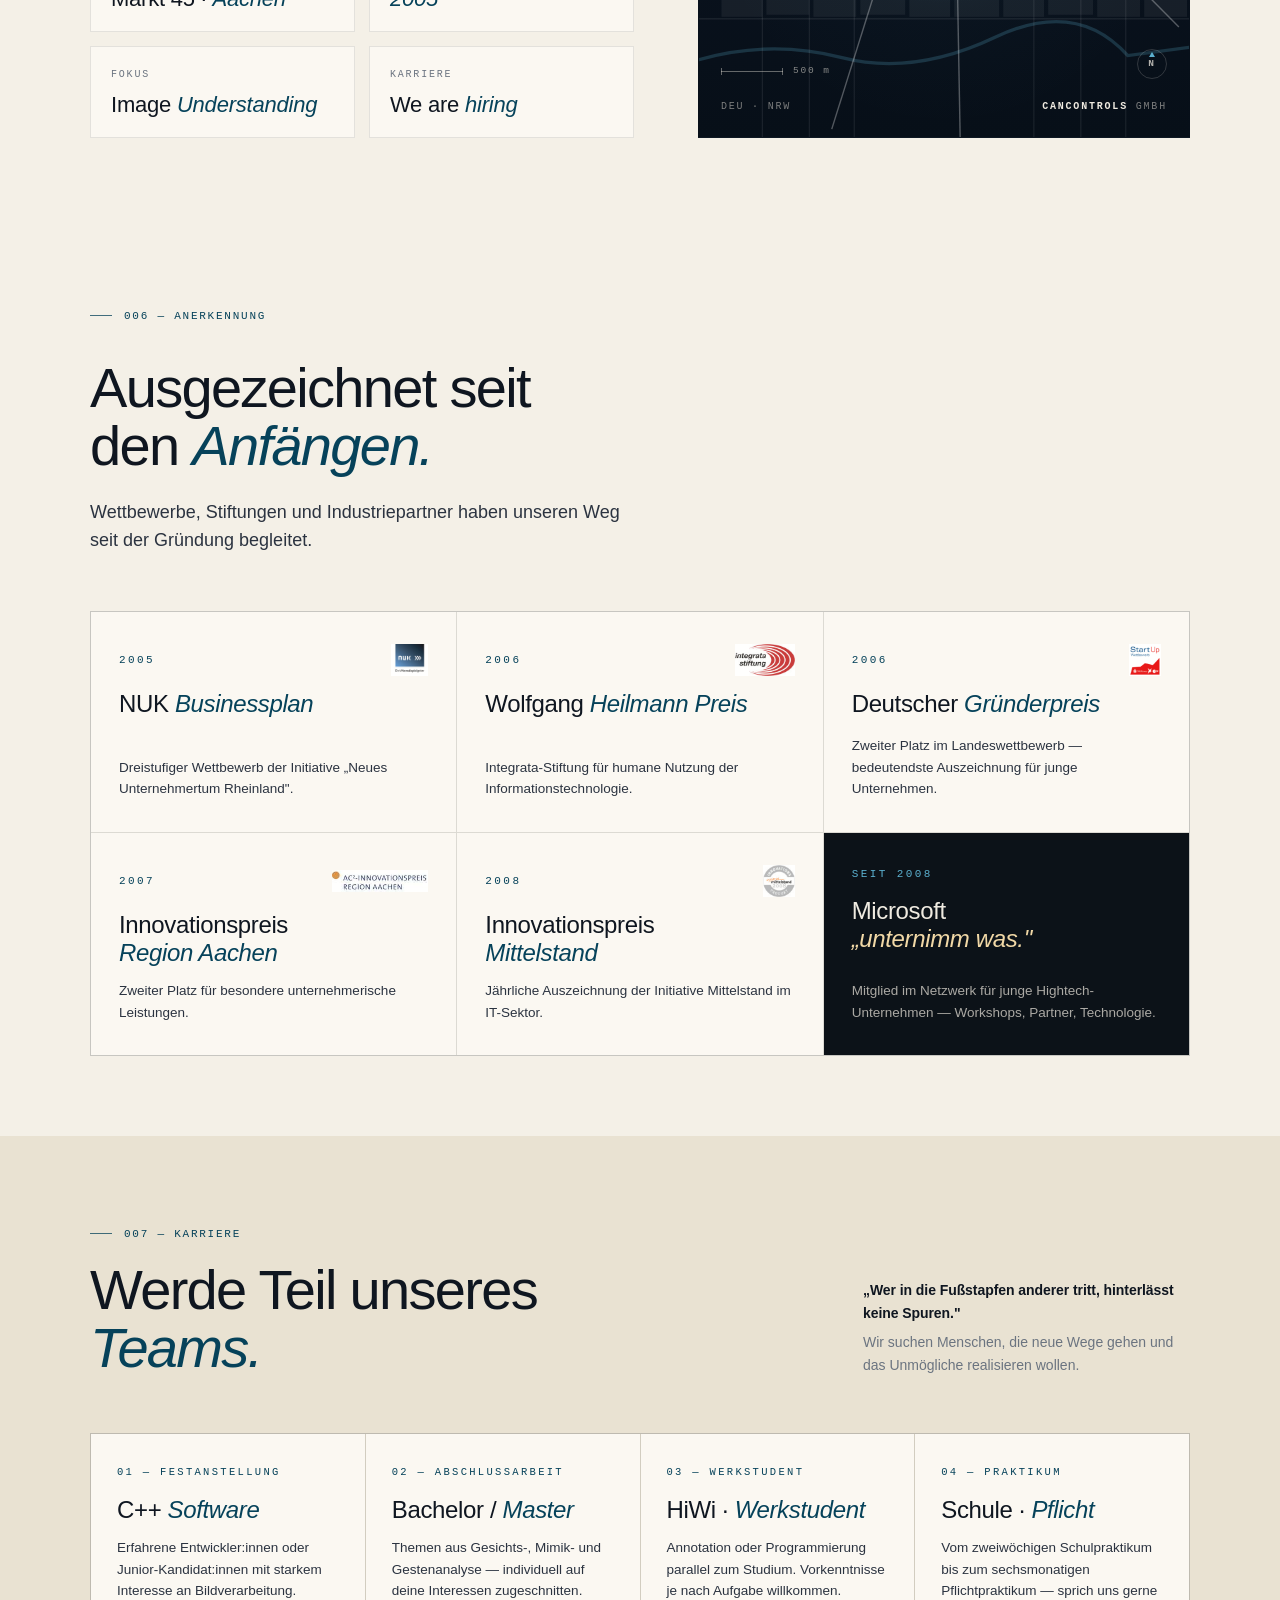
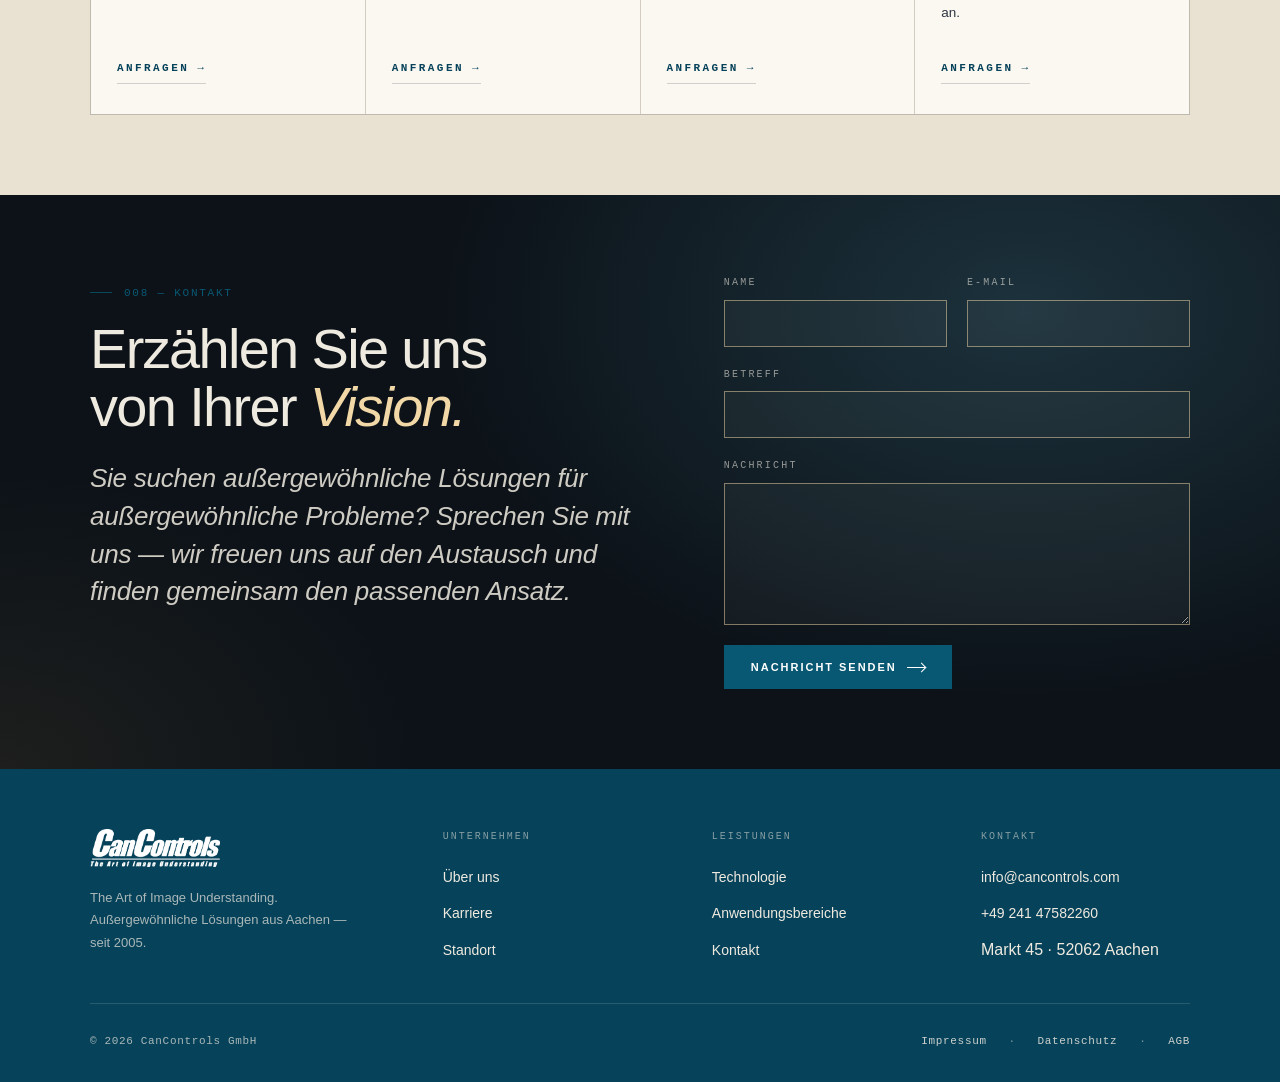
==== commit 99bdf239: "hinweise.html nach Kit-Standard im CanControls-Design; CSS aus index.html nach css/site.css ausgelag" ====
--- a/index.html
+++ b/index.html
@@ -5,1070 +5,9 @@
 <meta name="viewport" content="width=device-width, initial-scale=1" />
 <title>CanControls — The Art of Image Understanding</title>
 <link rel="icon" type="image/jpeg" href="media/CC-Logo-klein.jpg" />
-<style>
-@font-face {
-  font-family: 'Bricolage Grotesque';
-  src: url('fonts/bricolage-grotesque-latin-opsz-normal.woff2') format('woff2-variations');
-  font-weight: 200 800;
-  font-style: normal;
-  font-display: swap;
-}
-@font-face {
-  font-family: 'DM Sans';
-  src: url('fonts/dm-sans-latin-wght-normal.woff2') format('woff2-variations');
-  font-weight: 100 1000;
-  font-style: normal;
-  font-display: swap;
-}
-@font-face {
-  font-family: 'DM Sans';
-  src: url('fonts/dm-sans-latin-wght-italic.woff2') format('woff2-variations');
-  font-weight: 100 1000;
-  font-style: italic;
-  font-display: swap;
-}
-@font-face {
-  font-family: 'JetBrains Mono';
-  src: url('fonts/jetbrains-mono-latin-wght-normal.woff2') format('woff2-variations');
-  font-weight: 100 800;
-  font-style: normal;
-  font-display: swap;
-}
-
-/* ---------- Demo-Leiste (Entwurfs-Hinweis, Muster petra-pferde; 18.07.2026) ---------- */
-.demobar{
-  position:fixed;bottom:0;left:0;right:0;z-index:1200;
-  background:rgba(15,22,32,.93);backdrop-filter:blur(10px);-webkit-backdrop-filter:blur(10px);color:#fff;
-  display:flex;align-items:center;justify-content:center;gap:16px;
-  padding:12px 46px 12px 18px;font-size:13.5px;line-height:1.5;text-align:center;
-  border-top:3px solid #095873;transform:translateY(100%);
-  animation:demoin .5s .9s cubic-bezier(.22,1,.36,1) forwards;
-}
-@keyframes demoin{to{transform:none}}
-.demobar a{color:#fff;text-decoration:underline;text-underline-offset:2px;font-weight:700}
-.demobar__sep{opacity:.5}
-.demobar button{position:absolute;right:12px;background:none;border:0;color:rgba(255,255,255,.55);font-size:22px;line-height:1;cursor:pointer}
-.demobar button:hover{color:#fff}
-.demobar.hide{display:none}
-@media (prefers-reduced-motion: reduce){.demobar{animation:none;transform:none}}
-</style>
-<style>
-/* ============================================================
-   CanControls — Redesign
-   Visual language derived from core:form v3 / Pilaform.
-   DM Sans + Cormorant Garamond · radius 0 · italic emphasis.
-   Brand colours preserved: CanControls teal as accent.
-   ============================================================ */
-
-:root{
-  /* Brand — core:form petrol (secondary accent in core:form) */
-  --accent:#095873;        /* core-form petrol */
-  --accent-dark:#06425A;
-  --accent-rgb:9,88,115;
-  /* brighter petrol for dark contexts (dots, glows, italic emphasis on dark) */
-  --accent-on-dark:#5BB0CF;
-  --accent-on-dark-rgb:91,176,207;
-
-  /* Surfaces — warm paper, cooler than pilaform */
-  --paper:#F4F0E7;
-  --paper-rgb:244,240,231;
-  --surface:#E9E2D2;        /* warm oat */
-  --surface-rgb:233,226,210;
-  --surface-deep:#DDD5C3;
-  --paper-soft:#FBF8F2;
-
-  --ink:#0F1620;
-  --ink-rgb:15,22,32;
-  --ink-soft:#2B3340;
-  --mute:#6B7480;
-  --rule:rgba(15,22,32,.10);
-  --rule-soft:rgba(15,22,32,.06);
-
-  /* Dark sections */
-  --dark:#0C1218;
-  --dark-2:#11181F;
-  --on-dark:#EFEAE0;
-  --on-dark-rgb:239,234,224;
-  --on-dark-mute:rgba(239,234,224,.66);
-  --on-dark-rule:rgba(239,234,224,.14);
-
-  /* Type */
-  --font-body:'DM Sans','Helvetica Neue',Arial,sans-serif;
-  --font-display:'Bricolage Grotesque','DM Sans',sans-serif;
-  --font-mono:'JetBrains Mono',ui-monospace,SFMono-Regular,Menlo,monospace;
-
-  --nav-h:80px;
-  --container:1180px;
-  --pad-x:40px;
-}
-
-/* ── reset / globals ── */
-*,*::before,*::after{box-sizing:border-box;margin:0;padding:0;-webkit-tap-highlight-color:transparent;min-width:0}
-html,body{overflow-x:hidden}
-html{scroll-behavior:smooth;overflow-x:hidden}
-body{
-  font-family:var(--font-body);
-  background:var(--paper);color:var(--ink);
-  font-size:16px;line-height:1.65;
-  -webkit-font-smoothing:antialiased;text-rendering:optimizeLegibility;
-  overflow-x:hidden;
-}
-img,svg{display:block;max-width:100%;height:auto}
-a{color:inherit;text-decoration:none}
-button{font-family:inherit;background:none;border:0;cursor:pointer;color:inherit}
-section[id]{scroll-margin-top:var(--nav-h)}
-::selection{background:rgba(var(--accent-rgb),.16);color:var(--ink)}
-::-webkit-scrollbar{width:10px;height:10px}
-::-webkit-scrollbar-track{background:transparent}
-::-webkit-scrollbar-thumb{background:var(--accent);border-radius:0}
-:focus{outline:0}
-:focus-visible{outline:2px solid var(--accent);outline-offset:3px}
-
-/* skip link */
-.skip-link{
-  position:fixed;top:-60px;left:16px;z-index:1000;
-  background:var(--ink);color:var(--paper);
-  padding:10px 16px;font-size:12px;letter-spacing:.1em;text-transform:uppercase;
-  transition:top .2s;
-}
-.skip-link:focus-visible{top:16px;outline:2px solid var(--accent);outline-offset:3px}
-
-/* ── primitives ── */
-.container{max-width:var(--container);margin:0 auto;padding:0 var(--pad-x)}
-.container--narrow{max-width:880px;margin:0 auto;padding:0 var(--pad-x)}
-
-.label{
-  display:inline-flex;align-items:center;gap:12px;
-  font-family:var(--font-mono);font-size:11px;font-weight:500;letter-spacing:.16em;text-transform:uppercase;
-  color:var(--accent-dark);margin-bottom:18px;
-}
-.label::before{content:"";display:inline-block;width:22px;height:1px;background:currentColor;opacity:.75}
-.label--on-dark{color:rgba(var(--accent-rgb),1)}
-
-h1,h2,h3,.display{
-  font-family:var(--font-display);font-weight:300;
-  letter-spacing:-.02em;line-height:1.04;color:var(--ink);
-}
-h1{font-size:clamp(40px,5.8vw,80px);line-height:1.0;letter-spacing:-.035em;font-weight:300}
-h2{font-size:clamp(32px,4.4vw,56px);line-height:1.04;letter-spacing:-.03em;font-weight:300}
-h3{font-size:clamp(22px,2.2vw,28px);line-height:1.18;letter-spacing:-.02em;font-weight:400}
-h1 em,h2 em,h3 em,.display em{font-style:italic;font-weight:300;color:var(--accent-dark)}
-.on-dark h1,.on-dark h2,.on-dark h3{color:var(--on-dark)}
-.on-dark h1 em,.on-dark h2 em,.on-dark h3 em{color:#F1D8A6}
-
-p{color:var(--ink-soft);max-width:64ch}
-.lead{
-  font-family:var(--font-display);font-style:italic;font-weight:300;
-  font-size:clamp(20px,2.1vw,26px);line-height:1.45;color:var(--ink-soft);letter-spacing:-.01em;
-}
-.lead em{color:var(--accent-dark)}
-.on-dark p{color:var(--on-dark-mute)}
-.on-dark .lead{color:rgba(239,234,224,.86)}
-.on-dark .lead em{color:#F1D8A6}
-
-/* ── buttons ── */
-.btn{
-  display:inline-flex;align-items:center;justify-content:center;gap:10px;
-  font-family:var(--font-body);font-weight:700;font-size:11px;
-  letter-spacing:.18em;text-transform:uppercase;
-  padding:15px 26px;border:1.5px solid transparent;
-  transition:background .25s,color .25s,border-color .25s;
-  text-align:center;
-}
-.btn--accent{background:var(--accent);color:#fff;border-color:var(--accent)}
-.btn--accent:hover{background:var(--accent-dark);border-color:var(--accent-dark);color:#fff}
-.btn--outline{color:var(--ink);border-color:var(--ink)}
-.btn--outline:hover{background:var(--ink);color:var(--paper)}
-.btn--ghost{color:var(--on-dark);border-color:rgba(239,234,224,.55)}
-.btn--ghost:hover{background:var(--on-dark);color:var(--ink);border-color:var(--on-dark)}
-.btn__arrow{display:inline-block;width:18px;height:1px;background:currentColor;position:relative}
-.btn__arrow::after{
-  content:"";position:absolute;right:0;top:-3px;width:7px;height:7px;
-  border-right:1px solid currentColor;border-top:1px solid currentColor;transform:rotate(45deg);
-}
-.text-link{
-  display:inline-flex;align-items:center;gap:8px;
-  font-size:12px;font-weight:600;letter-spacing:.1em;text-transform:uppercase;
-  color:var(--accent-dark);border-bottom:1px solid var(--accent-dark);padding-bottom:2px;
-  transition:gap .25s,opacity .2s;
-}
-.text-link:hover{gap:12px;opacity:.8}
-
-/* ── wordmark ── */
-.wordmark{
-  font-family:var(--font-display);font-weight:400;font-size:24px;letter-spacing:-.01em;line-height:1;
-  display:inline-flex;align-items:baseline;gap:0;
-}
-.wordmark__can{color:inherit}
-.wordmark__dot{
-  display:inline-block;width:6px;height:6px;border-radius:50%;
-  background:var(--accent);margin:0 5px 4px;transform:translateY(-2px);
-}
-.wordmark__controls{font-style:italic;color:inherit}
-
-/* ── NAV ── */
-.nav{
-  position:fixed;top:0;left:0;right:0;z-index:100;
-  background:transparent;
-  transition:background .3s ease,border-color .3s ease;
-  border-bottom:1px solid transparent;
-}
-.nav.scrolled{
-  background:rgba(11,16,20,.86);
-  backdrop-filter:blur(14px) saturate(140%);-webkit-backdrop-filter:blur(14px) saturate(140%);
-  border-bottom-color:rgba(var(--on-dark-rgb),.10);
-}
-.nav.mobile-open{background:transparent !important;backdrop-filter:none !important;border-bottom-color:transparent !important}
-.nav__inner{
-  max-width:var(--container);margin:0 auto;padding:0 var(--pad-x);
-  display:flex;align-items:center;gap:32px;height:var(--nav-h);
-}
-.nav__brand{
-  display:inline-flex;align-items:center;
-  color:var(--on-dark);
-  transition:color .25s,transform .3s cubic-bezier(.22,1,.36,1);
-}
-.nav__brand:hover{transform:scale(1.05)}
-.nav__brand img{
-  display:block;height:38px;width:auto;
-  filter:drop-shadow(0 1px 2px rgba(0,0,0,.35));
-}
-/* logo stays white on dark hero AND on dark scrolled header */
-
-.nav__links{display:flex;gap:32px;margin-left:auto;align-items:center}
-.nav__links a{
-  font-size:12px;font-weight:500;letter-spacing:.1em;text-transform:uppercase;
-  color:rgba(255,255,255,.82);position:relative;padding:4px 0;white-space:nowrap;
-  transition:color .25s;
-}
-.nav.scrolled .nav__links a{color:rgba(var(--on-dark-rgb),.85)}
-.nav.scrolled .nav__links a:hover{color:var(--on-dark)}
-.nav__links a::after{
-  content:"";position:absolute;bottom:-6px;left:0;height:1.5px;width:0;
-  background:var(--accent-on-dark);transition:width .3s cubic-bezier(.22,1,.36,1);
-}
-.nav__links a:hover::after,.nav__links a.is-active::after{width:100%}
-.nav__links a.is-active{color:var(--on-dark)}
-.nav.scrolled .nav__links a.is-active{color:var(--on-dark)}
-
-.nav__cta{
-  display:inline-flex;align-items:center;justify-content:center;gap:12px;
-  font-size:11px;font-weight:700;letter-spacing:.18em;text-transform:uppercase;
-  padding:15px 48px;background:var(--accent);border:1.5px solid var(--accent);color:#fff;
-  transition:all .25s;white-space:nowrap;
-}
-.nav__cta:hover{background:var(--accent-dark);border-color:var(--accent-dark);color:#fff}
-.nav.scrolled .nav__cta{background:var(--accent);border-color:var(--accent);color:#fff}
-.nav.scrolled .nav__cta:hover{background:var(--accent-dark);border-color:var(--accent-dark);color:#fff}
-.nav__links a.btn{padding:10px 22px;font-size:11px;color:#fff}
-.nav__links a.btn:hover{color:#fff}
-.nav__links a.btn::after{display:none}
-.nav.scrolled .nav__links a.btn,
-.nav.scrolled .nav__links a.btn.is-active{color:#fff}
-
-.nav__lang{display:inline-flex;gap:6px;align-items:center}
-.nav__flag{
-  width:22px;height:16px;display:block;overflow:hidden;
-  border:1px solid rgba(var(--on-dark-rgb),.2);border-radius:2px;
-  background:transparent;padding:0;cursor:pointer;
-  opacity:.55;transition:opacity .2s,border-color .2s,transform .2s;
-}
-.nav__flag svg{display:block;width:100%;height:100%}
-.nav__flag:hover{opacity:1;border-color:rgba(var(--on-dark-rgb),.45)}
-.nav__flag.is-active{opacity:1;border-color:rgba(var(--on-dark-rgb),.55);box-shadow:0 0 0 1px rgba(var(--on-dark-rgb),.08)}
-
-.nav__burger{
-  display:none;width:28px;height:18px;position:relative;margin-left:auto;color:var(--on-dark);
-}
-.nav.scrolled .nav__burger{color:var(--on-dark)}
-.nav.mobile-open .nav__burger{color:var(--on-dark)}
-.nav__burger span{
-  position:absolute;left:0;right:0;height:1.5px;background:currentColor;
-  transition:transform .3s,opacity .2s;
-}
-.nav__burger span:nth-child(1){top:0}
-.nav__burger span:nth-child(2){top:8px}
-.nav__burger span:nth-child(3){top:16px}
-.nav__burger.open span:nth-child(1){transform:translateY(8px) rotate(45deg)}
-.nav__burger.open span:nth-child(2){opacity:0}
-.nav__burger.open span:nth-child(3){transform:translateY(-8px) rotate(-45deg)}
-
-/* mobile menu overlay */
-.nav__mobile{
-  position:fixed;top:0;right:0;width:clamp(300px,45%,440px);z-index:99;
-  height:100vh;height:100lvh;
-  background:linear-gradient(180deg,rgba(12,18,24,.97) 0%,rgba(12,18,24,.95) 100%);
-  backdrop-filter:blur(14px);-webkit-backdrop-filter:blur(14px);
-  color:var(--on-dark);
-  transform:translateX(100%);
-  transition:transform .4s cubic-bezier(.22,1,.36,1);
-  display:flex;flex-direction:column;overflow:hidden;
-  border-left:1px solid rgba(var(--on-dark-rgb),.08);
-}
-.nav__mobile.open{transform:translateX(0)}
-.nav__mobile-body{
-  flex:1;display:flex;flex-direction:column;
-  padding:84px 28px 28px;
-}
-.nav__mobile-links{display:flex;flex-direction:column}
-.nav__mobile-links a{
-  display:grid;grid-template-columns:36px 1fr;align-items:baseline;gap:16px;
-  padding:16px 0;border-bottom:1px solid rgba(var(--on-dark-rgb),.10);
-  color:var(--on-dark);transition:color .2s,padding-left .2s;
-}
-.nav__mobile-links a:hover{color:var(--accent-on-dark);padding-left:4px}
-.nav__mobile-links a.is-active{color:var(--accent-on-dark)}
-.nav__mobile-no{
-  font-family:var(--font-display);font-style:italic;font-weight:400;font-size:13px;color:var(--accent-on-dark);
-}
-.nav__mobile-lbl{
-  font-family:var(--font-display);font-weight:300;font-size:26px;line-height:1.1;letter-spacing:-.01em;
-}
-.nav__mobile-cta{
-  display:inline-flex;align-items:center;justify-content:center;gap:12px;
-  font-weight:700;font-size:11px;letter-spacing:.22em;text-transform:uppercase;
-  padding:18px 28px;border:1px solid rgba(var(--on-dark-rgb),.5);
-  color:var(--on-dark);align-self:stretch;margin-bottom:28px;
-  transition:background .25s,color .25s,border-color .25s;
-}
-.nav__mobile-cta:hover{background:var(--on-dark);color:var(--ink);border-color:var(--on-dark)}
-.nav__mobile-meta{
-  padding-top:16px;
-  display:flex;gap:18px;align-items:center;
-}
-.nav__mobile-icon{
-  display:inline-flex;align-items:center;justify-content:center;
-  width:30px;height:22px;color:rgba(var(--on-dark-rgb),.85);
-  transition:color .25s;
-}
-.nav__mobile-icon:hover{color:var(--accent-on-dark)}
-.nav__mobile-icon svg{display:block;width:22px;height:22px}
-.nav__mobile-art{
-  position:relative;flex:0 0 auto;height:200px;
-  margin:20px 0 28px;overflow:hidden;
-  border-top:1px solid rgba(var(--on-dark-rgb),.08);
-}
-.nav__mobile-art img{
-  position:absolute;inset:0;width:100%;height:100%;
-  object-fit:cover;object-position:center 30%;
-  opacity:.38;filter:saturate(.7) contrast(1.05);
-}
-.nav__mobile-art__overlay{
-  position:absolute;inset:0;
-  background:
-    radial-gradient(ellipse at 80% 20%,rgba(9,88,115,.35) 0%,transparent 55%),
-    linear-gradient(180deg,rgba(12,18,24,.45) 0%,rgba(12,18,24,.92) 100%);
-}
-.nav__mobile-art__caption{
-  position:relative;z-index:1;height:100%;
-  display:flex;flex-direction:column;justify-content:flex-end;
-  padding:24px 0 22px;
-}
-.nav__mobile-art__label{
-  font-family:var(--font-mono);font-size:10px;font-weight:500;
-  letter-spacing:.28em;text-transform:uppercase;
-  color:rgba(var(--on-dark-rgb),.5);
-  margin-bottom:10px;
-}
-.nav__mobile-art__tagline{
-  font-family:var(--font-display);font-weight:300;
-  font-size:22px;line-height:1.2;letter-spacing:-.01em;
-  color:var(--on-dark);
-}
-.nav__mobile-art__tagline em{font-style:italic;color:#F1D8A6}
-.nav__mobile-flag{
-  width:30px;height:22px;display:block;overflow:hidden;
-  border:1px solid rgba(var(--on-dark-rgb),.25);border-radius:3px;
-  background:transparent;padding:0;cursor:pointer;opacity:.55;
-  transition:opacity .2s,border-color .2s;
-}
-.nav__mobile-flag svg{display:block;width:100%;height:100%}
-.nav__mobile-flag.is-active{opacity:1;border-color:rgba(var(--on-dark-rgb),.55)}
-
-/* ── HERO ── */
-.hero{
-  position:relative;min-height:100svh;
-  display:flex;flex-direction:column;justify-content:flex-end;
-  overflow:hidden;background:var(--dark);color:var(--on-dark);isolation:isolate;
-}
-.hero__img{
-  position:absolute;top:0;left:0;width:100%;height:140%;
-  object-fit:cover;object-position:center 28%;
-  opacity:.55;
-  filter:saturate(.78) contrast(1.05);
-  z-index:0;
-  will-change:transform;
-  transform:translate3d(0,0,0);
-}
-@media (prefers-reduced-motion:reduce){
-  .hero__img{height:100%;transform:none !important}
-}
-.hero__overlay{
-  position:absolute;inset:0;z-index:1;pointer-events:none;
-  background:
-    linear-gradient(180deg,rgba(11,16,20,.62) 0%,rgba(11,16,20,.20) 35%,rgba(11,16,20,.10) 55%,rgba(11,16,20,.86) 100%),
-    radial-gradient(1100px 700px at 78% 18%,rgba(var(--accent-on-dark-rgb),.20),transparent 62%),
-    radial-gradient(900px 600px at 6% 96%,rgba(232,178,89,.08),transparent 62%);
-}
-.hero__grid{
-  position:absolute;inset:0;z-index:1;opacity:.30;pointer-events:none;
-  background-image:
-    linear-gradient(rgba(var(--on-dark-rgb),.055) 1px,transparent 1px),
-    linear-gradient(90deg,rgba(var(--on-dark-rgb),.055) 1px,transparent 1px);
-  background-size:72px 72px;
-  -webkit-mask-image:radial-gradient(ellipse at 60% 50%,#000 35%,transparent 85%);
-          mask-image:radial-gradient(ellipse at 60% 50%,#000 35%,transparent 85%);
-}
-.hero__grain{
-  position:absolute;inset:0;z-index:1;pointer-events:none;
-  background-image:radial-gradient(rgba(255,255,255,.04) 1px,transparent 1px);
-  background-size:3px 3px;
-  mix-blend-mode:overlay;
-}
-.hero__content{
-  position:relative;z-index:2;padding:160px 0 140px;
-}
-.hero__eyebrow{
-  font-family:var(--font-mono);font-size:11px;font-weight:500;letter-spacing:.24em;text-transform:uppercase;
-  color:rgba(var(--on-dark-rgb),.7);
-  margin-bottom:28px;display:inline-flex;align-items:center;gap:14px;
-}
-.hero__eyebrow::before{content:"";display:inline-block;width:32px;height:1px;background:var(--accent-on-dark);opacity:.95}
-.hero__headline{
-  font-family:var(--font-display);font-weight:300;
-  font-size:clamp(48px,8.4vw,124px);line-height:.96;letter-spacing:-.025em;
-  margin-bottom:32px;max-width:14ch;color:var(--on-dark);
-}
-.hero__headline em{font-style:italic;color:#F1D8A6}
-.hero__sub{
-  font-family:var(--font-mono);font-size:11px;font-weight:500;letter-spacing:.18em;text-transform:uppercase;
-  color:rgba(var(--on-dark-rgb),.62);
-  margin-bottom:32px;display:flex;gap:16px;flex-wrap:wrap;align-items:center;
-}
-.hero__sub-dot{display:inline-block;width:4px;height:4px;border-radius:50%;background:var(--accent-on-dark)}
-.hero__lead{
-  font-family:var(--font-body);font-size:17px;line-height:1.65;
-  color:rgba(var(--on-dark-rgb),.78);max-width:54ch;margin-bottom:40px;
-}
-.hero__lead em{font-family:var(--font-display);font-style:italic;color:#F1D8A6;font-size:1.08em}
-.hero__actions{display:flex;gap:14px;flex-wrap:wrap}
-
-.hero__corner{
-  position:absolute;right:32px;top:50%;
-  transform:translateY(-50%) rotate(90deg);transform-origin:right center;
-  font-family:var(--font-mono);font-size:10px;font-weight:500;letter-spacing:.36em;text-transform:uppercase;
-  color:rgba(var(--on-dark-rgb),.45);z-index:2;
-}
-
-/* hero marquee */
-.hero__marquee{
-  position:relative;z-index:2;padding:18px 0;
-  background:rgba(0,0,0,.55);backdrop-filter:blur(6px);-webkit-backdrop-filter:blur(6px);
-  border-top:1px solid rgba(255,255,255,.08);overflow:hidden;
-  cursor:grab;touch-action:pan-y;user-select:none;-webkit-user-select:none;
-}
-.hero__marquee.dragging{cursor:grabbing}
-.hero__marquee-track{
-  display:flex;flex-wrap:nowrap;width:max-content;
-  white-space:nowrap;
-  will-change:transform;
-  /* JS-driven — rAF loop in <script> handles auto-scroll + drag */
-}
-.hero__marquee-item{
-  display:inline-flex;align-items:center;flex-shrink:0;gap:24px;padding:0 14px;
-  font-family:var(--font-mono);font-size:11px;font-weight:500;letter-spacing:.28em;text-transform:uppercase;
-  color:rgba(var(--on-dark-rgb),.72);
-}
-.hero__marquee-dot{display:inline-block;width:5px;height:5px;border-radius:50%;background:var(--accent-on-dark);flex-shrink:0}
-
-/* ── INTRO STRIP ── */
-.intro-strip{background:var(--paper);border-bottom:1px solid var(--rule-soft);padding:28px 0}
-.intro-strip__inner{display:grid;grid-template-columns:repeat(4,1fr);gap:36px;align-items:center}
-.intro-strip__item{display:flex;flex-direction:column;gap:4px;min-width:0}
-.intro-strip__label{font-family:var(--font-mono);font-size:10px;font-weight:500;letter-spacing:.18em;text-transform:uppercase;color:var(--mute)}
-.intro-strip__val{font-family:var(--font-display);font-size:22px;font-weight:400;color:var(--ink);letter-spacing:-.01em}
-.intro-strip__val em{font-style:italic;color:var(--accent-dark)}
-
-/* ── MANIFESTO ── */
-.manifesto{background:var(--surface);padding:80px 0;position:relative;overflow:hidden}
-.manifesto__inner{display:grid;grid-template-columns:1fr 1fr;gap:80px;align-items:center}
-.manifesto__quote{
-  font-family:var(--font-display);font-weight:300;
-  font-size:clamp(32px,4.2vw,58px);line-height:1.08;letter-spacing:-.02em;color:var(--ink);
-  margin-bottom:28px;
-}
-.manifesto__quote em{font-style:italic;color:var(--accent-dark)}
-.manifesto__body{font-size:16px;line-height:1.8;color:var(--ink-soft);max-width:46ch}
-.manifesto__body + .manifesto__body{margin-top:14px}
-.manifesto__stats{
-  display:grid;grid-template-columns:repeat(3,1fr);gap:20px;
-  margin-top:36px;padding-top:28px;border-top:1px solid var(--rule);
-}
-.manifesto__stat .n{font-family:var(--font-display);font-size:36px;font-weight:400;letter-spacing:-.02em;line-height:1;color:var(--ink)}
-.manifesto__stat .n em{font-style:italic;color:var(--accent-dark)}
-.manifesto__stat .l{font-size:11px;letter-spacing:.16em;text-transform:uppercase;color:var(--mute);margin-top:8px;font-weight:600}
-
-/* ── SECTION HEAD ── */
-.sec-head{display:grid;grid-template-columns:1fr 1fr;gap:60px;margin-bottom:56px;align-items:end}
-.sec-head__meta{font-size:14px;color:var(--mute);line-height:1.65;max-width:42ch;justify-self:end}
-.sec-head__meta b{display:block;color:var(--ink);font-weight:600;font-size:14px;margin-bottom:6px;letter-spacing:-.005em;font-family:var(--font-body)}
-
-/* ── TECHNOLOGIE (kurs-card grid) ── */
-.tech{background:var(--paper);padding:80px 0}
-.tech-grid{
-  display:grid;grid-template-columns:1.4fr 1fr 1fr;gap:18px;
-}
-.kurs-card{
-  position:relative;background:var(--paper-soft);
-  display:flex;flex-direction:column;min-height:380px;overflow:hidden;
-  transition:transform .35s cubic-bezier(.22,1,.36,1),box-shadow .35s;
-}
-.kurs-card:hover{box-shadow:0 14px 32px rgba(0,0,0,.08)}
-.kurs-card__media{
-  position:relative;height:240px;overflow:hidden;background:#0E1620;
-}
-.m-face::before,.m-gesture::before,.m-person::before,.m-surface::before,
-.m-auto::before,.m-luft::before,.m-medizin::before,.m-strasse::before,
-.m-unter::before,.m-expo::before,.m-sicher::before{
-  content:"";position:absolute;inset:0;
-  background-position:50% 50%;background-size:cover;background-repeat:no-repeat;
-  transition:transform .6s cubic-bezier(.22,1,.36,1);
-}
-.kurs-card:hover .m-face::before,
-.kurs-card:hover .m-gesture::before,
-.kurs-card:hover .m-person::before,
-.kurs-card:hover .m-surface::before,
-.kurs-card:hover .m-auto::before,
-.kurs-card:hover .m-luft::before,
-.kurs-card:hover .m-medizin::before,
-.kurs-card:hover .m-strasse::before,
-.kurs-card:hover .m-unter::before,
-.kurs-card:hover .m-expo::before,
-.kurs-card:hover .m-sicher::before{transform:scale(1.04)}
-.kurs-card__media::after{
-  content:"";position:absolute;inset:0;
-  background:linear-gradient(180deg,rgba(12,18,24,0) 50%,rgba(12,18,24,.7) 100%);
-}
-.kurs-card__tag{
-  position:absolute;top:14px;left:14px;z-index:2;
-  background:rgba(12,18,24,.5);border:1px solid rgba(var(--on-dark-rgb),.2);
-  backdrop-filter:blur(6px);-webkit-backdrop-filter:blur(6px);
-  color:var(--on-dark);font-family:var(--font-mono);font-size:10px;font-weight:500;letter-spacing:.18em;text-transform:uppercase;
-  padding:6px 10px;display:inline-flex;align-items:center;gap:8px;
-}
-.kurs-card__tag i{width:6px;height:6px;border-radius:50%;background:var(--accent-on-dark);display:inline-block}
-.kurs-card__no{
-  position:absolute;top:14px;right:16px;z-index:2;color:var(--on-dark);
-  font-family:var(--font-mono);font-size:11px;letter-spacing:.18em;font-weight:500;opacity:.78;
-}
-.kurs-card__body{padding:26px 26px 28px;flex:1;display:flex;flex-direction:column}
-.kurs-card__body h3{margin-bottom:12px}
-.kurs-card__body h3 em{color:var(--accent-dark)}
-.kurs-card__body p{font-size:15px;line-height:1.65;color:var(--ink-soft);margin-bottom:18px;max-width:46ch}
-.kurs-card__more{
-  margin-top:auto;display:inline-flex;align-items:center;gap:10px;
-  font-family:var(--font-mono);font-size:10.5px;font-weight:500;letter-spacing:.20em;text-transform:uppercase;color:var(--ink);
-}
-.kurs-card__more::after{
-  content:"";width:14px;height:1px;background:currentColor;position:relative;display:inline-block;
-}
-
-/* feature card spans 2 rows */
-.kurs-card--feature{grid-column:1/2;grid-row:1/3}
-.kurs-card--feature .kurs-card__media{height:340px}
-.kurs-card--feature h3{font-size:clamp(28px,2.6vw,36px)}
-.kurs-card--feature p{font-size:16px}
-
-.kurs-card--skills{background:var(--dark);color:var(--on-dark)}
-.kurs-card--skills .kurs-card__media{
-  background:linear-gradient(135deg,#0B1014,#1A2530);height:240px;display:grid;place-items:center;
-}
-.kurs-card--skills .kurs-card__media::before{
-  content:"";position:absolute;inset:0;opacity:.55;
-  background-image:
-    linear-gradient(rgba(var(--accent-on-dark-rgb),.22) 1px,transparent 1px),
-    linear-gradient(90deg,rgba(var(--accent-on-dark-rgb),.22) 1px,transparent 1px);
-  background-size:28px 28px;
-  -webkit-mask-image:radial-gradient(ellipse at 50% 50%,#000 30%,transparent 80%);
-          mask-image:radial-gradient(ellipse at 50% 50%,#000 30%,transparent 80%);
-}
-.kurs-card--skills .kurs-card__badge{
-  position:relative;z-index:2;
-  width:120px;height:120px;border-radius:50%;border:1px solid rgba(var(--accent-on-dark-rgb),.65);
-  display:grid;place-items:center;color:var(--on-dark);
-  font-family:var(--font-display);font-style:italic;font-size:32px;
-  box-shadow:0 0 0 12px rgba(var(--accent-on-dark-rgb),.08),0 0 60px rgba(var(--accent-on-dark-rgb),.30);
-}
-.kurs-card--skills h3{color:var(--on-dark)}
-.kurs-card--skills h3 em{color:#F1D8A6}
-.kurs-card--skills p{color:var(--on-dark-mute)}
-.kurs-card--skills .kurs-card__more{color:var(--on-dark)}
-
-.m-face::before{background-image:url("media/Gesichtsanalyse.jpg")}
-.m-gesture::before{background-image:url("media/Gestenanalyse.jpg")}
-.m-person::before{background-image:url("media/Personenanalyse.jpg")}
-.m-surface::before{background-image:url("media/Oberflaechenanalyse.jpg")}
-.m-auto::before{background-image:url("media/Automobilbau.jpg")}
-.m-luft::before{background-image:url("media/Luft-und-Raumfahrt.jpg")}
-.m-medizin::before{background-image:url("media/Medizin.jpg")}
-.m-strasse::before{background-image:url("media/Strassenwesen.jpg")}
-.m-unter::before{background-image:url("media/Unterhaltung.jpg")}
-.m-expo::before{background-image:url("media/Exponate.jpg")}
-.m-sicher::before{background-image:url("media/Sicherheit.jpg")}
-
-.bereich-grid{display:grid;grid-template-columns:repeat(4,1fr);gap:18px}
-.bereich-grid .kurs-card--feature{grid-column:span 2;grid-row:auto}
-.bereich-grid .kurs-card--feature .kurs-card__media{height:340px}
-
-/* ── FEATURE BANNER ── */
-.feature-banner{
-  position:relative;padding:94px 0;background:var(--dark);overflow:hidden;color:var(--on-dark);
-}
-.feature-banner::before{
-  content:"";position:absolute;inset:0;
-  background:
-    radial-gradient(900px 600px at 75% 30%,rgba(var(--accent-on-dark-rgb),.22),transparent 60%),
-    radial-gradient(700px 500px at 10% 90%,rgba(232,178,89,.10),transparent 60%),
-    linear-gradient(180deg,#0B1014 0%,#10171F 100%);
-}
-.feature-banner::after{
-  content:"";position:absolute;inset:0;opacity:.35;pointer-events:none;
-  background-image:
-    linear-gradient(rgba(var(--on-dark-rgb),.05) 1px,transparent 1px),
-    linear-gradient(90deg,rgba(var(--on-dark-rgb),.05) 1px,transparent 1px);
-  background-size:72px 72px;
-  -webkit-mask-image:radial-gradient(ellipse at 50% 50%,#000 30%,transparent 80%);
-          mask-image:radial-gradient(ellipse at 50% 50%,#000 30%,transparent 80%);
-}
-.feature-banner__content{position:relative;text-align:center;z-index:2}
-.feature-banner__quote{
-  font-family:var(--font-display);font-weight:300;
-  font-size:clamp(34px,4.8vw,64px);line-height:1.1;letter-spacing:-.02em;
-  margin:0 auto 28px;max-width:22ch;color:var(--on-dark);
-}
-.feature-banner__quote em{font-style:italic;color:#F1D8A6}
-.feature-banner__attr{font-family:var(--font-mono);font-size:11px;font-weight:500;letter-spacing:.22em;text-transform:uppercase;color:rgba(var(--on-dark-rgb),.6)}
-
-/* ── BEREICHE (areas grid) ── */
-.areas{background:var(--paper);padding:80px 0}
-.area-grid{display:grid;grid-template-columns:repeat(12,1fr);gap:16px;max-width:100%}
-.area{
-  position:relative;overflow:hidden;background:#10171F;
-  aspect-ratio:4/5;min-height:300px;min-width:0;max-width:100%;cursor:pointer;
-}
-.area__img{
-  position:absolute;inset:0;width:100%;height:100%;max-width:100%;
-  object-fit:cover;object-position:50% 50%;
-  transition:transform .6s cubic-bezier(.22,1,.36,1),opacity .3s;
-  opacity:.88;display:block;
-}
-.area:hover .area__img{opacity:1;transform:scale(1.04)}
-.area::after{
-  content:"";position:absolute;inset:0;
-  background:linear-gradient(180deg,rgba(12,18,24,.05) 30%,rgba(12,18,24,.9) 100%);
-}
-.area__meta-top{
-  position:absolute;top:14px;left:14px;right:14px;z-index:2;
-  display:flex;justify-content:space-between;align-items:center;
-  color:rgba(var(--on-dark-rgb),.6);font-family:var(--font-mono);font-size:10px;font-weight:500;letter-spacing:.18em;text-transform:uppercase;
-}
-.area__ix{color:var(--on-dark);opacity:.78}
-.area__pill{background:rgba(12,18,24,.55);border:1px solid rgba(var(--on-dark-rgb),.18);padding:5px 9px;color:var(--on-dark)}
-.area__body{position:absolute;left:18px;right:18px;bottom:18px;z-index:2}
-.area__body h3{color:var(--on-dark);font-size:24px}
-.area__body h3 em{color:#F1D8A6}
-.area__arrow{
-  position:absolute;right:14px;bottom:14px;width:38px;height:38px;
-  background:var(--on-dark);color:var(--ink);display:grid;place-items:center;z-index:3;
-  transition:transform .25s,background .25s,color .25s;
-}
-.area:hover .area__arrow{transform:translate(2px,-2px);background:var(--accent-on-dark);color:#062330}
-
-.area--large{grid-column:span 6;aspect-ratio:8/5}
-.area--med{grid-column:span 6;aspect-ratio:8/5}
-.area--third{grid-column:span 4}
-
-/* ── APPROACH (process strip) ── */
-.approach{background:var(--surface);padding:80px 0}
-.steps{
-  display:grid;grid-template-columns:repeat(4,1fr);gap:0;
-  border-top:1px solid var(--rule);border-bottom:1px solid var(--rule);
-  margin-top:40px;
-}
-.step{padding:36px 32px 36px 0;border-right:1px solid var(--rule);position:relative}
-.step:last-child{border-right:0;padding-right:0}
-.step:not(:first-child){padding-left:32px}
-.step__ix{
-  font-family:var(--font-mono);font-size:13px;font-weight:500;letter-spacing:.18em;color:var(--accent-dark);
-  display:block;margin-bottom:18px;
-}
-.step h4{
-  font-family:var(--font-display);font-size:24px;font-weight:400;letter-spacing:-.01em;
-  margin-bottom:10px;line-height:1.18;
-}
-.step h4 em{font-style:italic;color:var(--accent-dark)}
-.step p{font-size:14px;color:var(--ink-soft);line-height:1.65;max-width:34ch}
-
-/* ── COMPANY / Aachen ── */
-.company{background:var(--paper);padding:80px 0}
-.company__inner{display:grid;grid-template-columns:1.05fr .95fr;gap:64px;align-items:end}
-.company p{font-size:16px;line-height:1.75;color:var(--ink-soft);max-width:54ch}
-.company p + p{margin-top:18px}
-.company p em{font-family:var(--font-display);font-style:italic;color:var(--accent-dark);font-size:1.06em}
-.company__pillars{display:grid;grid-template-columns:1fr 1fr;gap:14px;margin-top:36px}
-.pillar{border:1px solid var(--rule);padding:20px;background:var(--paper-soft)}
-.pillar .k{font-family:var(--font-mono);font-size:10px;letter-spacing:.18em;text-transform:uppercase;color:var(--mute);font-weight:500}
-.pillar .v{font-family:var(--font-display);font-size:22px;font-weight:400;letter-spacing:-.01em;margin-top:8px;line-height:1.15}
-.pillar .v em{font-style:italic;color:var(--accent-dark)}
-.company__actions{margin-top:32px;display:flex;gap:12px;flex-wrap:wrap}
-
-.map-card{
-  position:relative;overflow:hidden;color:var(--on-dark);
-  width:100%;max-width:100%;
-  background:
-    radial-gradient(420px 320px at 50% 42%,rgba(var(--accent-on-dark-rgb),.18),transparent 65%),
-    linear-gradient(180deg,#0E1924 0%,#0A1320 50%,#070F18 100%);
-  border:1px solid var(--rule);aspect-ratio:5/6;min-height:480px;
-}
-.map-card__svg{position:absolute;inset:0;width:100%;height:100%;display:block}
-.map-card__pin{
-  position:absolute;left:50%;top:42%;transform:translate(-50%,-50%);
-  text-align:center;z-index:3;pointer-events:none;
-}
-.map-card__dot{
-  width:12px;height:12px;border-radius:50%;background:var(--accent-on-dark);margin:0 auto;
-  box-shadow:
-    0 0 0 1.5px rgba(255,255,255,.5),
-    0 0 0 6px rgba(var(--accent-on-dark-rgb),.22),
-    0 0 0 14px rgba(var(--accent-on-dark-rgb),.08),
-    0 0 28px rgba(var(--accent-on-dark-rgb),.55);
-  animation:pin-pulse 2.6s ease-in-out infinite;
-}
-@keyframes pin-pulse{
-  0%,100%{box-shadow:
-    0 0 0 1.5px rgba(255,255,255,.5),
-    0 0 0 6px rgba(var(--accent-on-dark-rgb),.22),
-    0 0 0 14px rgba(var(--accent-on-dark-rgb),.08),
-    0 0 28px rgba(var(--accent-on-dark-rgb),.55)}
-  50%{box-shadow:
-    0 0 0 1.5px rgba(255,255,255,.5),
-    0 0 0 10px rgba(var(--accent-on-dark-rgb),.16),
-    0 0 0 24px rgba(var(--accent-on-dark-rgb),0),
-    0 0 36px rgba(var(--accent-on-dark-rgb),.7)}
-}
-.map-card__city{
-  margin-top:18px;font-family:var(--font-display);font-style:italic;font-weight:400;
-  font-size:44px;color:var(--on-dark);line-height:1;letter-spacing:-.015em;
-  text-shadow:0 2px 16px rgba(0,0,0,.6);
-}
-.map-card__sub{
-  margin-top:10px;font-family:var(--font-mono);font-size:10px;letter-spacing:.24em;text-transform:uppercase;
-  color:rgba(var(--on-dark-rgb),.55);font-weight:500;
-}
-.map-card__sub b{color:var(--accent-on-dark);font-weight:600}
-.map-card__corner-top,.map-card__corner-bot{
-  position:absolute;left:22px;right:22px;display:flex;justify-content:space-between;align-items:center;gap:14px;
-  color:rgba(var(--on-dark-rgb),.5);font-family:var(--font-mono);font-size:10px;letter-spacing:.18em;text-transform:uppercase;font-weight:500;
-  z-index:2;font-feature-settings:'tnum';
-}
-.map-card__corner-top{top:22px}
-.map-card__corner-bot{bottom:22px}
-.map-card__corner-top b,.map-card__corner-bot b{color:var(--on-dark);font-weight:600}
-.map-card__scale{
-  position:absolute;left:22px;bottom:58px;display:flex;align-items:center;gap:10px;z-index:2;
-  font-family:var(--font-mono);font-size:9.5px;letter-spacing:.2em;color:rgba(var(--on-dark-rgb),.55);font-weight:500;
-}
-.map-card__scale-bar{position:relative;width:62px;height:1px;background:rgba(var(--on-dark-rgb),.4)}
-.map-card__scale-bar::before,.map-card__scale-bar::after{
-  content:"";position:absolute;top:-3px;width:1px;height:7px;background:rgba(var(--on-dark-rgb),.4);
-}
-.map-card__scale-bar::before{left:0}
-.map-card__scale-bar::after{right:0}
-.map-card__north{
-  position:absolute;right:22px;bottom:58px;z-index:2;
-  width:30px;height:30px;display:grid;place-items:center;
-  font-family:var(--font-mono);font-size:9.5px;letter-spacing:.18em;color:rgba(var(--on-dark-rgb),.75);font-weight:600;
-  border:1px solid rgba(var(--on-dark-rgb),.18);border-radius:50%;
-}
-.map-card__north::before{
-  content:"";position:absolute;top:2px;left:50%;transform:translateX(-50%);
-  width:0;height:0;border-left:3px solid transparent;border-right:3px solid transparent;
-  border-bottom:5px solid var(--accent-on-dark);
-}
-
-/* ── CONTACT ── */
-.contact{background:var(--dark);color:var(--on-dark);position:relative;overflow:hidden;padding:80px 0}
-.contact::before{
-  content:"";position:absolute;inset:0;
-  background:
-    radial-gradient(900px 600px at 80% 20%,rgba(var(--accent-on-dark-rgb),.20),transparent 65%),
-    radial-gradient(700px 500px at 0% 100%,rgba(232,178,89,.08),transparent 60%);
-}
-.contact__inner{position:relative;z-index:2;display:grid;grid-template-columns:1.1fr .9fr;gap:64px;align-items:start}
-.contact h2{color:var(--on-dark)}
-.contact h2 em{color:#F1D8A6}
-.contact .lead{margin-top:24px;max-width:50ch}
-.contact__actions{margin-top:36px;display:flex;gap:12px;flex-wrap:wrap}
-
-.info-card{
-  border:1px solid rgba(var(--on-dark-rgb),.16);
-  padding:36px;background:rgba(var(--on-dark-rgb),.04);
-  backdrop-filter:blur(6px);-webkit-backdrop-filter:blur(6px);
-}
-.info-card h4{
-  font-family:var(--font-mono);font-size:11px;font-weight:500;letter-spacing:.18em;text-transform:uppercase;
-  color:rgba(var(--on-dark-rgb),.7);margin-bottom:22px;
-}
-.info-row{
-  display:flex;align-items:flex-start;gap:18px;padding:18px 0;
-  border-top:1px solid rgba(var(--on-dark-rgb),.14);
-}
-.info-row:first-of-type{border-top:0;padding-top:0}
-.info-row .k{
-  width:84px;flex-shrink:0;font-family:var(--font-mono);font-size:10px;letter-spacing:.18em;text-transform:uppercase;
-  color:rgba(var(--on-dark-rgb),.6);font-weight:500;padding-top:6px;
-}
-.info-row .v{
-  flex:1;font-family:var(--font-display);font-size:20px;font-weight:400;letter-spacing:-.01em;line-height:1.4;
-  color:var(--on-dark);min-width:0;word-break:break-word;
-}
-.info-row .v a{border-bottom:1px solid rgba(var(--on-dark-rgb),.3);padding-bottom:1px;font-size:.95em}
-.info-row .v a:hover{color:var(--accent-on-dark);border-color:var(--accent-on-dark)}
-
-/* ── FOOTER ── */
-.footer{background:var(--accent-dark);color:var(--on-dark);padding:60px 0 32px}
-.footer__top{
-  display:grid;grid-template-columns:1.4fr 1fr 1fr 1fr;gap:60px;
-  padding-bottom:40px;border-bottom:1px solid rgba(var(--on-dark-rgb),.15);
-  margin-bottom:28px;
-}
-.footer__brand .wordmark{font-size:28px;color:var(--on-dark);margin-bottom:20px}
-.footer__brand .wordmark__dot{background:var(--accent)}
-.footer__brand p{font-size:13px;line-height:1.7;color:rgba(var(--on-dark-rgb),.7);max-width:36ch}
-.footer__col-title{
-  font-family:var(--font-mono);font-size:10px;font-weight:500;letter-spacing:.2em;text-transform:uppercase;
-  color:rgba(var(--on-dark-rgb),.55);margin-bottom:18px;
-}
-.footer__col ul{list-style:none;display:flex;flex-direction:column;gap:10px}
-.footer__col a{font-size:14px;color:var(--on-dark);transition:color .2s}
-.footer__col a:hover{color:var(--accent-on-dark)}
-.footer__bottom{
-  display:flex;justify-content:space-between;align-items:center;flex-wrap:wrap;gap:14px;
-  font-family:var(--font-mono);font-size:11px;color:rgba(var(--on-dark-rgb),.7);letter-spacing:.06em;
-}
-.footer__legal{display:flex;gap:0;flex-wrap:wrap}
-.footer__legal a{font-size:11px;color:rgba(var(--on-dark-rgb),.85);transition:color .2s}
-.footer__legal a:hover{color:var(--accent-on-dark)}
-.footer__legal a + a::before{content:"\00a0\00a0\00a0\00b7\00a0\00a0\00a0";color:rgba(var(--on-dark-rgb),.5)}
-
-/* ── RESPONSIVE ── */
-@media (max-width:1023px){
-  :root{--pad-x:28px}
-  .nav__links,.nav__cta,.nav__lang{display:none}
-  .nav__burger{display:block}
-  .hero__corner{display:none}
-  .hero__content{padding:94px 0 110px}
-  .manifesto,.tech,.feature-banner,.areas,.approach,.company,.contact{padding:54px 0}
-  .manifesto__inner,.company__inner,.contact__inner{grid-template-columns:1fr;gap:48px}
-  .sec-head{grid-template-columns:1fr;gap:18px;margin-bottom:40px}
-  .sec-head__meta{justify-self:start;max-width:54ch}
-  .tech-grid{grid-template-columns:1fr 1fr;gap:14px}
-  .kurs-card--feature{grid-column:1/3;grid-row:auto;min-height:auto}
-  .kurs-card--feature .kurs-card__media{height:280px}
-  .area-grid{gap:12px}
-  .area--large,.area--med{grid-column:span 12;aspect-ratio:16/9}
-  .area--third{grid-column:span 6}
-  .steps{grid-template-columns:repeat(2,1fr)}
-  .step{padding:28px 24px 28px 0}
-  .step:nth-child(2){border-right:0;padding-right:0}
-  .step:not(:first-child){padding-left:24px}
-  .step:nth-child(3){padding-left:0;border-top:1px solid var(--rule);padding-top:28px}
-  .step:nth-child(4){padding-top:28px;border-top:1px solid var(--rule)}
-  .intro-strip__inner{grid-template-columns:repeat(2,1fr);gap:24px 28px}
-  .footer__top{grid-template-columns:1fr 1fr;gap:36px}
-  .footer__bottom{flex-direction:column;align-items:flex-start}
-  .map-card{aspect-ratio:4/3;min-height:auto;max-height:60vh}
-  .map-card__svg{transform:scale(.92);transform-origin:center}
-  .map-card__city{font-size:36px}
-}
-@media (max-width:768px){
-  .map-card{aspect-ratio:1/1;max-height:none}
-  .map-card__svg{transform:scale(.85)}
-  .map-card__corner-top,.map-card__corner-bot{left:16px;right:16px;font-size:9px;letter-spacing:.14em}
-  .map-card__scale{left:16px;bottom:50px}
-  .map-card__north{right:16px;bottom:50px}
-}
-@media (max-width:640px){
-  :root{--pad-x:20px}
-  .hero__content{padding:130px 0 90px}
-  .hero__sub{font-size:11px;gap:10px}
-  .hero__actions .btn{flex:1;min-width:0;padding:14px 18px;font-size:10.5px;letter-spacing:.14em}
-  .intro-strip__inner{grid-template-columns:1fr 1fr;gap:18px 18px}
-  .intro-strip__val{font-size:18px}
-  .tech-grid{grid-template-columns:1fr}
-  .kurs-card--feature{grid-column:1;min-height:auto}
-  .kurs-card--feature .kurs-card__media{height:240px}
-  .area--third{grid-column:span 12;aspect-ratio:16/10}
-  .area--large,.area--med{aspect-ratio:16/10}
-  .steps{grid-template-columns:1fr}
-  .step{border-right:0;padding:24px 0;border-bottom:1px solid var(--rule)}
-  .step:last-child{border-bottom:0;padding-bottom:0}
-  .step:not(:first-child){padding-left:0;padding-top:24px}
-  .step:nth-child(3),.step:nth-child(4){border-top:0}
-  .manifesto__stats{grid-template-columns:1fr;gap:14px}
-  .company__pillars{grid-template-columns:1fr}
-  .info-card{padding:24px}
-  .info-row .k{width:64px;font-size:10px}
-  .info-row .v{font-size:17px}
-  .footer__top{grid-template-columns:1fr;gap:32px}
-  .nav__inner{height:72px}
-  :root{--nav-h:72px}
-}
-/* ============ AWARDS ============ */
-.awards{padding:80px 0;background:var(--paper)}
-.awards__head{margin-bottom:56px;max-width:62ch}
-.awards__head h2{margin-top:16px}
-.awards__lead{margin-top:24px;font-size:18px;color:var(--ink-soft);line-height:1.55;max-width:54ch}
-.awards__grid{display:grid;grid-template-columns:repeat(3,1fr);gap:1px;background:var(--rule);border:1px solid var(--rule)}
-.award{background:var(--paper-soft);padding:32px 28px;display:flex;flex-direction:column;gap:14px;min-height:220px;transition:box-shadow .35s}
-.award:hover{box-shadow:0 14px 32px rgba(0,0,0,.08)}
-.award__year{font-family:var(--font-mono);font-size:11px;font-weight:500;letter-spacing:.22em;text-transform:uppercase;color:var(--accent-dark)}
-.award__top{display:flex;justify-content:space-between;align-items:center;gap:12px;min-height:32px}
-.award__logo{height:32px;width:auto;max-width:96px;object-fit:contain;object-position:right center;opacity:.9}
-.award__title{font-family:var(--font-display);font-weight:300;font-size:24px;letter-spacing:-.015em;line-height:1.15;color:var(--ink)}
-.award__title em{font-style:italic;color:var(--accent-dark)}
-.award__desc{font-size:13.5px;color:var(--ink-soft);line-height:1.6;margin-top:auto}
-.award--partner{background:var(--dark);color:var(--on-dark)}
-.award--partner .award__year{color:var(--accent-on-dark)}
-.award--partner .award__title{color:var(--on-dark)}
-.award--partner .award__title em{color:#F1D8A6}
-.award--partner .award__desc{color:rgba(239,234,224,.7)}
-
-/* ============ JOBS ============ */
-.jobs{background:var(--surface);padding:80px 0}
-.jobs__grid{display:grid;grid-template-columns:repeat(4,1fr);gap:1px;background:var(--rule);border:1px solid var(--rule)}
-.job{background:var(--paper-soft);padding:30px 26px;display:flex;flex-direction:column;gap:14px;min-height:280px;transition:box-shadow .35s}
-.job:hover{box-shadow:0 14px 32px rgba(0,0,0,.08)}
-.job__ix{font-family:var(--font-mono);font-size:10.5px;font-weight:500;letter-spacing:.22em;text-transform:uppercase;color:var(--accent-dark)}
-.job__title{font-family:var(--font-display);font-weight:300;font-size:24px;letter-spacing:-.015em;line-height:1.15;color:var(--ink)}
-.job__title em{font-style:italic;color:var(--accent-dark)}
-.job__desc{font-size:13.5px;color:var(--ink-soft);line-height:1.6;flex:1}
-.job__cta{font-family:var(--font-mono);font-size:11px;font-weight:600;letter-spacing:.22em;text-transform:uppercase;color:var(--accent-dark);text-decoration:none;border-bottom:1px solid rgba(15,22,32,.18);padding-bottom:6px;display:inline-flex;align-items:center;gap:8px;align-self:flex-start;transition:color .25s,border-color .25s}
-.job__cta:hover{color:var(--ink);border-color:var(--ink)}
-.job__cta::after{content:"→"}
-
-/* ============ CONTACT FORM ============ */
-.contact-form{display:flex;flex-direction:column;gap:20px;width:100%}
-.contact-form__row{display:grid;grid-template-columns:1fr 1fr;gap:20px}
-.contact-form__field{display:flex;flex-direction:column;gap:8px}
-.contact-form__label{font-family:var(--font-mono);font-size:10px;font-weight:500;letter-spacing:.22em;text-transform:uppercase;color:rgba(239,234,224,.6)}
-.contact-form__input,.contact-form__textarea{
-  background:rgba(239,234,224,.04);
-  border:1px solid rgba(239,234,224,.14);
-  color:var(--on-dark);
-  padding:14px 16px;
-  font-family:var(--font-body);font-size:15px;
-  transition:border-color .25s,background .25s;
-  width:100%;
-}
-.contact-form__input:focus,.contact-form__textarea:focus{outline:none;border-color:var(--accent-on-dark);background:rgba(239,234,224,.08)}
-.contact-form__input:invalid:not(:placeholder-shown),.contact-form__textarea:invalid:not(:placeholder-shown){border-color:rgba(241,216,166,.5)}
-.contact-form__textarea{resize:vertical;min-height:140px;font-family:var(--font-body);line-height:1.5}
-.contact-form__submit{
-  display:inline-flex;align-items:center;justify-content:center;gap:10px;
-  font-family:var(--font-body);font-weight:700;font-size:11px;
-  letter-spacing:.18em;text-transform:uppercase;
-  padding:15px 26px;
-  background:var(--accent);color:#fff;
-  border:1.5px solid var(--accent);
-  cursor:pointer;
-  transition:background .25s,border-color .25s;
-  align-self:flex-start;
-}
-.contact-form__submit:hover{background:var(--accent-dark);border-color:var(--accent-dark)}
-
-/* responsive overrides for new sections */
-@media (max-width:1023px){
-  .awards,.jobs{padding:54px 0}
-  .awards__grid{grid-template-columns:repeat(2,1fr)}
-  .jobs__grid{grid-template-columns:repeat(2,1fr)}
-  .contact-form{max-width:none}
-  .bereich-grid{grid-template-columns:repeat(2,1fr)}
-}
-@media (max-width:640px){
-  .awards__grid,.jobs__grid{grid-template-columns:1fr}
-  .award,.job{min-height:auto}
-  .contact-form__row{grid-template-columns:1fr}
-  .bereich-grid{grid-template-columns:1fr}
-  .bereich-grid .kurs-card--feature{grid-column:1}
-}
-
-/* ============ INTRO ANIMATION — computer vision themed ============ */
-@keyframes hero-scan{
-  0%   { top:0;        opacity:0 }
-  10%  {               opacity:1 }
-  92%  {               opacity:1 }
-  100% { top:100%;     opacity:0 }
-}
-@keyframes hero-img-resolve{
-  0%   { opacity:.08; filter:saturate(0) brightness(.55) contrast(1.35) }
-  55%  { opacity:.35; filter:saturate(.45) brightness(.85) contrast(1.15) }
-  100% { opacity:.55; filter:saturate(.78) brightness(1) contrast(1.05) }
-}
-@keyframes hero-viewfinder{
-  0%   { opacity:0; transform:translate(-50%,-50%) scale(.7) }
-  30%  { opacity:1; transform:translate(-50%,-50%) scale(1) }
-  72%  { opacity:1; transform:translate(-50%,-50%) scale(1) }
-  100% { opacity:0; transform:translate(-50%,-50%) scale(1.12) }
-}
-@keyframes hero-grid-pulse{
-  0%   { opacity:0 }
-  45%  { opacity:.55 }
-  100% { opacity:.30 }
-}
-@keyframes hero-content-rise{
-  from { opacity:0; transform:translateY(18px) }
-  to   { opacity:1; transform:translateY(0) }
-}
-
-.hero__scan{
-  position:absolute;left:0;right:0;top:0;height:2px;z-index:3;
-  background:linear-gradient(90deg,transparent 4%,rgba(91,176,207,.95) 50%,transparent 96%);
-  box-shadow:0 0 28px 6px rgba(91,176,207,.45),0 0 80px 14px rgba(91,176,207,.22);
-  pointer-events:none;
-  animation:hero-scan 1.8s cubic-bezier(.55,.05,.45,1) .15s both;
-}
-
-.hero__viewfinder{
-  position:absolute;top:46%;left:50%;
-  width:230px;height:300px;
-  transform:translate(-50%,-50%);
-  z-index:3;pointer-events:none;opacity:0;
-  animation:hero-viewfinder 2s cubic-bezier(.22,1,.36,1) .7s both;
-}
-.hero__viewfinder-corner{position:absolute;width:22px;height:22px;border:0 solid var(--accent-on-dark)}
-.hero__viewfinder-corner--tl{top:0;left:0;border-top-width:2px;border-left-width:2px}
-.hero__viewfinder-corner--tr{top:0;right:0;border-top-width:2px;border-right-width:2px}
-.hero__viewfinder-corner--bl{bottom:0;left:0;border-bottom-width:2px;border-left-width:2px}
-.hero__viewfinder-corner--br{bottom:0;right:0;border-bottom-width:2px;border-right-width:2px}
-
-.hero__img{animation:hero-img-resolve 2s cubic-bezier(.22,1,.36,1) both}
-.hero__grid{animation:hero-grid-pulse 1.6s cubic-bezier(.22,1,.36,1) .3s both}
-
-.hero__content .container > *{opacity:0;animation:hero-content-rise .8s cubic-bezier(.22,1,.36,1) both}
-.hero__content .container > .hero__eyebrow{animation-delay:1.05s}
-.hero__content .container > .hero__headline{animation-delay:1.25s}
-.hero__content .container > .hero__lead{animation-delay:1.50s}
-.hero__content .container > .hero__sub{animation-delay:1.70s}
-.hero__content .container > .hero__actions{animation-delay:1.90s}
-
-@media (prefers-reduced-motion:reduce){
-  *,*::before,*::after{animation-duration:.01ms !important;animation-iteration-count:1 !important;transition-duration:.01ms !important}
-  .hero__marquee-track{animation:none}
-  .hero__scan,.hero__viewfinder{display:none}
-  .hero__content .container > *{opacity:1}
-}
-</style>
+
+
+<link rel="stylesheet" href="css/site.css">
 </head>
 <body data-screen-label="CanControls Home">
 
@@ -2118,7 +1057,7 @@
   });
 </script>
 <div class="demobar" id="demobar">
-  <span>Redesign-Entwurf, kein offizieller Auftritt von <b>CanControls GmbH</b>. <a href="https://suak0903.github.io/akyol-neu/hinweise-cancontrols.html" target="_blank" rel="noopener">Was wurde gebaut?</a> <span class="demobar__sep">&middot;</span> <a href="https://www.cancontrols.com/" target="_blank" rel="noopener">Originalseite</a></span>
+  <span>Redesign-Entwurf, kein offizieller Auftritt von <b>CanControls GmbH</b>. <a href="hinweise.html" target="_blank" rel="noopener">Was ist anders?</a> <span class="demobar__sep">&middot;</span> <a href="https://www.cancontrols.com/" target="_blank" rel="noopener">Originalseite</a></span>
   <button id="demoClose" aria-label="Hinweis schließen">&times;</button>
 </div>
 <script>
--- a/css/site.css
+++ b/css/site.css
@@ -0,0 +1,1064 @@
+
+@font-face {
+  font-family: 'Bricolage Grotesque';
+  src: url('fonts/bricolage-grotesque-latin-opsz-normal.woff2') format('woff2-variations');
+  font-weight: 200 800;
+  font-style: normal;
+  font-display: swap;
+}
+@font-face {
+  font-family: 'DM Sans';
+  src: url('fonts/dm-sans-latin-wght-normal.woff2') format('woff2-variations');
+  font-weight: 100 1000;
+  font-style: normal;
+  font-display: swap;
+}
+@font-face {
+  font-family: 'DM Sans';
+  src: url('fonts/dm-sans-latin-wght-italic.woff2') format('woff2-variations');
+  font-weight: 100 1000;
+  font-style: italic;
+  font-display: swap;
+}
+@font-face {
+  font-family: 'JetBrains Mono';
+  src: url('fonts/jetbrains-mono-latin-wght-normal.woff2') format('woff2-variations');
+  font-weight: 100 800;
+  font-style: normal;
+  font-display: swap;
+}
+
+/* ---------- Demo-Leiste (Entwurfs-Hinweis, Muster petra-pferde; 18.07.2026) ---------- */
+.demobar{
+  position:fixed;bottom:0;left:0;right:0;z-index:1200;
+  background:rgba(15,22,32,.93);backdrop-filter:blur(10px);-webkit-backdrop-filter:blur(10px);color:#fff;
+  display:flex;align-items:center;justify-content:center;gap:16px;
+  padding:12px 46px 12px 18px;font-size:13.5px;line-height:1.5;text-align:center;
+  border-top:3px solid #095873;transform:translateY(100%);
+  animation:demoin .5s .9s cubic-bezier(.22,1,.36,1) forwards;
+}
+@keyframes demoin{to{transform:none}}
+.demobar a{color:#fff;text-decoration:underline;text-underline-offset:2px;font-weight:700}
+.demobar__sep{opacity:.5}
+.demobar button{position:absolute;right:12px;background:none;border:0;color:rgba(255,255,255,.55);font-size:22px;line-height:1;cursor:pointer}
+.demobar button:hover{color:#fff}
+.demobar.hide{display:none}
+@media (prefers-reduced-motion: reduce){.demobar{animation:none;transform:none}}
+
+
+/* ============================================================
+   CanControls — Redesign
+   Visual language derived from core:form v3 / Pilaform.
+   DM Sans + Cormorant Garamond · radius 0 · italic emphasis.
+   Brand colours preserved: CanControls teal as accent.
+   ============================================================ */
+
+:root{
+  /* Brand — core:form petrol (secondary accent in core:form) */
+  --accent:#095873;        /* core-form petrol */
+  --accent-dark:#06425A;
+  --accent-rgb:9,88,115;
+  /* brighter petrol for dark contexts (dots, glows, italic emphasis on dark) */
+  --accent-on-dark:#5BB0CF;
+  --accent-on-dark-rgb:91,176,207;
+
+  /* Surfaces — warm paper, cooler than pilaform */
+  --paper:#F4F0E7;
+  --paper-rgb:244,240,231;
+  --surface:#E9E2D2;        /* warm oat */
+  --surface-rgb:233,226,210;
+  --surface-deep:#DDD5C3;
+  --paper-soft:#FBF8F2;
+
+  --ink:#0F1620;
+  --ink-rgb:15,22,32;
+  --ink-soft:#2B3340;
+  --mute:#6B7480;
+  --rule:rgba(15,22,32,.10);
+  --rule-soft:rgba(15,22,32,.06);
+
+  /* Dark sections */
+  --dark:#0C1218;
+  --dark-2:#11181F;
+  --on-dark:#EFEAE0;
+  --on-dark-rgb:239,234,224;
+  --on-dark-mute:rgba(239,234,224,.66);
+  --on-dark-rule:rgba(239,234,224,.14);
+
+  /* Type */
+  --font-body:'DM Sans','Helvetica Neue',Arial,sans-serif;
+  --font-display:'Bricolage Grotesque','DM Sans',sans-serif;
+  --font-mono:'JetBrains Mono',ui-monospace,SFMono-Regular,Menlo,monospace;
+
+  --nav-h:80px;
+  --container:1180px;
+  --pad-x:40px;
+}
+
+/* ── reset / globals ── */
+*,*::before,*::after{box-sizing:border-box;margin:0;padding:0;-webkit-tap-highlight-color:transparent;min-width:0}
+html,body{overflow-x:hidden}
+html{scroll-behavior:smooth;overflow-x:hidden}
+body{
+  font-family:var(--font-body);
+  background:var(--paper);color:var(--ink);
+  font-size:16px;line-height:1.65;
+  -webkit-font-smoothing:antialiased;text-rendering:optimizeLegibility;
+  overflow-x:hidden;
+}
+img,svg{display:block;max-width:100%;height:auto}
+a{color:inherit;text-decoration:none}
+button{font-family:inherit;background:none;border:0;cursor:pointer;color:inherit}
+section[id]{scroll-margin-top:var(--nav-h)}
+::selection{background:rgba(var(--accent-rgb),.16);color:var(--ink)}
+::-webkit-scrollbar{width:10px;height:10px}
+::-webkit-scrollbar-track{background:transparent}
+::-webkit-scrollbar-thumb{background:var(--accent);border-radius:0}
+:focus{outline:0}
+:focus-visible{outline:2px solid var(--accent);outline-offset:3px}
+
+/* skip link */
+.skip-link{
+  position:fixed;top:-60px;left:16px;z-index:1000;
+  background:var(--ink);color:var(--paper);
+  padding:10px 16px;font-size:12px;letter-spacing:.1em;text-transform:uppercase;
+  transition:top .2s;
+}
+.skip-link:focus-visible{top:16px;outline:2px solid var(--accent);outline-offset:3px}
+
+/* ── primitives ── */
+.container{max-width:var(--container);margin:0 auto;padding:0 var(--pad-x)}
+.container--narrow{max-width:880px;margin:0 auto;padding:0 var(--pad-x)}
+
+.label{
+  display:inline-flex;align-items:center;gap:12px;
+  font-family:var(--font-mono);font-size:11px;font-weight:500;letter-spacing:.16em;text-transform:uppercase;
+  color:var(--accent-dark);margin-bottom:18px;
+}
+.label::before{content:"";display:inline-block;width:22px;height:1px;background:currentColor;opacity:.75}
+.label--on-dark{color:rgba(var(--accent-rgb),1)}
+
+h1,h2,h3,.display{
+  font-family:var(--font-display);font-weight:300;
+  letter-spacing:-.02em;line-height:1.04;color:var(--ink);
+}
+h1{font-size:clamp(40px,5.8vw,80px);line-height:1.0;letter-spacing:-.035em;font-weight:300}
+h2{font-size:clamp(32px,4.4vw,56px);line-height:1.04;letter-spacing:-.03em;font-weight:300}
+h3{font-size:clamp(22px,2.2vw,28px);line-height:1.18;letter-spacing:-.02em;font-weight:400}
+h1 em,h2 em,h3 em,.display em{font-style:italic;font-weight:300;color:var(--accent-dark)}
+.on-dark h1,.on-dark h2,.on-dark h3{color:var(--on-dark)}
+.on-dark h1 em,.on-dark h2 em,.on-dark h3 em{color:#F1D8A6}
+
+p{color:var(--ink-soft);max-width:64ch}
+.lead{
+  font-family:var(--font-display);font-style:italic;font-weight:300;
+  font-size:clamp(20px,2.1vw,26px);line-height:1.45;color:var(--ink-soft);letter-spacing:-.01em;
+}
+.lead em{color:var(--accent-dark)}
+.on-dark p{color:var(--on-dark-mute)}
+.on-dark .lead{color:rgba(239,234,224,.86)}
+.on-dark .lead em{color:#F1D8A6}
+
+/* ── buttons ── */
+.btn{
+  display:inline-flex;align-items:center;justify-content:center;gap:10px;
+  font-family:var(--font-body);font-weight:700;font-size:11px;
+  letter-spacing:.18em;text-transform:uppercase;
+  padding:15px 26px;border:1.5px solid transparent;
+  transition:background .25s,color .25s,border-color .25s;
+  text-align:center;
+}
+.btn--accent{background:var(--accent);color:#fff;border-color:var(--accent)}
+.btn--accent:hover{background:var(--accent-dark);border-color:var(--accent-dark);color:#fff}
+.btn--outline{color:var(--ink);border-color:var(--ink)}
+.btn--outline:hover{background:var(--ink);color:var(--paper)}
+.btn--ghost{color:var(--on-dark);border-color:rgba(239,234,224,.55)}
+.btn--ghost:hover{background:var(--on-dark);color:var(--ink);border-color:var(--on-dark)}
+.btn__arrow{display:inline-block;width:18px;height:1px;background:currentColor;position:relative}
+.btn__arrow::after{
+  content:"";position:absolute;right:0;top:-3px;width:7px;height:7px;
+  border-right:1px solid currentColor;border-top:1px solid currentColor;transform:rotate(45deg);
+}
+.text-link{
+  display:inline-flex;align-items:center;gap:8px;
+  font-size:12px;font-weight:600;letter-spacing:.1em;text-transform:uppercase;
+  color:var(--accent-dark);border-bottom:1px solid var(--accent-dark);padding-bottom:2px;
+  transition:gap .25s,opacity .2s;
+}
+.text-link:hover{gap:12px;opacity:.8}
+
+/* ── wordmark ── */
+.wordmark{
+  font-family:var(--font-display);font-weight:400;font-size:24px;letter-spacing:-.01em;line-height:1;
+  display:inline-flex;align-items:baseline;gap:0;
+}
+.wordmark__can{color:inherit}
+.wordmark__dot{
+  display:inline-block;width:6px;height:6px;border-radius:50%;
+  background:var(--accent);margin:0 5px 4px;transform:translateY(-2px);
+}
+.wordmark__controls{font-style:italic;color:inherit}
+
+/* ── NAV ── */
+.nav{
+  position:fixed;top:0;left:0;right:0;z-index:100;
+  background:transparent;
+  transition:background .3s ease,border-color .3s ease;
+  border-bottom:1px solid transparent;
+}
+.nav.scrolled{
+  background:rgba(11,16,20,.86);
+  backdrop-filter:blur(14px) saturate(140%);-webkit-backdrop-filter:blur(14px) saturate(140%);
+  border-bottom-color:rgba(var(--on-dark-rgb),.10);
+}
+.nav.mobile-open{background:transparent !important;backdrop-filter:none !important;border-bottom-color:transparent !important}
+.nav__inner{
+  max-width:var(--container);margin:0 auto;padding:0 var(--pad-x);
+  display:flex;align-items:center;gap:32px;height:var(--nav-h);
+}
+.nav__brand{
+  display:inline-flex;align-items:center;
+  color:var(--on-dark);
+  transition:color .25s,transform .3s cubic-bezier(.22,1,.36,1);
+}
+.nav__brand:hover{transform:scale(1.05)}
+.nav__brand img{
+  display:block;height:38px;width:auto;
+  filter:drop-shadow(0 1px 2px rgba(0,0,0,.35));
+}
+/* logo stays white on dark hero AND on dark scrolled header */
+
+.nav__links{display:flex;gap:32px;margin-left:auto;align-items:center}
+.nav__links a{
+  font-size:12px;font-weight:500;letter-spacing:.1em;text-transform:uppercase;
+  color:rgba(255,255,255,.82);position:relative;padding:4px 0;white-space:nowrap;
+  transition:color .25s;
+}
+.nav.scrolled .nav__links a{color:rgba(var(--on-dark-rgb),.85)}
+.nav.scrolled .nav__links a:hover{color:var(--on-dark)}
+.nav__links a::after{
+  content:"";position:absolute;bottom:-6px;left:0;height:1.5px;width:0;
+  background:var(--accent-on-dark);transition:width .3s cubic-bezier(.22,1,.36,1);
+}
+.nav__links a:hover::after,.nav__links a.is-active::after{width:100%}
+.nav__links a.is-active{color:var(--on-dark)}
+.nav.scrolled .nav__links a.is-active{color:var(--on-dark)}
+
+.nav__cta{
+  display:inline-flex;align-items:center;justify-content:center;gap:12px;
+  font-size:11px;font-weight:700;letter-spacing:.18em;text-transform:uppercase;
+  padding:15px 48px;background:var(--accent);border:1.5px solid var(--accent);color:#fff;
+  transition:all .25s;white-space:nowrap;
+}
+.nav__cta:hover{background:var(--accent-dark);border-color:var(--accent-dark);color:#fff}
+.nav.scrolled .nav__cta{background:var(--accent);border-color:var(--accent);color:#fff}
+.nav.scrolled .nav__cta:hover{background:var(--accent-dark);border-color:var(--accent-dark);color:#fff}
+.nav__links a.btn{padding:10px 22px;font-size:11px;color:#fff}
+.nav__links a.btn:hover{color:#fff}
+.nav__links a.btn::after{display:none}
+.nav.scrolled .nav__links a.btn,
+.nav.scrolled .nav__links a.btn.is-active{color:#fff}
+
+.nav__lang{display:inline-flex;gap:6px;align-items:center}
+.nav__flag{
+  width:22px;height:16px;display:block;overflow:hidden;
+  border:1px solid rgba(var(--on-dark-rgb),.2);border-radius:2px;
+  background:transparent;padding:0;cursor:pointer;
+  opacity:.55;transition:opacity .2s,border-color .2s,transform .2s;
+}
+.nav__flag svg{display:block;width:100%;height:100%}
+.nav__flag:hover{opacity:1;border-color:rgba(var(--on-dark-rgb),.45)}
+.nav__flag.is-active{opacity:1;border-color:rgba(var(--on-dark-rgb),.55);box-shadow:0 0 0 1px rgba(var(--on-dark-rgb),.08)}
+
+.nav__burger{
+  display:none;width:28px;height:18px;position:relative;margin-left:auto;color:var(--on-dark);
+}
+.nav.scrolled .nav__burger{color:var(--on-dark)}
+.nav.mobile-open .nav__burger{color:var(--on-dark)}
+.nav__burger span{
+  position:absolute;left:0;right:0;height:1.5px;background:currentColor;
+  transition:transform .3s,opacity .2s;
+}
+.nav__burger span:nth-child(1){top:0}
+.nav__burger span:nth-child(2){top:8px}
+.nav__burger span:nth-child(3){top:16px}
+.nav__burger.open span:nth-child(1){transform:translateY(8px) rotate(45deg)}
+.nav__burger.open span:nth-child(2){opacity:0}
+.nav__burger.open span:nth-child(3){transform:translateY(-8px) rotate(-45deg)}
+
+/* mobile menu overlay */
+.nav__mobile{
+  position:fixed;top:0;right:0;width:clamp(300px,45%,440px);z-index:99;
+  height:100vh;height:100lvh;
+  background:linear-gradient(180deg,rgba(12,18,24,.97) 0%,rgba(12,18,24,.95) 100%);
+  backdrop-filter:blur(14px);-webkit-backdrop-filter:blur(14px);
+  color:var(--on-dark);
+  transform:translateX(100%);
+  transition:transform .4s cubic-bezier(.22,1,.36,1);
+  display:flex;flex-direction:column;overflow:hidden;
+  border-left:1px solid rgba(var(--on-dark-rgb),.08);
+}
+.nav__mobile.open{transform:translateX(0)}
+.nav__mobile-body{
+  flex:1;display:flex;flex-direction:column;
+  padding:84px 28px 28px;
+}
+.nav__mobile-links{display:flex;flex-direction:column}
+.nav__mobile-links a{
+  display:grid;grid-template-columns:36px 1fr;align-items:baseline;gap:16px;
+  padding:16px 0;border-bottom:1px solid rgba(var(--on-dark-rgb),.10);
+  color:var(--on-dark);transition:color .2s,padding-left .2s;
+}
+.nav__mobile-links a:hover{color:var(--accent-on-dark);padding-left:4px}
+.nav__mobile-links a.is-active{color:var(--accent-on-dark)}
+.nav__mobile-no{
+  font-family:var(--font-display);font-style:italic;font-weight:400;font-size:13px;color:var(--accent-on-dark);
+}
+.nav__mobile-lbl{
+  font-family:var(--font-display);font-weight:300;font-size:26px;line-height:1.1;letter-spacing:-.01em;
+}
+.nav__mobile-cta{
+  display:inline-flex;align-items:center;justify-content:center;gap:12px;
+  font-weight:700;font-size:11px;letter-spacing:.22em;text-transform:uppercase;
+  padding:18px 28px;border:1px solid rgba(var(--on-dark-rgb),.5);
+  color:var(--on-dark);align-self:stretch;margin-bottom:28px;
+  transition:background .25s,color .25s,border-color .25s;
+}
+.nav__mobile-cta:hover{background:var(--on-dark);color:var(--ink);border-color:var(--on-dark)}
+.nav__mobile-meta{
+  padding-top:16px;
+  display:flex;gap:18px;align-items:center;
+}
+.nav__mobile-icon{
+  display:inline-flex;align-items:center;justify-content:center;
+  width:30px;height:22px;color:rgba(var(--on-dark-rgb),.85);
+  transition:color .25s;
+}
+.nav__mobile-icon:hover{color:var(--accent-on-dark)}
+.nav__mobile-icon svg{display:block;width:22px;height:22px}
+.nav__mobile-art{
+  position:relative;flex:0 0 auto;height:200px;
+  margin:20px 0 28px;overflow:hidden;
+  border-top:1px solid rgba(var(--on-dark-rgb),.08);
+}
+.nav__mobile-art img{
+  position:absolute;inset:0;width:100%;height:100%;
+  object-fit:cover;object-position:center 30%;
+  opacity:.38;filter:saturate(.7) contrast(1.05);
+}
+.nav__mobile-art__overlay{
+  position:absolute;inset:0;
+  background:
+    radial-gradient(ellipse at 80% 20%,rgba(9,88,115,.35) 0%,transparent 55%),
+    linear-gradient(180deg,rgba(12,18,24,.45) 0%,rgba(12,18,24,.92) 100%);
+}
+.nav__mobile-art__caption{
+  position:relative;z-index:1;height:100%;
+  display:flex;flex-direction:column;justify-content:flex-end;
+  padding:24px 0 22px;
+}
+.nav__mobile-art__label{
+  font-family:var(--font-mono);font-size:10px;font-weight:500;
+  letter-spacing:.28em;text-transform:uppercase;
+  color:rgba(var(--on-dark-rgb),.5);
+  margin-bottom:10px;
+}
+.nav__mobile-art__tagline{
+  font-family:var(--font-display);font-weight:300;
+  font-size:22px;line-height:1.2;letter-spacing:-.01em;
+  color:var(--on-dark);
+}
+.nav__mobile-art__tagline em{font-style:italic;color:#F1D8A6}
+.nav__mobile-flag{
+  width:30px;height:22px;display:block;overflow:hidden;
+  border:1px solid rgba(var(--on-dark-rgb),.25);border-radius:3px;
+  background:transparent;padding:0;cursor:pointer;opacity:.55;
+  transition:opacity .2s,border-color .2s;
+}
+.nav__mobile-flag svg{display:block;width:100%;height:100%}
+.nav__mobile-flag.is-active{opacity:1;border-color:rgba(var(--on-dark-rgb),.55)}
+
+/* ── HERO ── */
+.hero{
+  position:relative;min-height:100svh;
+  display:flex;flex-direction:column;justify-content:flex-end;
+  overflow:hidden;background:var(--dark);color:var(--on-dark);isolation:isolate;
+}
+.hero__img{
+  position:absolute;top:0;left:0;width:100%;height:140%;
+  object-fit:cover;object-position:center 28%;
+  opacity:.55;
+  filter:saturate(.78) contrast(1.05);
+  z-index:0;
+  will-change:transform;
+  transform:translate3d(0,0,0);
+}
+@media (prefers-reduced-motion:reduce){
+  .hero__img{height:100%;transform:none !important}
+}
+.hero__overlay{
+  position:absolute;inset:0;z-index:1;pointer-events:none;
+  background:
+    linear-gradient(180deg,rgba(11,16,20,.62) 0%,rgba(11,16,20,.20) 35%,rgba(11,16,20,.10) 55%,rgba(11,16,20,.86) 100%),
+    radial-gradient(1100px 700px at 78% 18%,rgba(var(--accent-on-dark-rgb),.20),transparent 62%),
+    radial-gradient(900px 600px at 6% 96%,rgba(232,178,89,.08),transparent 62%);
+}
+.hero__grid{
+  position:absolute;inset:0;z-index:1;opacity:.30;pointer-events:none;
+  background-image:
+    linear-gradient(rgba(var(--on-dark-rgb),.055) 1px,transparent 1px),
+    linear-gradient(90deg,rgba(var(--on-dark-rgb),.055) 1px,transparent 1px);
+  background-size:72px 72px;
+  -webkit-mask-image:radial-gradient(ellipse at 60% 50%,#000 35%,transparent 85%);
+          mask-image:radial-gradient(ellipse at 60% 50%,#000 35%,transparent 85%);
+}
+.hero__grain{
+  position:absolute;inset:0;z-index:1;pointer-events:none;
+  background-image:radial-gradient(rgba(255,255,255,.04) 1px,transparent 1px);
+  background-size:3px 3px;
+  mix-blend-mode:overlay;
+}
+.hero__content{
+  position:relative;z-index:2;padding:160px 0 140px;
+}
+.hero__eyebrow{
+  font-family:var(--font-mono);font-size:11px;font-weight:500;letter-spacing:.24em;text-transform:uppercase;
+  color:rgba(var(--on-dark-rgb),.7);
+  margin-bottom:28px;display:inline-flex;align-items:center;gap:14px;
+}
+.hero__eyebrow::before{content:"";display:inline-block;width:32px;height:1px;background:var(--accent-on-dark);opacity:.95}
+.hero__headline{
+  font-family:var(--font-display);font-weight:300;
+  font-size:clamp(48px,8.4vw,124px);line-height:.96;letter-spacing:-.025em;
+  margin-bottom:32px;max-width:14ch;color:var(--on-dark);
+}
+.hero__headline em{font-style:italic;color:#F1D8A6}
+.hero__sub{
+  font-family:var(--font-mono);font-size:11px;font-weight:500;letter-spacing:.18em;text-transform:uppercase;
+  color:rgba(var(--on-dark-rgb),.62);
+  margin-bottom:32px;display:flex;gap:16px;flex-wrap:wrap;align-items:center;
+}
+.hero__sub-dot{display:inline-block;width:4px;height:4px;border-radius:50%;background:var(--accent-on-dark)}
+.hero__lead{
+  font-family:var(--font-body);font-size:17px;line-height:1.65;
+  color:rgba(var(--on-dark-rgb),.78);max-width:54ch;margin-bottom:40px;
+}
+.hero__lead em{font-family:var(--font-display);font-style:italic;color:#F1D8A6;font-size:1.08em}
+.hero__actions{display:flex;gap:14px;flex-wrap:wrap}
+
+.hero__corner{
+  position:absolute;right:32px;top:50%;
+  transform:translateY(-50%) rotate(90deg);transform-origin:right center;
+  font-family:var(--font-mono);font-size:10px;font-weight:500;letter-spacing:.36em;text-transform:uppercase;
+  color:rgba(var(--on-dark-rgb),.45);z-index:2;
+}
+
+/* hero marquee */
+.hero__marquee{
+  position:relative;z-index:2;padding:18px 0;
+  background:rgba(0,0,0,.55);backdrop-filter:blur(6px);-webkit-backdrop-filter:blur(6px);
+  border-top:1px solid rgba(255,255,255,.08);overflow:hidden;
+  cursor:grab;touch-action:pan-y;user-select:none;-webkit-user-select:none;
+}
+.hero__marquee.dragging{cursor:grabbing}
+.hero__marquee-track{
+  display:flex;flex-wrap:nowrap;width:max-content;
+  white-space:nowrap;
+  will-change:transform;
+  /* JS-driven — rAF loop in <script> handles auto-scroll + drag */
+}
+.hero__marquee-item{
+  display:inline-flex;align-items:center;flex-shrink:0;gap:24px;padding:0 14px;
+  font-family:var(--font-mono);font-size:11px;font-weight:500;letter-spacing:.28em;text-transform:uppercase;
+  color:rgba(var(--on-dark-rgb),.72);
+}
+.hero__marquee-dot{display:inline-block;width:5px;height:5px;border-radius:50%;background:var(--accent-on-dark);flex-shrink:0}
+
+/* ── INTRO STRIP ── */
+.intro-strip{background:var(--paper);border-bottom:1px solid var(--rule-soft);padding:28px 0}
+.intro-strip__inner{display:grid;grid-template-columns:repeat(4,1fr);gap:36px;align-items:center}
+.intro-strip__item{display:flex;flex-direction:column;gap:4px;min-width:0}
+.intro-strip__label{font-family:var(--font-mono);font-size:10px;font-weight:500;letter-spacing:.18em;text-transform:uppercase;color:var(--mute)}
+.intro-strip__val{font-family:var(--font-display);font-size:22px;font-weight:400;color:var(--ink);letter-spacing:-.01em}
+.intro-strip__val em{font-style:italic;color:var(--accent-dark)}
+
+/* ── MANIFESTO ── */
+.manifesto{background:var(--surface);padding:80px 0;position:relative;overflow:hidden}
+.manifesto__inner{display:grid;grid-template-columns:1fr 1fr;gap:80px;align-items:center}
+.manifesto__quote{
+  font-family:var(--font-display);font-weight:300;
+  font-size:clamp(32px,4.2vw,58px);line-height:1.08;letter-spacing:-.02em;color:var(--ink);
+  margin-bottom:28px;
+}
+.manifesto__quote em{font-style:italic;color:var(--accent-dark)}
+.manifesto__body{font-size:16px;line-height:1.8;color:var(--ink-soft);max-width:46ch}
+.manifesto__body + .manifesto__body{margin-top:14px}
+.manifesto__stats{
+  display:grid;grid-template-columns:repeat(3,1fr);gap:20px;
+  margin-top:36px;padding-top:28px;border-top:1px solid var(--rule);
+}
+.manifesto__stat .n{font-family:var(--font-display);font-size:36px;font-weight:400;letter-spacing:-.02em;line-height:1;color:var(--ink)}
+.manifesto__stat .n em{font-style:italic;color:var(--accent-dark)}
+.manifesto__stat .l{font-size:11px;letter-spacing:.16em;text-transform:uppercase;color:var(--mute);margin-top:8px;font-weight:600}
+
+/* ── SECTION HEAD ── */
+.sec-head{display:grid;grid-template-columns:1fr 1fr;gap:60px;margin-bottom:56px;align-items:end}
+.sec-head__meta{font-size:14px;color:var(--mute);line-height:1.65;max-width:42ch;justify-self:end}
+.sec-head__meta b{display:block;color:var(--ink);font-weight:600;font-size:14px;margin-bottom:6px;letter-spacing:-.005em;font-family:var(--font-body)}
+
+/* ── TECHNOLOGIE (kurs-card grid) ── */
+.tech{background:var(--paper);padding:80px 0}
+.tech-grid{
+  display:grid;grid-template-columns:1.4fr 1fr 1fr;gap:18px;
+}
+.kurs-card{
+  position:relative;background:var(--paper-soft);
+  display:flex;flex-direction:column;min-height:380px;overflow:hidden;
+  transition:transform .35s cubic-bezier(.22,1,.36,1),box-shadow .35s;
+}
+.kurs-card:hover{box-shadow:0 14px 32px rgba(0,0,0,.08)}
+.kurs-card__media{
+  position:relative;height:240px;overflow:hidden;background:#0E1620;
+}
+.m-face::before,.m-gesture::before,.m-person::before,.m-surface::before,
+.m-auto::before,.m-luft::before,.m-medizin::before,.m-strasse::before,
+.m-unter::before,.m-expo::before,.m-sicher::before{
+  content:"";position:absolute;inset:0;
+  background-position:50% 50%;background-size:cover;background-repeat:no-repeat;
+  transition:transform .6s cubic-bezier(.22,1,.36,1);
+}
+.kurs-card:hover .m-face::before,
+.kurs-card:hover .m-gesture::before,
+.kurs-card:hover .m-person::before,
+.kurs-card:hover .m-surface::before,
+.kurs-card:hover .m-auto::before,
+.kurs-card:hover .m-luft::before,
+.kurs-card:hover .m-medizin::before,
+.kurs-card:hover .m-strasse::before,
+.kurs-card:hover .m-unter::before,
+.kurs-card:hover .m-expo::before,
+.kurs-card:hover .m-sicher::before{transform:scale(1.04)}
+.kurs-card__media::after{
+  content:"";position:absolute;inset:0;
+  background:linear-gradient(180deg,rgba(12,18,24,0) 50%,rgba(12,18,24,.7) 100%);
+}
+.kurs-card__tag{
+  position:absolute;top:14px;left:14px;z-index:2;
+  background:rgba(12,18,24,.5);border:1px solid rgba(var(--on-dark-rgb),.2);
+  backdrop-filter:blur(6px);-webkit-backdrop-filter:blur(6px);
+  color:var(--on-dark);font-family:var(--font-mono);font-size:10px;font-weight:500;letter-spacing:.18em;text-transform:uppercase;
+  padding:6px 10px;display:inline-flex;align-items:center;gap:8px;
+}
+.kurs-card__tag i{width:6px;height:6px;border-radius:50%;background:var(--accent-on-dark);display:inline-block}
+.kurs-card__no{
+  position:absolute;top:14px;right:16px;z-index:2;color:var(--on-dark);
+  font-family:var(--font-mono);font-size:11px;letter-spacing:.18em;font-weight:500;opacity:.78;
+}
+.kurs-card__body{padding:26px 26px 28px;flex:1;display:flex;flex-direction:column}
+.kurs-card__body h3{margin-bottom:12px}
+.kurs-card__body h3 em{color:var(--accent-dark)}
+.kurs-card__body p{font-size:15px;line-height:1.65;color:var(--ink-soft);margin-bottom:18px;max-width:46ch}
+.kurs-card__more{
+  margin-top:auto;display:inline-flex;align-items:center;gap:10px;
+  font-family:var(--font-mono);font-size:10.5px;font-weight:500;letter-spacing:.20em;text-transform:uppercase;color:var(--ink);
+}
+.kurs-card__more::after{
+  content:"";width:14px;height:1px;background:currentColor;position:relative;display:inline-block;
+}
+
+/* feature card spans 2 rows */
+.kurs-card--feature{grid-column:1/2;grid-row:1/3}
+.kurs-card--feature .kurs-card__media{height:340px}
+.kurs-card--feature h3{font-size:clamp(28px,2.6vw,36px)}
+.kurs-card--feature p{font-size:16px}
+
+.kurs-card--skills{background:var(--dark);color:var(--on-dark)}
+.kurs-card--skills .kurs-card__media{
+  background:linear-gradient(135deg,#0B1014,#1A2530);height:240px;display:grid;place-items:center;
+}
+.kurs-card--skills .kurs-card__media::before{
+  content:"";position:absolute;inset:0;opacity:.55;
+  background-image:
+    linear-gradient(rgba(var(--accent-on-dark-rgb),.22) 1px,transparent 1px),
+    linear-gradient(90deg,rgba(var(--accent-on-dark-rgb),.22) 1px,transparent 1px);
+  background-size:28px 28px;
+  -webkit-mask-image:radial-gradient(ellipse at 50% 50%,#000 30%,transparent 80%);
+          mask-image:radial-gradient(ellipse at 50% 50%,#000 30%,transparent 80%);
+}
+.kurs-card--skills .kurs-card__badge{
+  position:relative;z-index:2;
+  width:120px;height:120px;border-radius:50%;border:1px solid rgba(var(--accent-on-dark-rgb),.65);
+  display:grid;place-items:center;color:var(--on-dark);
+  font-family:var(--font-display);font-style:italic;font-size:32px;
+  box-shadow:0 0 0 12px rgba(var(--accent-on-dark-rgb),.08),0 0 60px rgba(var(--accent-on-dark-rgb),.30);
+}
+.kurs-card--skills h3{color:var(--on-dark)}
+.kurs-card--skills h3 em{color:#F1D8A6}
+.kurs-card--skills p{color:var(--on-dark-mute)}
+.kurs-card--skills .kurs-card__more{color:var(--on-dark)}
+
+.m-face::before{background-image:url("media/Gesichtsanalyse.jpg")}
+.m-gesture::before{background-image:url("media/Gestenanalyse.jpg")}
+.m-person::before{background-image:url("media/Personenanalyse.jpg")}
+.m-surface::before{background-image:url("media/Oberflaechenanalyse.jpg")}
+.m-auto::before{background-image:url("media/Automobilbau.jpg")}
+.m-luft::before{background-image:url("media/Luft-und-Raumfahrt.jpg")}
+.m-medizin::before{background-image:url("media/Medizin.jpg")}
+.m-strasse::before{background-image:url("media/Strassenwesen.jpg")}
+.m-unter::before{background-image:url("media/Unterhaltung.jpg")}
+.m-expo::before{background-image:url("media/Exponate.jpg")}
+.m-sicher::before{background-image:url("media/Sicherheit.jpg")}
+
+.bereich-grid{display:grid;grid-template-columns:repeat(4,1fr);gap:18px}
+.bereich-grid .kurs-card--feature{grid-column:span 2;grid-row:auto}
+.bereich-grid .kurs-card--feature .kurs-card__media{height:340px}
+
+/* ── FEATURE BANNER ── */
+.feature-banner{
+  position:relative;padding:94px 0;background:var(--dark);overflow:hidden;color:var(--on-dark);
+}
+.feature-banner::before{
+  content:"";position:absolute;inset:0;
+  background:
+    radial-gradient(900px 600px at 75% 30%,rgba(var(--accent-on-dark-rgb),.22),transparent 60%),
+    radial-gradient(700px 500px at 10% 90%,rgba(232,178,89,.10),transparent 60%),
+    linear-gradient(180deg,#0B1014 0%,#10171F 100%);
+}
+.feature-banner::after{
+  content:"";position:absolute;inset:0;opacity:.35;pointer-events:none;
+  background-image:
+    linear-gradient(rgba(var(--on-dark-rgb),.05) 1px,transparent 1px),
+    linear-gradient(90deg,rgba(var(--on-dark-rgb),.05) 1px,transparent 1px);
+  background-size:72px 72px;
+  -webkit-mask-image:radial-gradient(ellipse at 50% 50%,#000 30%,transparent 80%);
+          mask-image:radial-gradient(ellipse at 50% 50%,#000 30%,transparent 80%);
+}
+.feature-banner__content{position:relative;text-align:center;z-index:2}
+.feature-banner__quote{
+  font-family:var(--font-display);font-weight:300;
+  font-size:clamp(34px,4.8vw,64px);line-height:1.1;letter-spacing:-.02em;
+  margin:0 auto 28px;max-width:22ch;color:var(--on-dark);
+}
+.feature-banner__quote em{font-style:italic;color:#F1D8A6}
+.feature-banner__attr{font-family:var(--font-mono);font-size:11px;font-weight:500;letter-spacing:.22em;text-transform:uppercase;color:rgba(var(--on-dark-rgb),.6)}
+
+/* ── BEREICHE (areas grid) ── */
+.areas{background:var(--paper);padding:80px 0}
+.area-grid{display:grid;grid-template-columns:repeat(12,1fr);gap:16px;max-width:100%}
+.area{
+  position:relative;overflow:hidden;background:#10171F;
+  aspect-ratio:4/5;min-height:300px;min-width:0;max-width:100%;cursor:pointer;
+}
+.area__img{
+  position:absolute;inset:0;width:100%;height:100%;max-width:100%;
+  object-fit:cover;object-position:50% 50%;
+  transition:transform .6s cubic-bezier(.22,1,.36,1),opacity .3s;
+  opacity:.88;display:block;
+}
+.area:hover .area__img{opacity:1;transform:scale(1.04)}
+.area::after{
+  content:"";position:absolute;inset:0;
+  background:linear-gradient(180deg,rgba(12,18,24,.05) 30%,rgba(12,18,24,.9) 100%);
+}
+.area__meta-top{
+  position:absolute;top:14px;left:14px;right:14px;z-index:2;
+  display:flex;justify-content:space-between;align-items:center;
+  color:rgba(var(--on-dark-rgb),.6);font-family:var(--font-mono);font-size:10px;font-weight:500;letter-spacing:.18em;text-transform:uppercase;
+}
+.area__ix{color:var(--on-dark);opacity:.78}
+.area__pill{background:rgba(12,18,24,.55);border:1px solid rgba(var(--on-dark-rgb),.18);padding:5px 9px;color:var(--on-dark)}
+.area__body{position:absolute;left:18px;right:18px;bottom:18px;z-index:2}
+.area__body h3{color:var(--on-dark);font-size:24px}
+.area__body h3 em{color:#F1D8A6}
+.area__arrow{
+  position:absolute;right:14px;bottom:14px;width:38px;height:38px;
+  background:var(--on-dark);color:var(--ink);display:grid;place-items:center;z-index:3;
+  transition:transform .25s,background .25s,color .25s;
+}
+.area:hover .area__arrow{transform:translate(2px,-2px);background:var(--accent-on-dark);color:#062330}
+
+.area--large{grid-column:span 6;aspect-ratio:8/5}
+.area--med{grid-column:span 6;aspect-ratio:8/5}
+.area--third{grid-column:span 4}
+
+/* ── APPROACH (process strip) ── */
+.approach{background:var(--surface);padding:80px 0}
+.steps{
+  display:grid;grid-template-columns:repeat(4,1fr);gap:0;
+  border-top:1px solid var(--rule);border-bottom:1px solid var(--rule);
+  margin-top:40px;
+}
+.step{padding:36px 32px 36px 0;border-right:1px solid var(--rule);position:relative}
+.step:last-child{border-right:0;padding-right:0}
+.step:not(:first-child){padding-left:32px}
+.step__ix{
+  font-family:var(--font-mono);font-size:13px;font-weight:500;letter-spacing:.18em;color:var(--accent-dark);
+  display:block;margin-bottom:18px;
+}
+.step h4{
+  font-family:var(--font-display);font-size:24px;font-weight:400;letter-spacing:-.01em;
+  margin-bottom:10px;line-height:1.18;
+}
+.step h4 em{font-style:italic;color:var(--accent-dark)}
+.step p{font-size:14px;color:var(--ink-soft);line-height:1.65;max-width:34ch}
+
+/* ── COMPANY / Aachen ── */
+.company{background:var(--paper);padding:80px 0}
+.company__inner{display:grid;grid-template-columns:1.05fr .95fr;gap:64px;align-items:end}
+.company p{font-size:16px;line-height:1.75;color:var(--ink-soft);max-width:54ch}
+.company p + p{margin-top:18px}
+.company p em{font-family:var(--font-display);font-style:italic;color:var(--accent-dark);font-size:1.06em}
+.company__pillars{display:grid;grid-template-columns:1fr 1fr;gap:14px;margin-top:36px}
+.pillar{border:1px solid var(--rule);padding:20px;background:var(--paper-soft)}
+.pillar .k{font-family:var(--font-mono);font-size:10px;letter-spacing:.18em;text-transform:uppercase;color:var(--mute);font-weight:500}
+.pillar .v{font-family:var(--font-display);font-size:22px;font-weight:400;letter-spacing:-.01em;margin-top:8px;line-height:1.15}
+.pillar .v em{font-style:italic;color:var(--accent-dark)}
+.company__actions{margin-top:32px;display:flex;gap:12px;flex-wrap:wrap}
+
+.map-card{
+  position:relative;overflow:hidden;color:var(--on-dark);
+  width:100%;max-width:100%;
+  background:
+    radial-gradient(420px 320px at 50% 42%,rgba(var(--accent-on-dark-rgb),.18),transparent 65%),
+    linear-gradient(180deg,#0E1924 0%,#0A1320 50%,#070F18 100%);
+  border:1px solid var(--rule);aspect-ratio:5/6;min-height:480px;
+}
+.map-card__svg{position:absolute;inset:0;width:100%;height:100%;display:block}
+.map-card__pin{
+  position:absolute;left:50%;top:42%;transform:translate(-50%,-50%);
+  text-align:center;z-index:3;pointer-events:none;
+}
+.map-card__dot{
+  width:12px;height:12px;border-radius:50%;background:var(--accent-on-dark);margin:0 auto;
+  box-shadow:
+    0 0 0 1.5px rgba(255,255,255,.5),
+    0 0 0 6px rgba(var(--accent-on-dark-rgb),.22),
+    0 0 0 14px rgba(var(--accent-on-dark-rgb),.08),
+    0 0 28px rgba(var(--accent-on-dark-rgb),.55);
+  animation:pin-pulse 2.6s ease-in-out infinite;
+}
+@keyframes pin-pulse{
+  0%,100%{box-shadow:
+    0 0 0 1.5px rgba(255,255,255,.5),
+    0 0 0 6px rgba(var(--accent-on-dark-rgb),.22),
+    0 0 0 14px rgba(var(--accent-on-dark-rgb),.08),
+    0 0 28px rgba(var(--accent-on-dark-rgb),.55)}
+  50%{box-shadow:
+    0 0 0 1.5px rgba(255,255,255,.5),
+    0 0 0 10px rgba(var(--accent-on-dark-rgb),.16),
+    0 0 0 24px rgba(var(--accent-on-dark-rgb),0),
+    0 0 36px rgba(var(--accent-on-dark-rgb),.7)}
+}
+.map-card__city{
+  margin-top:18px;font-family:var(--font-display);font-style:italic;font-weight:400;
+  font-size:44px;color:var(--on-dark);line-height:1;letter-spacing:-.015em;
+  text-shadow:0 2px 16px rgba(0,0,0,.6);
+}
+.map-card__sub{
+  margin-top:10px;font-family:var(--font-mono);font-size:10px;letter-spacing:.24em;text-transform:uppercase;
+  color:rgba(var(--on-dark-rgb),.55);font-weight:500;
+}
+.map-card__sub b{color:var(--accent-on-dark);font-weight:600}
+.map-card__corner-top,.map-card__corner-bot{
+  position:absolute;left:22px;right:22px;display:flex;justify-content:space-between;align-items:center;gap:14px;
+  color:rgba(var(--on-dark-rgb),.5);font-family:var(--font-mono);font-size:10px;letter-spacing:.18em;text-transform:uppercase;font-weight:500;
+  z-index:2;font-feature-settings:'tnum';
+}
+.map-card__corner-top{top:22px}
+.map-card__corner-bot{bottom:22px}
+.map-card__corner-top b,.map-card__corner-bot b{color:var(--on-dark);font-weight:600}
+.map-card__scale{
+  position:absolute;left:22px;bottom:58px;display:flex;align-items:center;gap:10px;z-index:2;
+  font-family:var(--font-mono);font-size:9.5px;letter-spacing:.2em;color:rgba(var(--on-dark-rgb),.55);font-weight:500;
+}
+.map-card__scale-bar{position:relative;width:62px;height:1px;background:rgba(var(--on-dark-rgb),.4)}
+.map-card__scale-bar::before,.map-card__scale-bar::after{
+  content:"";position:absolute;top:-3px;width:1px;height:7px;background:rgba(var(--on-dark-rgb),.4);
+}
+.map-card__scale-bar::before{left:0}
+.map-card__scale-bar::after{right:0}
+.map-card__north{
+  position:absolute;right:22px;bottom:58px;z-index:2;
+  width:30px;height:30px;display:grid;place-items:center;
+  font-family:var(--font-mono);font-size:9.5px;letter-spacing:.18em;color:rgba(var(--on-dark-rgb),.75);font-weight:600;
+  border:1px solid rgba(var(--on-dark-rgb),.18);border-radius:50%;
+}
+.map-card__north::before{
+  content:"";position:absolute;top:2px;left:50%;transform:translateX(-50%);
+  width:0;height:0;border-left:3px solid transparent;border-right:3px solid transparent;
+  border-bottom:5px solid var(--accent-on-dark);
+}
+
+/* ── CONTACT ── */
+.contact{background:var(--dark);color:var(--on-dark);position:relative;overflow:hidden;padding:80px 0}
+.contact::before{
+  content:"";position:absolute;inset:0;
+  background:
+    radial-gradient(900px 600px at 80% 20%,rgba(var(--accent-on-dark-rgb),.20),transparent 65%),
+    radial-gradient(700px 500px at 0% 100%,rgba(232,178,89,.08),transparent 60%);
+}
+.contact__inner{position:relative;z-index:2;display:grid;grid-template-columns:1.1fr .9fr;gap:64px;align-items:start}
+.contact h2{color:var(--on-dark)}
+.contact h2 em{color:#F1D8A6}
+.contact .lead{margin-top:24px;max-width:50ch}
+.contact__actions{margin-top:36px;display:flex;gap:12px;flex-wrap:wrap}
+
+.info-card{
+  border:1px solid rgba(var(--on-dark-rgb),.16);
+  padding:36px;background:rgba(var(--on-dark-rgb),.04);
+  backdrop-filter:blur(6px);-webkit-backdrop-filter:blur(6px);
+}
+.info-card h4{
+  font-family:var(--font-mono);font-size:11px;font-weight:500;letter-spacing:.18em;text-transform:uppercase;
+  color:rgba(var(--on-dark-rgb),.7);margin-bottom:22px;
+}
+.info-row{
+  display:flex;align-items:flex-start;gap:18px;padding:18px 0;
+  border-top:1px solid rgba(var(--on-dark-rgb),.14);
+}
+.info-row:first-of-type{border-top:0;padding-top:0}
+.info-row .k{
+  width:84px;flex-shrink:0;font-family:var(--font-mono);font-size:10px;letter-spacing:.18em;text-transform:uppercase;
+  color:rgba(var(--on-dark-rgb),.6);font-weight:500;padding-top:6px;
+}
+.info-row .v{
+  flex:1;font-family:var(--font-display);font-size:20px;font-weight:400;letter-spacing:-.01em;line-height:1.4;
+  color:var(--on-dark);min-width:0;word-break:break-word;
+}
+.info-row .v a{border-bottom:1px solid rgba(var(--on-dark-rgb),.3);padding-bottom:1px;font-size:.95em}
+.info-row .v a:hover{color:var(--accent-on-dark);border-color:var(--accent-on-dark)}
+
+/* ── FOOTER ── */
+.footer{background:var(--accent-dark);color:var(--on-dark);padding:60px 0 32px}
+.footer__top{
+  display:grid;grid-template-columns:1.4fr 1fr 1fr 1fr;gap:60px;
+  padding-bottom:40px;border-bottom:1px solid rgba(var(--on-dark-rgb),.15);
+  margin-bottom:28px;
+}
+.footer__brand .wordmark{font-size:28px;color:var(--on-dark);margin-bottom:20px}
+.footer__brand .wordmark__dot{background:var(--accent)}
+.footer__brand p{font-size:13px;line-height:1.7;color:rgba(var(--on-dark-rgb),.7);max-width:36ch}
+.footer__col-title{
+  font-family:var(--font-mono);font-size:10px;font-weight:500;letter-spacing:.2em;text-transform:uppercase;
+  color:rgba(var(--on-dark-rgb),.55);margin-bottom:18px;
+}
+.footer__col ul{list-style:none;display:flex;flex-direction:column;gap:10px}
+.footer__col a{font-size:14px;color:var(--on-dark);transition:color .2s}
+.footer__col a:hover{color:var(--accent-on-dark)}
+.footer__bottom{
+  display:flex;justify-content:space-between;align-items:center;flex-wrap:wrap;gap:14px;
+  font-family:var(--font-mono);font-size:11px;color:rgba(var(--on-dark-rgb),.7);letter-spacing:.06em;
+}
+.footer__legal{display:flex;gap:0;flex-wrap:wrap}
+.footer__legal a{font-size:11px;color:rgba(var(--on-dark-rgb),.85);transition:color .2s}
+.footer__legal a:hover{color:var(--accent-on-dark)}
+.footer__legal a + a::before{content:"\00a0\00a0\00a0\00b7\00a0\00a0\00a0";color:rgba(var(--on-dark-rgb),.5)}
+
+/* ── RESPONSIVE ── */
+@media (max-width:1023px){
+  :root{--pad-x:28px}
+  .nav__links,.nav__cta,.nav__lang{display:none}
+  .nav__burger{display:block}
+  .hero__corner{display:none}
+  .hero__content{padding:94px 0 110px}
+  .manifesto,.tech,.feature-banner,.areas,.approach,.company,.contact{padding:54px 0}
+  .manifesto__inner,.company__inner,.contact__inner{grid-template-columns:1fr;gap:48px}
+  .sec-head{grid-template-columns:1fr;gap:18px;margin-bottom:40px}
+  .sec-head__meta{justify-self:start;max-width:54ch}
+  .tech-grid{grid-template-columns:1fr 1fr;gap:14px}
+  .kurs-card--feature{grid-column:1/3;grid-row:auto;min-height:auto}
+  .kurs-card--feature .kurs-card__media{height:280px}
+  .area-grid{gap:12px}
+  .area--large,.area--med{grid-column:span 12;aspect-ratio:16/9}
+  .area--third{grid-column:span 6}
+  .steps{grid-template-columns:repeat(2,1fr)}
+  .step{padding:28px 24px 28px 0}
+  .step:nth-child(2){border-right:0;padding-right:0}
+  .step:not(:first-child){padding-left:24px}
+  .step:nth-child(3){padding-left:0;border-top:1px solid var(--rule);padding-top:28px}
+  .step:nth-child(4){padding-top:28px;border-top:1px solid var(--rule)}
+  .intro-strip__inner{grid-template-columns:repeat(2,1fr);gap:24px 28px}
+  .footer__top{grid-template-columns:1fr 1fr;gap:36px}
+  .footer__bottom{flex-direction:column;align-items:flex-start}
+  .map-card{aspect-ratio:4/3;min-height:auto;max-height:60vh}
+  .map-card__svg{transform:scale(.92);transform-origin:center}
+  .map-card__city{font-size:36px}
+}
+@media (max-width:768px){
+  .map-card{aspect-ratio:1/1;max-height:none}
+  .map-card__svg{transform:scale(.85)}
+  .map-card__corner-top,.map-card__corner-bot{left:16px;right:16px;font-size:9px;letter-spacing:.14em}
+  .map-card__scale{left:16px;bottom:50px}
+  .map-card__north{right:16px;bottom:50px}
+}
+@media (max-width:640px){
+  :root{--pad-x:20px}
+  .hero__content{padding:130px 0 90px}
+  .hero__sub{font-size:11px;gap:10px}
+  .hero__actions .btn{flex:1;min-width:0;padding:14px 18px;font-size:10.5px;letter-spacing:.14em}
+  .intro-strip__inner{grid-template-columns:1fr 1fr;gap:18px 18px}
+  .intro-strip__val{font-size:18px}
+  .tech-grid{grid-template-columns:1fr}
+  .kurs-card--feature{grid-column:1;min-height:auto}
+  .kurs-card--feature .kurs-card__media{height:240px}
+  .area--third{grid-column:span 12;aspect-ratio:16/10}
+  .area--large,.area--med{aspect-ratio:16/10}
+  .steps{grid-template-columns:1fr}
+  .step{border-right:0;padding:24px 0;border-bottom:1px solid var(--rule)}
+  .step:last-child{border-bottom:0;padding-bottom:0}
+  .step:not(:first-child){padding-left:0;padding-top:24px}
+  .step:nth-child(3),.step:nth-child(4){border-top:0}
+  .manifesto__stats{grid-template-columns:1fr;gap:14px}
+  .company__pillars{grid-template-columns:1fr}
+  .info-card{padding:24px}
+  .info-row .k{width:64px;font-size:10px}
+  .info-row .v{font-size:17px}
+  .footer__top{grid-template-columns:1fr;gap:32px}
+  .nav__inner{height:72px}
+  :root{--nav-h:72px}
+}
+/* ============ AWARDS ============ */
+.awards{padding:80px 0;background:var(--paper)}
+.awards__head{margin-bottom:56px;max-width:62ch}
+.awards__head h2{margin-top:16px}
+.awards__lead{margin-top:24px;font-size:18px;color:var(--ink-soft);line-height:1.55;max-width:54ch}
+.awards__grid{display:grid;grid-template-columns:repeat(3,1fr);gap:1px;background:var(--rule);border:1px solid var(--rule)}
+.award{background:var(--paper-soft);padding:32px 28px;display:flex;flex-direction:column;gap:14px;min-height:220px;transition:box-shadow .35s}
+.award:hover{box-shadow:0 14px 32px rgba(0,0,0,.08)}
+.award__year{font-family:var(--font-mono);font-size:11px;font-weight:500;letter-spacing:.22em;text-transform:uppercase;color:var(--accent-dark)}
+.award__top{display:flex;justify-content:space-between;align-items:center;gap:12px;min-height:32px}
+.award__logo{height:32px;width:auto;max-width:96px;object-fit:contain;object-position:right center;opacity:.9}
+.award__title{font-family:var(--font-display);font-weight:300;font-size:24px;letter-spacing:-.015em;line-height:1.15;color:var(--ink)}
+.award__title em{font-style:italic;color:var(--accent-dark)}
+.award__desc{font-size:13.5px;color:var(--ink-soft);line-height:1.6;margin-top:auto}
+.award--partner{background:var(--dark);color:var(--on-dark)}
+.award--partner .award__year{color:var(--accent-on-dark)}
+.award--partner .award__title{color:var(--on-dark)}
+.award--partner .award__title em{color:#F1D8A6}
+.award--partner .award__desc{color:rgba(239,234,224,.7)}
+
+/* ============ JOBS ============ */
+.jobs{background:var(--surface);padding:80px 0}
+.jobs__grid{display:grid;grid-template-columns:repeat(4,1fr);gap:1px;background:var(--rule);border:1px solid var(--rule)}
+.job{background:var(--paper-soft);padding:30px 26px;display:flex;flex-direction:column;gap:14px;min-height:280px;transition:box-shadow .35s}
+.job:hover{box-shadow:0 14px 32px rgba(0,0,0,.08)}
+.job__ix{font-family:var(--font-mono);font-size:10.5px;font-weight:500;letter-spacing:.22em;text-transform:uppercase;color:var(--accent-dark)}
+.job__title{font-family:var(--font-display);font-weight:300;font-size:24px;letter-spacing:-.015em;line-height:1.15;color:var(--ink)}
+.job__title em{font-style:italic;color:var(--accent-dark)}
+.job__desc{font-size:13.5px;color:var(--ink-soft);line-height:1.6;flex:1}
+.job__cta{font-family:var(--font-mono);font-size:11px;font-weight:600;letter-spacing:.22em;text-transform:uppercase;color:var(--accent-dark);text-decoration:none;border-bottom:1px solid rgba(15,22,32,.18);padding-bottom:6px;display:inline-flex;align-items:center;gap:8px;align-self:flex-start;transition:color .25s,border-color .25s}
+.job__cta:hover{color:var(--ink);border-color:var(--ink)}
+.job__cta::after{content:"→"}
+
+/* ============ CONTACT FORM ============ */
+.contact-form{display:flex;flex-direction:column;gap:20px;width:100%}
+.contact-form__row{display:grid;grid-template-columns:1fr 1fr;gap:20px}
+.contact-form__field{display:flex;flex-direction:column;gap:8px}
+.contact-form__label{font-family:var(--font-mono);font-size:10px;font-weight:500;letter-spacing:.22em;text-transform:uppercase;color:rgba(239,234,224,.6)}
+.contact-form__input,.contact-form__textarea{
+  background:rgba(239,234,224,.04);
+  border:1px solid rgba(239,234,224,.14);
+  color:var(--on-dark);
+  padding:14px 16px;
+  font-family:var(--font-body);font-size:15px;
+  transition:border-color .25s,background .25s;
+  width:100%;
+}
+.contact-form__input:focus,.contact-form__textarea:focus{outline:none;border-color:var(--accent-on-dark);background:rgba(239,234,224,.08)}
+.contact-form__input:invalid:not(:placeholder-shown),.contact-form__textarea:invalid:not(:placeholder-shown){border-color:rgba(241,216,166,.5)}
+.contact-form__textarea{resize:vertical;min-height:140px;font-family:var(--font-body);line-height:1.5}
+.contact-form__submit{
+  display:inline-flex;align-items:center;justify-content:center;gap:10px;
+  font-family:var(--font-body);font-weight:700;font-size:11px;
+  letter-spacing:.18em;text-transform:uppercase;
+  padding:15px 26px;
+  background:var(--accent);color:#fff;
+  border:1.5px solid var(--accent);
+  cursor:pointer;
+  transition:background .25s,border-color .25s;
+  align-self:flex-start;
+}
+.contact-form__submit:hover{background:var(--accent-dark);border-color:var(--accent-dark)}
+
+/* responsive overrides for new sections */
+@media (max-width:1023px){
+  .awards,.jobs{padding:54px 0}
+  .awards__grid{grid-template-columns:repeat(2,1fr)}
+  .jobs__grid{grid-template-columns:repeat(2,1fr)}
+  .contact-form{max-width:none}
+  .bereich-grid{grid-template-columns:repeat(2,1fr)}
+}
+@media (max-width:640px){
+  .awards__grid,.jobs__grid{grid-template-columns:1fr}
+  .award,.job{min-height:auto}
+  .contact-form__row{grid-template-columns:1fr}
+  .bereich-grid{grid-template-columns:1fr}
+  .bereich-grid .kurs-card--feature{grid-column:1}
+}
+
+/* ============ INTRO ANIMATION — computer vision themed ============ */
+@keyframes hero-scan{
+  0%   { top:0;        opacity:0 }
+  10%  {               opacity:1 }
+  92%  {               opacity:1 }
+  100% { top:100%;     opacity:0 }
+}
+@keyframes hero-img-resolve{
+  0%   { opacity:.08; filter:saturate(0) brightness(.55) contrast(1.35) }
+  55%  { opacity:.35; filter:saturate(.45) brightness(.85) contrast(1.15) }
+  100% { opacity:.55; filter:saturate(.78) brightness(1) contrast(1.05) }
+}
+@keyframes hero-viewfinder{
+  0%   { opacity:0; transform:translate(-50%,-50%) scale(.7) }
+  30%  { opacity:1; transform:translate(-50%,-50%) scale(1) }
+  72%  { opacity:1; transform:translate(-50%,-50%) scale(1) }
+  100% { opacity:0; transform:translate(-50%,-50%) scale(1.12) }
+}
+@keyframes hero-grid-pulse{
+  0%   { opacity:0 }
+  45%  { opacity:.55 }
+  100% { opacity:.30 }
+}
+@keyframes hero-content-rise{
+  from { opacity:0; transform:translateY(18px) }
+  to   { opacity:1; transform:translateY(0) }
+}
+
+.hero__scan{
+  position:absolute;left:0;right:0;top:0;height:2px;z-index:3;
+  background:linear-gradient(90deg,transparent 4%,rgba(91,176,207,.95) 50%,transparent 96%);
+  box-shadow:0 0 28px 6px rgba(91,176,207,.45),0 0 80px 14px rgba(91,176,207,.22);
+  pointer-events:none;
+  animation:hero-scan 1.8s cubic-bezier(.55,.05,.45,1) .15s both;
+}
+
+.hero__viewfinder{
+  position:absolute;top:46%;left:50%;
+  width:230px;height:300px;
+  transform:translate(-50%,-50%);
+  z-index:3;pointer-events:none;opacity:0;
+  animation:hero-viewfinder 2s cubic-bezier(.22,1,.36,1) .7s both;
+}
+.hero__viewfinder-corner{position:absolute;width:22px;height:22px;border:0 solid var(--accent-on-dark)}
+.hero__viewfinder-corner--tl{top:0;left:0;border-top-width:2px;border-left-width:2px}
+.hero__viewfinder-corner--tr{top:0;right:0;border-top-width:2px;border-right-width:2px}
+.hero__viewfinder-corner--bl{bottom:0;left:0;border-bottom-width:2px;border-left-width:2px}
+.hero__viewfinder-corner--br{bottom:0;right:0;border-bottom-width:2px;border-right-width:2px}
+
+.hero__img{animation:hero-img-resolve 2s cubic-bezier(.22,1,.36,1) both}
+.hero__grid{animation:hero-grid-pulse 1.6s cubic-bezier(.22,1,.36,1) .3s both}
+
+.hero__content .container > *{opacity:0;animation:hero-content-rise .8s cubic-bezier(.22,1,.36,1) both}
+.hero__content .container > .hero__eyebrow{animation-delay:1.05s}
+.hero__content .container > .hero__headline{animation-delay:1.25s}
+.hero__content .container > .hero__lead{animation-delay:1.50s}
+.hero__content .container > .hero__sub{animation-delay:1.70s}
+.hero__content .container > .hero__actions{animation-delay:1.90s}
+
+@media (prefers-reduced-motion:reduce){
+  *,*::before,*::after{animation-duration:.01ms !important;animation-iteration-count:1 !important;transition-duration:.01ms !important}
+  .hero__marquee-track{animation:none}
+  .hero__scan,.hero__viewfinder{display:none}
+  .hero__content .container > *{opacity:1}
+}
+
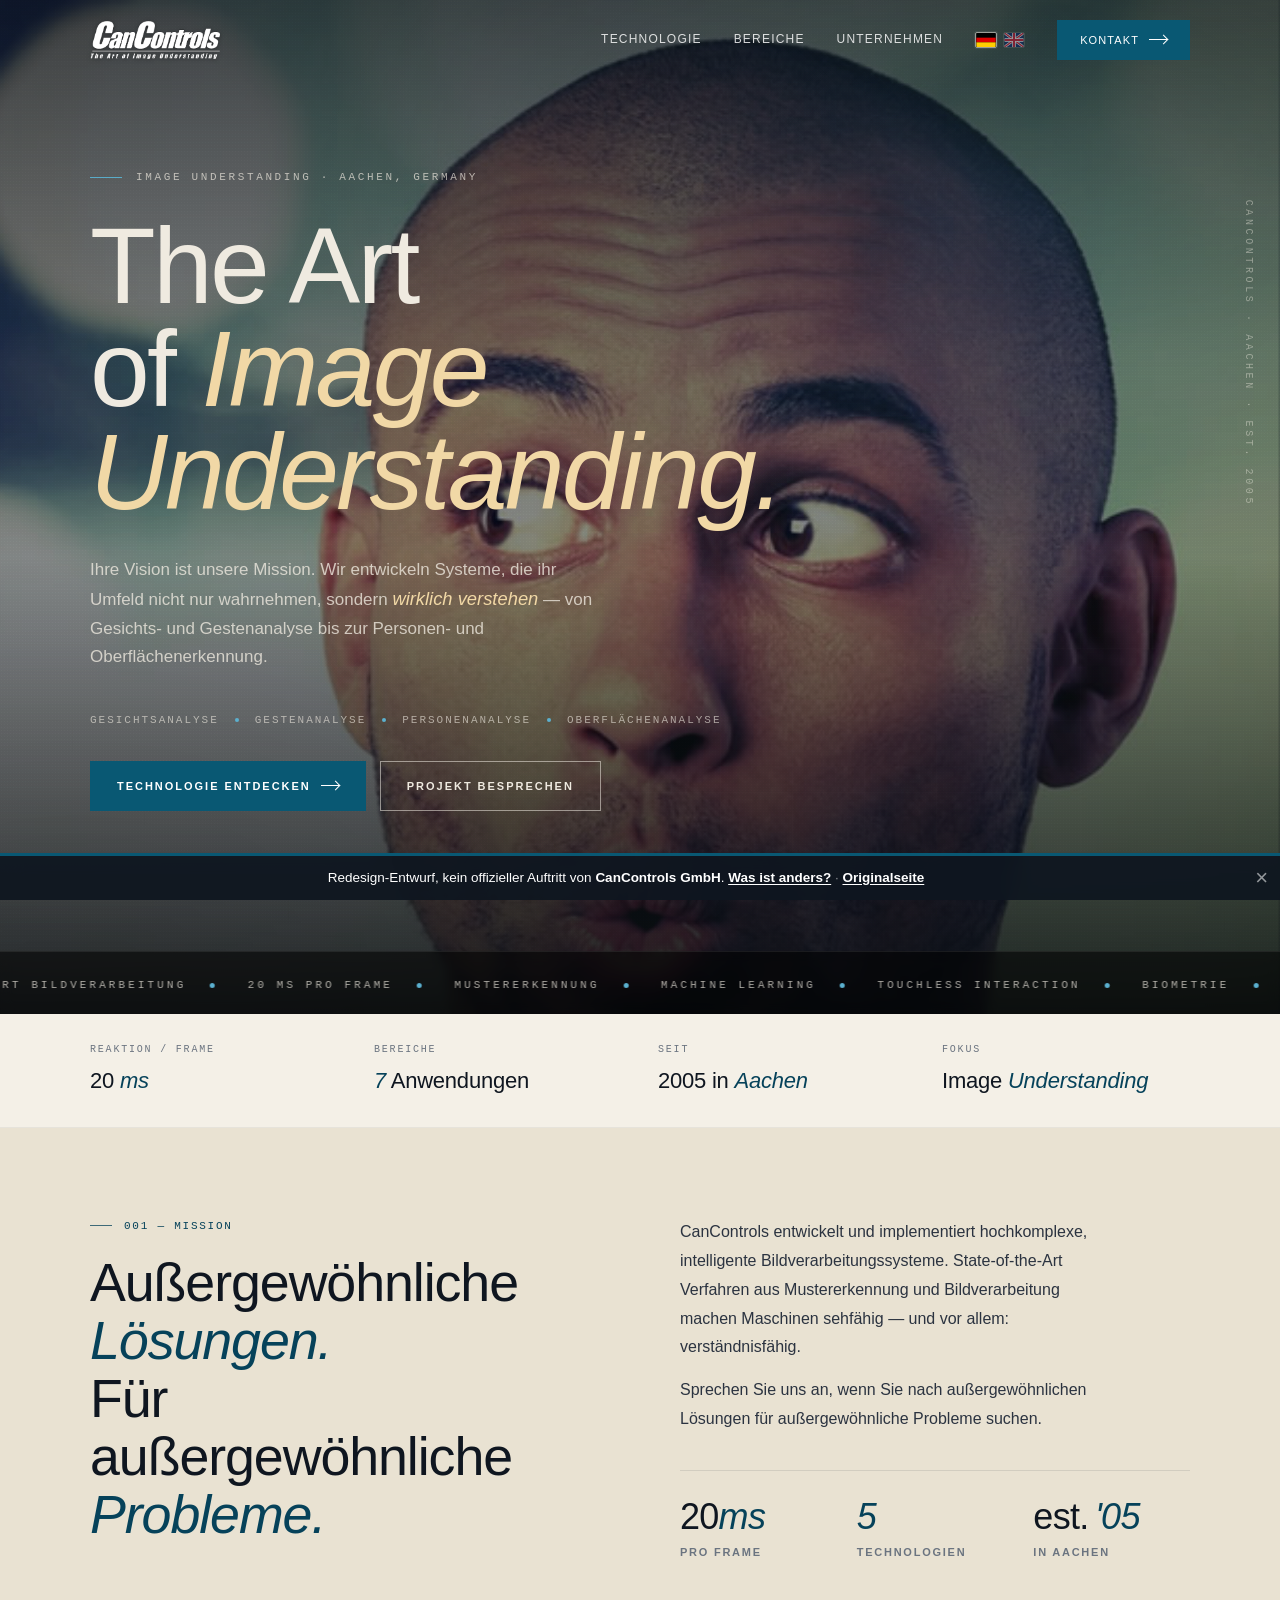
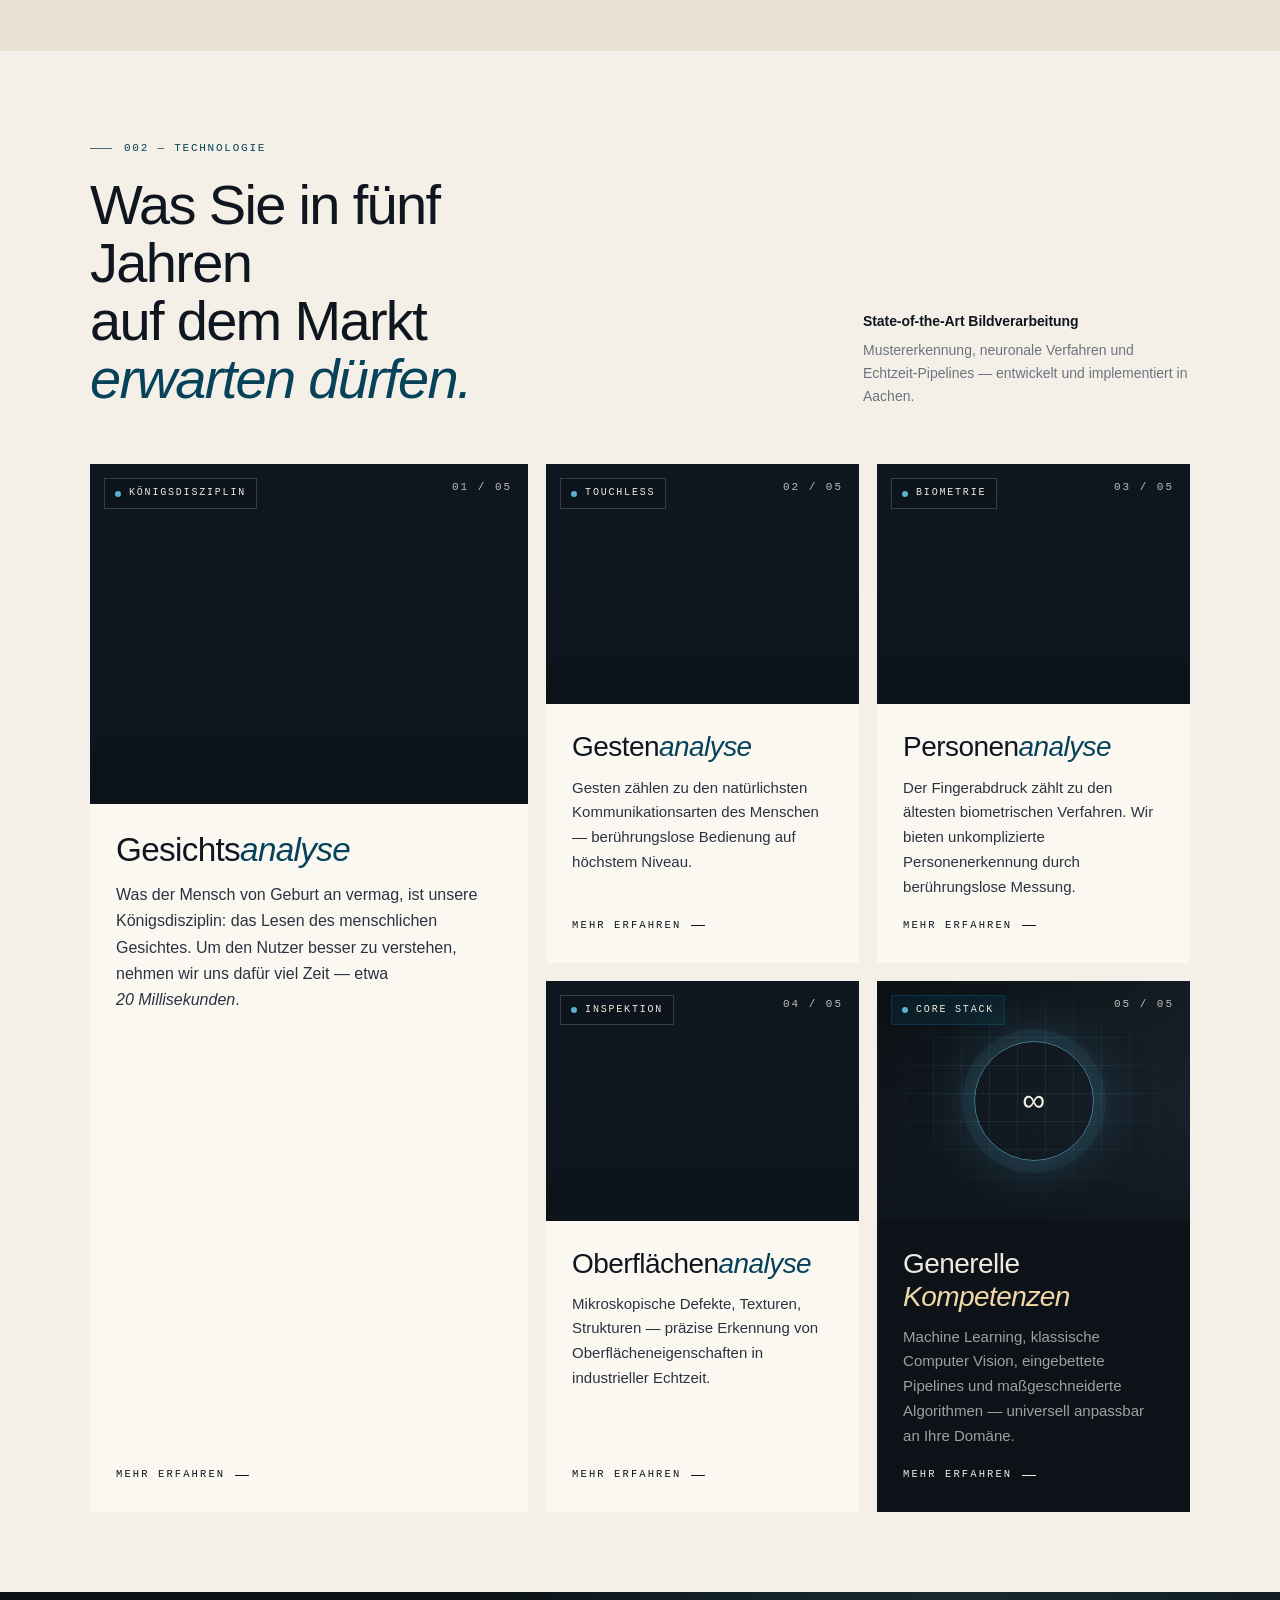
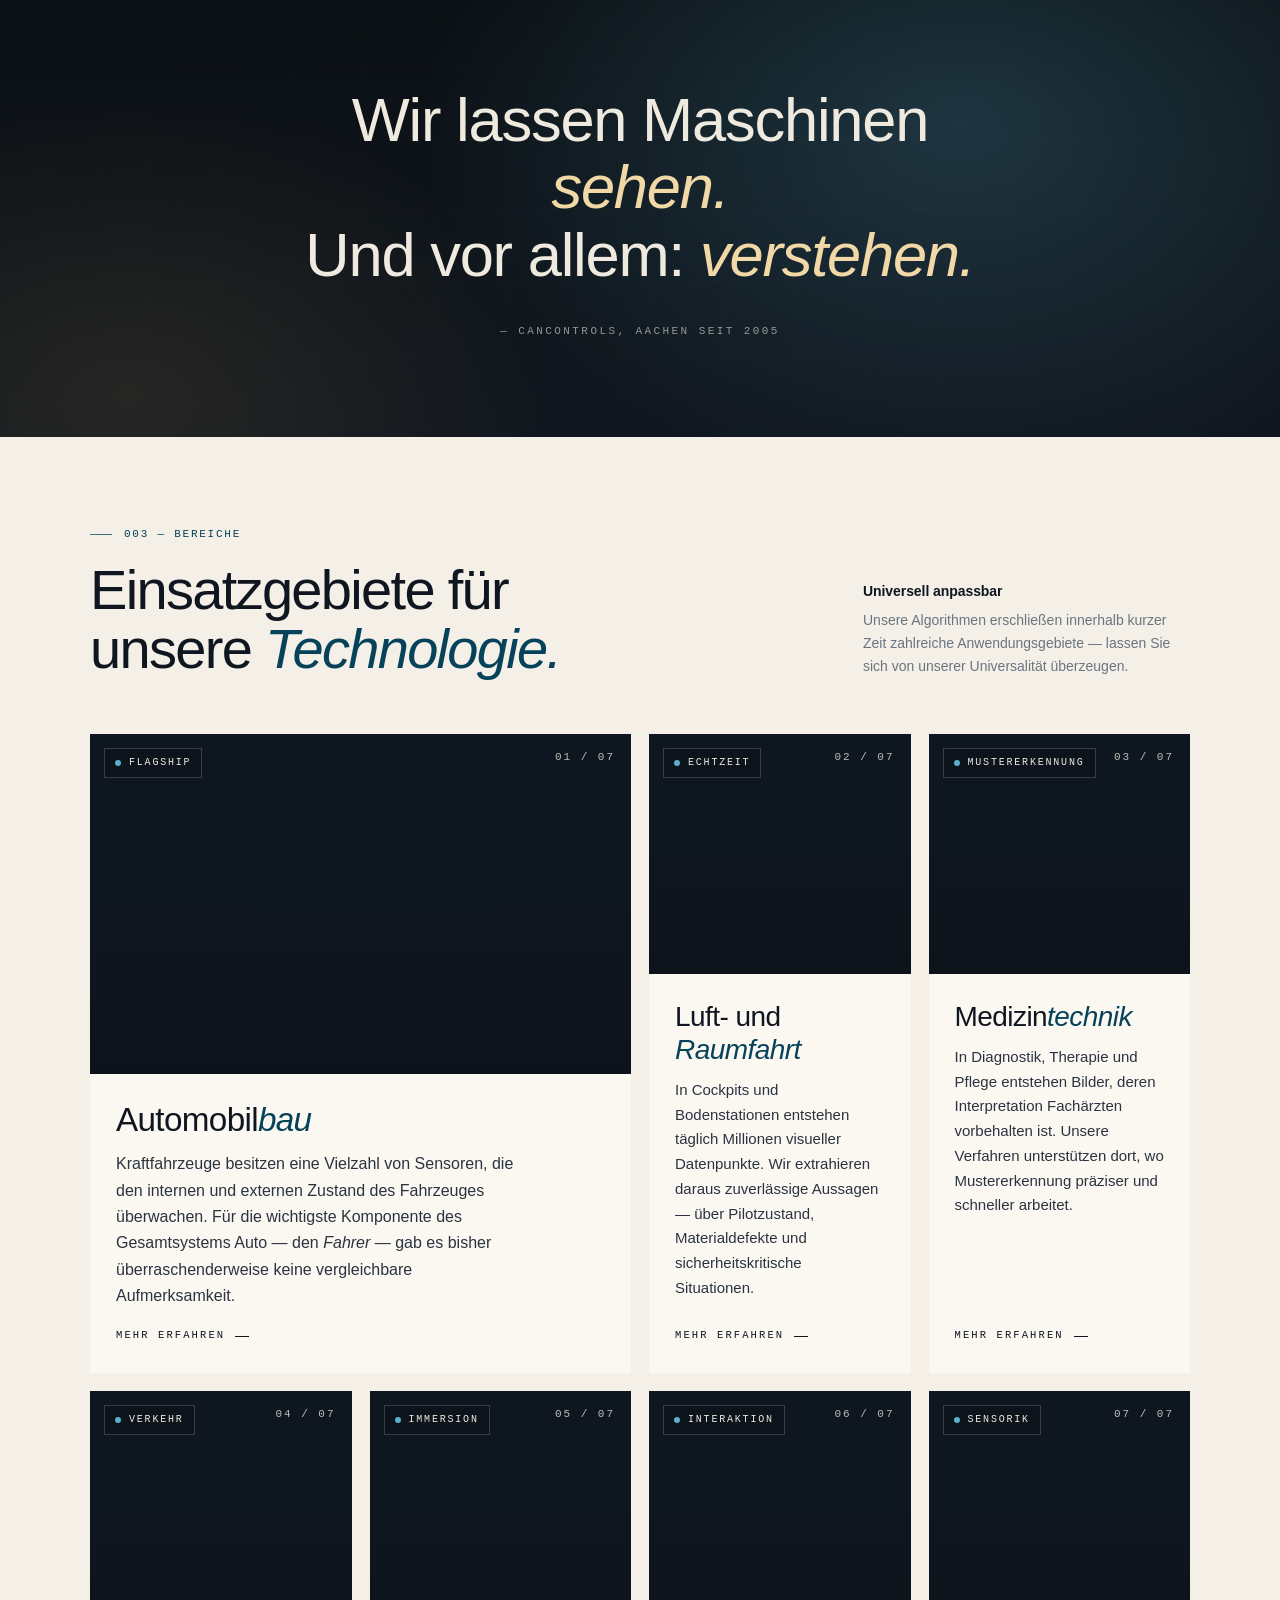
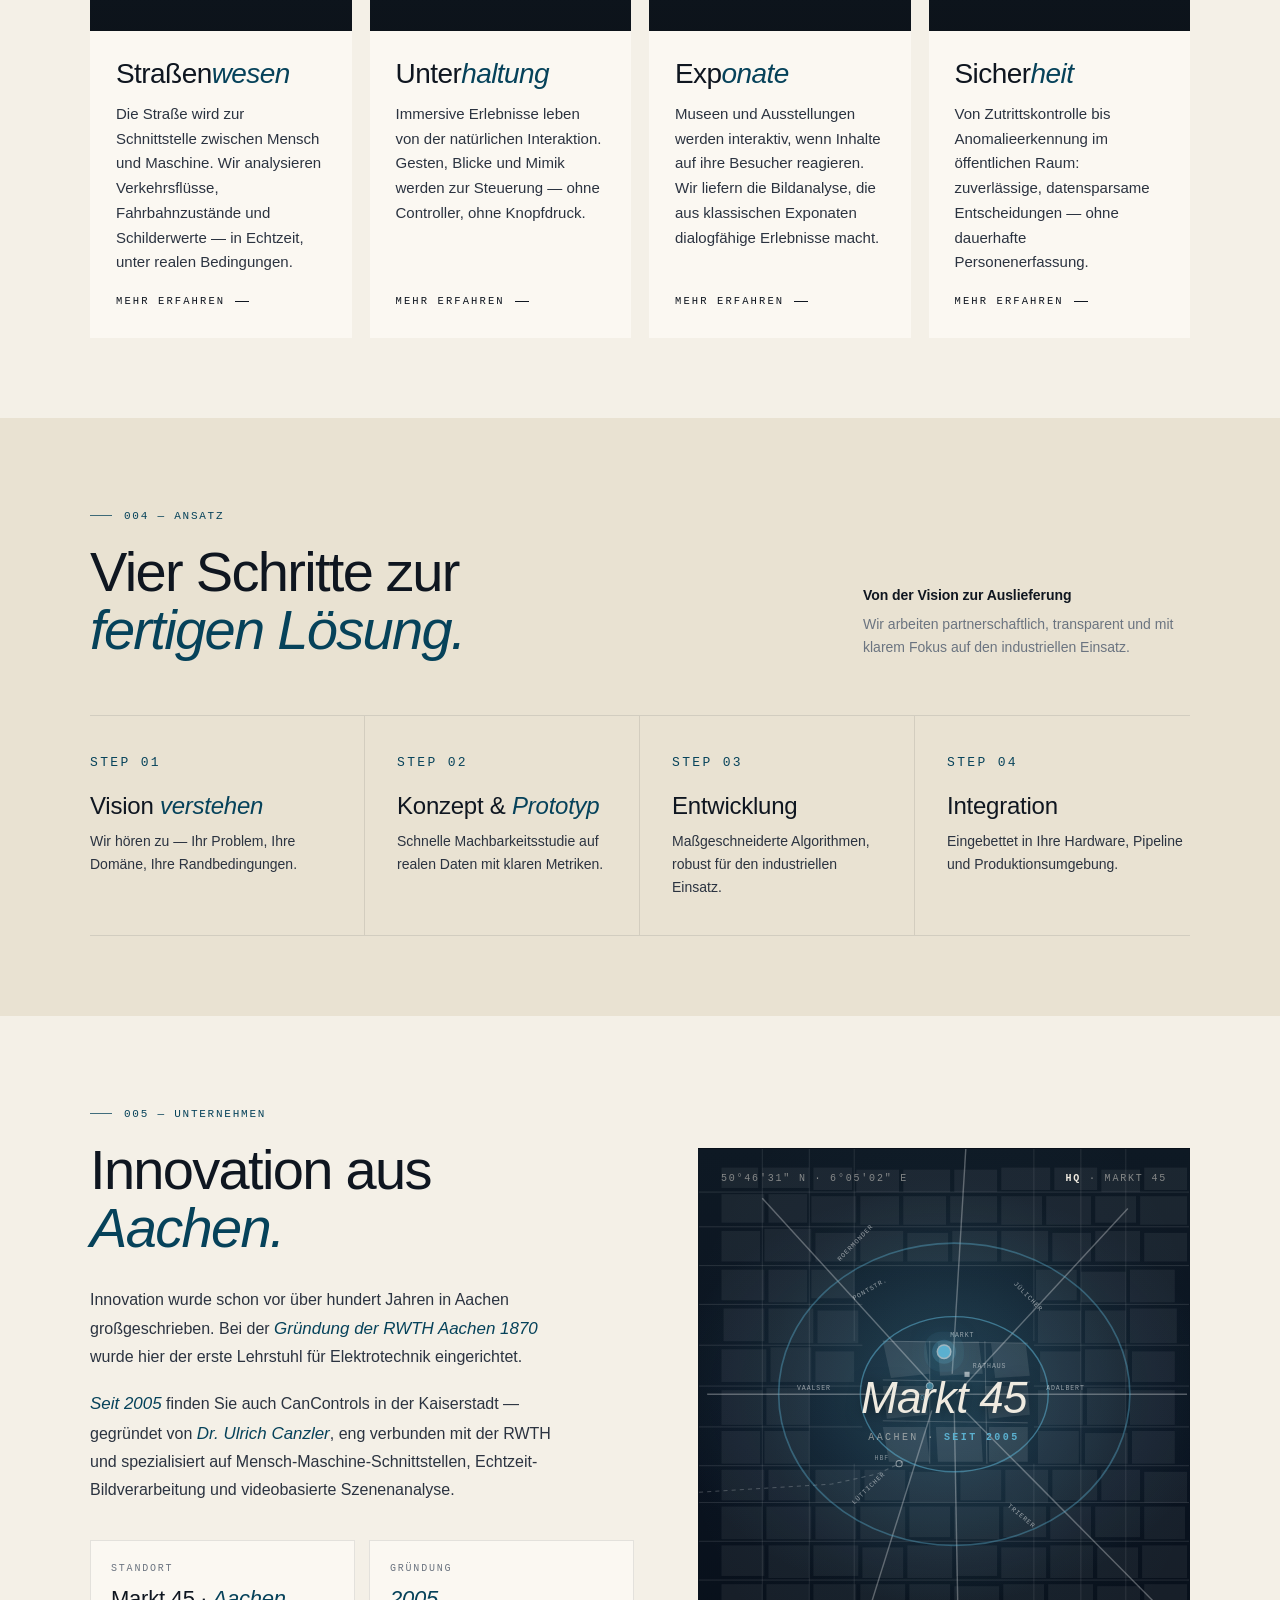
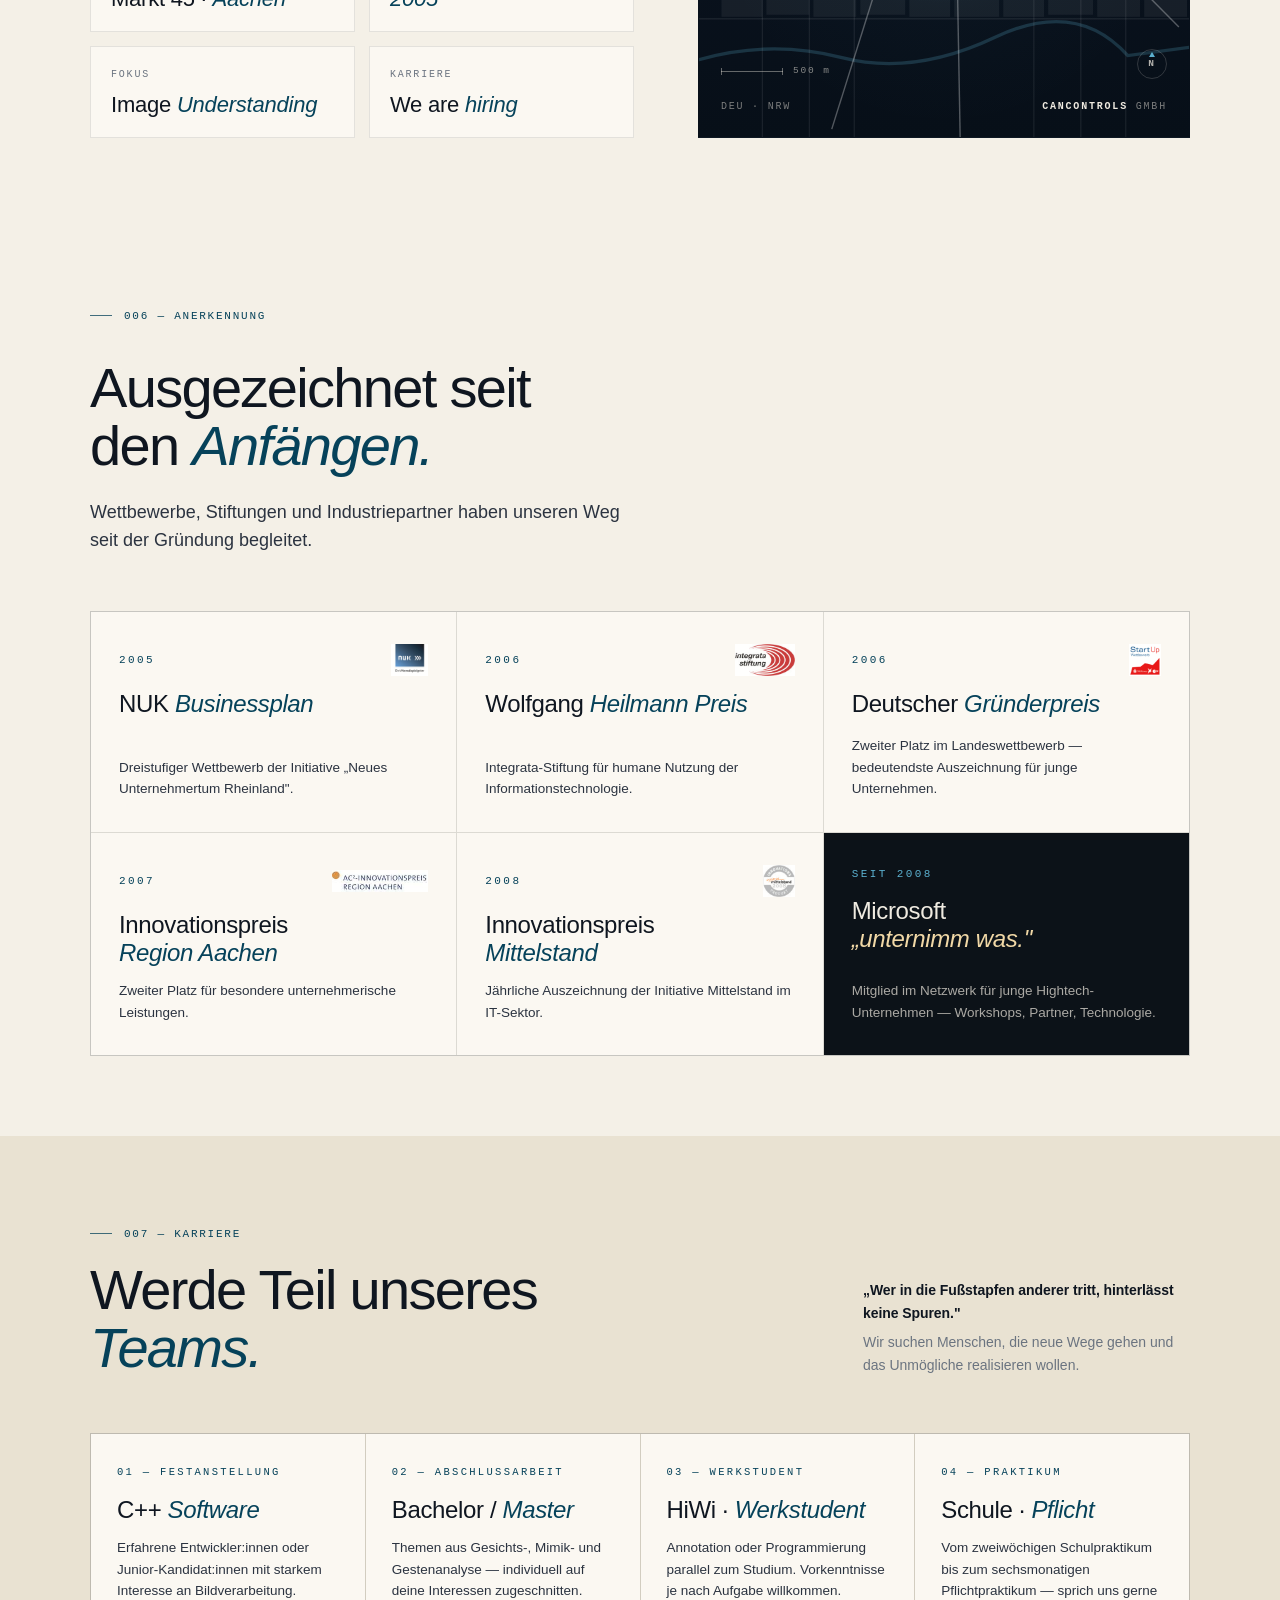
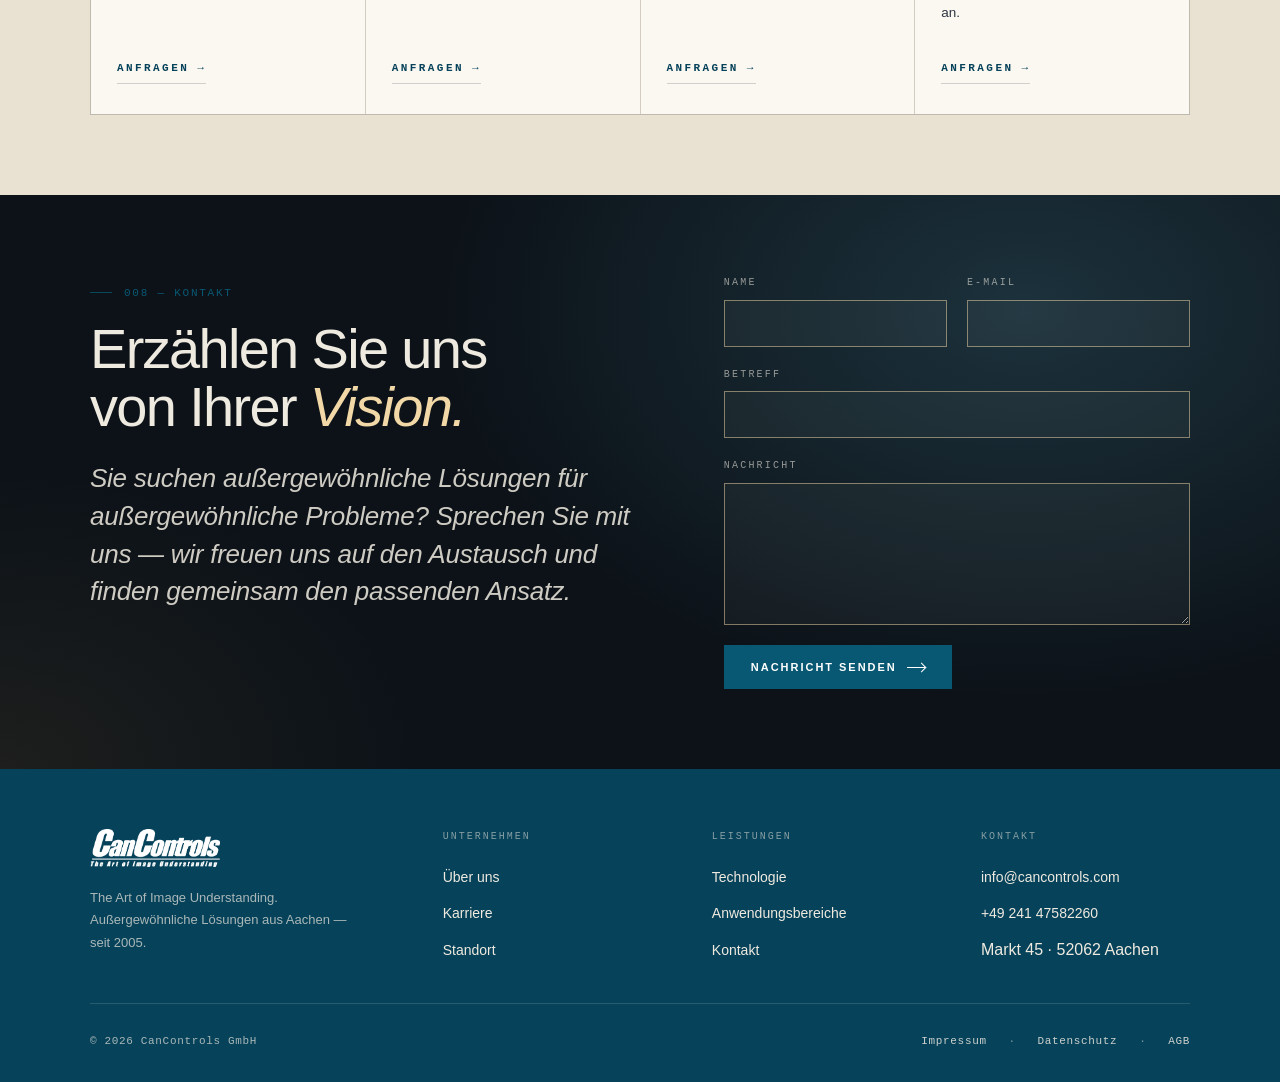
==== commit 2b6f1d84: "Vergleichstabelle mobil als Karten + html overflow-x:clip - behebt horizontalen Ueberlauf und den we" ====
--- a/index.html
+++ b/index.html
@@ -7,7 +7,7 @@
 <link rel="icon" type="image/jpeg" href="media/CC-Logo-klein.jpg" />
 
 
-<link rel="stylesheet" href="css/site.css">
+<link rel="stylesheet" href="css/site.css?v=9">
 </head>
 <body data-screen-label="CanControls Home">
 
--- a/css/site.css
+++ b/css/site.css
@@ -1062,3 +1062,6 @@
   .hero__content .container > *{opacity:1}
 }
 
+
+/* Ueberlauf-Schutz (18.07.) */
+html{overflow-x:clip}
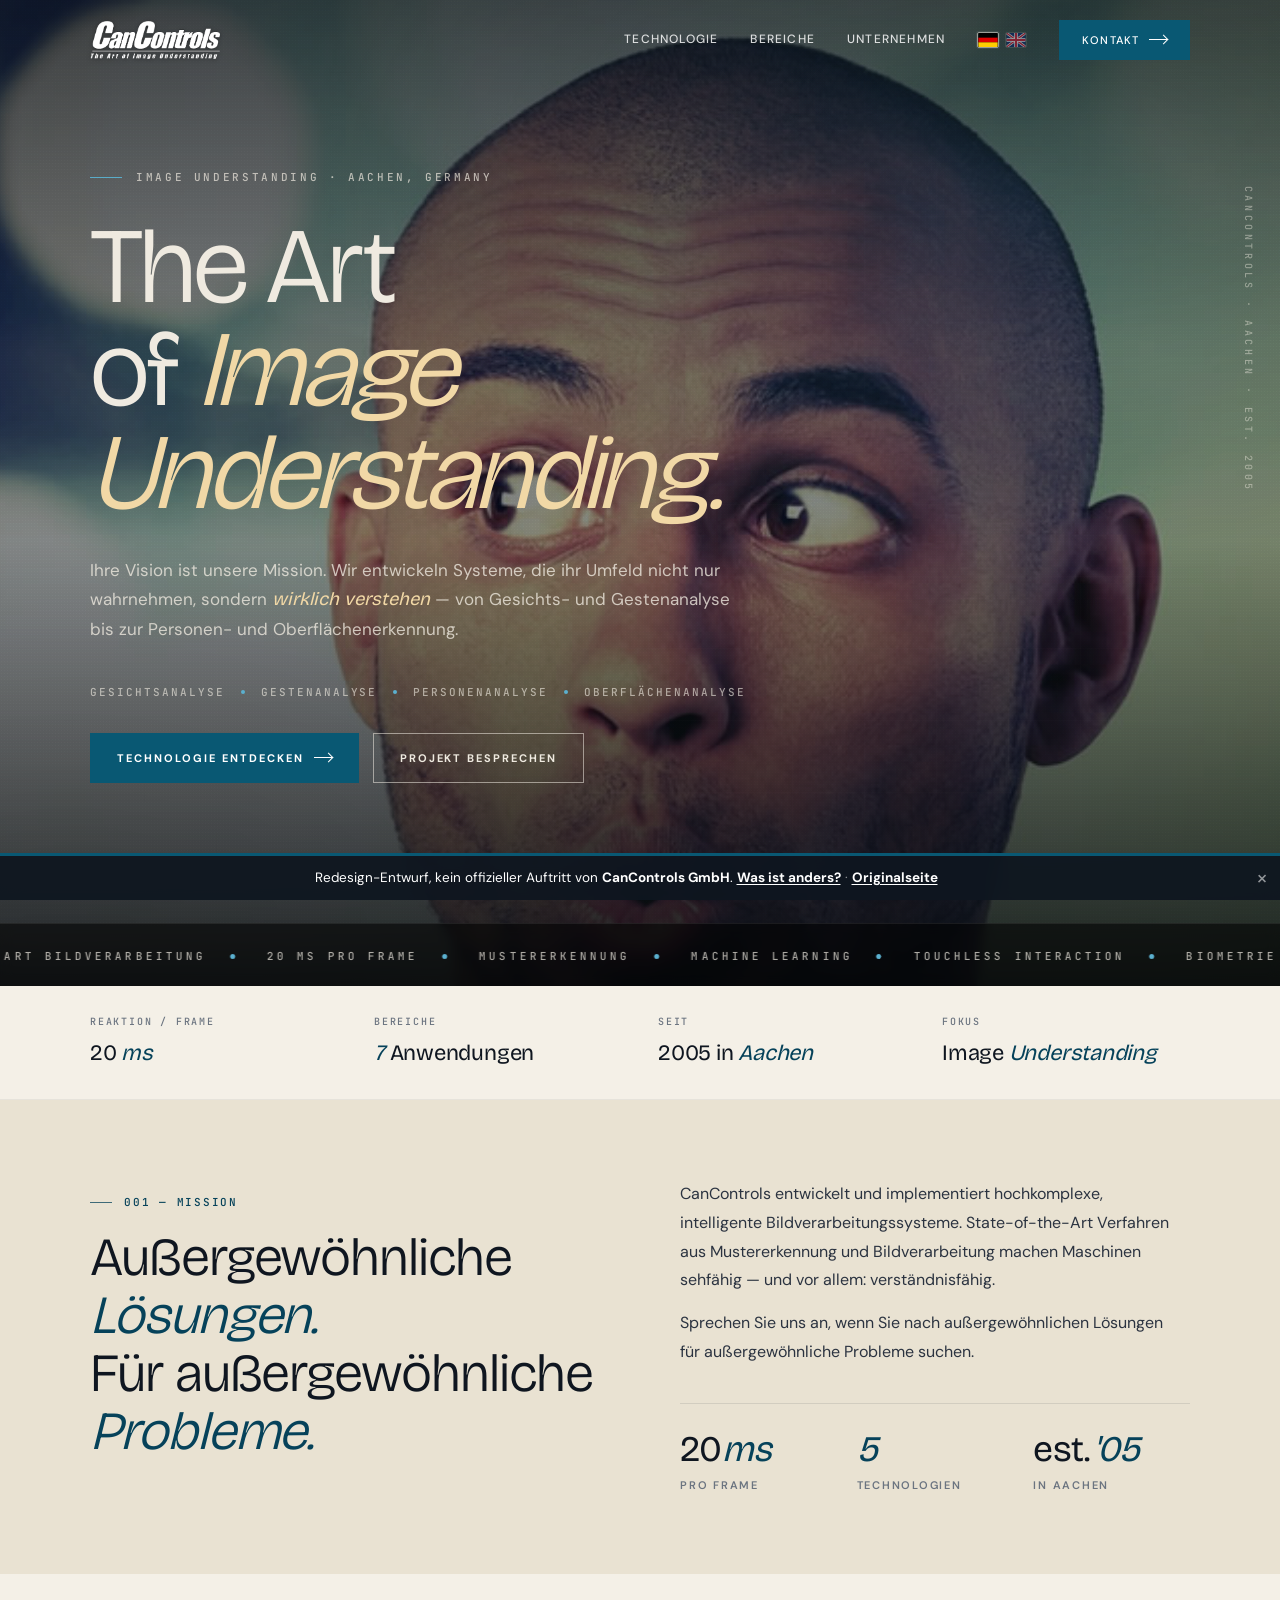
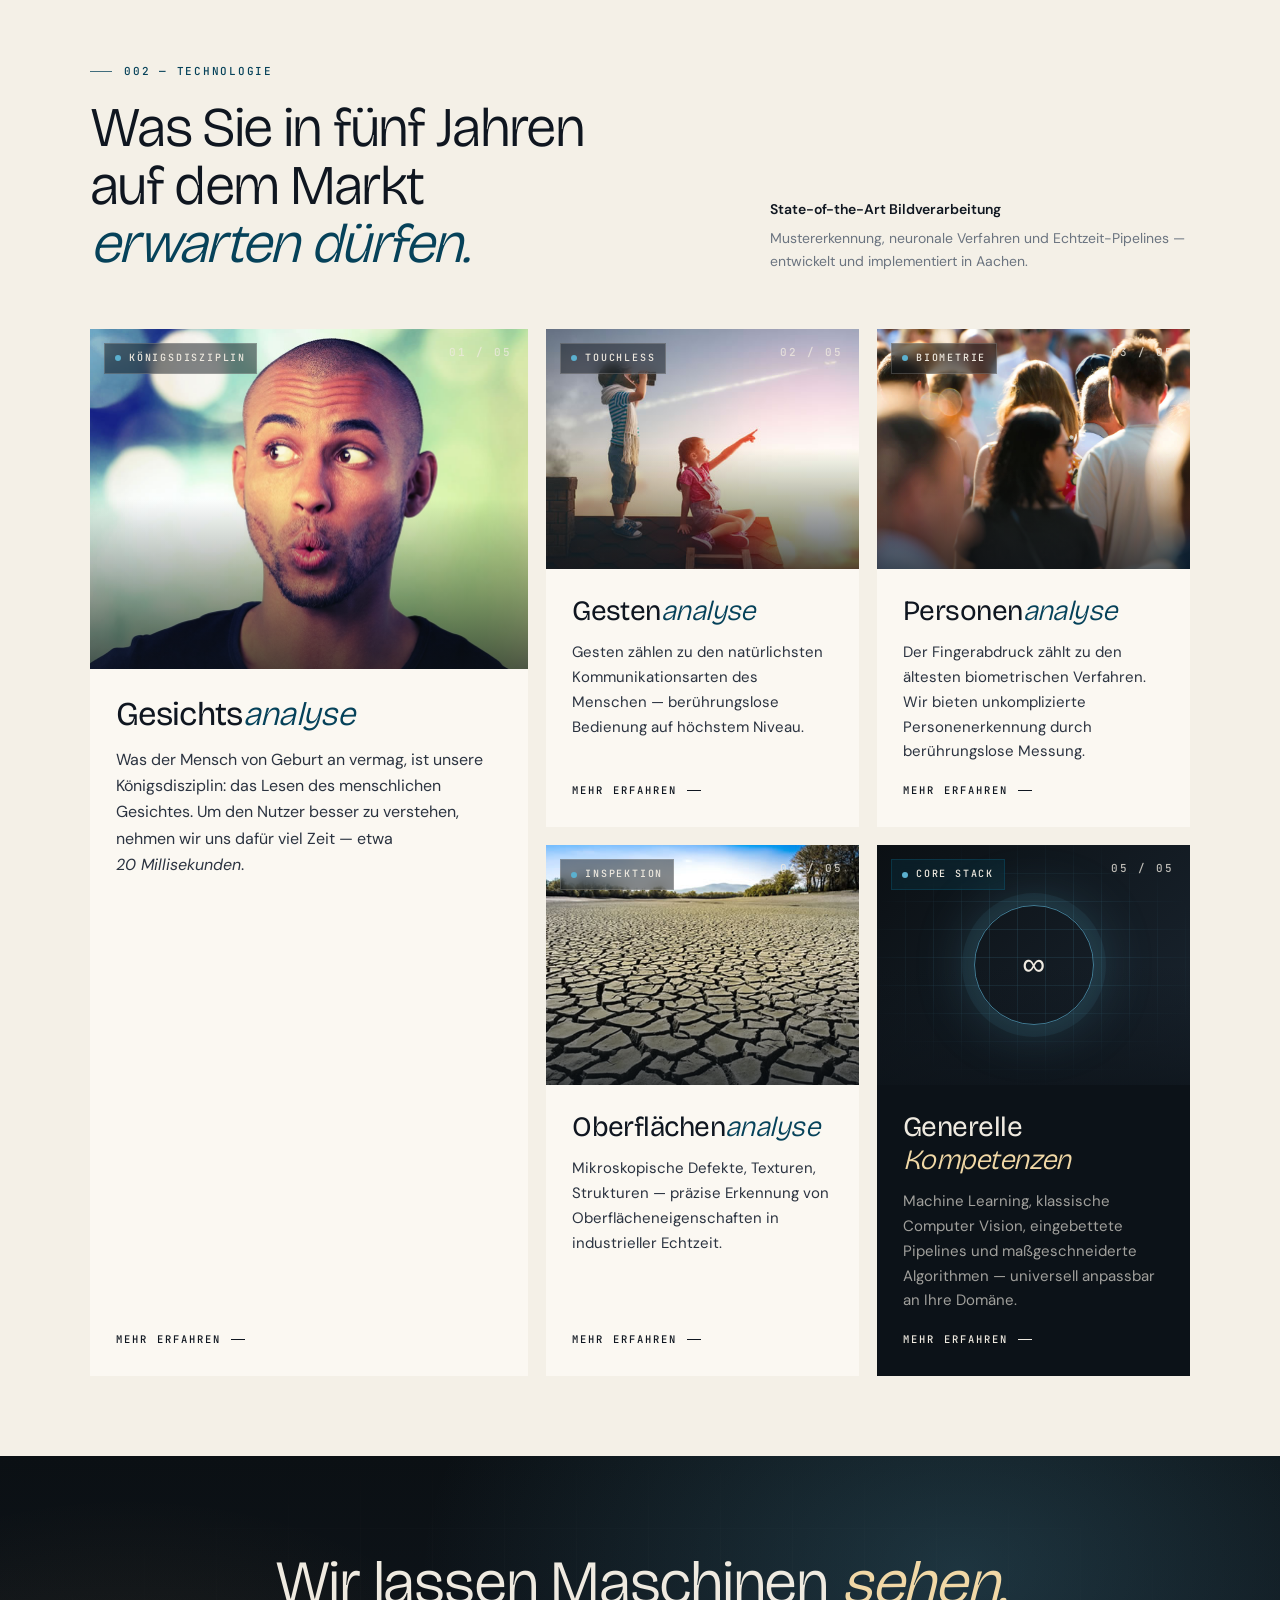
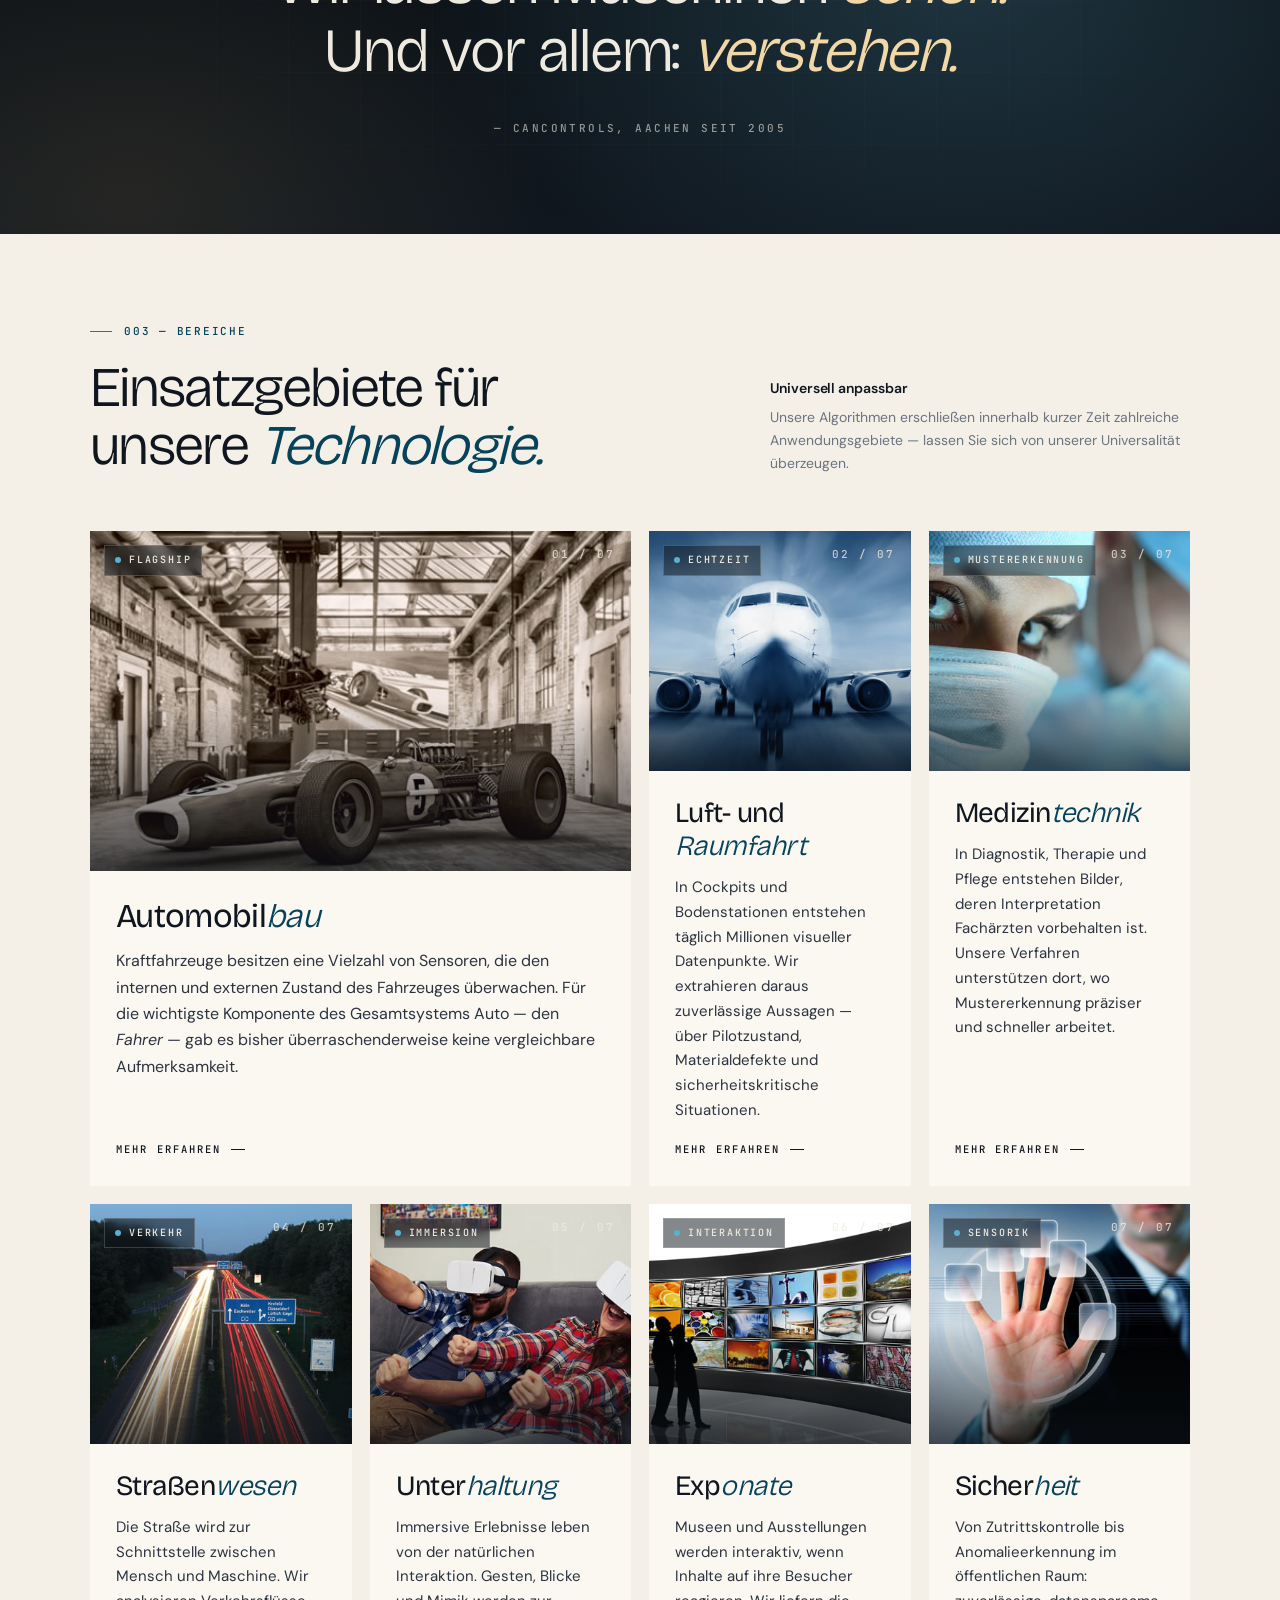
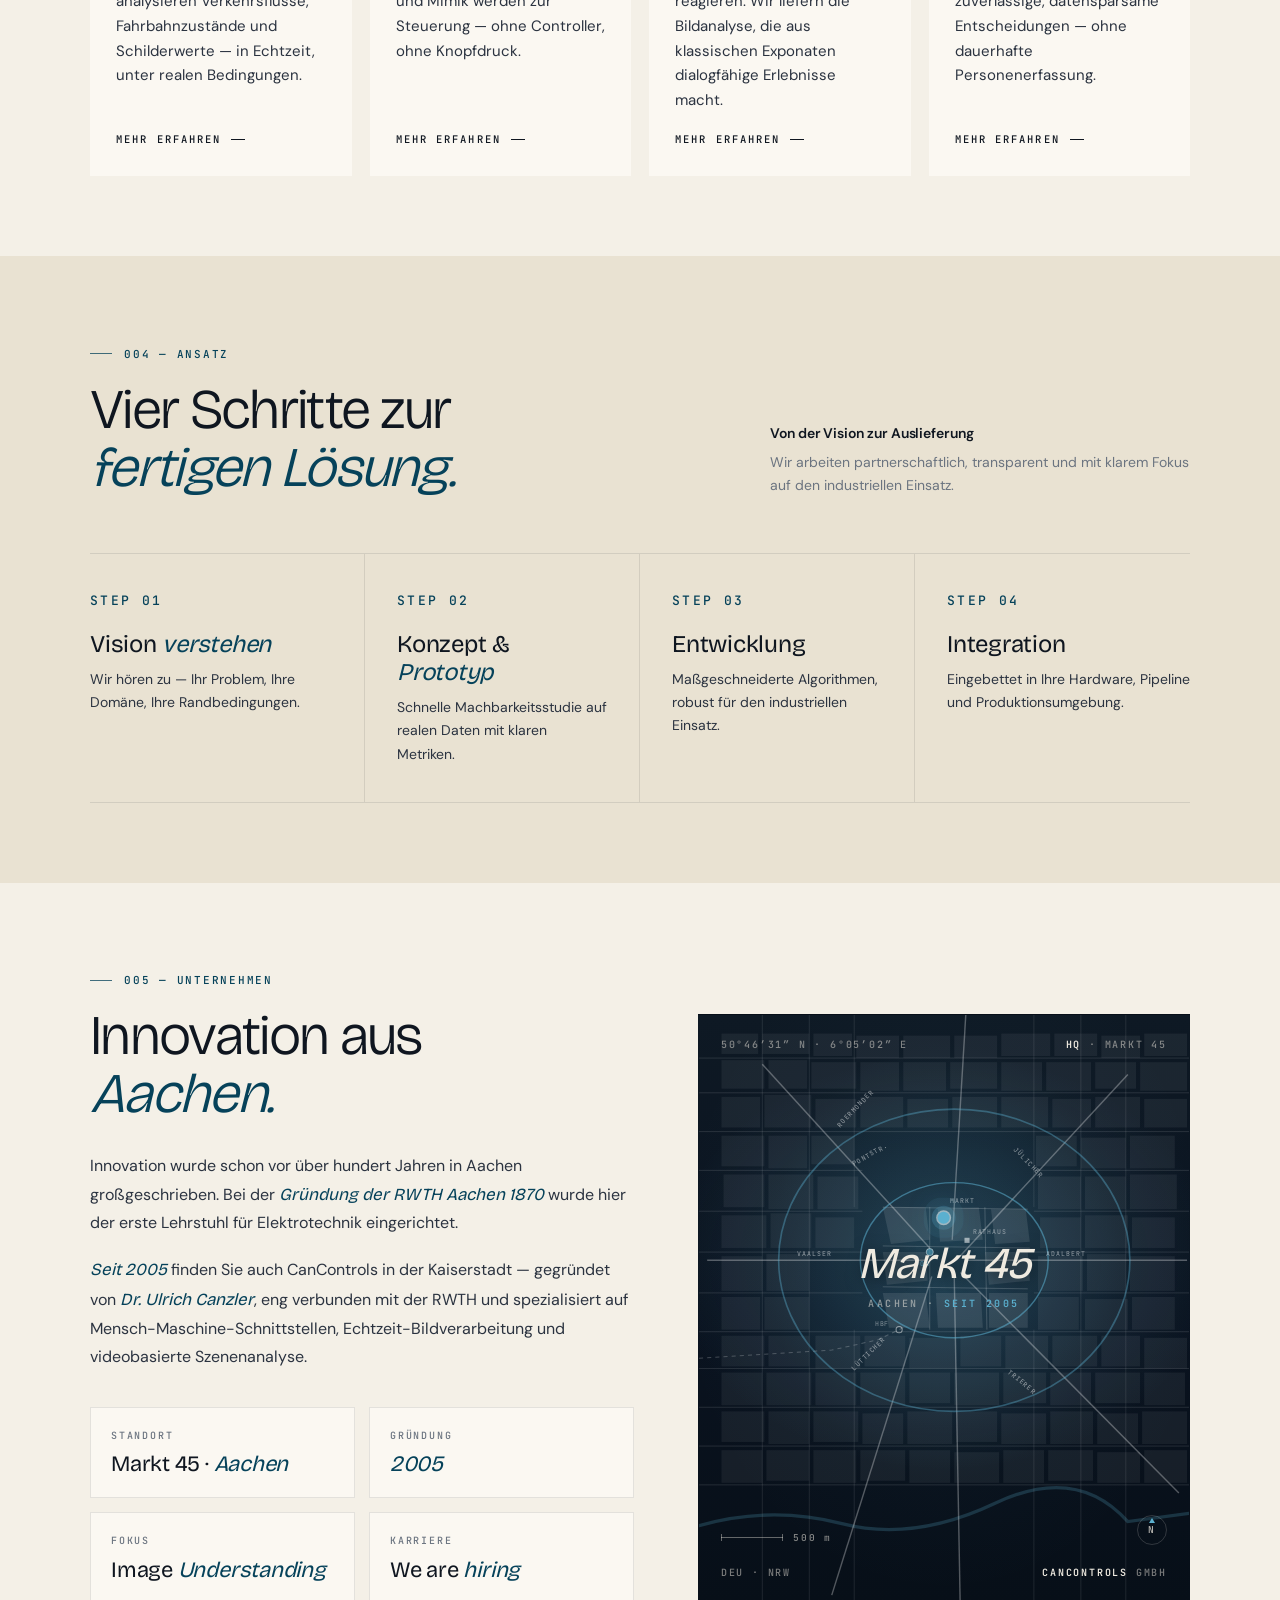
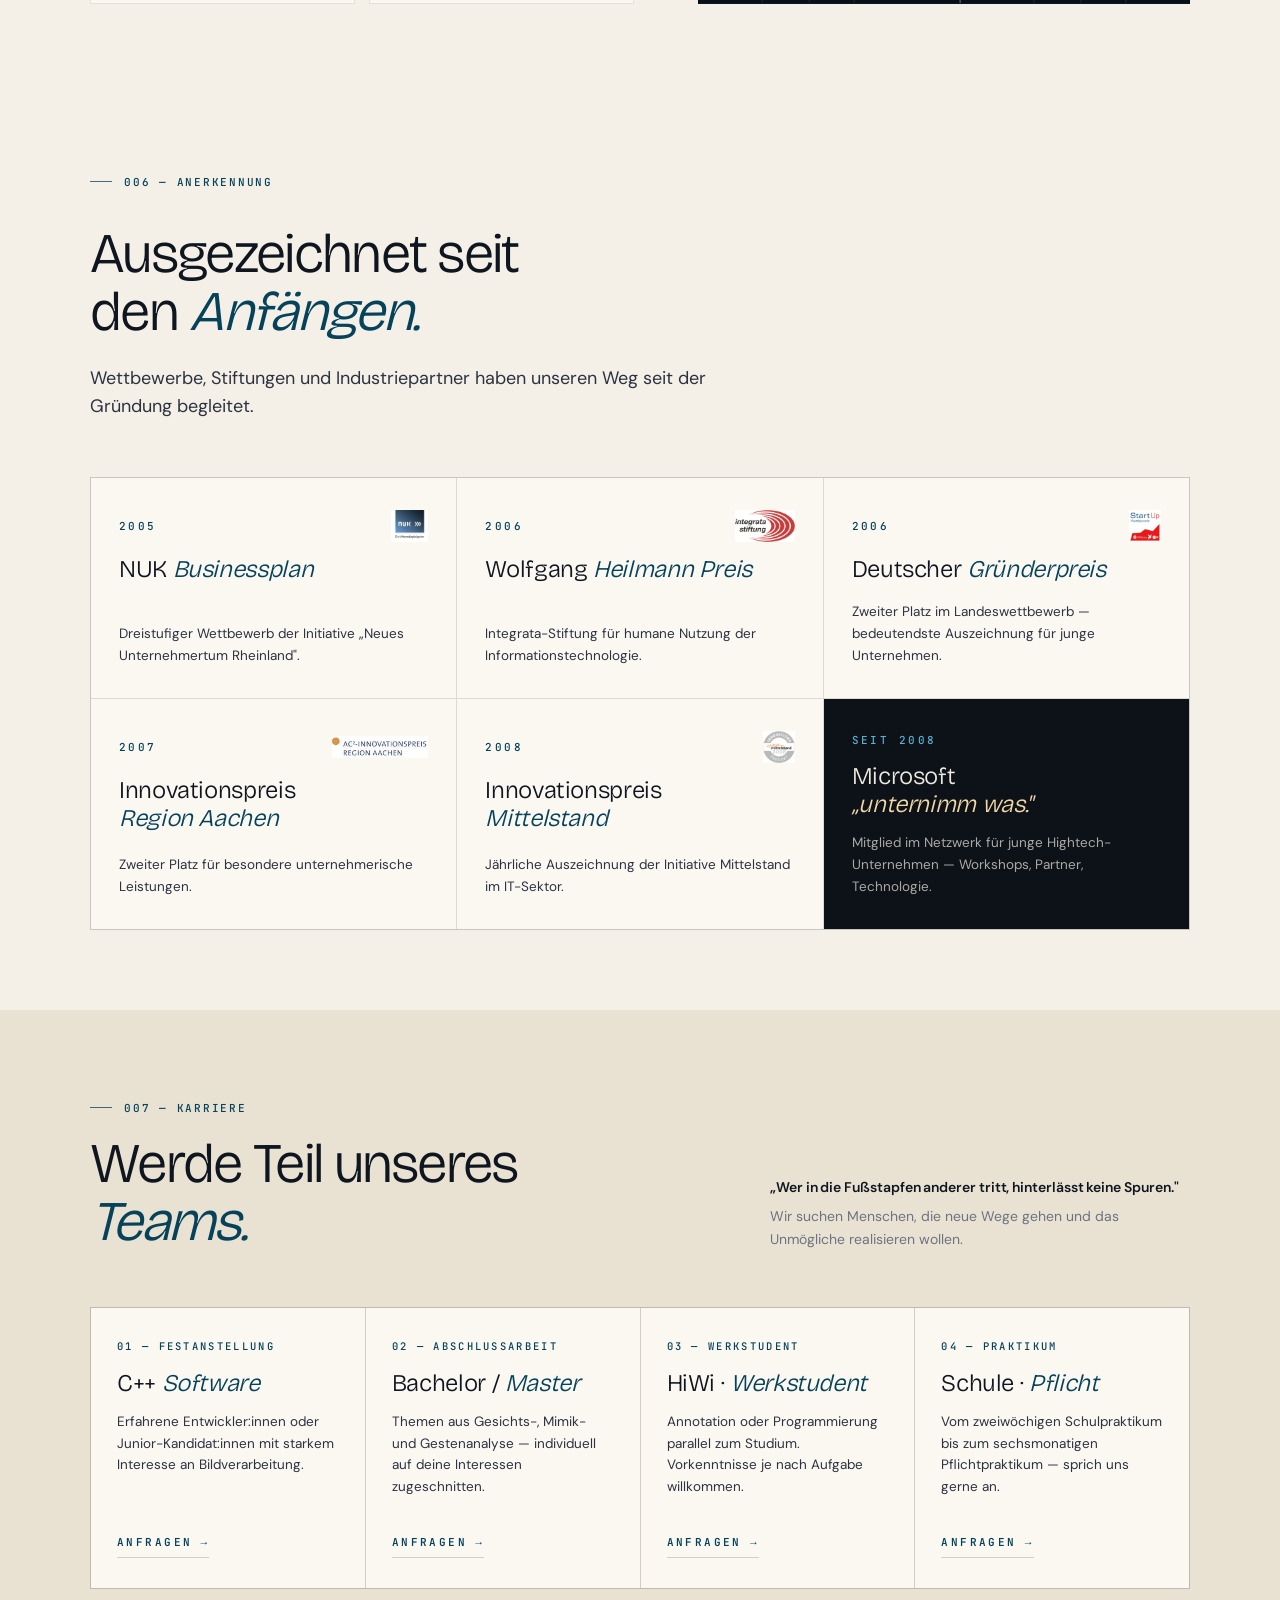
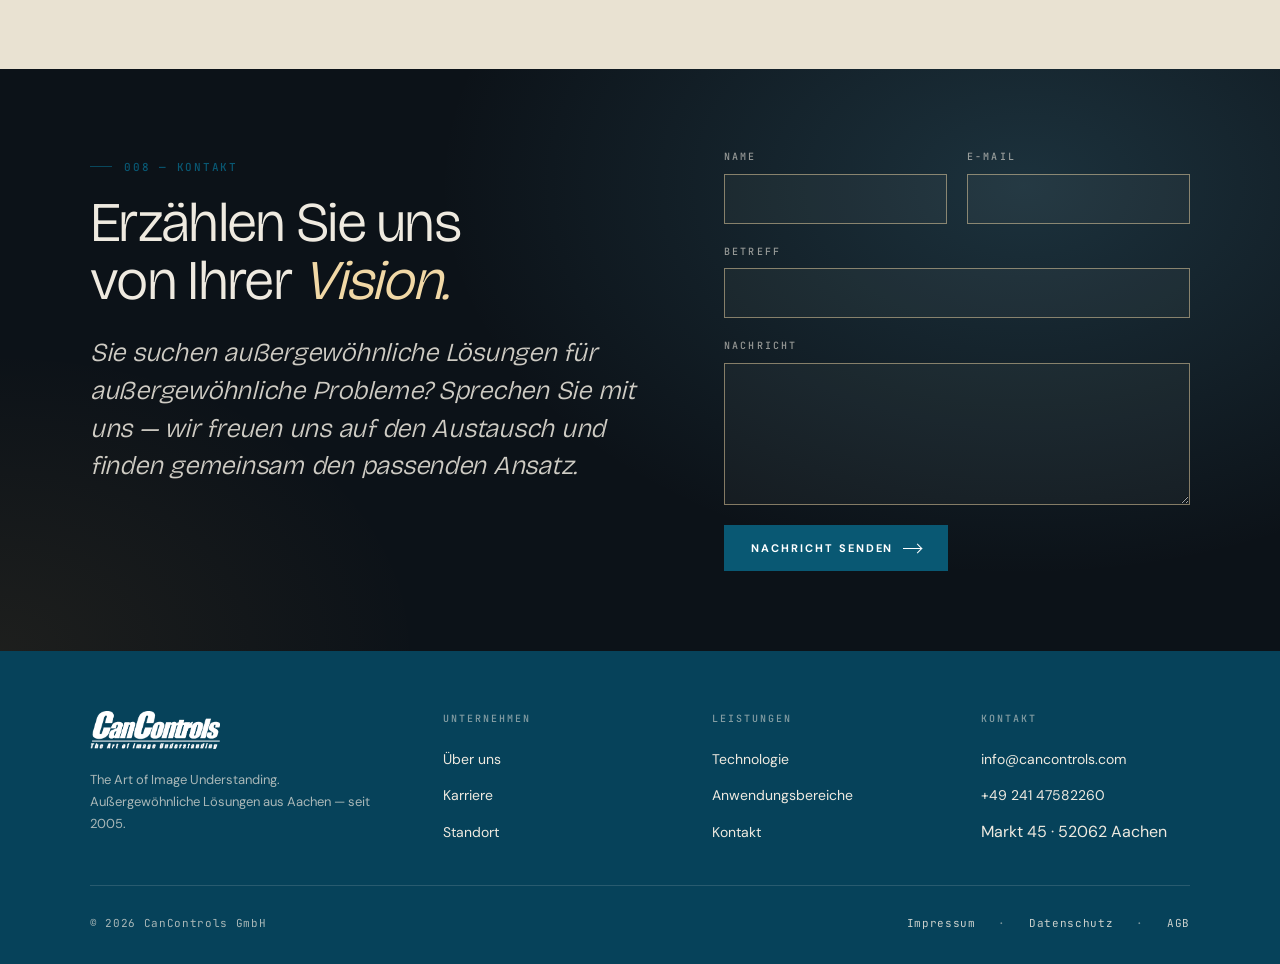
==== commit 97400496: "Pfade im Stylesheet korrigiert: Kachelbilder und Schriften laden wieder Bilder und Schriften in css/" ====
--- a/index.html
+++ b/index.html
@@ -7,7 +7,7 @@
 <link rel="icon" type="image/jpeg" href="media/CC-Logo-klein.jpg" />
 
 
-<link rel="stylesheet" href="css/site.css?v=9">
+<link rel="stylesheet" href="css/site.css?v=10">
 </head>
 <body data-screen-label="CanControls Home">
 
--- a/css/site.css
+++ b/css/site.css
@@ -1,28 +1,28 @@
 
 @font-face {
   font-family: 'Bricolage Grotesque';
-  src: url('fonts/bricolage-grotesque-latin-opsz-normal.woff2') format('woff2-variations');
+  src: url('../fonts/bricolage-grotesque-latin-opsz-normal.woff2') format('woff2-variations');
   font-weight: 200 800;
   font-style: normal;
   font-display: swap;
 }
 @font-face {
   font-family: 'DM Sans';
-  src: url('fonts/dm-sans-latin-wght-normal.woff2') format('woff2-variations');
+  src: url('../fonts/dm-sans-latin-wght-normal.woff2') format('woff2-variations');
   font-weight: 100 1000;
   font-style: normal;
   font-display: swap;
 }
 @font-face {
   font-family: 'DM Sans';
-  src: url('fonts/dm-sans-latin-wght-italic.woff2') format('woff2-variations');
+  src: url('../fonts/dm-sans-latin-wght-italic.woff2') format('woff2-variations');
   font-weight: 100 1000;
   font-style: italic;
   font-display: swap;
 }
 @font-face {
   font-family: 'JetBrains Mono';
-  src: url('fonts/jetbrains-mono-latin-wght-normal.woff2') format('woff2-variations');
+  src: url('../fonts/jetbrains-mono-latin-wght-normal.woff2') format('woff2-variations');
   font-weight: 100 800;
   font-style: normal;
   font-display: swap;
@@ -597,17 +597,17 @@
 .kurs-card--skills p{color:var(--on-dark-mute)}
 .kurs-card--skills .kurs-card__more{color:var(--on-dark)}
 
-.m-face::before{background-image:url("media/Gesichtsanalyse.jpg")}
-.m-gesture::before{background-image:url("media/Gestenanalyse.jpg")}
-.m-person::before{background-image:url("media/Personenanalyse.jpg")}
-.m-surface::before{background-image:url("media/Oberflaechenanalyse.jpg")}
-.m-auto::before{background-image:url("media/Automobilbau.jpg")}
-.m-luft::before{background-image:url("media/Luft-und-Raumfahrt.jpg")}
-.m-medizin::before{background-image:url("media/Medizin.jpg")}
-.m-strasse::before{background-image:url("media/Strassenwesen.jpg")}
-.m-unter::before{background-image:url("media/Unterhaltung.jpg")}
-.m-expo::before{background-image:url("media/Exponate.jpg")}
-.m-sicher::before{background-image:url("media/Sicherheit.jpg")}
+.m-face::before{background-image:url("../media/Gesichtsanalyse.jpg")}
+.m-gesture::before{background-image:url("../media/Gestenanalyse.jpg")}
+.m-person::before{background-image:url("../media/Personenanalyse.jpg")}
+.m-surface::before{background-image:url("../media/Oberflaechenanalyse.jpg")}
+.m-auto::before{background-image:url("../media/Automobilbau.jpg")}
+.m-luft::before{background-image:url("../media/Luft-und-Raumfahrt.jpg")}
+.m-medizin::before{background-image:url("../media/Medizin.jpg")}
+.m-strasse::before{background-image:url("../media/Strassenwesen.jpg")}
+.m-unter::before{background-image:url("../media/Unterhaltung.jpg")}
+.m-expo::before{background-image:url("../media/Exponate.jpg")}
+.m-sicher::before{background-image:url("../media/Sicherheit.jpg")}
 
 .bereich-grid{display:grid;grid-template-columns:repeat(4,1fr);gap:18px}
 .bereich-grid .kurs-card--feature{grid-column:span 2;grid-row:auto}
